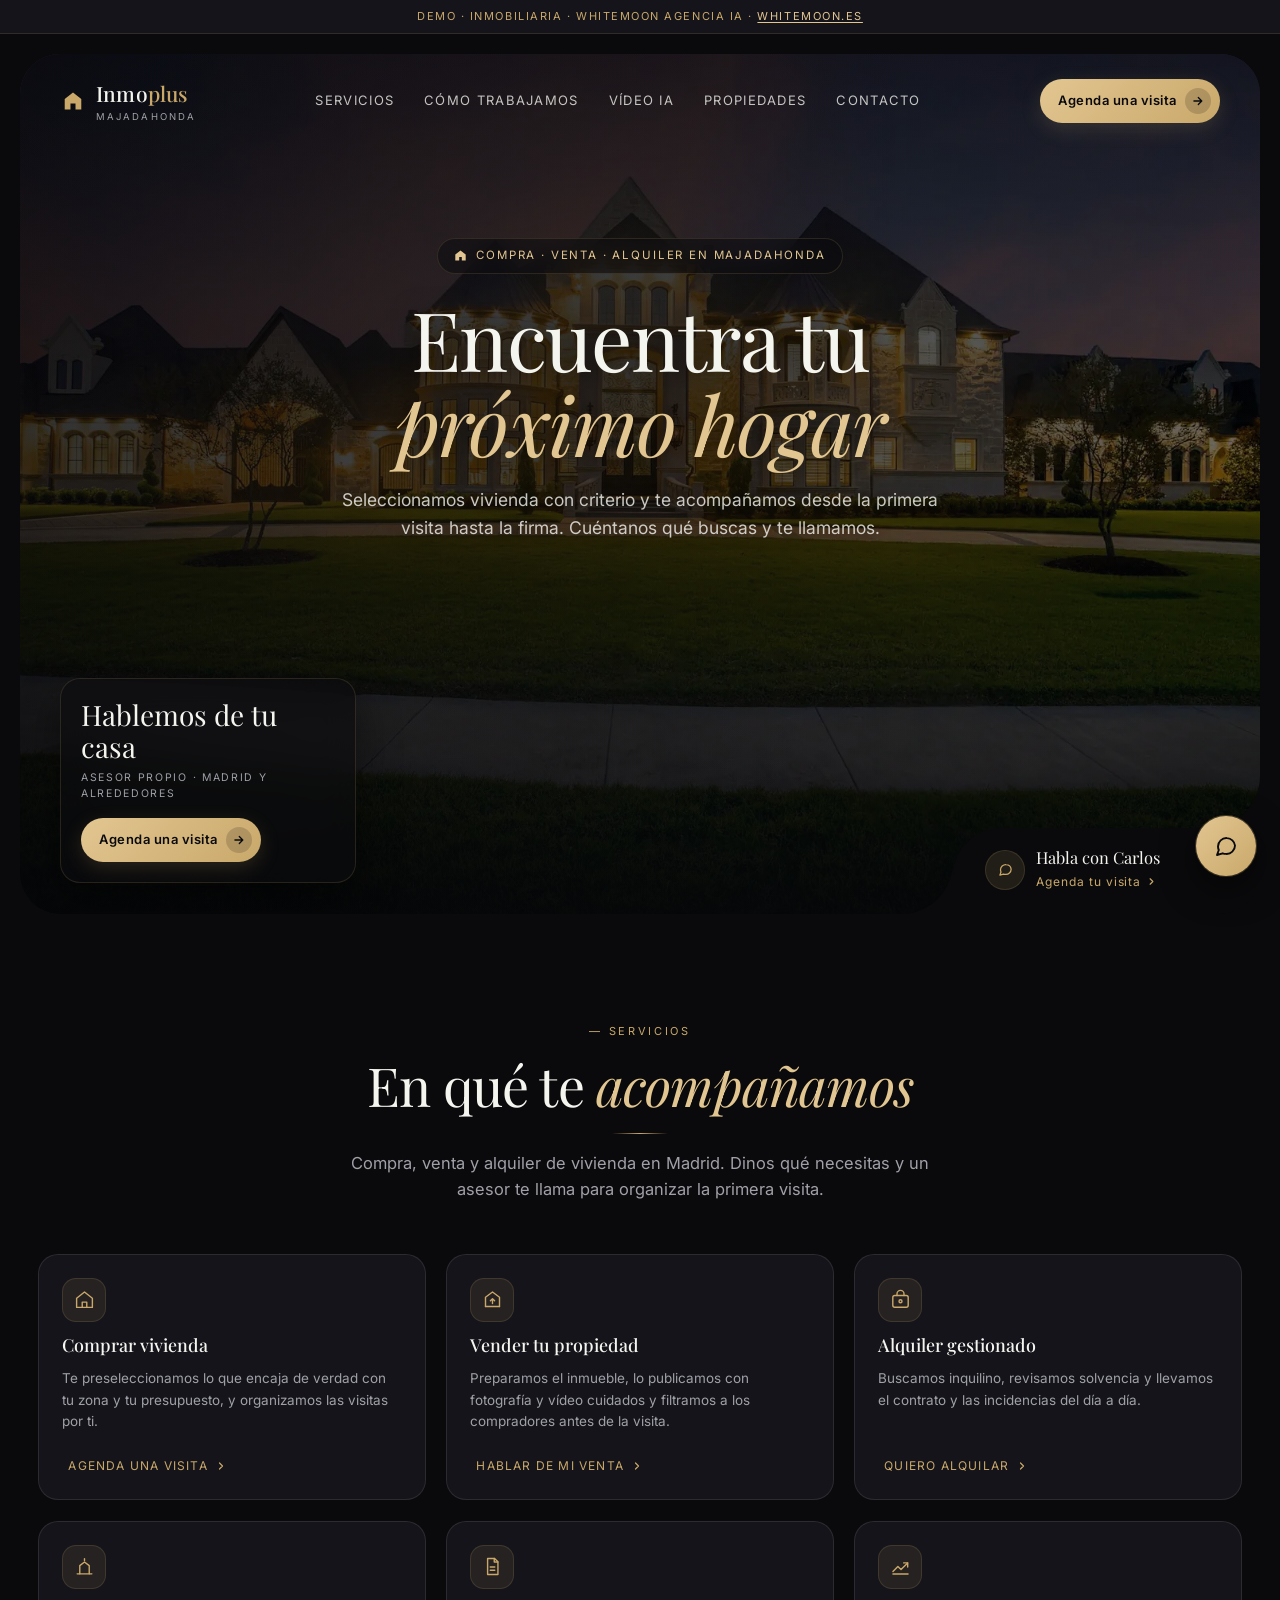
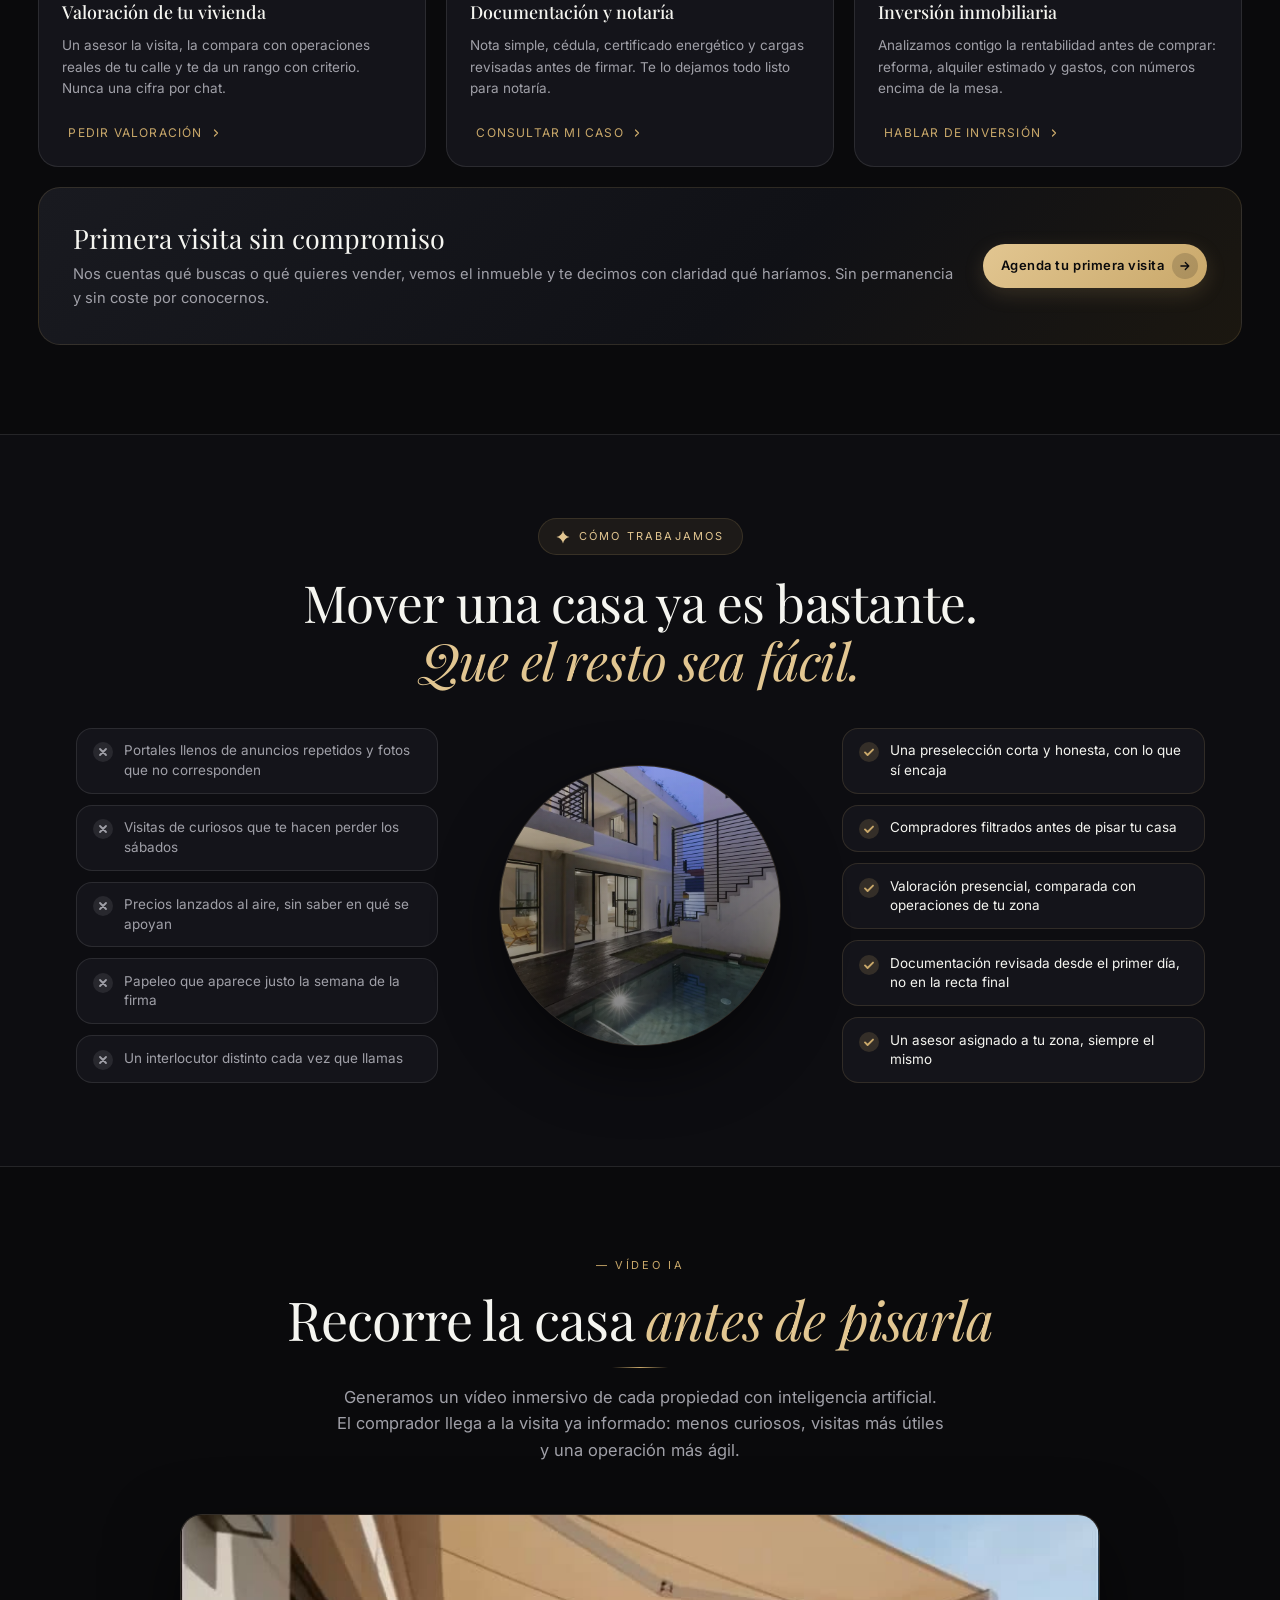
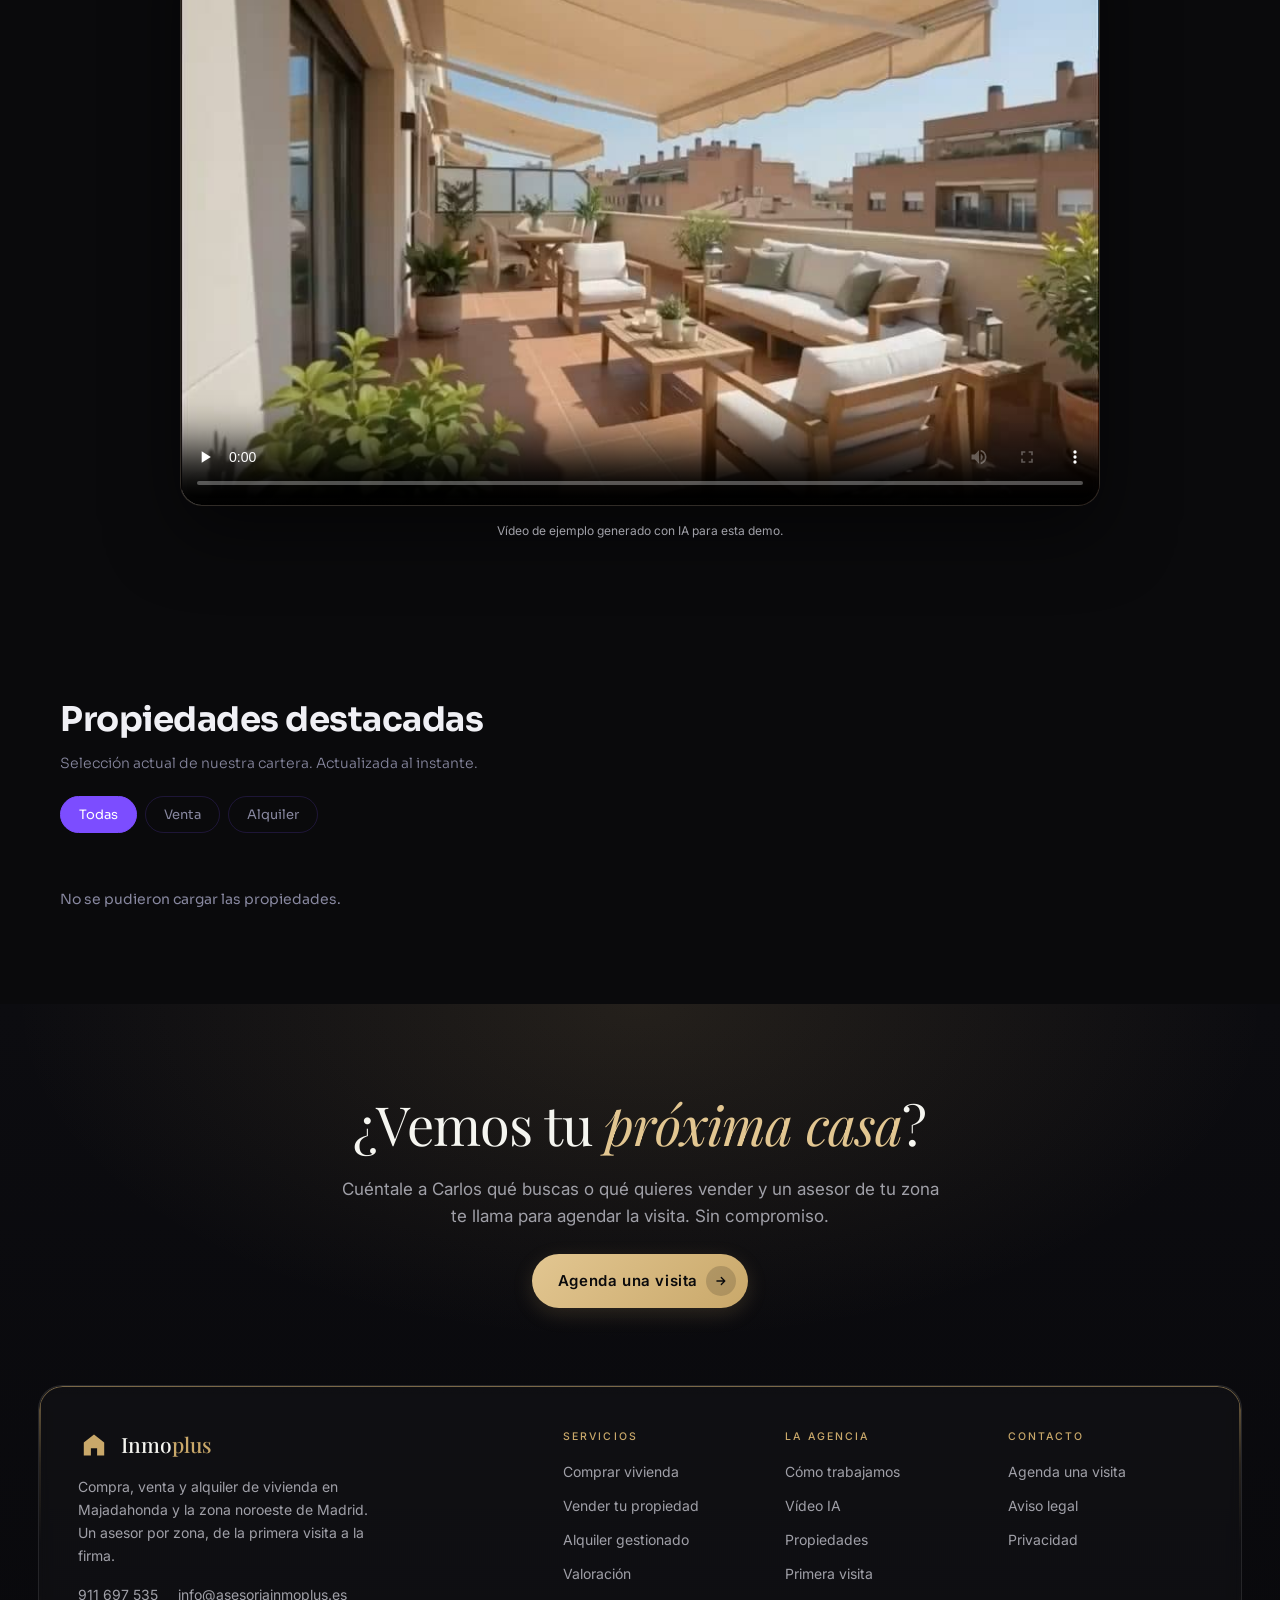
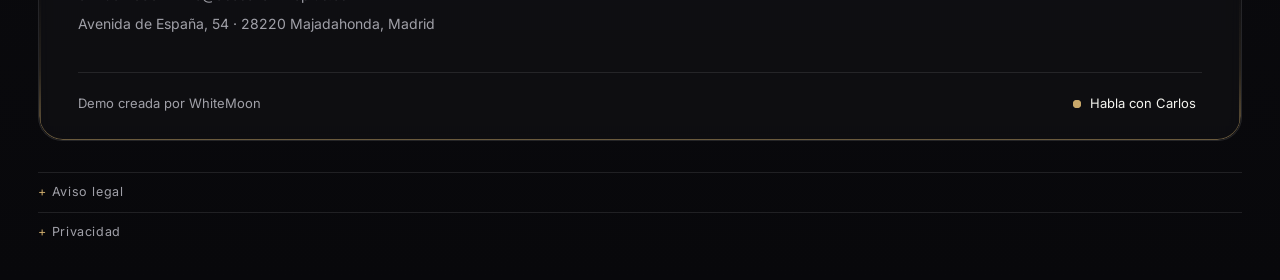
==== index.html @ 995fbe0f "feat: demo Inmoplus (clon InmoÉlite sobre backend inmoplus_*) - Edge functions repuntadas a inmoplus" ====
<!DOCTYPE html>
<html lang="es">
<head>
<meta charset="utf-8">
<meta name="viewport" content="width=device-width, initial-scale=1">
<title>Inmoplus · Compra, venta y alquiler de vivienda en Majadahonda</title>
<meta name="description" content="Inmobiliaria en Majadahonda: compra, venta y alquiler de vivienda en la zona noroeste de Madrid. Cuéntale a Carlos qué buscas y un asesor te llama para agendar la visita.">
<link rel="canonical" href="https://nexusforgeia.github.io/WHITEMOON-INMOPLUS/">
<meta name="robots" content="index, follow, max-image-preview:large">
<meta name="theme-color" content="#0a0a0c">
<meta name="color-scheme" content="dark">

<meta property="og:type" content="website">
<meta property="og:site_name" content="Inmoplus">
<meta property="og:locale" content="es_ES">
<meta property="og:url" content="https://nexusforgeia.github.io/WHITEMOON-INMOPLUS/">
<meta property="og:title" content="Inmoplus · Compra, venta y alquiler de vivienda en Majadahonda">
<meta property="og:description" content="Inmobiliaria en Majadahonda: compra, venta y alquiler de vivienda en la zona noroeste de Madrid. Cuéntale a Carlos qué buscas y un asesor te llama para agendar la visita.">
<meta property="og:image" content="https://nexusforgeia.github.io/WHITEMOON-INMOPLUS/assets/img/og.jpg">
<meta property="og:image:type" content="image/jpeg">
<meta property="og:image:width" content="1200">
<meta property="og:image:height" content="630">
<meta property="og:image:alt" content="Mansión de piedra iluminada al atardecer con el jardín delantero en primer plano">
<meta name="twitter:card" content="summary_large_image">
<meta name="twitter:url" content="https://nexusforgeia.github.io/WHITEMOON-INMOPLUS/">
<meta name="twitter:title" content="Inmoplus · Compra, venta y alquiler de vivienda en Majadahonda">
<meta name="twitter:description" content="Inmobiliaria en Majadahonda: compra, venta y alquiler de vivienda en la zona noroeste de Madrid. Cuéntale a Carlos qué buscas y un asesor te llama para agendar la visita.">
<meta name="twitter:image" content="https://nexusforgeia.github.io/WHITEMOON-INMOPLUS/assets/img/og.jpg">

<link rel="preload" as="image" href="assets/img/hero-mansion-900.webp" type="image/webp" media="(max-width:900px)" fetchpriority="high">
<link rel="preload" as="image" href="assets/img/hero-mansion.webp" type="image/webp" media="(min-width:901px)" fetchpriority="high">
<link rel="preconnect" href="https://fonts.googleapis.com">
<link rel="preconnect" href="https://fonts.gstatic.com" crossorigin>
<link rel="stylesheet" media="print" onload="this.media='all'"
      href="https://fonts.googleapis.com/css2?family=Playfair+Display:wght@400;500;600&family=Inter:wght@300;400;500;600&family=Sora:wght@300;400;500;600;700&display=swap">
<noscript><link rel="stylesheet" href="https://fonts.googleapis.com/css2?family=Playfair+Display:wght@400;500;600&family=Inter:wght@300;400;500;600&family=Sora:wght@300;400;500;600;700&display=swap"></noscript>

<link rel="icon" href="data:image/svg+xml,%3Csvg xmlns='http://www.w3.org/2000/svg' viewBox='0 0 32 32'%3E%3Crect width='32' height='32' rx='9' fill='%230a0a0c'/%3E%3Cpath d='M16 5.6 5.8 13.4v13h7.1v-7.2h6.2v7.2h7.1v-13L16 5.6Z' fill='%23c9a86a'/%3E%3C/svg%3E">

<script type="application/ld+json">
{
  "@context": "https://schema.org",
  "@type": "RealEstateAgent",
  "name": "Inmoplus",
  "url": "https://nexusforgeia.github.io/WHITEMOON-INMOPLUS/",
  "image": "https://nexusforgeia.github.io/WHITEMOON-INMOPLUS/assets/img/og.jpg",
  "telephone": "+34911697535",
  "email": "info@asesoriainmoplus.es",
  "areaServed": { "@type": "City", "name": "Majadahonda" },
  "address": { "@type": "PostalAddress", "streetAddress": "Avenida de España, 54", "postalCode": "28220", "addressLocality": "Majadahonda", "addressRegion": "Madrid", "addressCountry": "ES" },
  "availableLanguage": "es",
  "makesOffer": [
    { "@type": "Offer", "itemOffered": { "@type": "Service", "name": "Compra de vivienda" } },
    { "@type": "Offer", "itemOffered": { "@type": "Service", "name": "Venta de vivienda" } },
    { "@type": "Offer", "itemOffered": { "@type": "Service", "name": "Alquiler gestionado" } },
    { "@type": "Offer", "itemOffered": { "@type": "Service", "name": "Valoración de vivienda" } },
    { "@type": "Offer", "itemOffered": { "@type": "Service", "name": "Asesoría legal y documentación" } },
    { "@type": "Offer", "itemOffered": { "@type": "Service", "name": "Inversión inmobiliaria" } }
  ]
}
</script>

<style>
/* ===================== BASE · LUJO OSCURO ===================== */
:root{
  --bg:#0a0a0c;            /* negro base */
  --surface:#14141a;       /* superficies / tarjetas */
  --surface-2:#1c1c24;     /* superficie elevada */
  --gold:#c9a86a;          /* champagne */
  --gold-2:#e2c691;        /* champagne claro */
  --gold-rgb:201,168,106;
  --text:#f5f5f0;
  --muted:#a0a0a8;
  --line:rgba(201,168,106,.16);
  --line-soft:rgba(245,245,240,.10);
  --serif:'Playfair Display',Georgia,'Times New Roman',serif;
  --sans:'Inter','Segoe UI',system-ui,-apple-system,Helvetica,Arial,sans-serif;
}
*,*::before,*::after{box-sizing:border-box}
html{-webkit-text-size-adjust:100%;scroll-behavior:smooth}
body{
  margin:0;overflow-x:hidden;background:var(--bg);color:var(--text);
  font-family:var(--sans);font-weight:400;line-height:1.5;
  -webkit-font-smoothing:antialiased;-moz-osx-font-smoothing:grayscale;
}
img,svg,video,picture{display:block;max-width:100%}
button{font:inherit;color:inherit;border:0;background:none;cursor:pointer}
a{color:inherit;text-decoration:none}
h1,h2,h3{margin:0;font-weight:500}
p{margin:0}
:focus-visible{outline:2px solid var(--gold);outline-offset:3px;border-radius:4px}
::selection{background:var(--gold);color:#0a0a0c}

/* Franja de demo */
.demo-strip{
  background:var(--surface);color:var(--gold);border-bottom:1px solid var(--line);
  text-align:center;padding:8px 14px;font-size:11px;letter-spacing:.14em;text-transform:uppercase;
}
.demo-strip a{color:var(--gold-2);text-decoration:underline;text-underline-offset:2px}

/* ===================== SECCIÓN 1 · HERO ===================== */
.hero-host{background:var(--bg);display:flex;align-items:center;justify-content:center;padding:12px}
@media(min-width:768px){.hero-host{padding:20px}}

.hero-card{
  position:relative;width:100%;max-width:1536px;
  min-height:calc(100vh - 24px);min-height:calc(100svh - 24px);
  border-radius:1.5rem;overflow:hidden;background:#101014;
  display:flex;flex-direction:column;align-items:center;justify-content:center;
}
@media(min-width:768px){
  .hero-card{border-radius:2.5rem;min-height:calc(100vh - 40px);min-height:calc(100svh - 40px)}
}

.hero-bg,.hero-bg img{position:absolute;inset:0;width:100%;height:100%;z-index:0}
/* El oscurecido de la foto (brightness/contrast/saturate) va horneado en los
   propios archivos, no en un filter CSS: se pinta igual en todos los motores
   y no cuesta un repintado con filtro en cada scroll. El recorte movil (3:4)
   lleva un punto mas de oscurecido porque la mansion ocupa mas hero. */
.hero-bg img{object-fit:cover;object-position:center 42%}
@media(min-width:1024px){.hero-bg img{object-position:center 55%}}

/* Velos: uno vertical (arriba y abajo), uno desde la izquierda y uno radial
   justo detras del titular. Garantizan contraste AA del texto claro/oro. */
.hero-card::after{
  content:"";position:absolute;inset:0;z-index:5;pointer-events:none;
  background:
    radial-gradient(74% 60% at 50% 38%, rgba(6,6,9,.54) 0%, rgba(6,6,9,.20) 62%, rgba(6,6,9,0) 88%),
    linear-gradient(100deg, rgba(6,6,9,.62) 0%, rgba(6,6,9,.22) 38%, rgba(6,6,9,0) 66%),
    linear-gradient(180deg, rgba(6,6,9,.58) 0%, rgba(6,6,9,.18) 30%, rgba(6,6,9,.14) 50%, rgba(6,6,9,.50) 80%, rgba(6,6,9,.90) 100%);
}
@media(max-width:900px){
  .hero-card::after{
    background:
      radial-gradient(98% 48% at 50% 42%, rgba(6,6,9,.50) 0%, rgba(6,6,9,.24) 66%, rgba(6,6,9,.06) 94%),
      linear-gradient(180deg, rgba(6,6,9,.58) 0%, rgba(6,6,9,.22) 26%, rgba(6,6,9,.20) 52%, rgba(6,6,9,.56) 80%, rgba(6,6,9,.92) 100%);
  }
}

.hero-layer{position:relative;z-index:10;display:flex;flex-direction:column;width:100%;flex:1 1 auto}

/* --- Navbar --- */
.hero-nav{display:flex;align-items:center;justify-content:space-between;gap:12px;padding:20px 18px}
@media(min-width:768px){.hero-nav{padding:24px 40px}}

.nav-logo{display:inline-flex;align-items:center;gap:10px;white-space:nowrap;min-width:0}
.nav-logo svg{width:26px;height:26px;flex:none;color:var(--gold)}
.nav-logo b{font-family:var(--serif);font-size:18px;font-weight:500;letter-spacing:.01em;color:var(--text)}
.nav-logo b i{font-style:normal;color:var(--gold)}
.nav-logo small{display:block;font-size:9.5px;letter-spacing:.22em;text-transform:uppercase;color:var(--muted);margin-top:1px}
@media(min-width:768px){.nav-logo b{font-size:21px}}

.nav-links{display:none;align-items:center;gap:30px}
@media(min-width:900px){.nav-links{display:flex}}
.nav-links a{font-size:13px;letter-spacing:.1em;text-transform:uppercase;color:rgba(245,245,240,.78);transition:color .25s ease}
.nav-links a:hover{color:var(--gold)}

.btn-gold{
  display:inline-flex;align-items:center;gap:8px;
  background:linear-gradient(135deg,var(--gold-2),var(--gold));color:#0a0a0c;
  border-radius:999px;padding:9px 9px 9px 18px;
  font-size:13px;font-weight:600;letter-spacing:.04em;white-space:nowrap;
  transition:transform .25s ease,box-shadow .25s ease;
  box-shadow:0 6px 20px rgba(201,168,106,.18);
}
.btn-gold:hover{transform:translateY(-1px);box-shadow:0 10px 26px rgba(201,168,106,.28)}
.btn-gold .ic{display:grid;place-items:center;width:26px;height:26px;border-radius:999px;flex:none;background:rgba(10,10,12,.16)}
.btn-gold .ic svg{width:14px;height:14px}
.nav-cta .lbl-short{display:none}

/* Hamburguesa (<900px) */
.nav-toggle{display:grid;place-items:center;width:42px;height:42px;border-radius:999px;flex:none;
  border:1px solid var(--line);background:rgba(12,12,16,.55);color:var(--text);
  -webkit-backdrop-filter:blur(10px);backdrop-filter:blur(10px)}
@media(min-width:900px){.nav-toggle{display:none}}
.nav-toggle svg{width:20px;height:20px;fill:none;stroke:currentColor;stroke-width:1.9;stroke-linecap:round}
.nav-toggle .ico-close{display:none}
.nav-toggle[aria-expanded="true"] .ico-open{display:none}
.nav-toggle[aria-expanded="true"] .ico-close{display:block}

.nav-mobile{
  display:none;position:absolute;top:calc(100% + 10px);right:0;left:auto;z-index:30;
  width:min(262px,calc(100vw - 40px));
  flex-direction:column;gap:2px;padding:12px;border-radius:20px;
  background:rgba(14,14,18,.94);border:1px solid var(--line);
  -webkit-backdrop-filter:blur(18px);backdrop-filter:blur(18px);
  box-shadow:0 24px 60px rgba(0,0,0,.6);
}
.nav-mobile.open{display:flex}
.nav-mobile a{padding:12px 14px;border-radius:12px;font-size:14px;letter-spacing:.06em;color:rgba(245,245,240,.85)}
.nav-mobile a:hover{background:rgba(var(--gold-rgb),.10);color:var(--gold)}
.nav-wrap{position:relative;display:flex;align-items:center;gap:10px}

@media(max-width:419px){
  .nav-logo b{font-size:16px}
  .nav-logo svg{width:22px;height:22px}
  .nav-cta{padding:8px 8px 8px 13px;font-size:12px;gap:6px}
  .nav-cta .ic{width:22px;height:22px}
  .nav-cta .lbl-full{display:none}
  .nav-cta .lbl-short{display:inline}
}

/* --- Texto central --- */
.hero-text{padding:clamp(48px,10vh,120px) 22px 0;max-width:60rem;margin:0 auto;text-align:center;width:100%}
@media(max-width:767px){.hero-text{padding-top:clamp(34px,6vh,64px)}}

.hero-badge{
  display:inline-flex;align-items:center;gap:9px;max-width:100%;
  background:rgba(12,12,16,.55);border:1px solid var(--line);
  -webkit-backdrop-filter:blur(12px);backdrop-filter:blur(12px);
  border-radius:999px;padding:8px 16px;
  font-size:11.5px;letter-spacing:.16em;text-transform:uppercase;color:var(--gold-2);
  animation:fadeUp .8s .05s ease both;
}
.hero-badge svg{width:13px;height:13px;flex:none}

.hero-h1{
  margin:22px 0 0;font-family:var(--serif);font-weight:400;
  font-size:clamp(38px,min(7.6vw,11.5vh),82px);line-height:1.04;letter-spacing:-.02em;
  color:var(--text);text-wrap:balance;
  text-shadow:0 2px 26px rgba(0,0,0,.6);
  animation:fadeScale 1s .12s ease both;
}
.hero-h1 em{font-style:italic;color:var(--gold-2)}
.hero-sub{
  margin:20px auto 0;max-width:38rem;font-size:clamp(14.5px,1.5vw,17.5px);line-height:1.6;
  color:rgba(245,245,240,.80);text-shadow:0 1px 14px rgba(0,0,0,.7);
  animation:fadeUp .9s .3s ease both;
}

/* --- Zona inferior: tarjeta glass abajo a la izquierda --- */
.hero-bottom{margin-top:auto;display:flex;align-items:flex-end;padding:clamp(16px,2.4vh,24px) 18px}
@media(min-width:768px){.hero-bottom{padding:clamp(20px,3.4vh,40px) 40px}}

.stat-card{
  background:rgba(12,12,16,.62);border:1px solid var(--line);
  -webkit-backdrop-filter:blur(16px);backdrop-filter:blur(16px);
  border-radius:20px;padding:20px;max-width:296px;
  box-shadow:0 18px 44px rgba(0,0,0,.45);
  animation:fadeUp .9s .45s ease both;
}
.stat-num{font-family:var(--serif);font-size:25px;line-height:1.15;color:var(--text)}
@media(min-width:768px){.stat-num{font-size:28px}}
.stat-label{margin-top:7px;font-size:10.5px;letter-spacing:.16em;text-transform:uppercase;color:var(--muted)}
.stat-cta{margin-top:16px}

/* --- Esquina faux-cutout (abajo a la derecha) --- */
.cutout{
  position:absolute;right:0;bottom:0;z-index:20;
  background:var(--bg);border-top-left-radius:1.5rem;
  padding:14px 76px 14px 18px;text-align:left;
  animation:fadeUp .9s .55s ease both;
}
@media(min-width:768px){.cutout{border-top-left-radius:3rem;padding:20px 100px 22px 32px}}
.cutout-mask{position:absolute;width:24px;height:24px;pointer-events:none}
@media(min-width:768px){.cutout-mask{width:52px;height:52px}}
.cutout-mask--top{right:0;top:-24px}
@media(min-width:768px){.cutout-mask--top{top:-52px}}
.cutout-mask--left{left:-24px;bottom:0}
@media(min-width:768px){.cutout-mask--left{left:-52px}}

.cutout-inner{display:flex;align-items:center;gap:11px}
.cutout-circle{
  display:grid;place-items:center;width:34px;height:34px;border-radius:999px;flex:none;
  background:rgba(var(--gold-rgb),.12);border:1px solid var(--line);color:var(--gold);
}
@media(min-width:768px){.cutout-circle{width:40px;height:40px}}
.cutout-circle svg{width:15px;height:15px}
.cutout-title{display:block;font-family:var(--serif);font-size:14.5px;color:var(--text);line-height:1.2}
@media(min-width:768px){.cutout-title{font-size:16.5px}}
.cutout-link{margin-top:5px;display:inline-flex;align-items:center;gap:5px;font-size:11px;letter-spacing:.08em;color:var(--gold)}
@media(min-width:768px){.cutout-link{font-size:12px}}
.cutout-link svg{width:11px;height:11px;transition:transform .25s ease}
.cutout:hover .cutout-link svg{transform:translateX(3px)}

@media(max-width:639px){.hero-bottom{padding-bottom:112px}}

@keyframes fadeUp{from{opacity:0;transform:translateY(16px)}to{opacity:1;transform:none}}
@keyframes fadeScale{from{opacity:0;transform:scale(.965)}to{opacity:1;transform:none}}

/* ===================== TÍTULOS DE SECCIÓN (compartidos) ===================== */
.sec-head{max-width:1400px;margin:0 auto clamp(32px,4vw,54px);text-align:center}
.sec-eyebrow{display:block;font-size:11px;letter-spacing:.24em;text-transform:uppercase;color:var(--gold)}
.sec-title{
  margin:14px 0 0;font-family:var(--serif);font-weight:400;
  font-size:clamp(30px,4.2vw,54px);line-height:1.14;letter-spacing:-.015em;color:var(--text);
  text-wrap:balance;
}
.sec-title em{font-style:italic;color:var(--gold-2)}
.sec-sub{margin:16px auto 0;max-width:38rem;font-size:clamp(14px,1.35vw,16.5px);line-height:1.6;color:var(--muted)}

/* Filete dorado decorativo */
.rule{width:56px;height:1px;margin:18px auto 0;background:linear-gradient(90deg,transparent,var(--gold),transparent)}

/* ===================== SECCIÓN 2 · SERVICIOS ===================== */
.sv{background:var(--bg);padding:clamp(56px,7vw,100px) clamp(16px,3vw,40px)}
.sv-grid{max-width:1400px;margin:0 auto;display:grid;grid-template-columns:1fr;gap:clamp(14px,1.6vw,22px)}
@media(min-width:640px){.sv-grid{grid-template-columns:repeat(2,1fr)}}
@media(min-width:1024px){.sv-grid{grid-template-columns:repeat(3,1fr)}}

.sv-card{
  position:relative;display:flex;flex-direction:column;align-items:flex-start;gap:12px;
  background:var(--surface);border:1px solid var(--line-soft);border-radius:20px;
  padding:clamp(20px,1.8vw,28px);
  transition:transform .25s ease,border-color .25s ease,background .25s ease;
}
.sv-card:hover,.sv-card:focus-within{transform:translateY(-3px);border-color:var(--line);background:var(--surface-2)}
.sv-ic{
  display:grid;place-items:center;width:44px;height:44px;border-radius:14px;flex:none;
  background:rgba(var(--gold-rgb),.10);border:1px solid var(--line);color:var(--gold);
}
.sv-ic svg{width:21px;height:21px}
.sv-card h3{font-family:var(--serif);font-size:clamp(17px,1.4vw,21px);font-weight:500;line-height:1.25;color:var(--text)}
.sv-card p{font-size:clamp(13.5px,1.05vw,15px);line-height:1.6;color:var(--muted)}
.sv-more{
  margin-top:auto;padding-top:12px;display:inline-flex;align-items:center;gap:7px;
  font-size:12px;letter-spacing:.1em;text-transform:uppercase;color:var(--gold);
}
.sv-more::after{content:"";position:absolute;inset:0;border-radius:inherit}
.sv-more svg{width:12px;height:12px;transition:transform .25s ease}
.sv-card:hover .sv-more svg{transform:translateX(3px)}

/* Tarjeta destacada · valoración */
.sv-feat{
  position:relative;max-width:1400px;margin:clamp(14px,1.6vw,22px) auto 0;
  display:flex;flex-wrap:wrap;align-items:center;gap:18px 28px;
  border-radius:22px;padding:clamp(24px,2.6vw,40px) clamp(22px,2.6vw,42px);
  background:linear-gradient(135deg,#191a20 0%,#101116 60%,#1b1710 100%);
  border:1px solid var(--line);
  transition:transform .25s ease;
}
.sv-feat:hover,.sv-feat:focus-within{transform:translateY(-3px)}
.sv-feat-txt{flex:1 1 320px;min-width:0}
.sv-feat h3{font-family:var(--serif);font-size:clamp(20px,2.1vw,28px);font-weight:400;line-height:1.22;color:var(--text)}
.sv-feat p{margin-top:9px;font-size:clamp(13.5px,1.15vw,16px);line-height:1.6;color:var(--muted)}
.sv-feat .btn-gold::after{content:"";position:absolute;inset:0;border-radius:22px}

/* ===================== SECCIÓN 3 · CÓMO TRABAJAMOS ===================== */
.freedom{
  background:#0d0d11;border-top:1px solid var(--line-soft);border-bottom:1px solid var(--line-soft);
  display:flex;flex-direction:column;align-items:center;
  padding:clamp(52px,6.5vw,88px) clamp(16px,3vw,40px);gap:38px;
}
.fd-head{display:flex;flex-direction:column;align-items:center;gap:18px;text-align:center}
.fd-badge{
  display:inline-flex;align-items:center;gap:9px;background:rgba(var(--gold-rgb),.09);
  border:1px solid var(--line);border-radius:999px;padding:9px 17px;
  font-size:11px;letter-spacing:.2em;text-transform:uppercase;color:var(--gold-2);
}
.fd-badge svg{width:14px;height:14px;flex:none}
.fd-title{
  font-family:var(--serif);font-weight:400;font-size:clamp(28px,4vw,52px);line-height:1.14;
  letter-spacing:-.015em;color:var(--text);text-wrap:balance;
}
.fd-title em{font-style:italic;color:var(--gold-2)}

.fd-grid{width:100%;max-width:1400px;display:flex;flex-direction:column;align-items:center;gap:24px}
.fd-col{display:flex;flex-direction:column;gap:11px;width:100%;max-width:520px}
.fd-media{order:-1}
@media(min-width:1024px){
  .fd-grid{display:grid;grid-template-columns:1fr 26vw 1fr;column-gap:36px;row-gap:24px;align-items:start;padding:0 clamp(0px,2.9vw,40px)}
  .fd-col{max-width:none}
  .fd-media{order:0;justify-self:center;align-self:center}
}

.fd-item{
  display:flex;align-items:flex-start;gap:11px;
  background:var(--surface);border:1px solid var(--line-soft);border-radius:16px;
  padding:clamp(12px,.97vw,16px) clamp(14px,1.25vw,20px);
}
.fd-item svg{width:20px;height:20px;flex:none;margin-top:1px}
.fd-item span{font-size:clamp(13.5px,1.05vw,15.5px);line-height:1.45}
.fd-bad span{color:var(--muted)}
.fd-good span{color:var(--text)}
.fd-good{border-color:var(--line)}

.fd-circle{
  position:relative;border-radius:50%;overflow:hidden;
  width:clamp(196px,22vw,380px);height:clamp(196px,22vw,380px);
  border:1px solid var(--line);background:var(--surface);
  box-shadow:0 24px 60px rgba(0,0,0,.5);
}
.fd-circle img{position:absolute;inset:0;width:100%;height:100%;object-fit:cover}
.fd-circle::after{content:"";position:absolute;inset:0;background:linear-gradient(180deg,rgba(10,10,12,.10),rgba(10,10,12,.55))}

/* ===================== SECCIÓN 4 · VÍDEO IA ===================== */
.vd{background:var(--bg);padding:clamp(56px,7vw,100px) clamp(16px,3vw,40px)}
.vd-frame{
  max-width:920px;margin:0 auto;border-radius:22px;overflow:hidden;
  border:1px solid var(--line);background:var(--surface);
  box-shadow:0 26px 70px rgba(0,0,0,.5);
}
.vd-frame video{width:100%;height:auto;display:block;background:#000}
.vd-note{max-width:920px;margin:16px auto 0;text-align:center;font-size:12px;color:var(--muted)}

/* ===================== SECCIÓN 6 · FOOTER GLASS ===================== */
.ft{
  position:relative;overflow:hidden;background:#08080b;color:var(--text);
  padding:clamp(56px,7vw,104px) clamp(14px,3vw,40px) clamp(28px,3vw,44px);
}
.ft::before{
  content:"";position:absolute;inset:0;z-index:0;pointer-events:none;
  background:
    radial-gradient(70% 55% at 50% 0%, rgba(201,168,106,.13) 0%, rgba(201,168,106,0) 70%),
    linear-gradient(180deg,#0c0c10 0%,#08080b 100%);
}
.ft-inner{position:relative;z-index:2;max-width:1400px;margin:0 auto}

.ft-cta{display:flex;flex-direction:column;align-items:center;text-align:center;gap:20px;padding:0 4px clamp(44px,6vw,84px)}
.ft-h2{font-family:var(--serif);font-weight:400;font-size:clamp(28px,4.4vw,54px);line-height:1.14;letter-spacing:-.015em;max-width:20ch;text-wrap:balance}
.ft-h2 em{font-style:italic;color:var(--gold-2)}
.ft-p{max-width:38rem;font-size:clamp(14px,1.35vw,17px);line-height:1.6;color:var(--muted)}
.ft-btn{margin-top:4px;padding:12px 12px 12px 26px;font-size:clamp(13.5px,1.2vw,15px)}
.ft-btn .ic{width:30px;height:30px}

.ft-glass{
  position:relative;border-radius:24px;overflow:hidden;
  padding:clamp(26px,3.4vw,54px) clamp(20px,3vw,48px) clamp(18px,2vw,28px);
  background:rgba(255,255,255,.022);border:1px solid var(--line-soft);
  -webkit-backdrop-filter:blur(6px);backdrop-filter:blur(6px);
  box-shadow:inset 0 1px 1px rgba(255,255,255,.06);
}
.ft-glass::before{
  content:'';position:absolute;inset:0;border-radius:inherit;padding:1.3px;pointer-events:none;
  background:linear-gradient(180deg, rgba(var(--gold-rgb),.55) 0%, rgba(var(--gold-rgb),.14) 22%, rgba(255,255,255,0) 45%, rgba(255,255,255,0) 58%, rgba(var(--gold-rgb),.14) 80%, rgba(var(--gold-rgb),.5) 100%);
  -webkit-mask:linear-gradient(#fff 0 0) content-box, linear-gradient(#fff 0 0);
  mask:linear-gradient(#fff 0 0) content-box, linear-gradient(#fff 0 0);
  -webkit-mask-composite:xor;mask-composite:exclude;
}
.wm-js .ft-glass{opacity:0;transform:translateY(40px);transition:opacity 1s ease-out .3s,transform 1s ease-out .3s}
.wm-js .ft-glass.is-in{opacity:1;transform:none}

.ft-grid{display:grid;grid-template-columns:1fr;gap:34px}
@media(min-width:900px){
  .ft-grid{grid-template-columns:repeat(12,1fr);gap:40px}
  .ft-brand{grid-column:span 5}
  .ft-links{grid-column:span 7}
}
.ft-brandline{display:flex;align-items:center;gap:11px}
.ft-brandline svg{width:32px;height:32px;flex:none;color:var(--gold)}
.ft-brandline b{font-family:var(--serif);font-size:clamp(18px,1.7vw,21px);font-weight:500;color:var(--text)}
.ft-brandline b i{font-style:normal;color:var(--gold)}
.ft-desc{margin-top:14px;max-width:34ch;font-size:14px;line-height:1.65;color:var(--muted)}
.ft-contact{margin-top:16px;display:flex;flex-wrap:wrap;gap:8px 20px;font-size:14px;color:var(--muted)}
.ft-contact a{transition:color .25s ease}
.ft-contact a:hover{color:var(--gold)}

.ft-links{display:grid;grid-template-columns:1fr;gap:28px}
@media(min-width:520px){.ft-links{grid-template-columns:repeat(3,1fr)}}
.ft-col h3{margin-bottom:14px;font-family:var(--sans);font-size:10.5px;font-weight:500;letter-spacing:.2em;text-transform:uppercase;color:var(--gold)}
.ft-col ul{margin:0;padding:0;list-style:none;display:flex;flex-direction:column;gap:10px}
.ft-col a,.ft-col button{font-size:14px;line-height:1.35;color:var(--muted);transition:color .25s ease;text-align:left;padding:0}
.ft-col a:hover,.ft-col button:hover{color:var(--text)}

.ft-bar{
  margin-top:clamp(28px,3vw,44px);border-top:1px solid var(--line-soft);padding-top:20px;
  display:flex;flex-wrap:wrap;align-items:center;justify-content:space-between;gap:12px 24px;
  font-size:13px;color:var(--muted);
}
.ft-bar a{transition:color .25s ease}
.ft-bar a:hover{color:var(--gold)}
.ft-live{display:inline-flex;align-items:center;gap:9px;color:var(--text)}
.ft-dot{position:relative;width:8px;height:8px;border-radius:999px;flex:none;background:var(--gold)}
.ft-dot::after{content:"";position:absolute;inset:0;border-radius:inherit;background:var(--gold);animation:ftPulse 2s ease-out infinite}
@keyframes ftPulse{from{transform:scale(1);opacity:.7}to{transform:scale(2.8);opacity:0}}

.ft-legal{max-width:1400px;margin:clamp(22px,2.4vw,32px) auto 0;display:flex;flex-direction:column;gap:10px;position:relative;z-index:2}
.ft-legal details{border-top:1px solid var(--line-soft);padding-top:10px}
.ft-legal summary{cursor:pointer;font-size:12.5px;letter-spacing:.05em;color:var(--muted);list-style:none}
.ft-legal summary::-webkit-details-marker{display:none}
.ft-legal summary::before{content:"+ ";color:var(--gold)}
.ft-legal details[open] summary::before{content:"– "}
.ft-legal summary:hover{color:var(--text)}
.ft-legal p{margin-top:10px;max-width:74ch;font-size:12.5px;line-height:1.7;color:var(--muted)}
@media(max-width:639px){.ft-legal{padding-bottom:86px}}

/* ===================== AGENTE IA · CARLOS ===================== */
.wm-fab{
  position:fixed;right:16px;bottom:16px;z-index:70;
  width:56px;height:56px;border-radius:999px;display:grid;place-items:center;
  background:linear-gradient(135deg,var(--gold-2),var(--gold));color:#0a0a0c;
  box-shadow:0 12px 34px rgba(0,0,0,.55),0 0 0 1px rgba(var(--gold-rgb),.35);
  transition:transform .25s ease;
}
.wm-fab:hover{transform:scale(1.05)}
.wm-fab svg{width:24px;height:24px}
.wm-fab.hidden{display:none}
@media(min-width:768px){.wm-fab{right:24px;bottom:24px;width:60px;height:60px}}

.wm-chat{
  position:fixed;right:16px;bottom:16px;z-index:80;width:min(370px,calc(100vw - 32px));
  max-height:min(640px,calc(100vh - 32px));display:none;flex-direction:column;
  background:var(--surface);border:1px solid var(--line);border-radius:20px;overflow:hidden;
  box-shadow:0 30px 70px rgba(0,0,0,.7);
}
.wm-chat.open{display:flex}
@media(min-width:768px){.wm-chat{right:24px;bottom:24px}}

.wm-head{display:flex;align-items:center;gap:11px;padding:14px;background:linear-gradient(135deg,#1d1a14,#141419);border-bottom:1px solid var(--line)}
.wm-av{width:38px;height:38px;border-radius:999px;flex:none;display:grid;place-items:center;
  background:linear-gradient(135deg,var(--gold-2),var(--gold));color:#0a0a0c;font-family:var(--serif);font-size:17px}
.wm-head b{display:block;font-size:15px;font-weight:500;color:var(--text)}
.wm-head small{font-size:11px;color:var(--muted)}
.wm-close{margin-left:auto;width:30px;height:30px;border-radius:999px;display:grid;place-items:center;color:var(--muted)}
.wm-close:hover{background:rgba(255,255,255,.07);color:var(--text)}
.wm-close svg{width:14px;height:14px}

.wm-body{flex:1;overflow-y:auto;padding:14px;background:#101015;display:flex;flex-direction:column;gap:9px}
.cmsg{max-width:86%;padding:10px 13px;border-radius:15px;font-size:14px;line-height:1.5;white-space:pre-line}
.cmsg.bot{align-self:flex-start;background:var(--surface-2);color:var(--text);border:1px solid var(--line-soft);border-bottom-left-radius:5px}
.cmsg.user{align-self:flex-end;background:linear-gradient(135deg,var(--gold-2),var(--gold));color:#0a0a0c;border-bottom-right-radius:5px}
.cmsg.ok{align-self:flex-start;background:rgba(0,212,170,.10);border:1px solid rgba(0,212,170,.32);color:#7ff0d4;border-bottom-left-radius:5px}
.cmsg.alert{align-self:flex-start;background:rgba(201,168,106,.10);border:1px solid var(--line);color:var(--gold-2);border-bottom-left-radius:5px}

.ctyping{align-self:flex-start;display:flex;gap:4px;padding:11px 14px;background:var(--surface-2);border:1px solid var(--line-soft);border-radius:15px;border-bottom-left-radius:5px}
.ctyping span{width:6px;height:6px;border-radius:999px;background:var(--gold);animation:cbounce 1.2s infinite}
.ctyping span:nth-child(2){animation-delay:.16s}
.ctyping span:nth-child(3){animation-delay:.32s}
@keyframes cbounce{0%,60%,100%{opacity:.3;transform:translateY(0)}30%{opacity:1;transform:translateY(-4px)}}

.cchips{display:flex;flex-wrap:wrap;gap:7px;padding-top:2px}
.cchip{border:1px solid var(--line-soft);border-radius:999px;padding:8px 14px;font-size:13px;color:var(--text);background:var(--surface-2);transition:border-color .2s ease,background .2s ease}
.cchip:hover{border-color:var(--gold);background:rgba(var(--gold-rgb),.10)}
.cchip.gold{background:linear-gradient(135deg,var(--gold-2),var(--gold));color:#0a0a0c;border-color:transparent;font-weight:600}

.wm-form{display:flex;gap:8px;padding:10px;border-top:1px solid var(--line-soft);background:var(--surface)}
.wm-form textarea{
  flex:1;min-width:0;resize:none;max-height:80px;border:1px solid var(--line-soft);border-radius:16px;
  padding:10px 14px;font-size:14px;font-family:inherit;line-height:1.4;color:var(--text);background:#101015;outline:none;
}
.wm-form textarea:focus{border-color:var(--gold)}
.wm-form textarea::placeholder{color:#6a6a78}
.wm-form textarea:disabled{opacity:.55}
.wm-send{width:40px;height:40px;flex:none;border-radius:999px;display:grid;place-items:center;
  background:linear-gradient(135deg,var(--gold-2),var(--gold));color:#0a0a0c}
.wm-send:disabled{opacity:.45;cursor:default}
.wm-send svg{width:16px;height:16px}
.wm-disc{padding:8px 14px 11px;font-size:10.5px;line-height:1.45;letter-spacing:.03em;color:var(--muted);background:var(--surface);border-top:1px solid var(--line-soft)}

/* ===================== MOVIMIENTO REDUCIDO ===================== */
@media (prefers-reduced-motion: reduce){
  html{scroll-behavior:auto}
  *,*::before,*::after{animation-duration:.001ms!important;animation-iteration-count:1!important;transition-duration:.001ms!important}
  .btn-gold:hover,.wm-fab:hover,.sv-card:hover,.sv-feat:hover{transform:none}
  .wm-js .ft-glass{opacity:1;transform:none}
}
</style>
<script>document.documentElement.className+=' wm-js';</script>
</head>
<body>

<p class="demo-strip">Demo · Inmobiliaria · WhiteMoon Agencia IA · <a href="https://whitemoon.es" target="_blank" rel="noopener">whitemoon.es</a></p>

<main>

<!-- ============ SECCIÓN 1 · HERO ============ -->
<div class="hero-host" id="top">
  <section class="hero-card" aria-label="Inmoplus, inmobiliaria en Majadahonda">

    <div class="hero-bg">
      <picture>
        <source type="image/webp" media="(max-width:900px)" srcset="assets/img/hero-mansion-900.webp">
        <source type="image/jpeg" media="(max-width:900px)" srcset="assets/img/hero-mansion-900.jpg">
        <source type="image/webp" srcset="assets/img/hero-mansion.webp">
        <img src="assets/img/hero-mansion.jpg" width="1920" height="1080"
             alt="Mansión de piedra iluminada al atardecer, con el jardín delantero en primer plano"
             fetchpriority="high" decoding="async">
      </picture>
    </div>

    <div class="hero-layer">

      <nav class="hero-nav" aria-label="Navegación principal">
        <a class="nav-logo" href="#top">
          <svg viewBox="0 0 32 32" aria-hidden="true"><path d="M16 5.6 5.8 13.4v13h7.1v-7.2h6.2v7.2h7.1v-13L16 5.6Z" fill="currentColor"/></svg>
          <span>
            <b>Inmo<i>plus</i></b>
            <small>Majadahonda</small>
          </span>
        </a>

        <div class="nav-links">
          <a href="#servicios">Servicios</a>
          <a href="#como-trabajamos">Cómo trabajamos</a>
          <a href="#video">Vídeo IA</a>
          <a href="#propiedades">Propiedades</a>
          <a href="#contacto">Contacto</a>
        </div>

        <div class="nav-wrap">
          <button class="btn-gold nav-cta" data-openchat type="button">
            <span class="lbl-full">Agenda una visita</span><span class="lbl-short">Visita</span>
            <span class="ic" aria-hidden="true">
              <svg viewBox="0 0 24 24" fill="none" stroke="currentColor" stroke-width="2.2" stroke-linecap="round" stroke-linejoin="round"><path d="M5 12h13M12.5 6l6 6-6 6"/></svg>
            </span>
          </button>
          <button class="nav-toggle" id="navToggle" type="button" aria-label="Abrir menú" aria-expanded="false" aria-controls="navMobile">
            <svg class="ico-open" viewBox="0 0 24 24" aria-hidden="true"><path d="M4 7h16M4 12h16M4 17h16"/></svg>
            <svg class="ico-close" viewBox="0 0 24 24" aria-hidden="true"><path d="M6 6l12 12M18 6L6 18"/></svg>
          </button>
          <div class="nav-mobile" id="navMobile">
            <a href="#servicios">Servicios</a>
            <a href="#como-trabajamos">Cómo trabajamos</a>
            <a href="#video">Vídeo IA</a>
            <a href="#propiedades">Propiedades</a>
            <a href="#contacto">Contacto</a>
            <a href="tel:+34911697535">911 697 535</a>
          </div>
        </div>
      </nav>

      <div class="hero-text">
        <span class="hero-badge">
          <svg viewBox="0 0 24 24" fill="currentColor" aria-hidden="true"><path d="M12 2.6 2.4 10v11.4h7.2v-6.6h4.8v6.6h7.2V10L12 2.6Z"/></svg>
          Compra · Venta · Alquiler en Majadahonda
        </span>
        <h1 class="hero-h1">Encuentra tu <em>próximo hogar</em></h1>
        <p class="hero-sub">Seleccionamos vivienda con criterio y te acompañamos desde la primera visita hasta la firma. Cuéntanos qué buscas y te llamamos.</p>
      </div>

      <div class="hero-bottom">
        <div class="stat-card">
          <p class="stat-num">Hablemos de tu casa</p>
          <p class="stat-label">Asesor propio · Madrid y alrededores</p>
          <button class="btn-gold stat-cta" data-openchat type="button">
            Agenda una visita
            <span class="ic" aria-hidden="true">
              <svg viewBox="0 0 24 24" fill="none" stroke="currentColor" stroke-width="2.2" stroke-linecap="round" stroke-linejoin="round"><path d="M5 12h13M12.5 6l6 6-6 6"/></svg>
            </span>
          </button>
        </div>
      </div>

    </div>

    <button class="cutout" data-openchat type="button" aria-label="Hablar con Carlos para agendar una visita">
      <svg class="cutout-mask cutout-mask--top" viewBox="0 0 56 56" fill="none" aria-hidden="true"><path d="M56 56V0C56 30.9279 30.9279 56 0 56H56Z" fill="#0a0a0c"/></svg>
      <svg class="cutout-mask cutout-mask--left" viewBox="0 0 56 56" fill="none" aria-hidden="true"><path d="M56 56H0C30.9279 56 56 30.9279 56 0V56Z" fill="#0a0a0c"/></svg>
      <span class="cutout-inner">
        <span class="cutout-circle" aria-hidden="true">
          <svg viewBox="0 0 24 24" fill="none" stroke="currentColor" stroke-width="2" stroke-linecap="round" stroke-linejoin="round"><path d="M21 11.5a8.4 8.4 0 0 1-9 8.4 9 9 0 0 1-3.3-.6L3 21l1.8-5a8.3 8.3 0 0 1-.8-3.5 8.4 8.4 0 0 1 9-8.4 8.4 8.4 0 0 1 8 7.4Z"/></svg>
        </span>
        <span>
          <span class="cutout-title">Habla con Carlos</span>
          <span class="cutout-link">
            Agenda tu visita
            <svg viewBox="0 0 24 24" fill="none" stroke="currentColor" stroke-width="2.4" stroke-linecap="round" stroke-linejoin="round" aria-hidden="true"><path d="M9 6l6 6-6 6"/></svg>
          </span>
        </span>
      </span>
    </button>

  </section>
</div>

<!-- ============ SECCIÓN 2 · SERVICIOS ============ -->
<section class="sv" id="servicios" aria-labelledby="svTitle">

  <div class="sec-head">
    <span class="sec-eyebrow">— Servicios</span>
    <h2 class="sec-title" id="svTitle">En qué te <em>acompañamos</em></h2>
    <div class="rule"></div>
    <p class="sec-sub">Compra, venta y alquiler de vivienda en Madrid. Dinos qué necesitas y un asesor te llama para organizar la primera visita.</p>
  </div>

  <div class="sv-grid">

    <article class="sv-card" id="comprar">
      <span class="sv-ic" aria-hidden="true">
        <svg viewBox="0 0 24 24" fill="none" stroke="currentColor" stroke-width="1.6" stroke-linecap="round" stroke-linejoin="round"><path d="M3 10.6 12 3.4l9 7.2V21H3V10.6Z"/><path d="M9.4 21v-6h5.2v6"/></svg>
      </span>
      <h3>Comprar vivienda</h3>
      <p>Te preseleccionamos lo que encaja de verdad con tu zona y tu presupuesto, y organizamos las visitas por ti.</p>
      <button class="sv-more" data-openchat type="button">Agenda una visita <svg viewBox="0 0 24 24" fill="none" stroke="currentColor" stroke-width="2.4" stroke-linecap="round" stroke-linejoin="round" aria-hidden="true"><path d="M9 6l6 6-6 6"/></svg></button>
    </article>

    <article class="sv-card" id="vender">
      <span class="sv-ic" aria-hidden="true">
        <svg viewBox="0 0 24 24" fill="none" stroke="currentColor" stroke-width="1.6" stroke-linecap="round" stroke-linejoin="round"><path d="M4 20V9.4l8-6 8 6V20"/><path d="M4 20h16"/><path d="M12 16.5v-5M9.6 13.4 12 11l2.4 2.4"/></svg>
      </span>
      <h3>Vender tu propiedad</h3>
      <p>Preparamos el inmueble, lo publicamos con fotografía y vídeo cuidados y filtramos a los compradores antes de la visita.</p>
      <button class="sv-more" data-openchat type="button">Hablar de mi venta <svg viewBox="0 0 24 24" fill="none" stroke="currentColor" stroke-width="2.4" stroke-linecap="round" stroke-linejoin="round" aria-hidden="true"><path d="M9 6l6 6-6 6"/></svg></button>
    </article>

    <article class="sv-card" id="alquiler">
      <span class="sv-ic" aria-hidden="true">
        <svg viewBox="0 0 24 24" fill="none" stroke="currentColor" stroke-width="1.6" stroke-linecap="round" stroke-linejoin="round"><rect x="3.2" y="7.4" width="17.6" height="13.4" rx="2.2"/><path d="M8 7.4V5.6a4 4 0 0 1 8 0v1.8"/><circle cx="12" cy="14" r="1.7"/></svg>
      </span>
      <h3>Alquiler gestionado</h3>
      <p>Buscamos inquilino, revisamos solvencia y llevamos el contrato y las incidencias del día a día.</p>
      <button class="sv-more" data-openchat type="button">Quiero alquilar <svg viewBox="0 0 24 24" fill="none" stroke="currentColor" stroke-width="2.4" stroke-linecap="round" stroke-linejoin="round" aria-hidden="true"><path d="M9 6l6 6-6 6"/></svg></button>
    </article>

    <article class="sv-card" id="valoracion">
      <span class="sv-ic" aria-hidden="true">
        <svg viewBox="0 0 24 24" fill="none" stroke="currentColor" stroke-width="1.6" stroke-linecap="round" stroke-linejoin="round"><path d="M3.6 20.4h16.8"/><path d="M6.6 20.4V11l5.4-4.2 5.4 4.2v9.4"/><path d="M12 3.2v2"/></svg>
      </span>
      <h3>Valoración de tu vivienda</h3>
      <p>Un asesor la visita, la compara con operaciones reales de tu calle y te da un rango con criterio. Nunca una cifra por chat.</p>
      <button class="sv-more" data-openchat type="button">Pedir valoración <svg viewBox="0 0 24 24" fill="none" stroke="currentColor" stroke-width="2.4" stroke-linecap="round" stroke-linejoin="round" aria-hidden="true"><path d="M9 6l6 6-6 6"/></svg></button>
    </article>

    <article class="sv-card" id="legal">
      <span class="sv-ic" aria-hidden="true">
        <svg viewBox="0 0 24 24" fill="none" stroke="currentColor" stroke-width="1.6" stroke-linecap="round" stroke-linejoin="round"><path d="M6.4 2.8h8l3.8 3.8v14.6H6.4V2.8Z"/><path d="M14 2.8v4h4"/><path d="M9.4 12.6h5.2M9.4 16.2h5.2"/></svg>
      </span>
      <h3>Documentación y notaría</h3>
      <p>Nota simple, cédula, certificado energético y cargas revisadas antes de firmar. Te lo dejamos todo listo para notaría.</p>
      <button class="sv-more" data-openchat type="button">Consultar mi caso <svg viewBox="0 0 24 24" fill="none" stroke="currentColor" stroke-width="2.4" stroke-linecap="round" stroke-linejoin="round" aria-hidden="true"><path d="M9 6l6 6-6 6"/></svg></button>
    </article>

    <article class="sv-card" id="inversion">
      <span class="sv-ic" aria-hidden="true">
        <svg viewBox="0 0 24 24" fill="none" stroke="currentColor" stroke-width="1.6" stroke-linecap="round" stroke-linejoin="round"><path d="M3.4 17.6 9 11.9l3.6 3.6 7.6-7.6"/><path d="M15.6 7.9h4.6v4.6"/><path d="M3.4 20.6h17.2"/></svg>
      </span>
      <h3>Inversión inmobiliaria</h3>
      <p>Analizamos contigo la rentabilidad antes de comprar: reforma, alquiler estimado y gastos, con números encima de la mesa.</p>
      <button class="sv-more" data-openchat type="button">Hablar de inversión <svg viewBox="0 0 24 24" fill="none" stroke="currentColor" stroke-width="2.4" stroke-linecap="round" stroke-linejoin="round" aria-hidden="true"><path d="M9 6l6 6-6 6"/></svg></button>
    </article>

  </div>

  <div class="sv-feat" id="primera-visita">
    <div class="sv-feat-txt">
      <h3>Primera visita sin compromiso</h3>
      <p>Nos cuentas qué buscas o qué quieres vender, vemos el inmueble y te decimos con claridad qué haríamos. Sin permanencia y sin coste por conocernos.</p>
    </div>
    <button class="btn-gold" data-openchat type="button">
      Agenda tu primera visita
      <span class="ic" aria-hidden="true">
        <svg viewBox="0 0 24 24" fill="none" stroke="currentColor" stroke-width="2.2" stroke-linecap="round" stroke-linejoin="round"><path d="M5 12h13M12.5 6l6 6-6 6"/></svg>
      </span>
    </button>
  </div>

</section>

<!-- ============ SECCIÓN 3 · CÓMO TRABAJAMOS ============ -->
<section class="freedom" id="como-trabajamos" aria-labelledby="fdTitle">

  <div class="fd-head">
    <span class="fd-badge">
      <svg viewBox="0 0 17 16" fill="none" aria-hidden="true"><path d="M8.5 0c.7 4.2 3.8 7.3 8 8-4.2.7-7.3 3.8-8 8-.7-4.2-3.8-7.3-8-8 4.2-.7 7.3-3.8 8-8Z" fill="currentColor"/></svg>
      Cómo trabajamos
    </span>
    <h2 class="fd-title" id="fdTitle">Mover una casa ya es bastante.<br><em>Que el resto sea fácil.</em></h2>
  </div>

  <div class="fd-grid">

    <div class="fd-col">
      <div class="fd-item fd-bad">
        <svg viewBox="0 0 20 20" aria-hidden="true"><circle cx="10" cy="10" r="10" fill="rgba(160,160,168,.14)"/><path d="M7 7l6 6M13 7l-6 6" stroke="#a0a0a8" stroke-width="1.8" stroke-linecap="round" fill="none"/></svg>
        <span>Portales llenos de anuncios repetidos y fotos que no corresponden</span>
      </div>
      <div class="fd-item fd-bad">
        <svg viewBox="0 0 20 20" aria-hidden="true"><circle cx="10" cy="10" r="10" fill="rgba(160,160,168,.14)"/><path d="M7 7l6 6M13 7l-6 6" stroke="#a0a0a8" stroke-width="1.8" stroke-linecap="round" fill="none"/></svg>
        <span>Visitas de curiosos que te hacen perder los sábados</span>
      </div>
      <div class="fd-item fd-bad">
        <svg viewBox="0 0 20 20" aria-hidden="true"><circle cx="10" cy="10" r="10" fill="rgba(160,160,168,.14)"/><path d="M7 7l6 6M13 7l-6 6" stroke="#a0a0a8" stroke-width="1.8" stroke-linecap="round" fill="none"/></svg>
        <span>Precios lanzados al aire, sin saber en qué se apoyan</span>
      </div>
      <div class="fd-item fd-bad">
        <svg viewBox="0 0 20 20" aria-hidden="true"><circle cx="10" cy="10" r="10" fill="rgba(160,160,168,.14)"/><path d="M7 7l6 6M13 7l-6 6" stroke="#a0a0a8" stroke-width="1.8" stroke-linecap="round" fill="none"/></svg>
        <span>Papeleo que aparece justo la semana de la firma</span>
      </div>
      <div class="fd-item fd-bad">
        <svg viewBox="0 0 20 20" aria-hidden="true"><circle cx="10" cy="10" r="10" fill="rgba(160,160,168,.14)"/><path d="M7 7l6 6M13 7l-6 6" stroke="#a0a0a8" stroke-width="1.8" stroke-linecap="round" fill="none"/></svg>
        <span>Un interlocutor distinto cada vez que llamas</span>
      </div>
    </div>

    <div class="fd-media">
      <div class="fd-circle">
        <picture>
          <source type="image/webp" srcset="assets/img/villa-piscina.webp">
          <img src="assets/img/villa-piscina.jpg" width="1200" height="800" loading="lazy" decoding="async"
             alt="Villa moderna de dos plantas con piscina exterior y grandes ventanales">
        </picture>
      </div>
    </div>

    <div class="fd-col">
      <div class="fd-item fd-good">
        <svg viewBox="0 0 20 20" aria-hidden="true"><circle cx="10" cy="10" r="10" fill="rgba(201,168,106,.18)"/><path d="M6 10.4l2.6 2.6L14 7.6" stroke="#c9a86a" stroke-width="1.9" stroke-linecap="round" stroke-linejoin="round" fill="none"/></svg>
        <span>Una preselección corta y honesta, con lo que sí encaja</span>
      </div>
      <div class="fd-item fd-good">
        <svg viewBox="0 0 20 20" aria-hidden="true"><circle cx="10" cy="10" r="10" fill="rgba(201,168,106,.18)"/><path d="M6 10.4l2.6 2.6L14 7.6" stroke="#c9a86a" stroke-width="1.9" stroke-linecap="round" stroke-linejoin="round" fill="none"/></svg>
        <span>Compradores filtrados antes de pisar tu casa</span>
      </div>
      <div class="fd-item fd-good">
        <svg viewBox="0 0 20 20" aria-hidden="true"><circle cx="10" cy="10" r="10" fill="rgba(201,168,106,.18)"/><path d="M6 10.4l2.6 2.6L14 7.6" stroke="#c9a86a" stroke-width="1.9" stroke-linecap="round" stroke-linejoin="round" fill="none"/></svg>
        <span>Valoración presencial, comparada con operaciones de tu zona</span>
      </div>
      <div class="fd-item fd-good">
        <svg viewBox="0 0 20 20" aria-hidden="true"><circle cx="10" cy="10" r="10" fill="rgba(201,168,106,.18)"/><path d="M6 10.4l2.6 2.6L14 7.6" stroke="#c9a86a" stroke-width="1.9" stroke-linecap="round" stroke-linejoin="round" fill="none"/></svg>
        <span>Documentación revisada desde el primer día, no en la recta final</span>
      </div>
      <div class="fd-item fd-good">
        <svg viewBox="0 0 20 20" aria-hidden="true"><circle cx="10" cy="10" r="10" fill="rgba(201,168,106,.18)"/><path d="M6 10.4l2.6 2.6L14 7.6" stroke="#c9a86a" stroke-width="1.9" stroke-linecap="round" stroke-linejoin="round" fill="none"/></svg>
        <span>Un asesor asignado a tu zona, siempre el mismo</span>
      </div>
    </div>

  </div>
</section>

<!-- ============ SECCIÓN 4 · VÍDEO IA ============ -->
<section class="vd" id="video" aria-labelledby="vdTitle">
  <div class="sec-head">
    <span class="sec-eyebrow">— Vídeo IA</span>
    <h2 class="sec-title" id="vdTitle">Recorre la casa <em>antes de pisarla</em></h2>
    <div class="rule"></div>
    <p class="sec-sub">Generamos un vídeo inmersivo de cada propiedad con inteligencia artificial. El comprador llega a la visita ya informado: menos curiosos, visitas más útiles y una operación más ágil.</p>
  </div>

  <div class="vd-frame">
    <video controls playsinline preload="none" poster="assets/img/video-poster.jpg" width="896" height="576">
      <source src="assets/video/inmoplus.mp4" type="video/mp4">
      Tu navegador no admite la reproducción de vídeo. Puedes <a href="assets/video/inmoplus.mp4">descargar el vídeo</a>.
    </video>
  </div>
  <p class="vd-note">Vídeo de ejemplo generado con IA para esta demo.</p>
</section>

<!-- ============================================================
     WHITEMOON · PROPIEDADES DINÁMICAS (Inmoplus)
     Lee las propiedades PUBLICADAS desde Supabase y las pinta.
     Se actualiza solo: lo que se publica en el panel aparece aquí.
     Todo scoped con prefijo .wmp- para no chocar con la web.
     ============================================================ -->
<section id="propiedades" class="wmp-wrap">
  <div class="wmp-head">
    <h2 class="wmp-h2">Propiedades destacadas</h2>
    <p class="wmp-sub">Selección actual de nuestra cartera. Actualizada al instante.</p>
  </div>
  <div class="wmp-filtros">
    <button class="wmp-f on" data-f="todas">Todas</button>
    <button class="wmp-f" data-f="venta">Venta</button>
    <button class="wmp-f" data-f="alquiler">Alquiler</button>
  </div>
  <div id="wmp-grid" class="wmp-grid"><div class="wmp-load">Cargando propiedades…</div></div>
</section>

<!-- Modal detalle -->
<div id="wmp-modal" class="wmp-modal" hidden>
  <div class="wmp-modal-bg" data-close></div>
  <div class="wmp-modal-box">
    <button class="wmp-close" data-close aria-label="Cerrar">×</button>
    <div id="wmp-modal-body"></div>
  </div>
</div>

<style>
.wmp-wrap{--wmp-p:#7c4dff;--wmp-p2:#9d70ff;--wmp-g:#00d4aa;--wmp-gold:#f5c842;
  --wmp-card:#111118;--wmp-bg2:#0e0e16;--wmp-text:#f0f0f5;--wmp-muted:#8888a0;--wmp-border:rgba(124,77,255,.18);--wmp-line:rgba(240,240,245,.07);
  max-width:1200px;margin:0 auto;padding:64px 20px;font-family:'Sora',system-ui,sans-serif;color:var(--wmp-text)}
.wmp-head{margin-bottom:8px}
.wmp-h2{font-size:clamp(24px,3vw,34px);font-weight:700;letter-spacing:-.5px;margin:0}
.wmp-sub{color:var(--wmp-muted);font-size:14px;margin:8px 0 0;font-weight:300}
.wmp-filtros{display:flex;gap:8px;margin:22px 0 26px;flex-wrap:wrap}
.wmp-f{background:transparent;border:1px solid var(--wmp-border);color:var(--wmp-muted);padding:8px 18px;border-radius:100px;font:inherit;font-size:13px;cursor:pointer;transition:.2s}
.wmp-f:hover{color:var(--wmp-text)}
.wmp-f.on{background:var(--wmp-p);border-color:var(--wmp-p);color:#fff}
.wmp-grid{display:grid;grid-template-columns:repeat(3,1fr);gap:22px}
.wmp-load,.wmp-empty{grid-column:1/-1;color:var(--wmp-muted);font-size:14px;padding:30px 0}
.wmp-card{background:var(--wmp-card);border:1px solid var(--wmp-border);border-radius:16px;overflow:hidden;cursor:pointer;transition:transform .25s ease,border-color .25s ease;display:flex;flex-direction:column}
.wmp-card:hover{transform:translateY(-4px);border-color:var(--wmp-p2)}
.wmp-ph{position:relative;aspect-ratio:4/3;background:linear-gradient(135deg,#1a1428,#241a3a);background-size:cover;background-position:center}
.wmp-ph .wmp-noimg{position:absolute;inset:0;display:flex;align-items:center;justify-content:center;color:var(--wmp-p2);opacity:.5;font-size:34px}
.wmp-tipo{position:absolute;top:12px;left:12px;background:rgba(8,8,13,.72);backdrop-filter:blur(4px);color:#fff;font-size:11px;letter-spacing:1px;text-transform:uppercase;padding:5px 12px;border-radius:100px;border:1px solid var(--wmp-border)}
.wmp-dest{position:absolute;top:12px;right:12px;background:var(--wmp-gold);color:#2a2205;font-size:10px;font-weight:600;letter-spacing:1px;text-transform:uppercase;padding:5px 11px;border-radius:100px}
.wmp-body{padding:18px 18px 20px;display:flex;flex-direction:column;gap:6px;flex:1}
.wmp-price{color:var(--wmp-p2);font-size:20px;font-weight:700;letter-spacing:-.3px}
.wmp-price small{color:var(--wmp-muted);font-size:12px;font-weight:400}
.wmp-title{font-size:16px;font-weight:600;margin:2px 0 0;line-height:1.3}
.wmp-meta{color:var(--wmp-muted);font-size:12.5px}
.wmp-desc{color:var(--wmp-muted);font-size:13px;font-weight:300;line-height:1.55;margin:4px 0 0;display:-webkit-box;-webkit-line-clamp:2;-webkit-box-orient:vertical;overflow:hidden}
.wmp-cta{margin-top:14px;align-self:flex-start;background:var(--wmp-p);color:#fff;border:0;border-radius:9px;padding:11px 20px;font:inherit;font-size:13px;font-weight:500;cursor:pointer;transition:.2s}
.wmp-cta:hover{background:var(--wmp-p2)}
/* modal */
.wmp-modal{position:fixed;inset:0;z-index:9999;display:flex;align-items:center;justify-content:center;padding:20px;font-family:'Sora',system-ui,sans-serif}
.wmp-modal[hidden]{display:none}
.wmp-modal-bg{position:absolute;inset:0;background:rgba(4,4,8,.82);backdrop-filter:blur(3px)}
.wmp-modal-box{position:relative;background:var(--wmp-card,#111118);border:1px solid rgba(124,77,255,.18);border-radius:18px;max-width:760px;width:100%;max-height:88vh;overflow:auto;color:#f0f0f5}
.wmp-close{position:absolute;top:14px;right:14px;z-index:2;background:rgba(8,8,13,.7);color:#fff;border:1px solid rgba(124,77,255,.18);border-radius:50%;width:38px;height:38px;font-size:20px;cursor:pointer;line-height:1}
.wmp-gal{display:grid;grid-template-columns:1fr;gap:2px}
.wmp-gal img{width:100%;max-height:420px;object-fit:cover;display:block}
.wmp-gal .wmp-noimg-lg{aspect-ratio:16/9;background:linear-gradient(135deg,#1a1428,#241a3a);display:flex;align-items:center;justify-content:center;color:#9d70ff;font-size:44px}
.wmp-mthumbs{display:flex;gap:6px;padding:8px;flex-wrap:wrap}
.wmp-mthumbs img{width:70px;height:56px;object-fit:cover;border-radius:7px;cursor:pointer;border:1px solid rgba(124,77,255,.18)}
.wmp-mbody{padding:8px 26px 28px}
.wmp-mbody .wmp-price{font-size:26px}
.wmp-mbody h3{font-size:22px;font-weight:600;margin:6px 0 2px}
.wmp-mfeat{display:flex;gap:18px;flex-wrap:wrap;color:#8888a0;font-size:13px;margin:12px 0 16px;padding:14px 0;border-top:1px solid rgba(240,240,245,.07);border-bottom:1px solid rgba(240,240,245,.07)}
.wmp-mfeat b{color:#f0f0f5;font-weight:600;display:block;font-size:17px}
.wmp-mdesc{color:#c6c6d4;font-size:14px;font-weight:300;line-height:1.7;white-space:pre-wrap}
.wmp-mcta{margin-top:20px;background:var(--wmp-p,#7c4dff);color:#fff;border:0;border-radius:10px;padding:14px 26px;font:inherit;font-size:14px;font-weight:500;cursor:pointer}
.wmp-mcta:hover{background:#9d70ff}
@media(max-width:900px){.wmp-grid{grid-template-columns:repeat(2,1fr)}}
@media(max-width:600px){.wmp-grid{grid-template-columns:1fr}}
</style>

<script>
(function(){
  var SB="https://mlaqtniujnvfxcvcourm.supabase.co";
  var APIKEY="sb_publishable_6no6BuOgiA_2nonTJntAuQ_DTqEgrcV"; // pública por diseño
  var grid=document.getElementById("wmp-grid");
  var DATA=[], FILTRO="todas";
  function eur(v){return v?Number(v).toLocaleString("es-ES")+" €":"";}
  function esc(s){return String(s==null?"":s).replace(/[&<>"]/g,function(c){return {"&":"&amp;","<":"&lt;",">":"&gt;","\"":"&quot;"}[c];});}
  function feats(p){var a=[];if(p.zona)a.push(esc(p.zona));if(p.m2)a.push(p.m2+" m²");if(p.habitaciones)a.push(p.habitaciones+" hab");if(p.banos)a.push(p.banos+" baños");return a.join(" · ");}

  function card(p){
    var foto=(p.fotos&&p.fotos[0])?p.fotos[0]:null;
    var ph=foto?'<div class="wmp-ph" style="background-image:url('+esc(foto)+')">':'<div class="wmp-ph"><span class="wmp-noimg">⌂</span>';
    return '<article class="wmp-card" data-id="'+esc(p.id)+'">'+
      ph+
        '<span class="wmp-tipo">'+(p.tipo==="alquiler"?"Alquiler":"Venta")+'</span>'+
        (p.destacada?'<span class="wmp-dest">Destacada</span>':'')+
      '</div>'+
      '<div class="wmp-body">'+
        '<div class="wmp-price">'+eur(p.precio)+(p.tipo==="alquiler"?' <small>/mes</small>':'')+'</div>'+
        '<h3 class="wmp-title">'+esc(p.titulo)+'</h3>'+
        '<div class="wmp-meta">'+feats(p)+'</div>'+
        (p.descripcion?'<p class="wmp-desc">'+esc(p.descripcion)+'</p>':'')+
        '<button class="wmp-cta" data-cta="'+esc(p.id)+'">Me interesa</button>'+
      '</div>'+
    '</article>';
  }
  function pintar(){
    var arr=DATA.filter(function(p){return FILTRO==="todas"||p.tipo===FILTRO;});
    if(!arr.length){grid.innerHTML='<div class="wmp-empty">No hay propiedades en esta categoría ahora mismo.</div>';return;}
    grid.innerHTML=arr.map(card).join("");
    grid.querySelectorAll(".wmp-card").forEach(function(el){
      el.addEventListener("click",function(e){ if(e.target.closest("[data-cta]"))return; abrir(el.getAttribute("data-id")); });
    });
    grid.querySelectorAll("[data-cta]").forEach(function(b){
      b.addEventListener("click",function(e){e.stopPropagation();interes(b.getAttribute("data-cta"));});
    });
  }
  function abrir(id){
    var p=DATA.find(function(x){return String(x.id)===String(id);});if(!p)return;
    var fotos=(p.fotos&&p.fotos.length)?p.fotos:[];
    var gal=fotos.length?'<img id="wmp-main" src="'+esc(fotos[0])+'" alt="">':'<div class="wmp-noimg-lg">⌂</div>';
    var thumbs=fotos.length>1?'<div class="wmp-mthumbs">'+fotos.map(function(u){return '<img src="'+esc(u)+'" alt="">';}).join("")+'</div>':'';
    document.getElementById("wmp-modal-body").innerHTML=
      '<div class="wmp-gal">'+gal+'</div>'+thumbs+
      '<div class="wmp-mbody">'+
        '<div class="wmp-price">'+eur(p.precio)+(p.tipo==="alquiler"?' <small>/mes</small>':'')+'</div>'+
        '<h3>'+esc(p.titulo)+'</h3>'+
        '<div class="wmp-mfeat">'+
          (p.zona?'<span><b>'+esc(p.zona)+'</b>Zona</span>':'')+
          (p.m2?'<span><b>'+p.m2+'</b>m² construidos</span>':'')+
          (p.habitaciones?'<span><b>'+p.habitaciones+'</b>Dormitorios</span>':'')+
          (p.banos?'<span><b>'+p.banos+'</b>Baños</span>':'')+
        '</div>'+
        (p.descripcion?'<div class="wmp-mdesc">'+esc(p.descripcion)+'</div>':'')+
        '<button class="wmp-mcta" data-cta="'+esc(p.id)+'">Me interesa · contactar</button>'+
      '</div>';
    document.getElementById("wmp-modal-body").querySelectorAll(".wmp-mthumbs img").forEach(function(t){
      t.addEventListener("click",function(){document.getElementById("wmp-main").src=t.src;});
    });
    document.getElementById("wmp-modal-body").querySelector("[data-cta]").addEventListener("click",function(){interes(id);});
    var m=document.getElementById("wmp-modal");m.hidden=false;document.body.style.overflow="hidden";
  }
  function cerrar(){document.getElementById("wmp-modal").hidden=true;document.body.style.overflow="";}
  document.querySelectorAll("#wmp-modal [data-close]").forEach(function(b){b.addEventListener("click",cerrar);});
  document.addEventListener("keydown",function(e){if(e.key==="Escape")cerrar();});

  // "Me interesa": abre el chatbot de la web si existe; si no, va a la sección de contacto.
  function interes(id){
    var p=DATA.find(function(x){return String(x.id)===String(id);});
    var titulo=p?p.titulo:"";
    if(typeof window.wmAbrirChat==="function"){window.wmAbrirChat("Me interesa la propiedad: "+titulo);return;}
    var fab=document.querySelector(".chat-fab,#chat-fab,[data-chat-toggle],.wm-chat-launcher");
    if(fab){fab.click();return;}
    var contacto=document.querySelector("#contacto,#contact,[data-contacto]");
    if(contacto){contacto.scrollIntoView({behavior:"smooth"});return;}
    cerrar();
  }

  document.querySelectorAll(".wmp-f").forEach(function(b){
    b.addEventListener("click",function(){
      document.querySelectorAll(".wmp-f").forEach(function(x){x.classList.remove("on");});
      b.classList.add("on");FILTRO=b.getAttribute("data-f");pintar();
    });
  });

  fetch(SB+"/rest/v1/inmoplus_propiedades?select=*&publicada=eq.true&order=destacada.desc,orden.desc,created_at.desc",
    {headers:{apikey:APIKEY,Authorization:"Bearer "+APIKEY}})
    .then(function(r){return r.json();})
    .then(function(d){DATA=Array.isArray(d)?d:[];pintar();})
    .catch(function(){grid.innerHTML='<div class="wmp-empty">No se pudieron cargar las propiedades.</div>';});
})();
</script>
<!-- ============ FIN PROPIEDADES DINÁMICAS ============ -->

</main>

<!-- ============ SECCIÓN 6 · FOOTER ============ -->
<footer class="ft" id="contacto" aria-labelledby="ftTitle">

  <div class="ft-inner">

    <div class="ft-cta">
      <h2 class="ft-h2" id="ftTitle">¿Vemos tu <em>próxima casa</em>?</h2>
      <p class="ft-p">Cuéntale a Carlos qué buscas o qué quieres vender y un asesor de tu zona te llama para agendar la visita. Sin compromiso.</p>
      <button class="btn-gold ft-btn" data-openchat type="button">
        Agenda una visita
        <span class="ic" aria-hidden="true">
          <svg viewBox="0 0 24 24" fill="none" stroke="currentColor" stroke-width="2.2" stroke-linecap="round" stroke-linejoin="round"><path d="M5 12h13M12.5 6l6 6-6 6"/></svg>
        </span>
      </button>
    </div>

    <div class="ft-glass" id="ftGlass">

      <div class="ft-grid">

        <div class="ft-brand">
          <span class="ft-brandline">
            <svg viewBox="0 0 32 32" aria-hidden="true"><path d="M16 5.6 5.8 13.4v13h7.1v-7.2h6.2v7.2h7.1v-13L16 5.6Z" fill="currentColor"/></svg>
            <b>Inmo<i>plus</i></b>
          </span>
          <p class="ft-desc">Compra, venta y alquiler de vivienda en Majadahonda y la zona noroeste de Madrid. Un asesor por zona, de la primera visita a la firma.</p>
          <p class="ft-contact">
            <a href="tel:+34911697535">911 697 535</a>
            <a href="mailto:info@asesoriainmoplus.es">info@asesoriainmoplus.es</a>
            <span>Avenida de España, 54 · 28220 Majadahonda, Madrid</span>
          </p>
        </div>

        <div class="ft-links">

          <div class="ft-col">
            <h3>Servicios</h3>
            <ul>
              <li><a href="#comprar">Comprar vivienda</a></li>
              <li><a href="#vender">Vender tu propiedad</a></li>
              <li><a href="#alquiler">Alquiler gestionado</a></li>
              <li><a href="#valoracion">Valoración</a></li>
            </ul>
          </div>

          <div class="ft-col">
            <h3>La agencia</h3>
            <ul>
              <li><a href="#como-trabajamos">Cómo trabajamos</a></li>
              <li><a href="#video">Vídeo IA</a></li>
              <li><a href="#propiedades">Propiedades</a></li>
              <li><a href="#primera-visita">Primera visita</a></li>
            </ul>
          </div>

          <div class="ft-col">
            <h3>Contacto</h3>
            <ul>
              <li><button data-openchat type="button">Agenda una visita</button></li>
              <li><a href="#aviso-legal">Aviso legal</a></li>
              <li><a href="#privacidad">Privacidad</a></li>
            </ul>
          </div>

        </div>

      </div>

      <div class="ft-bar">
        <a href="https://whitemoon.es" target="_blank" rel="noopener">Demo creada por WhiteMoon</a>
        <button class="ft-live" data-openchat type="button">
          <span class="ft-dot" aria-hidden="true"></span>Habla con Carlos
        </button>
      </div>

    </div>

    <div class="ft-legal">
      <details id="aviso-legal">
        <summary>Aviso legal</summary>
        <p>Esta web es una demostración creada por WhiteMoon Agencia IA (whitemoon.es) para Inmoplus, para enseñar cómo funciona un agente IA de captación de leads inmobiliarios. No es la web oficial de Inmoplus: las propiedades y las imágenes son de referencia y los importes que aparecen son orientativos, no una oferta. Datos de contacto de Inmoplus: 911 697 535 · info@asesoriainmoplus.es · Avenida de España, 54 · 28220 Majadahonda, Madrid.</p>
      </details>
      <details id="privacidad">
        <summary>Privacidad</summary>
        <p>Si escribes en el chat, el nombre y el teléfono que facilites se guardan en la base de datos de WhiteMoon (Supabase) y se envían como aviso interno por Telegram, con la única finalidad de devolverte el contacto sobre esta demo. No se usan para publicidad ni se ceden a terceros. Puedes pedir que borremos tus datos escribiendo a comercial@whitemoon.es.</p>
      </details>
    </div>

  </div>
</footer>

<!-- ============ AGENTE IA · CARLOS ============ -->
<button class="wm-fab" id="carlosFab" data-openchat type="button" aria-haspopup="dialog" aria-controls="carlosPanel" aria-label="Abrir el chat con Carlos">
  <svg viewBox="0 0 24 24" fill="none" stroke="currentColor" stroke-width="1.9" stroke-linecap="round" stroke-linejoin="round" aria-hidden="true"><path d="M21 11.5a8.4 8.4 0 0 1-9 8.4 9 9 0 0 1-3.3-.6L3 21l1.8-5a8.3 8.3 0 0 1-.8-3.5 8.4 8.4 0 0 1 9-8.4 8.4 8.4 0 0 1 8 7.4Z"/></svg>
</button>

<div class="wm-chat" id="carlosPanel" role="dialog" aria-modal="false" aria-label="Chat con Carlos, asistente IA de Inmoplus">
  <div class="wm-head">
    <span class="wm-av" aria-hidden="true">C</span>
    <span>
      <b>Carlos</b>
      <small>Asistente IA · Inmoplus</small>
    </span>
    <button class="wm-close" id="carlosClose" type="button" aria-label="Cerrar chat">
      <svg viewBox="0 0 24 24" fill="none" stroke="currentColor" stroke-width="2.2" stroke-linecap="round"><path d="M6 6l12 12M18 6L6 18"/></svg>
    </button>
  </div>
  <div class="wm-body" id="carlosBody" aria-live="polite"></div>
  <form class="wm-form" id="carlosForm" autocomplete="off">
    <label class="sr-only" for="carlosInput" style="position:absolute;width:1px;height:1px;overflow:hidden;clip:rect(0 0 0 0);white-space:nowrap">Tu respuesta para Carlos</label>
    <textarea id="carlosInput" rows="1" placeholder="Escribe aquí…"></textarea>
    <button class="wm-send" id="carlosSend" type="submit" aria-label="Enviar">
      <svg viewBox="0 0 24 24" fill="none" stroke="currentColor" stroke-width="2.2" stroke-linecap="round" stroke-linejoin="round" aria-hidden="true"><path d="M4 12h14M12.5 6l6 6-6 6"/></svg>
    </button>
  </form>
  <p class="wm-disc">Carlos no da valoraciones · un asesor te llama sin compromiso</p>
</div>

<script>
(function(){
  'use strict';

  /* ====================================================
     NAVEGACIÓN MÓVIL (<900px)
  ==================================================== */
  var toggle = document.getElementById('navToggle');
  var panelNav = document.getElementById('navMobile');
  if (toggle && panelNav){
    var closeNav = function(returnFocus){
      panelNav.classList.remove('open');
      toggle.setAttribute('aria-expanded','false');
      toggle.setAttribute('aria-label','Abrir menú');
      if (returnFocus) toggle.focus();
    };
    toggle.addEventListener('click', function(){
      var open = panelNav.classList.toggle('open');
      toggle.setAttribute('aria-expanded', open ? 'true' : 'false');
      toggle.setAttribute('aria-label', open ? 'Cerrar menú' : 'Abrir menú');
      if (open){ var a = panelNav.querySelector('a'); if (a) a.focus(); }
    });
    panelNav.querySelectorAll('a').forEach(function(a){
      a.addEventListener('click', function(){ closeNav(false); });
    });
    document.addEventListener('click', function(e){
      if (panelNav.classList.contains('open') && !panelNav.contains(e.target) && e.target !== toggle && !toggle.contains(e.target)) closeNav(false);
    });
    document.addEventListener('keydown', function(e){
      if (e.key === 'Escape' && panelNav.classList.contains('open')) closeNav(true);
    });
  }

  /* ====================================================
     CHATBOT CARLOS — triaje 3 ramas → Edge Function inmoplus-captacion
     La función (verify_jwt:false) cualifica el lead con Claude, lo inserta en
     inmoplus_leads y avisa por TELEGRAM. Ninguna apikey vive en el cliente.
  ==================================================== */
  var CAPTACION_URL = 'https://mlaqtniujnvfxcvcourm.supabase.co/functions/v1/inmoplus-captacion';

  var ZONAS = ['Majadahonda','Las Rozas','Pozuelo','Boadilla','Madrid Centro','Otro Madrid'];
  var TIPOS = ['Piso','Chalé','Ático','Local','Otro'];
  var PRESU_COMPRA = ['<300k','300-600k','600k-1M','+1M'];
  var PRESU_ALQ = ['<1.200 €/mes','1.200-2.000 €/mes','2.000-3.500 €/mes','+3.500 €/mes'];

  var fab     = document.getElementById('carlosFab');
  var panel   = document.getElementById('carlosPanel');
  var body    = document.getElementById('carlosBody');
  var form    = document.getElementById('carlosForm');
  var input   = document.getElementById('carlosInput');
  var sendBtn = document.getElementById('carlosSend');

  var step = null;   // paso actual
  var data = {};     // operacion, zona, tipo, presupuesto, descripcion, nombre, telefono
  var started = false;
  var busy = false;

  function scroll(){ body.scrollTop = body.scrollHeight; }

  function addMsg(text, cls){
    var d = document.createElement('div');
    d.className = 'cmsg ' + cls;
    d.textContent = text;
    body.appendChild(d); scroll();
    return d;
  }

  function typing(){
    var t = document.createElement('div');
    t.className = 'ctyping';
    t.innerHTML = '<span></span><span></span><span></span>';
    body.appendChild(t); scroll();
    return t;
  }

  function botSay(text, chips, opts){
    busy = true; setInputEnabled(false);
    var t = typing();
    var delay = Math.min(900, 350 + text.length * 8);
    setTimeout(function(){
      t.remove();
      addMsg(text, (opts && opts.cls) || 'bot');
      if (chips && chips.length) renderChips(chips);
      busy = false;
      // El input queda siempre activo: así el guard de valoración
      // (REGLA ABSOLUTA) puede dispararse en cualquier paso.
      setInputEnabled(true);
      if (opts && opts.freeInput) input.focus();
    }, delay);
  }

  function renderChips(chips){
    var wrap = document.createElement('div');
    wrap.className = 'cchips';
    chips.forEach(function(c){
      var b = document.createElement('button');
      b.type = 'button';
      b.className = 'cchip' + (c.gold ? ' gold' : '');
      b.textContent = c.label;
      b.addEventListener('click', function(){
        if (busy) return;
        wrap.remove();
        addMsg(c.label, 'user');
        c.onClick(c.value !== undefined ? c.value : c.label);
      });
      wrap.appendChild(b);
    });
    body.appendChild(wrap); scroll();
  }

  function setInputEnabled(on){
    input.disabled = !on;
    sendBtn.disabled = !on;
  }

  // ---- Guard de valoración (REGLA ABSOLUTA: Carlos nunca da precios) ----
  var VAL_RE = /(cu[aá]nto|cuanto).*(vale|cuesta|pagar[ií]|dar[ií]|sacar[ií])|valoraci[oó]n|valorar|tasaci[oó]n|tasar|precio de mercado|qu[eé] precio|por cu[aá]nto|cu[aá]nto me dan|estimaci[oó]n|estimar precio|vale mi/i;
  function isValuation(txt){ return VAL_RE.test(txt || ''); }

  // ---- Flujo ----
  function start(){
    if (started) return;
    started = true;
    botSay('Hola 👋 Soy Carlos, el asistente de Inmoplus. ¿Qué te apetece hacer?', [
      {label:'🔑 Comprar', gold:true, onClick:function(){ pickOperacion('comprar'); }},
      {label:'🏷️ Vender mi propiedad', onClick:function(){ pickOperacion('vender'); }},
      {label:'📄 Alquilar', onClick:function(){ pickOperacion('alquilar'); }}
    ]);
  }

  function pickOperacion(op){
    data = { operacion: op };
    step = 'zona';
    botSay('Perfecto. ¿En qué zona quieres ' + op + '?', zonaChips());
  }

  function zonaChips(){
    return ZONAS.map(function(z){ return {label:z, onClick:function(){ data.zona = z; askTipo(); }}; });
  }

  function tipoChips(){
    return TIPOS.map(function(t){ return {label:t, onClick:function(){ data.tipo = t; afterTipo(); }}; });
  }

  function askTipo(){
    step = 'tipo';
    botSay('¿Qué tipo de inmueble es?', tipoChips());
  }

  function afterTipo(){
    if (data.operacion === 'vender'){
      step = 'descripcion';
      botSay('Cuéntame un poco más si quieres: zona exacta, m², estado… (o pulsa Saltar)', [
        {label:'Saltar ↷', onClick:function(){ data.descripcion = ''; askNombre(); }}
      ], {freeInput:true});
    } else if (data.operacion === 'comprar'){
      step = 'presupuesto';
      botSay('¿En qué presupuesto de compra te mueves?', PRESU_COMPRA.map(function(p){
        return {label:p, onClick:function(){ data.presupuesto = p; askNombre(); }};
      }));
    } else {
      step = 'presupuesto';
      botSay('¿Qué alquiler mensual tienes en mente?', PRESU_ALQ.map(function(p){
        return {label:p, onClick:function(){ data.presupuesto = p; askNombre(); }};
      }));
    }
  }

  function askNombre(){
    step = 'nombre';
    botSay('¿Cómo te llamas?', null, {freeInput:true});
  }

  function askTelefono(){
    step = 'telefono';
    botSay('Encantado, ' + data.nombre.split(' ')[0] + ' 🙂 ¿A qué teléfono te llamamos?', null, {freeInput:true});
  }

  function buildDetalle(){
    if (data.operacion === 'vender'){
      return [data.tipo, data.descripcion].filter(Boolean).join(' · ');
    }
    return data.tipo + ' · Presupuesto ' + data.presupuesto;
  }

  /* Último recurso: si el fetch no sale (pestaña cerrándose, red caída), el
     lead se reintenta por beacon. Blob text/plain → petición simple, sin
     preflight: con application/json Chrome lanza el OPTIONS y descarta el POST.
     La Edge Function parsea el JSON igual. */
  function beaconLead(payload){
    try {
      if (navigator.sendBeacon){
        return navigator.sendBeacon(CAPTACION_URL, new Blob([payload], {type:'text/plain;charset=UTF-8'}));
      }
    } catch(e){}
    return false;
  }

  function confirmar(){
    step = 'enviando';
    var payload = JSON.stringify({
      nombre: data.nombre,
      telefono: data.telefono,
      mensaje: buildDetalle().slice(0, 400),
      operacion: data.operacion,
      zona: data.zona,
      tipo: data.tipo || '',
      origen: 'web-chat'
    });
    var t = typing(); busy = true; setInputEnabled(false);

    fetch(CAPTACION_URL, {
      method: 'POST', keepalive: true,
      headers: {'Content-Type':'application/json'},
      body: payload
    })
      .then(function(r){ return r.json().then(function(j){ return {ok:r.ok, j:j}; }); })
      .then(function(res){
        t.remove();
        if (!res.ok || !res.j.ok) throw new Error((res.j && res.j.error) || 'error');
        var asesor = res.j.comercial_asignado || 'Un asesor';
        addMsg('¡Gracias, ' + data.nombre.split(' ')[0] + '! ' + asesor + ' te llamará muy pronto para agendar la visita ✓', 'ok');
        step = 'done'; busy = false;
        input.placeholder = 'Conversación finalizada';
        setInputEnabled(false);
      })
      .catch(function(){
        t.remove(); busy = false;
        // El lead no se pierde: se reintenta por beacon antes de avisar.
        var salvado = beaconLead(payload);
        if (salvado){
          addMsg('¡Gracias, ' + data.nombre.split(' ')[0] + '! Hemos registrado tus datos y un asesor te llamará muy pronto ✓', 'ok');
          step = 'done';
          input.placeholder = 'Conversación finalizada';
          setInputEnabled(false);
          return;
        }
        addMsg('Ups, no he podido registrar tus datos ahora mismo ⚠️. ¿Probamos otra vez?', 'alert');
        renderChips([{label:'Reintentar', gold:true, onClick:function(){ confirmar(); }}]);
      });
  }

  // ---- Entrada de texto libre ----
  function handleText(raw){
    var txt = (raw || '').trim();
    if (!txt) return;
    addMsg(txt, 'user');
    input.value = ''; autoGrow();

    // REGLA ABSOLUTA: nunca dar valoraciones ni precios por chat
    if (isValuation(txt)){
      var free = (step === 'nombre' || step === 'telefono' || step === 'descripcion') ? {freeInput:true} : {};
      botSay('Eso te lo dirá nuestro asesor con datos reales de tu zona ⚠️. Déjame tus datos y te llama sin compromiso.', null, free);
      if (step === 'zona') setTimeout(function(){ renderChips(zonaChips()); }, 950);
      else if (step === 'tipo') setTimeout(function(){ renderChips(tipoChips()); }, 950);
      return;
    }

    if (step === 'descripcion'){
      data.descripcion = txt.slice(0, 300);
      askNombre();
    } else if (step === 'nombre'){
      if (txt.length < 2){ botSay('¿Me dices tu nombre, por favor?', null, {freeInput:true}); return; }
      data.nombre = txt.slice(0, 80);
      askTelefono();
    } else if (step === 'telefono'){
      var digits = txt.replace(/\D/g, '');
      if (digits.length < 9){ botSay('Necesito un teléfono válido (9 dígitos) para que te llamemos 📞', null, {freeInput:true}); return; }
      data.telefono = txt.slice(0, 20);
      var resumen = 'Resumen:\n• ' + data.operacion.toUpperCase() + ' en ' + data.zona + '\n• ' + buildDetalle() + '\n• ' + data.nombre + ' · ' + data.telefono;
      botSay(resumen, [
        {label:'✓ Confirmar', gold:true, onClick:function(){ confirmar(); }},
        {label:'Empezar de nuevo', onClick:function(){ started = false; body.innerHTML = ''; start(); }}
      ]);
    } else {
      botSay('Para ayudarte mejor, elige una de las opciones de arriba 👆', null, {});
    }
  }

  // ---- UI ----
  function openChat(){
    panel.classList.add('open');
    fab.classList.add('hidden');
    start();
  }
  function closeChat(){
    panel.classList.remove('open');
    fab.classList.remove('hidden');
    fab.focus();
  }

  // Puente para el bloque de propiedades: abre el chat con un mensaje ya escrito.
  window.wmAbrirChat = function(mensaje){ openChat(); if (mensaje) handleText(mensaje); };

  document.querySelectorAll('[data-openchat]').forEach(function(el){
    el.addEventListener('click', function(e){ e.preventDefault(); openChat(); });
  });
  document.getElementById('carlosClose').addEventListener('click', closeChat);
  document.addEventListener('keydown', function(e){
    if (e.key === 'Escape' && panel.classList.contains('open')) closeChat();
  });

  function autoGrow(){
    input.style.height = 'auto';
    input.style.height = Math.min(80, input.scrollHeight) + 'px';
  }
  input.addEventListener('input', autoGrow);
  input.addEventListener('keydown', function(e){
    if (e.key === 'Enter' && !e.shiftKey){ e.preventDefault(); if (!input.disabled) handleText(input.value); }
  });
  form.addEventListener('submit', function(e){
    e.preventDefault();
    if (!input.disabled) handleText(input.value);
  });

  setInputEnabled(false);

  /* ====================================================
     LEGALES · abrir <details> al enlazar por hash
  ==================================================== */
  function abrirDetalleDelHash(){
    var id = window.location.hash.slice(1);
    if (!id) return;
    var el = document.getElementById(id);
    if (el && el.tagName === 'DETAILS') el.open = true;
  }
  window.addEventListener('hashchange', abrirDetalleDelHash);
  abrirDetalleDelHash();

  /* ====================================================
     REVEAL AL SCROLL · cristal del footer
  ==================================================== */
  var noMotion = window.matchMedia && window.matchMedia('(prefers-reduced-motion: reduce)').matches;
  var glass = document.getElementById('ftGlass');

  if (!('IntersectionObserver' in window) || noMotion){
    if (glass) glass.classList.add('is-in');
  } else {
    var io = new IntersectionObserver(function(entries){
      entries.forEach(function(e){
        if (!e.isIntersecting) return;
        e.target.classList.add('is-in');
        io.unobserve(e.target);
      });
    }, { rootMargin: '0px 0px -10% 0px', threshold: 0 });
    if (glass) io.observe(glass);
  }
})();
</script>

</body>
</html>
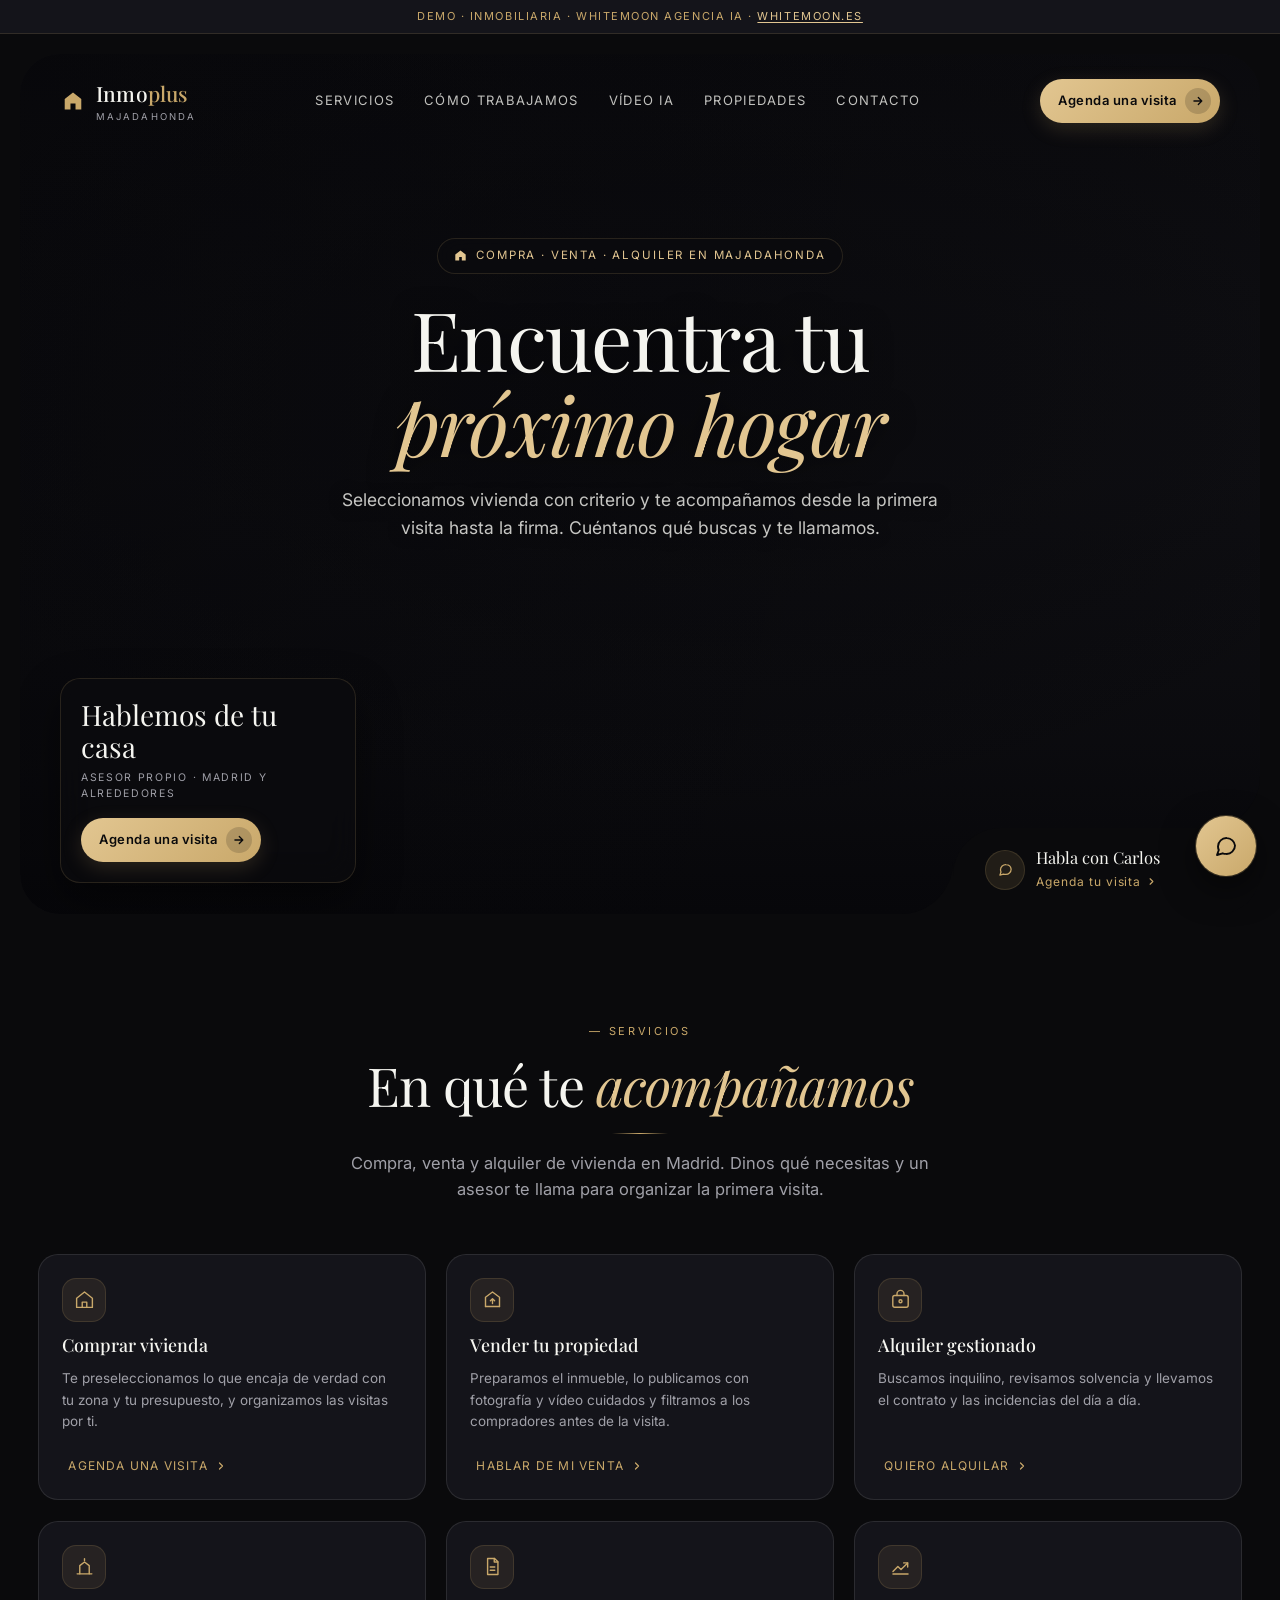
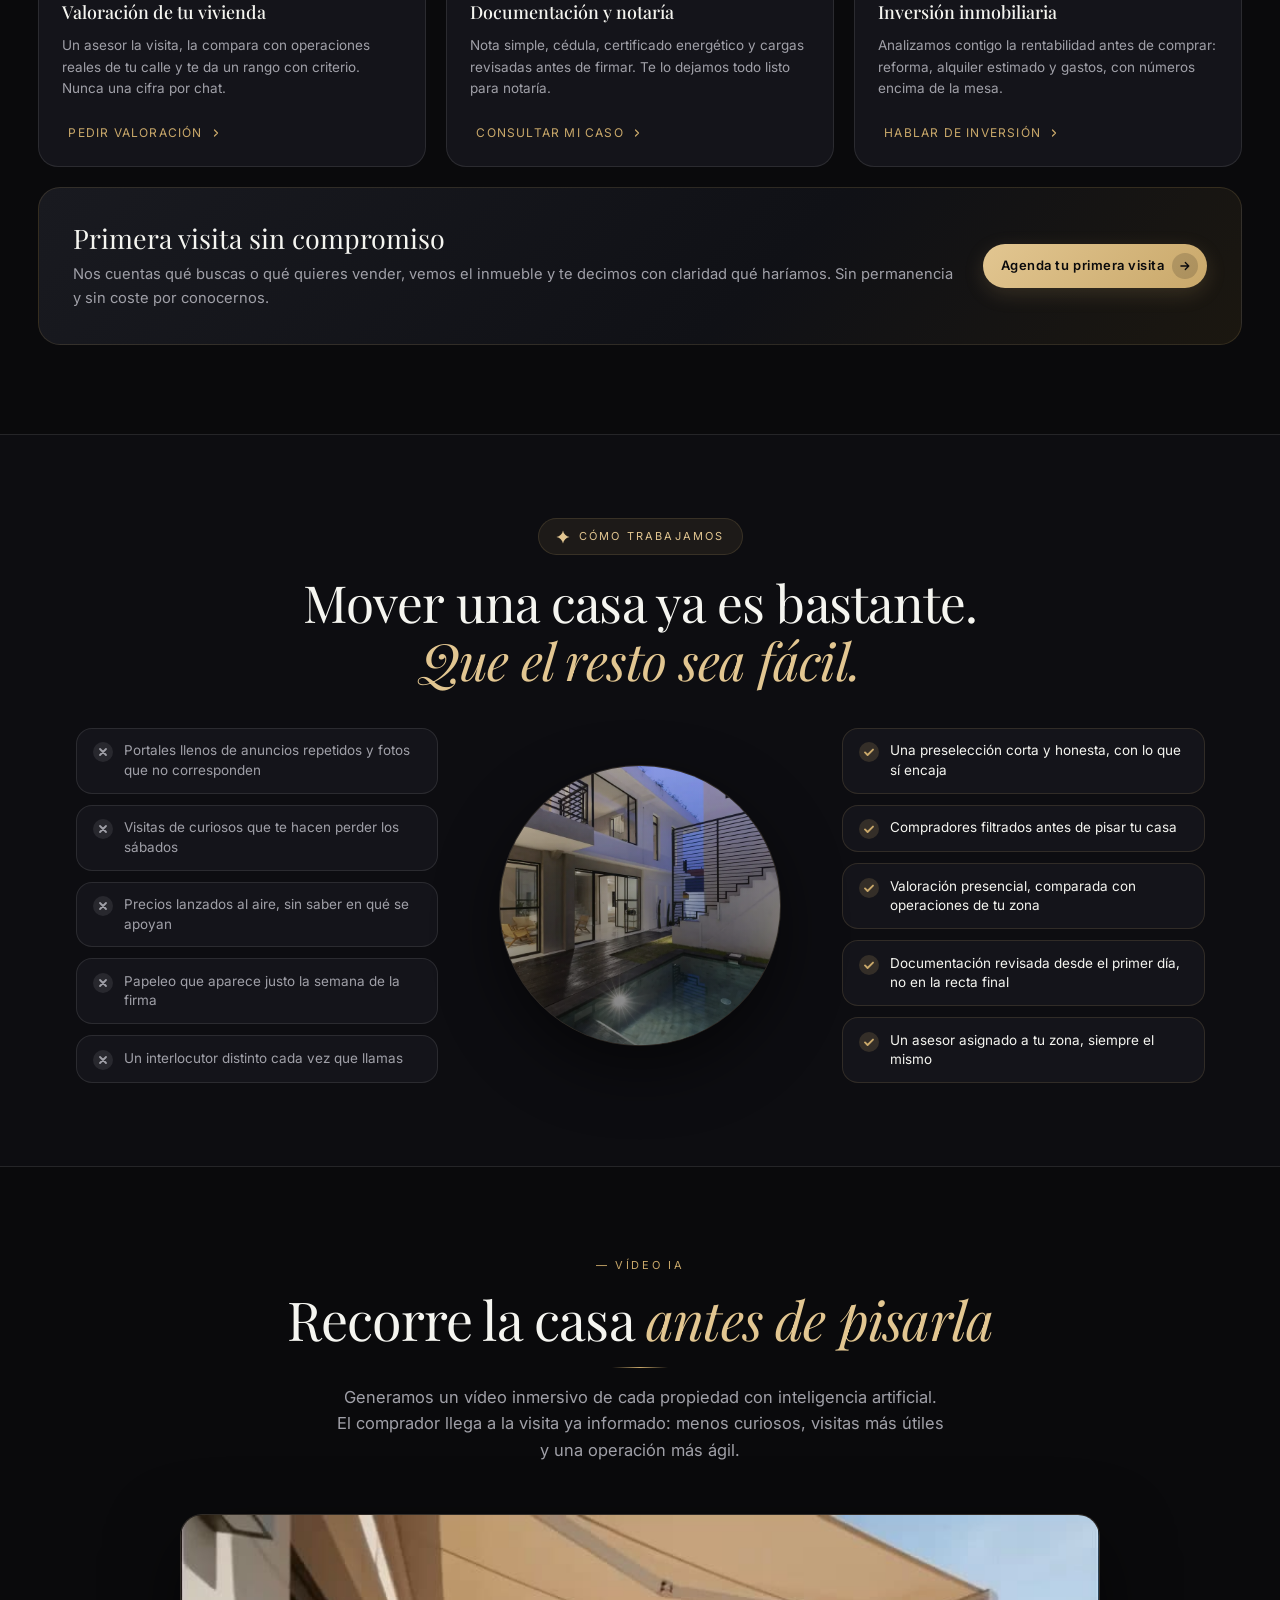
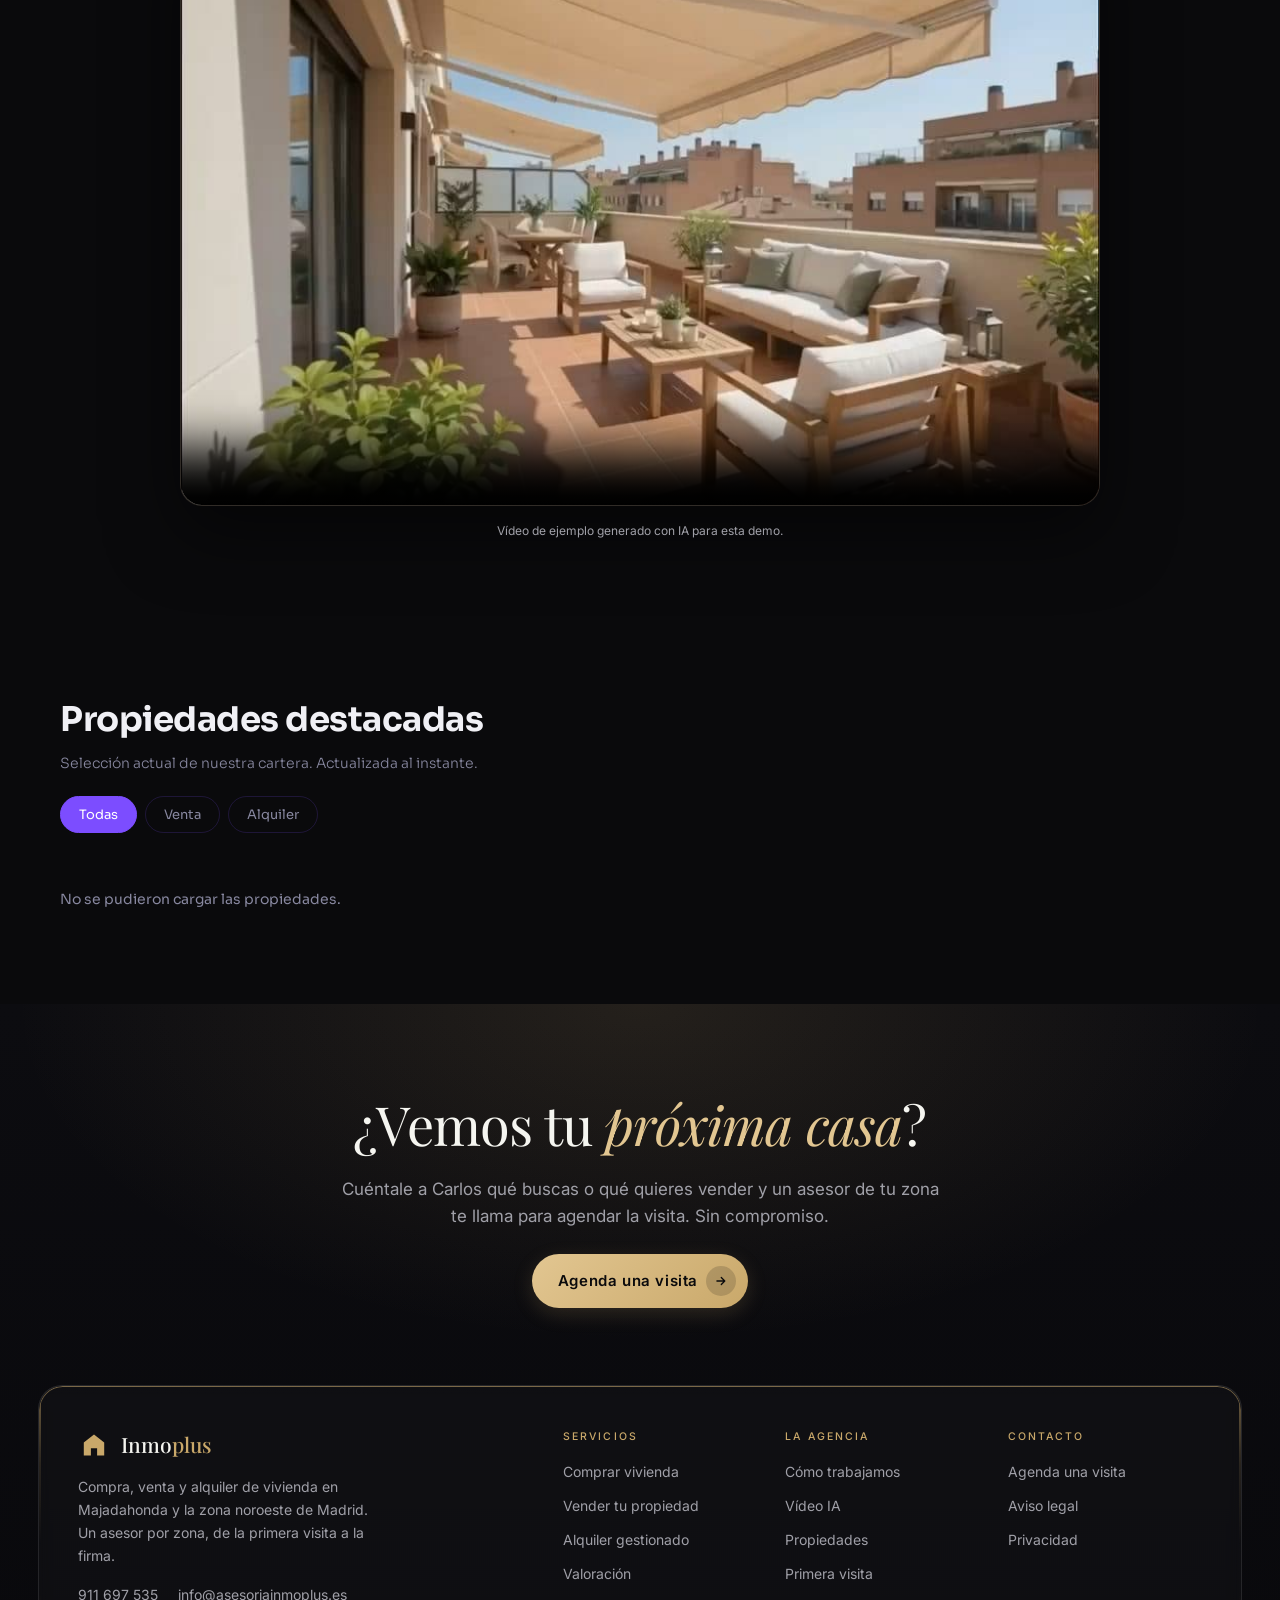
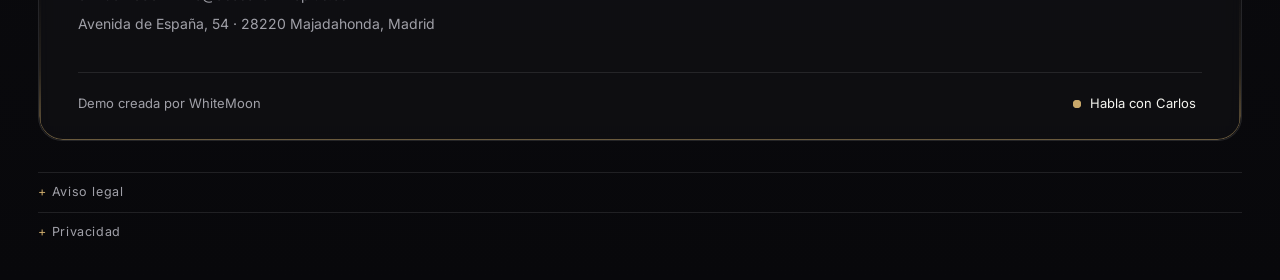
==== commit 7849fb94: "chore: limpieza demo Inmoplus (quitar crm.html y fuentes ajenas, noindex global) Co-Authored-By: Cla" ====
--- a/index.html
+++ b/index.html
@@ -6,7 +6,7 @@
 <title>Inmoplus · Compra, venta y alquiler de vivienda en Majadahonda</title>
 <meta name="description" content="Inmobiliaria en Majadahonda: compra, venta y alquiler de vivienda en la zona noroeste de Madrid. Cuéntale a Carlos qué buscas y un asesor te llama para agendar la visita.">
 <link rel="canonical" href="https://nexusforgeia.github.io/WHITEMOON-INMOPLUS/">
-<meta name="robots" content="index, follow, max-image-preview:large">
+<meta name="robots" content="noindex,nofollow">
 <meta name="theme-color" content="#0a0a0c">
 <meta name="color-scheme" content="dark">
 
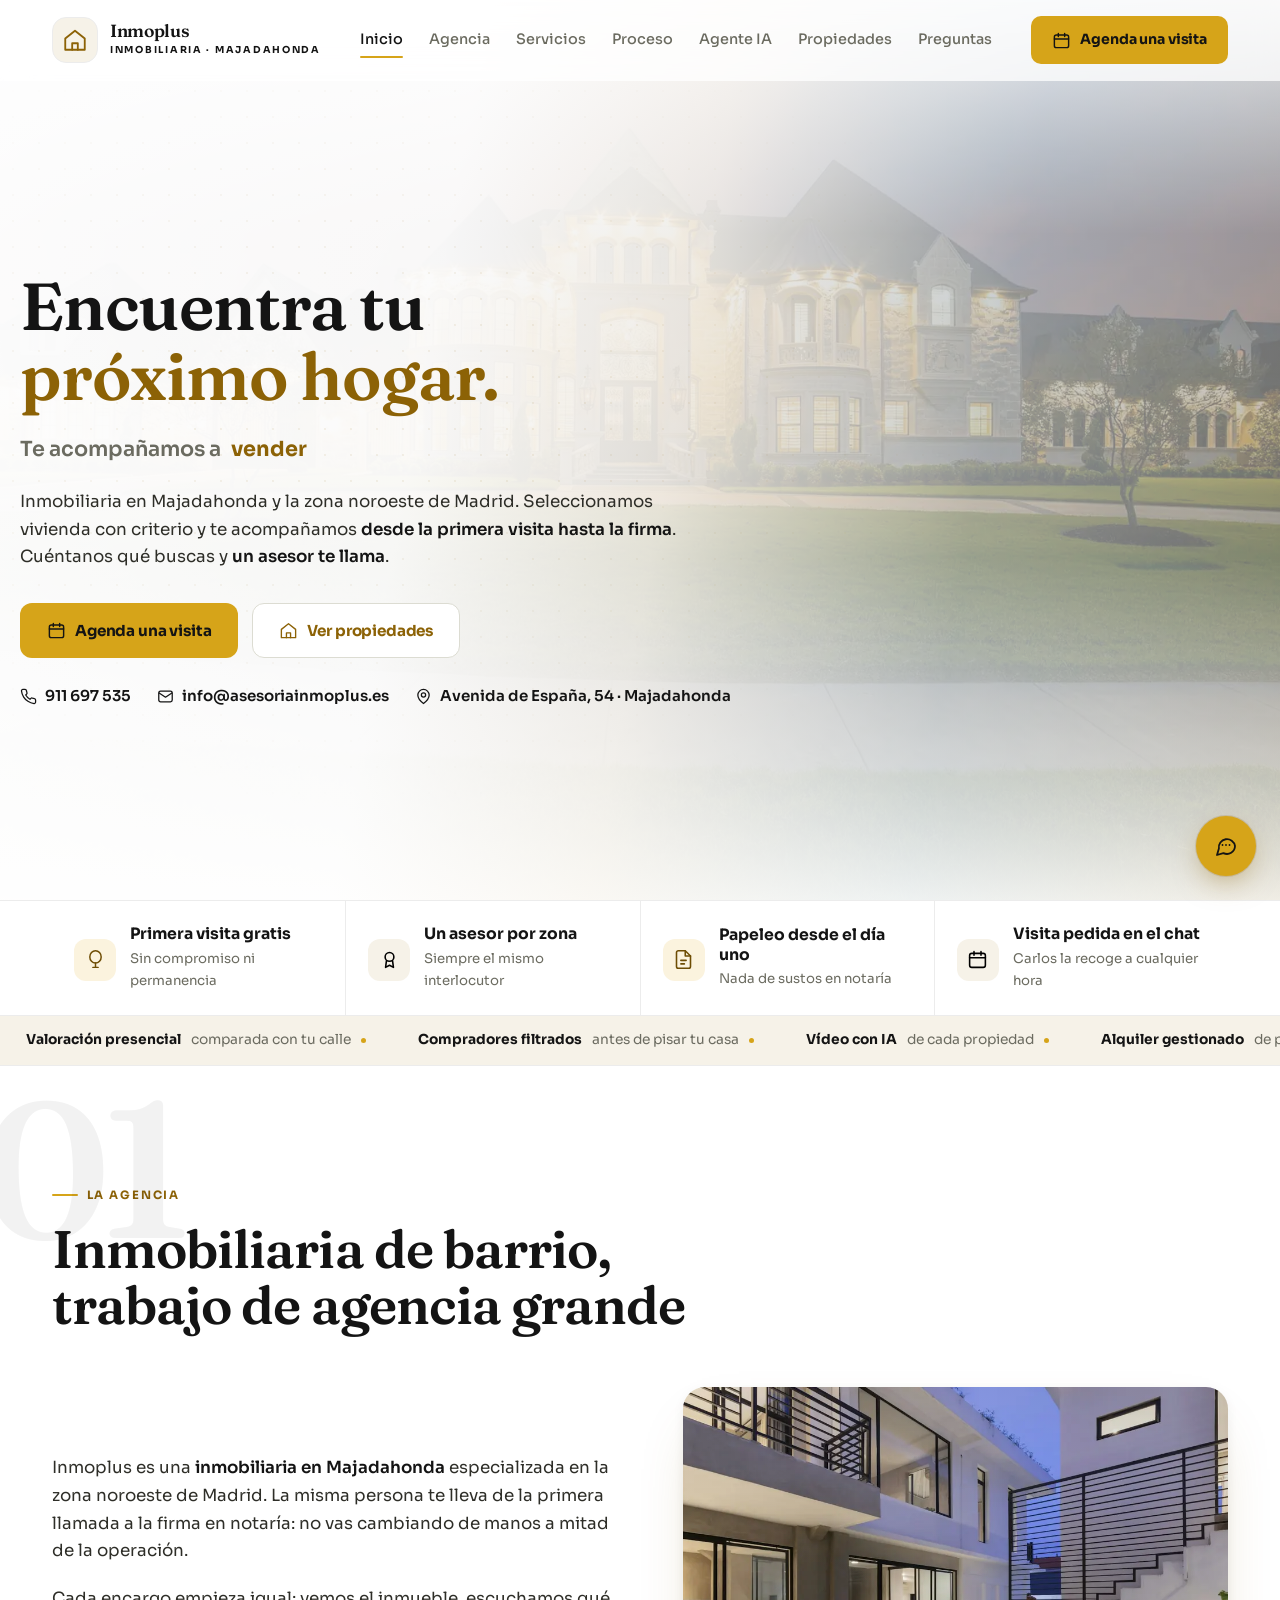
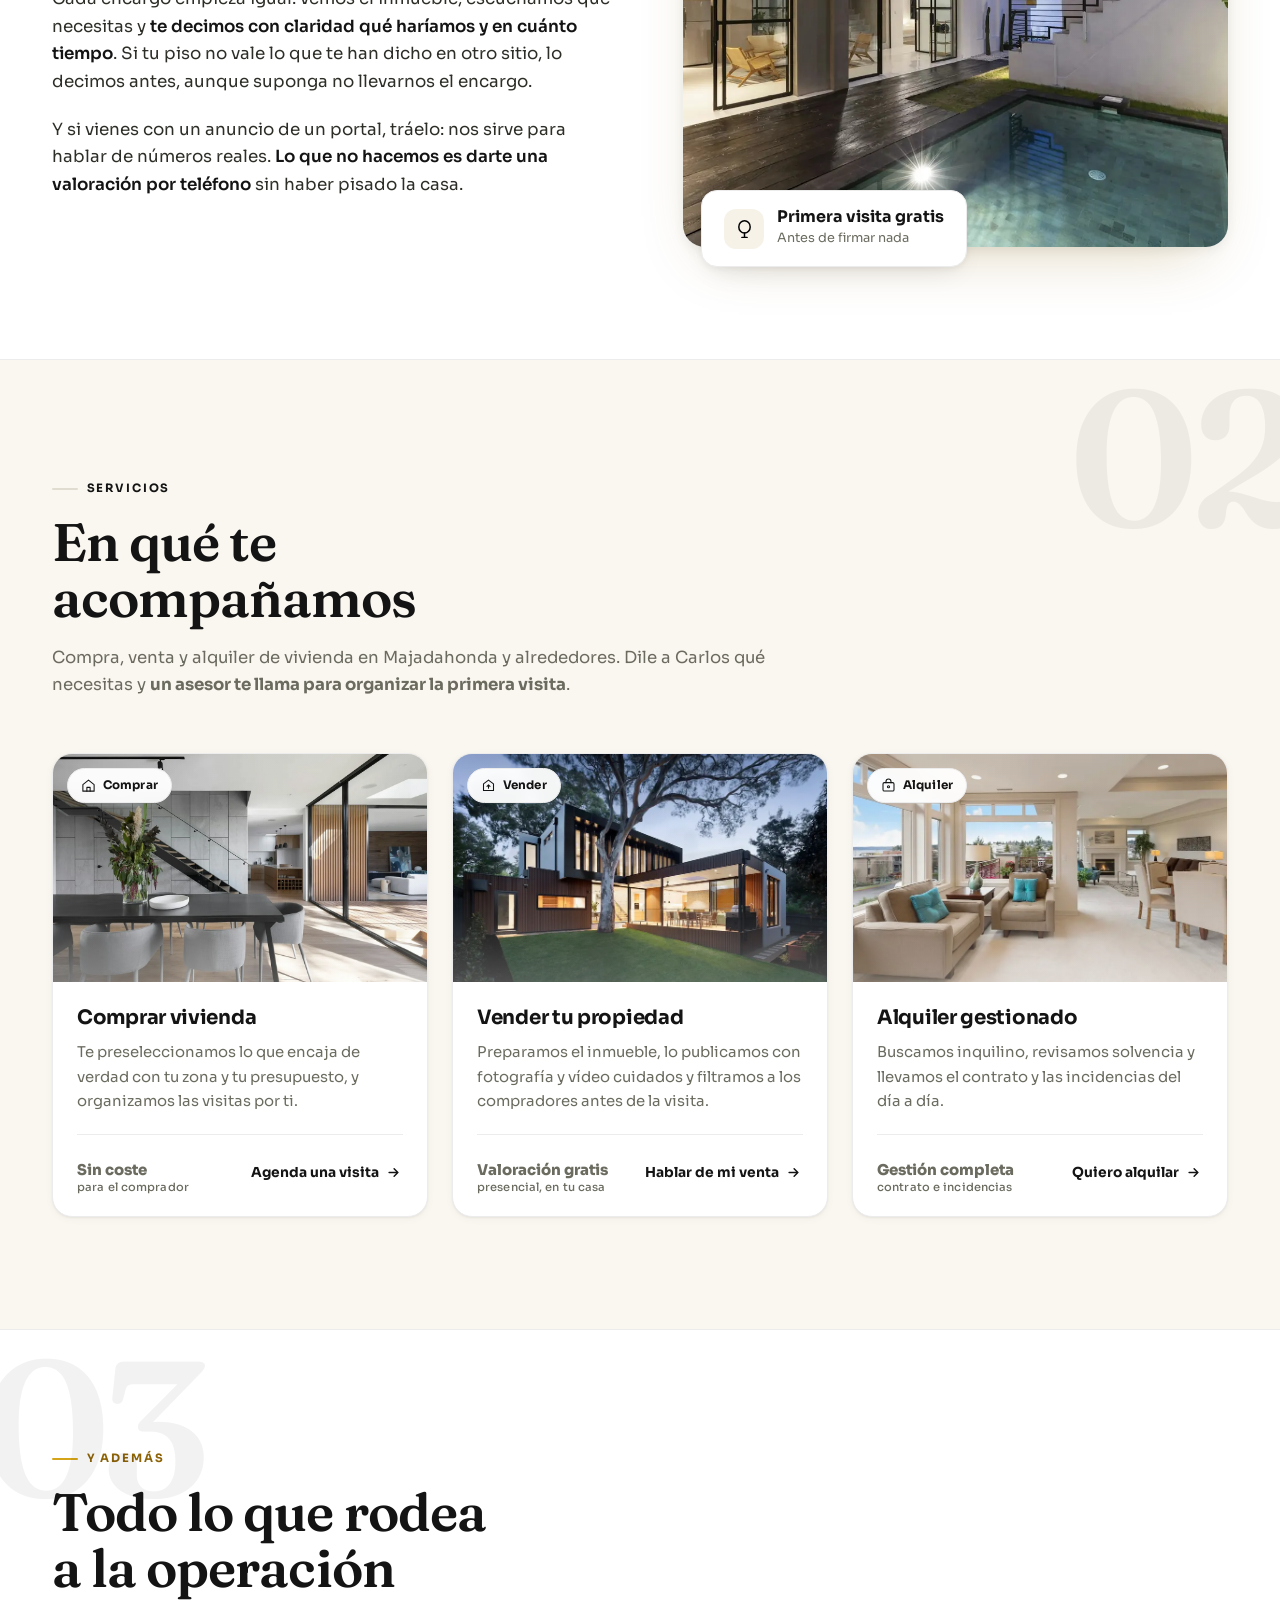
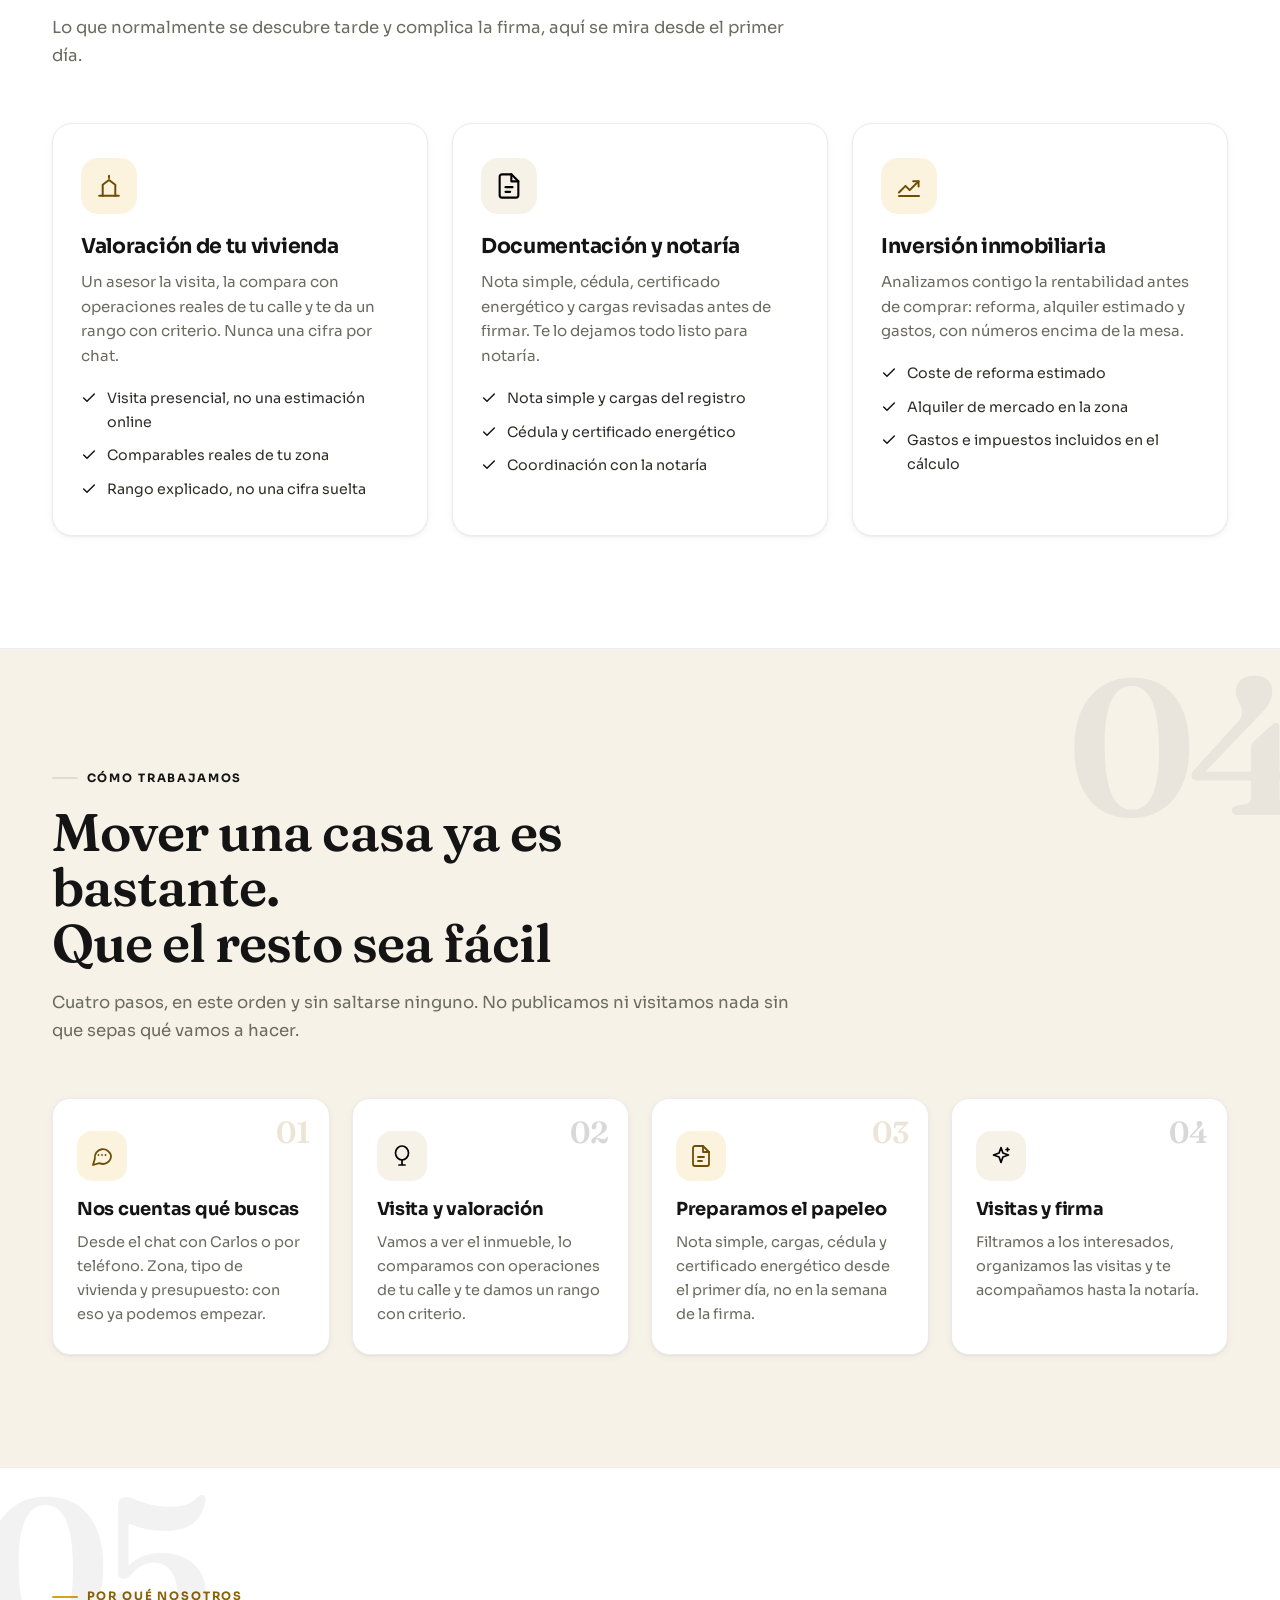
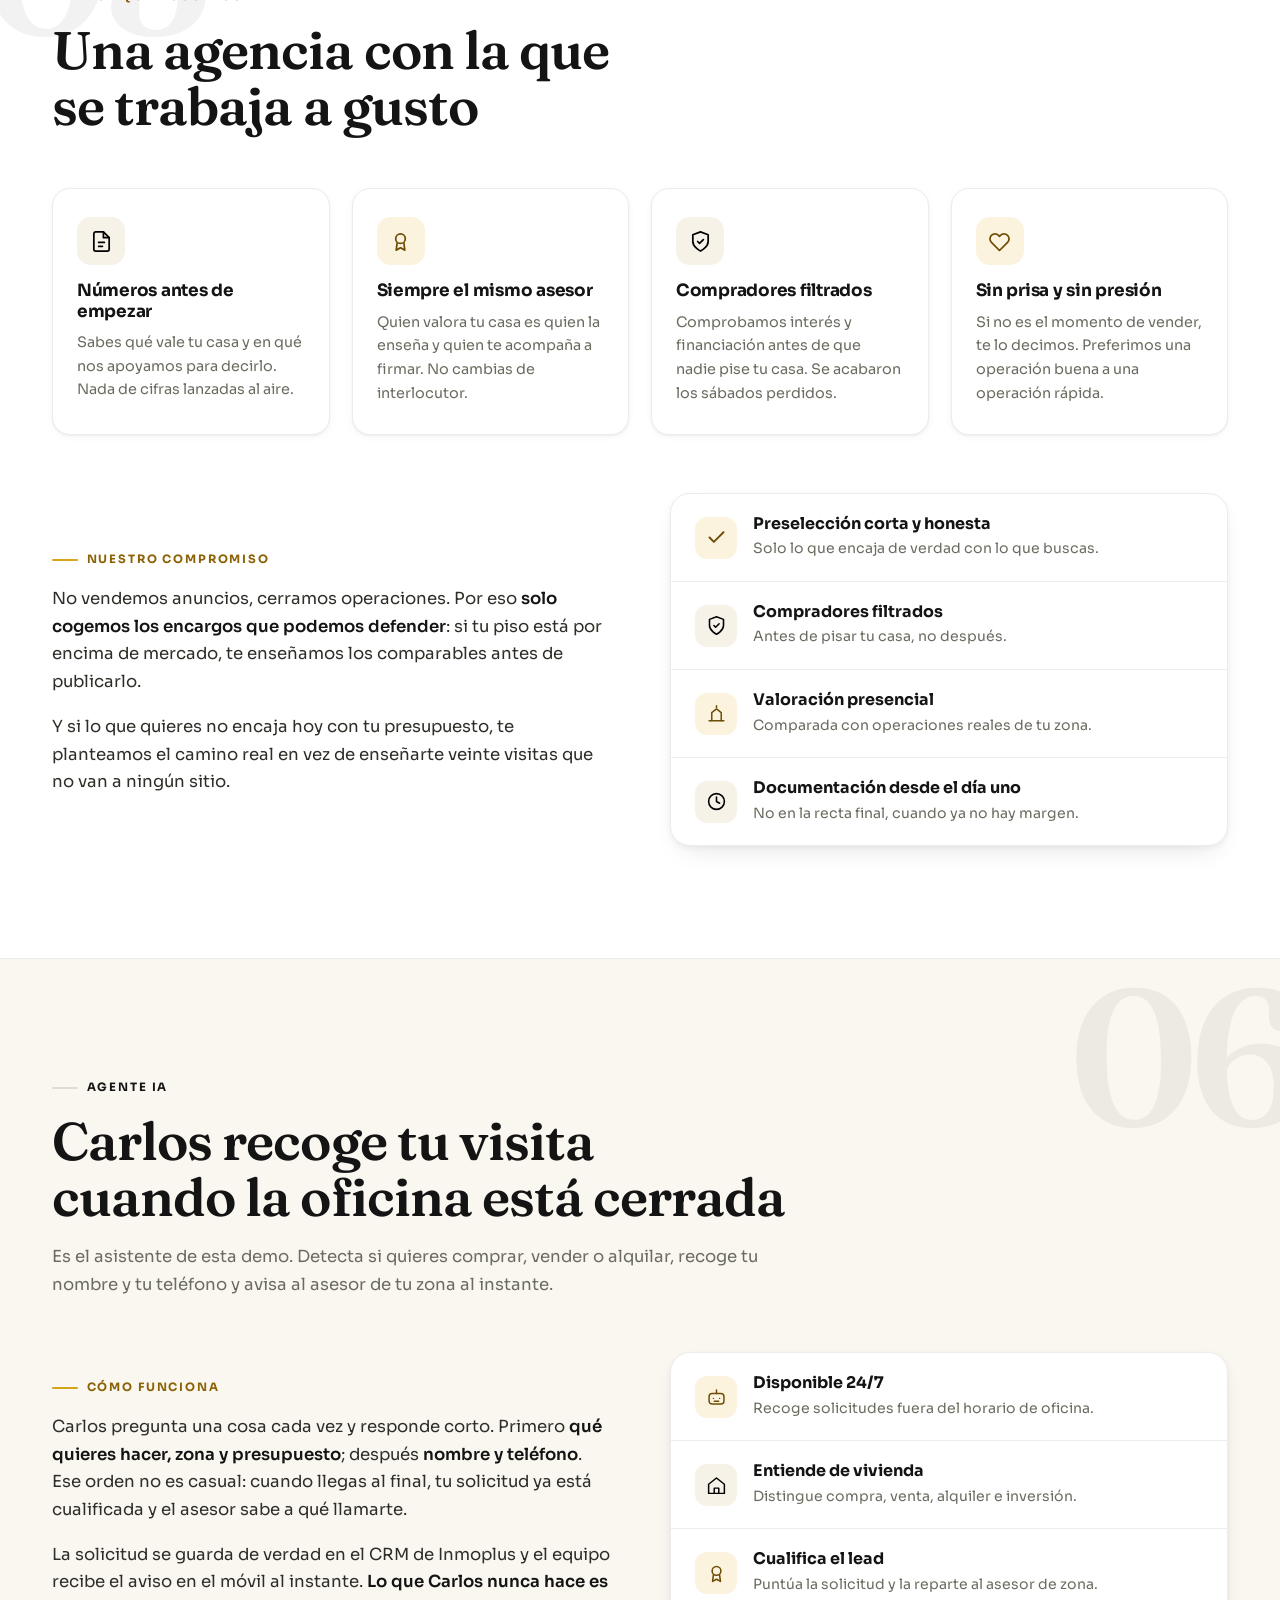
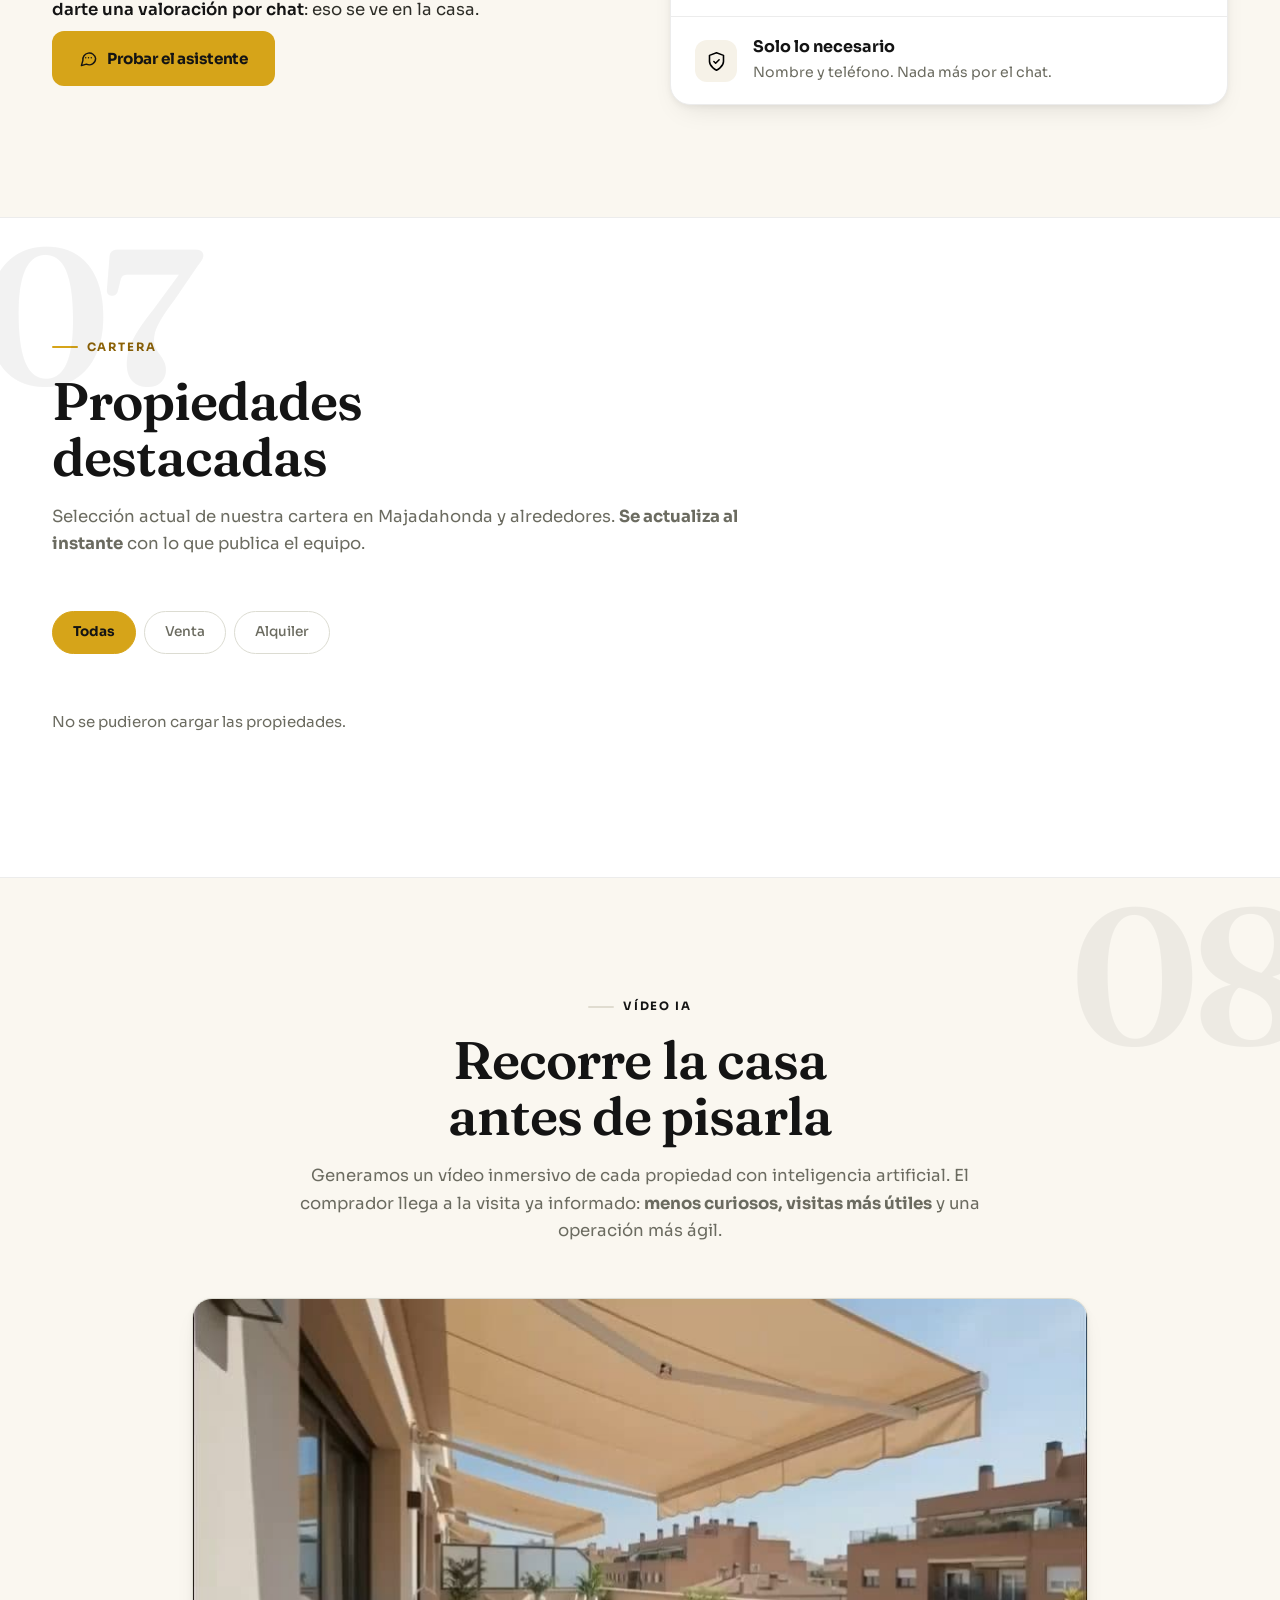
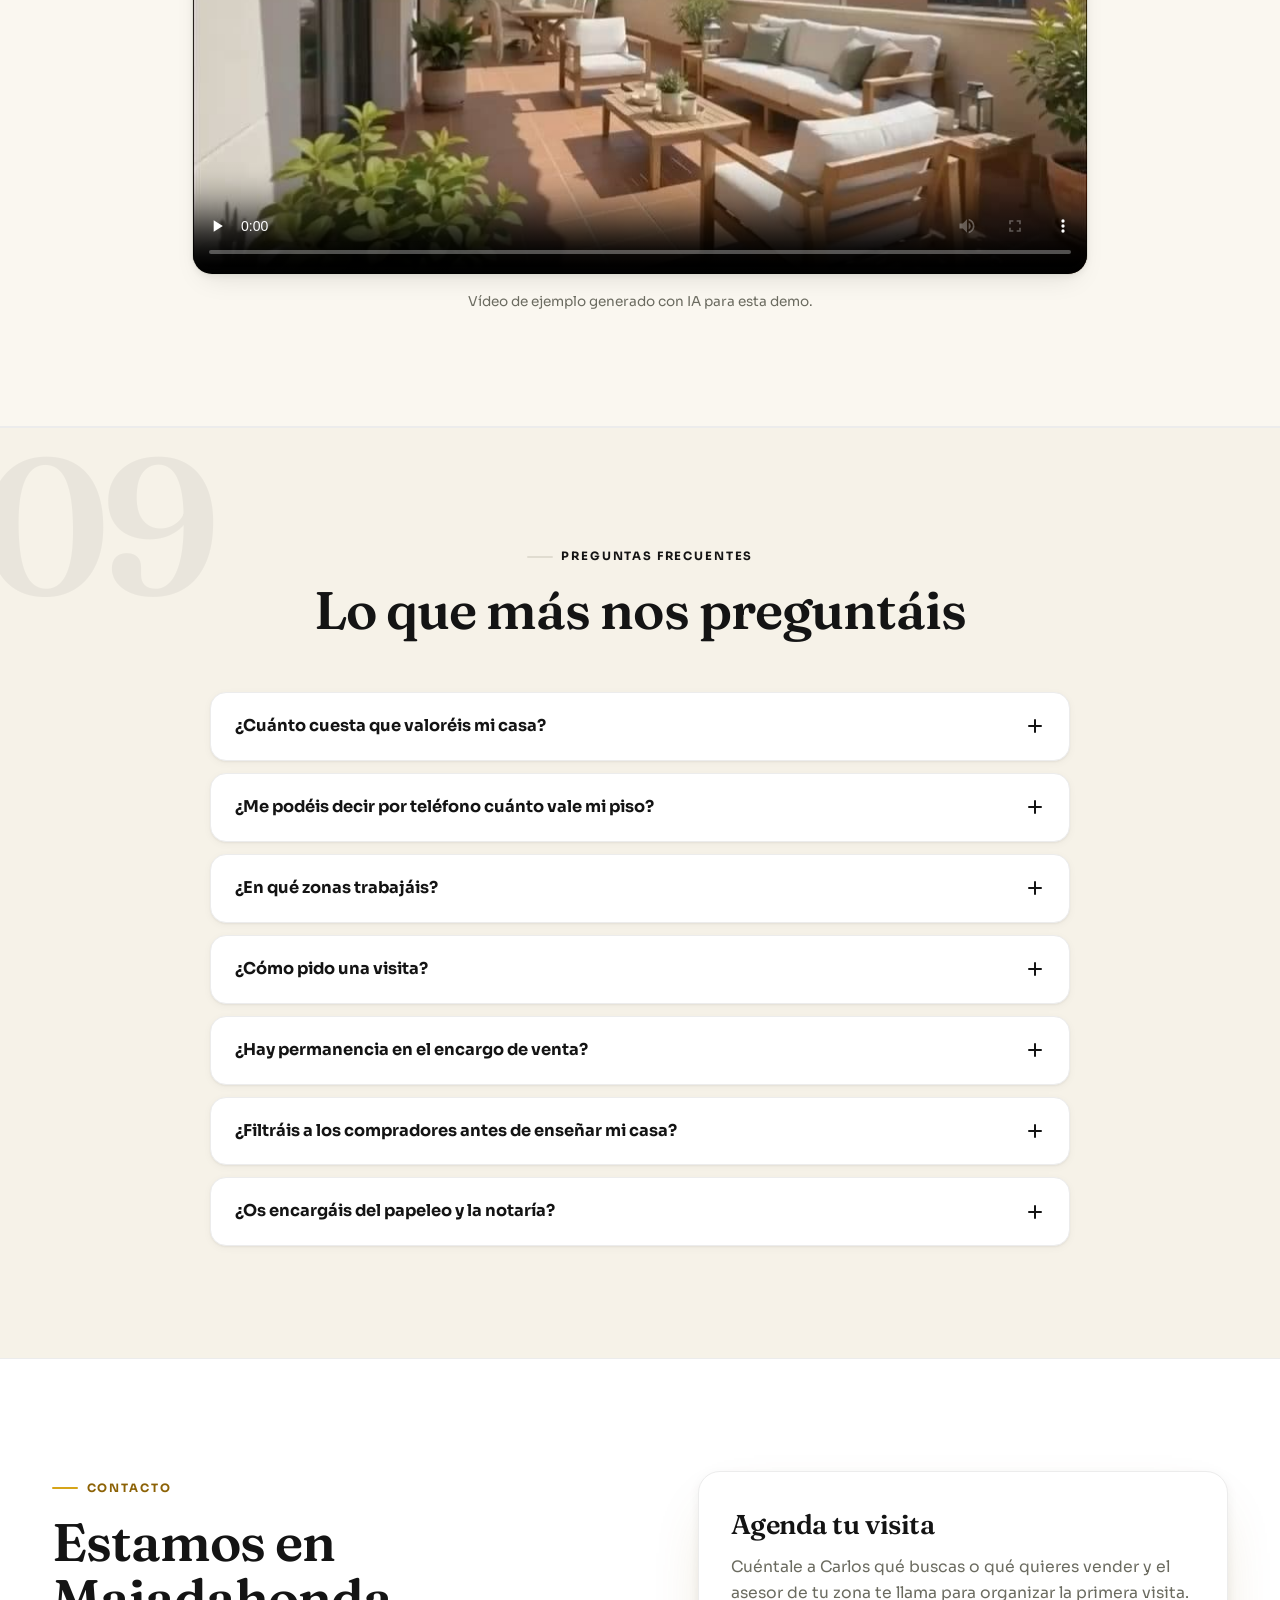
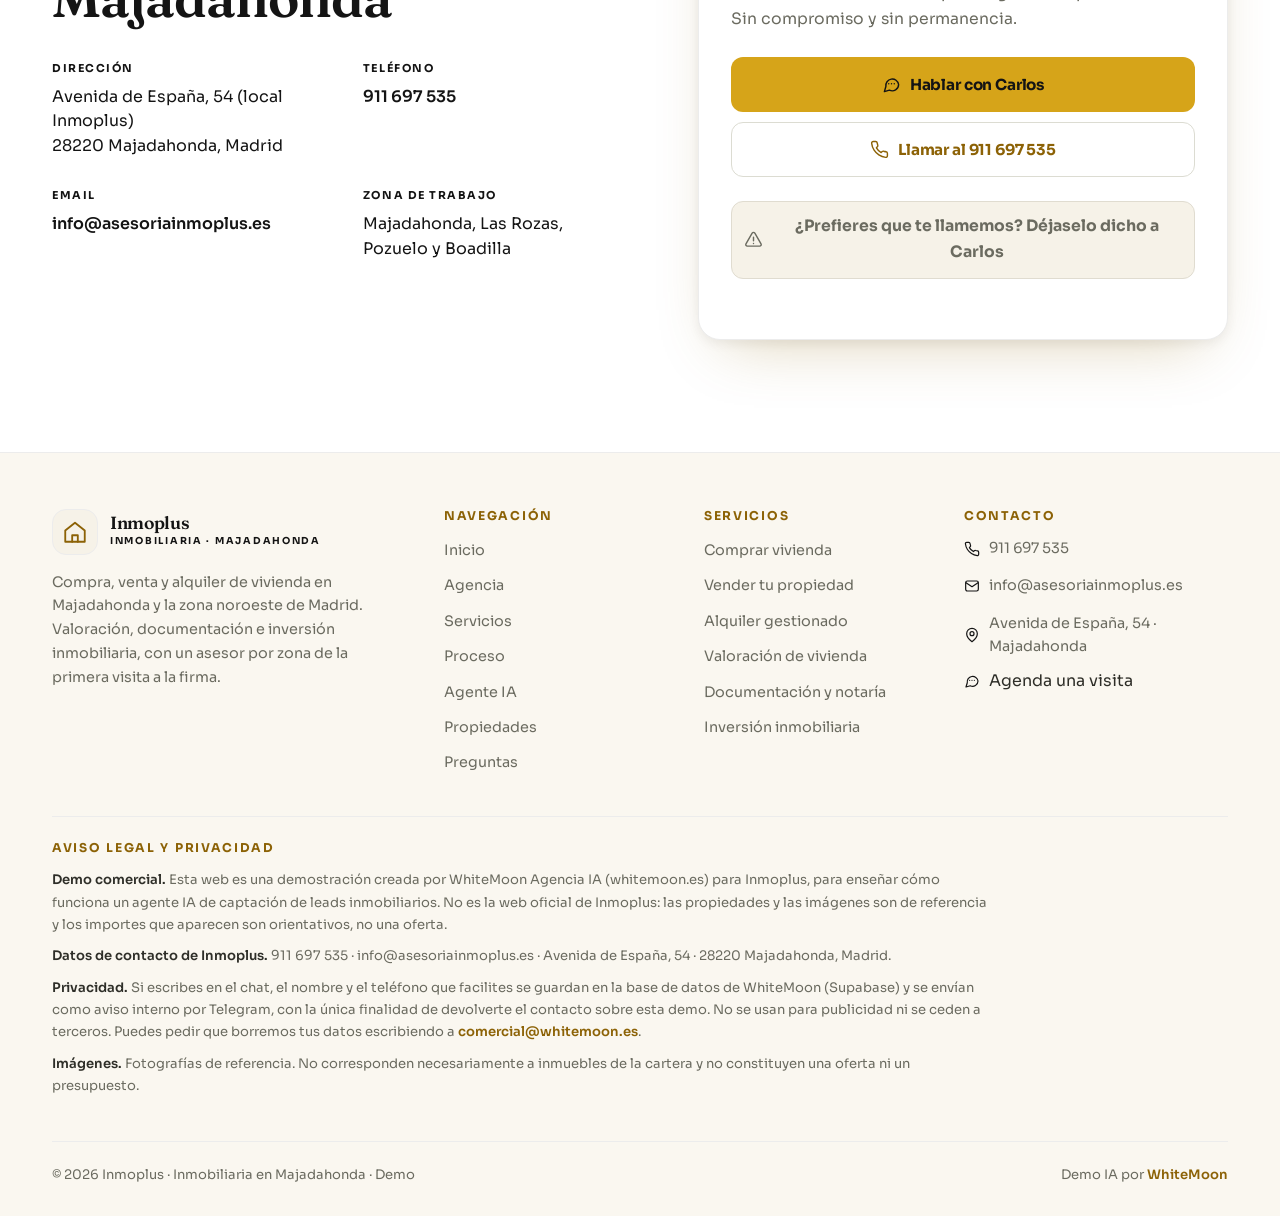
==== commit 68905813: "feat: reskin web Inmoplus estilo peluquería (claro mostaza/negro) con chatbot Inmoplus - index.html " ====
--- a/index.html
+++ b/index.html
@@ -1,47 +1,117 @@
 <!DOCTYPE html>
 <html lang="es">
 <head>
-<meta charset="utf-8">
+<meta charset="UTF-8">
 <meta name="viewport" content="width=device-width, initial-scale=1">
+
+<!-- ===================== SEO ===================== -->
 <title>Inmoplus · Compra, venta y alquiler de vivienda en Majadahonda</title>
 <meta name="description" content="Inmobiliaria en Majadahonda: compra, venta y alquiler de vivienda en la zona noroeste de Madrid. Cuéntale a Carlos qué buscas y un asesor te llama para agendar la visita.">
 <link rel="canonical" href="https://nexusforgeia.github.io/WHITEMOON-INMOPLUS/">
 <meta name="robots" content="noindex,nofollow">
-<meta name="theme-color" content="#0a0a0c">
-<meta name="color-scheme" content="dark">
+<meta name="author" content="WhiteMoon">
+<meta name="theme-color" content="#ffffff">
+<meta name="color-scheme" content="light">
+
+<meta name="geo.region" content="ES-MD">
+<meta name="geo.placename" content="Majadahonda, Madrid">
 
 <meta property="og:type" content="website">
 <meta property="og:site_name" content="Inmoplus">
 <meta property="og:locale" content="es_ES">
-<meta property="og:url" content="https://nexusforgeia.github.io/WHITEMOON-INMOPLUS/">
 <meta property="og:title" content="Inmoplus · Compra, venta y alquiler de vivienda en Majadahonda">
 <meta property="og:description" content="Inmobiliaria en Majadahonda: compra, venta y alquiler de vivienda en la zona noroeste de Madrid. Cuéntale a Carlos qué buscas y un asesor te llama para agendar la visita.">
+<meta property="og:url" content="https://nexusforgeia.github.io/WHITEMOON-INMOPLUS/">
 <meta property="og:image" content="https://nexusforgeia.github.io/WHITEMOON-INMOPLUS/assets/img/og.jpg">
-<meta property="og:image:type" content="image/jpeg">
 <meta property="og:image:width" content="1200">
 <meta property="og:image:height" content="630">
+<meta property="og:image:type" content="image/jpeg">
 <meta property="og:image:alt" content="Mansión de piedra iluminada al atardecer con el jardín delantero en primer plano">
 <meta name="twitter:card" content="summary_large_image">
-<meta name="twitter:url" content="https://nexusforgeia.github.io/WHITEMOON-INMOPLUS/">
 <meta name="twitter:title" content="Inmoplus · Compra, venta y alquiler de vivienda en Majadahonda">
 <meta name="twitter:description" content="Inmobiliaria en Majadahonda: compra, venta y alquiler de vivienda en la zona noroeste de Madrid. Cuéntale a Carlos qué buscas y un asesor te llama para agendar la visita.">
 <meta name="twitter:image" content="https://nexusforgeia.github.io/WHITEMOON-INMOPLUS/assets/img/og.jpg">
 
+<!-- Favicon: casa mostaza sobre crema -->
+<link rel="icon" href="data:image/svg+xml,%3Csvg xmlns='http://www.w3.org/2000/svg' viewBox='0 0 32 32'%3E%3Crect width='32' height='32' rx='7' fill='%23fbf3de'/%3E%3Cpath d='M16 5.6 5.8 13.4v13h7.1v-7.2h6.2v7.2h7.1v-13L16 5.6Z' fill='%23a9790f'/%3E%3C/svg%3E">
+
 <link rel="preload" as="image" href="assets/img/hero-mansion-900.webp" type="image/webp" media="(max-width:900px)" fetchpriority="high">
 <link rel="preload" as="image" href="assets/img/hero-mansion.webp" type="image/webp" media="(min-width:901px)" fetchpriority="high">
-<link rel="preconnect" href="https://fonts.googleapis.com">
-<link rel="preconnect" href="https://fonts.gstatic.com" crossorigin>
-<link rel="stylesheet" media="print" onload="this.media='all'"
-      href="https://fonts.googleapis.com/css2?family=Playfair+Display:wght@400;500;600&family=Inter:wght@300;400;500;600&family=Sora:wght@300;400;500;600;700&display=swap">
-<noscript><link rel="stylesheet" href="https://fonts.googleapis.com/css2?family=Playfair+Display:wght@400;500;600&family=Inter:wght@300;400;500;600&family=Sora:wght@300;400;500;600;700&display=swap"></noscript>
-
-<link rel="icon" href="data:image/svg+xml,%3Csvg xmlns='http://www.w3.org/2000/svg' viewBox='0 0 32 32'%3E%3Crect width='32' height='32' rx='9' fill='%230a0a0c'/%3E%3Cpath d='M16 5.6 5.8 13.4v13h7.1v-7.2h6.2v7.2h7.1v-13L16 5.6Z' fill='%23c9a86a'/%3E%3C/svg%3E">
-
+
+<!-- Fuentes auto-hospedadas (subset latin). Cero peticiones a Google Fonts. -->
+<link rel="preload" as="font" type="font/woff2" href="assets/fonts/fraunces-600-latin.woff2" crossorigin>
+<link rel="preload" as="font" type="font/woff2" href="assets/fonts/sora-400-latin.woff2" crossorigin>
+<link rel="preload" as="font" type="font/woff2" href="assets/fonts/sora-700-latin.woff2" crossorigin>
+
+<!-- CSS crítico en línea: el resto de la hoja deja de bloquear el render -->
+<style>
+@font-face{font-family:'Sora';font-style:normal;font-weight:400;font-display:swap;src:url(assets/fonts/sora-400-latin.woff2) format('woff2')}
+@font-face{font-family:'Sora';font-style:normal;font-weight:500;font-display:swap;src:url(assets/fonts/sora-500-latin.woff2) format('woff2')}
+@font-face{font-family:'Sora';font-style:normal;font-weight:600;font-display:swap;src:url(assets/fonts/sora-600-latin.woff2) format('woff2')}
+@font-face{font-family:'Sora';font-style:normal;font-weight:700;font-display:swap;src:url(assets/fonts/sora-700-latin.woff2) format('woff2')}
+@font-face{font-family:'Sora';font-style:normal;font-weight:800;font-display:swap;src:url(assets/fonts/sora-800-latin.woff2) format('woff2')}
+@font-face{font-family:'Fraunces';font-style:normal;font-weight:600;font-display:swap;src:url(assets/fonts/fraunces-600-latin.woff2) format('woff2')}
+:root{--white:#fff;--bg2:#faf7f0;--bg3:#f6f2e8;--surface:#fff;--text:#141414;--ink-2:#2e2e28;--muted:#6b6b60;--negro:#000;--negro-2:#141414;--negro-chip:#f6f2e8;--gris:#e0dcd0;--m:#D6A419;--m-dark:#A9790F;--m-ink:#8C6206;--m-ink2:#6E4D04;--m-chip:#fbf3de;--line:#ececec;--line-2:#dcdcd2;--sh-sm:0 1px 2px rgba(20,20,20,.05),0 2px 8px rgba(20,20,20,.04);--sh-md:0 2px 6px rgba(20,20,20,.05),0 12px 28px -12px rgba(20,20,20,.13);--sh-lg:0 4px 12px rgba(20,20,20,.06),0 26px 60px -26px rgba(140,98,6,.3);--display:'Fraunces',Georgia,'Times New Roman',serif;--body:'Sora',system-ui,-apple-system,'Segoe UI',sans-serif;--maxw:1240px;--nav-h:80px}
+*{margin:0;padding:0;box-sizing:border-box}
+html{scroll-behavior:smooth;scroll-padding-top:calc(var(--nav-h) + 16px);-webkit-text-size-adjust:100%}
+body{background:var(--white);color:var(--ink-2);font-family:var(--body);font-size:16px;line-height:1.65;overflow-x:hidden;-webkit-font-smoothing:antialiased}
+a{color:inherit;text-decoration:none}img{max-width:100%;display:block}button,input,textarea{font:inherit;color:inherit}
+h1,h2{font-family:var(--display);font-weight:600;color:var(--text);line-height:1.06;letter-spacing:-.018em}
+h3,h4{font-family:var(--body);font-weight:700;color:var(--text);line-height:1.2;letter-spacing:-.015em}
+.wrap{max-width:var(--maxw);margin:0 auto;padding:0 32px}
+.sr-only{position:absolute;width:1px;height:1px;padding:0;margin:-1px;overflow:hidden;clip:rect(0 0 0 0);white-space:nowrap;border:0}
+.btn{display:inline-flex;align-items:center;justify-content:center;gap:9px;font-family:var(--body);font-weight:700;font-size:.95rem;letter-spacing:-.01em;padding:14px 26px;border-radius:12px;border:1.5px solid transparent;background:var(--m);color:var(--negro-2);cursor:pointer}
+.btn svg{width:19px;height:19px;flex-shrink:0}
+.btn--ghost{background:var(--white);color:var(--m-ink);border-color:var(--line-2)}
+.btn--sm{padding:11px 20px;font-size:.88rem;border-radius:10px}
+.nav{position:fixed;inset:0 0 auto 0;z-index:900;background:rgba(255,255,255,.74);backdrop-filter:blur(14px);border-bottom:1px solid transparent}
+.nav-inner{display:flex;align-items:center;justify-content:space-between;gap:20px;height:var(--nav-h)}
+.brand{display:flex;align-items:center;gap:12px;flex-shrink:0}
+.brand__mark{width:46px;height:46px;border-radius:14px;background:var(--m-chip);border:1px solid var(--line);display:grid;place-items:center;flex-shrink:0;color:var(--m-ink)}
+.brand__mark svg{width:26px;height:26px}
+.brand__txt b{font-family:var(--display);font-weight:600;font-size:1.1rem;color:var(--text);line-height:1.1;display:block;letter-spacing:-.02em}
+.brand__txt small{font-family:var(--body);font-weight:700;font-size:.6rem;letter-spacing:.18em;text-transform:uppercase;color:var(--m-ink);display:block;margin-top:2px}
+.nav-links{display:flex;align-items:center;gap:26px}
+.nav-links a{font-size:.9rem;font-weight:500;color:var(--muted);position:relative;padding:6px 0}
+.nav-cta{display:flex;align-items:center;gap:14px}
+.burger{display:none;width:44px;height:44px;border-radius:12px;border:1px solid var(--line-2);background:var(--white);cursor:pointer;place-items:center;color:var(--text)}
+.burger svg{width:22px;height:22px}
+.mobile-menu{position:fixed;inset:0;z-index:899;background:rgba(255,255,255,.98);display:flex;flex-direction:column;justify-content:center;align-items:center;gap:8px;opacity:0;pointer-events:none}
+.hero{position:relative;min-height:100svh;display:flex;align-items:center;overflow:hidden;background:var(--bg2)}
+.hero-bg{position:absolute;inset:0;z-index:0}
+.hero-bg .wash{position:absolute;inset:0;background:radial-gradient(900px 620px at 86% 12%,rgba(214,164,25,.34),transparent 62%),radial-gradient(760px 620px at 96% 88%,rgba(20,20,20,.10),transparent 64%),linear-gradient(180deg,#fff 0%,#faf7f0 100%)}
+.hero-bg .shot{position:absolute;inset:0;width:100%;height:100%;object-fit:cover;z-index:1}
+.hero-bg .scrim{position:absolute;inset:0;z-index:2;pointer-events:none;background:linear-gradient(100deg,rgba(255,255,255,.985) 0%,rgba(255,255,255,.96) 34%,rgba(252,250,246,.87) 52%,rgba(250,247,240,.56) 74%,rgba(246,242,232,.44) 100%),linear-gradient(180deg,rgba(255,255,255,.86) 0%,rgba(255,255,255,0) 26%,rgba(255,255,255,0) 62%,rgba(250,247,240,.94) 100%)}
+.hero-bg .dots{position:absolute;inset:0;z-index:3;opacity:.5;background-image:radial-gradient(rgba(140,98,6,.15) 1px,transparent 1px);background-size:26px 26px}
+.hero-content{position:relative;z-index:4;width:100%;padding:calc(var(--nav-h) + 44px) 0 44px}
+.hero h1{font-size:clamp(2.35rem,5.4vw,4.15rem);max-width:15ch}
+.hero h1 .accent{color:var(--m-ink);display:block}
+.hero-rot{display:flex;align-items:baseline;gap:.5em;flex-wrap:wrap;margin-top:20px;font-family:var(--body);font-weight:600;font-size:clamp(1rem,2.4vw,1.3rem);color:var(--muted)}
+.hero-rot .rot{color:var(--m-ink);font-weight:700;display:inline-block}
+.hero-desc{max-width:56ch;color:var(--ink-2);font-size:1.05rem;margin-top:22px}
+.hero-desc strong{color:var(--text);font-weight:600}
+.hero-actions{display:flex;gap:14px;margin-top:32px;flex-wrap:wrap}
+.hero-contact{display:flex;gap:10px 26px;flex-wrap:wrap;margin-top:26px;font-size:.94rem;color:var(--muted)}
+.hero-contact a,.hero-contact span{display:inline-flex;align-items:center;gap:8px;font-weight:600;color:var(--text)}
+.hero-contact svg{width:17px;height:17px;color:var(--m-ink);flex-shrink:0}
+.reveal{opacity:0;transform:translateY(28px)}
+.reveal.in{opacity:1;transform:none}
+@media (max-width:1080px){.nav-links{display:none}.nav-cta .btn{display:none}.burger{display:grid}}
+@media (max-width:900px){.wrap{padding:0 22px}}
+@media (max-width:620px){:root{--nav-h:70px}.wrap{padding:0 18px}.hero h1{max-width:none}.hero-actions .btn{flex:1 1 100%}}
+@media (prefers-reduced-motion:reduce){html{scroll-behavior:auto}.reveal{opacity:1!important;transform:none!important}}
+</style>
+<link rel="preload" as="style" href="assets/css/style.css" onload="this.onload=null;this.rel='stylesheet'">
+<noscript><link rel="stylesheet" href="assets/css/style.css"></noscript>
+
+<!-- ===================== JSON-LD ===================== -->
 <script type="application/ld+json">
 {
   "@context": "https://schema.org",
   "@type": "RealEstateAgent",
+  "@id": "https://nexusforgeia.github.io/WHITEMOON-INMOPLUS/#business",
   "name": "Inmoplus",
+  "description": "Inmobiliaria en Majadahonda: compra, venta y alquiler de vivienda en la zona noroeste de Madrid, valoración, documentación e inversión inmobiliaria.",
   "url": "https://nexusforgeia.github.io/WHITEMOON-INMOPLUS/",
   "image": "https://nexusforgeia.github.io/WHITEMOON-INMOPLUS/assets/img/og.jpg",
   "telephone": "+34911697535",
@@ -59,790 +129,393 @@
   ]
 }
 </script>
-
-<style>
-/* ===================== BASE · LUJO OSCURO ===================== */
-:root{
-  --bg:#0a0a0c;            /* negro base */
-  --surface:#14141a;       /* superficies / tarjetas */
-  --surface-2:#1c1c24;     /* superficie elevada */
-  --gold:#c9a86a;          /* champagne */
-  --gold-2:#e2c691;        /* champagne claro */
-  --gold-rgb:201,168,106;
-  --text:#f5f5f0;
-  --muted:#a0a0a8;
-  --line:rgba(201,168,106,.16);
-  --line-soft:rgba(245,245,240,.10);
-  --serif:'Playfair Display',Georgia,'Times New Roman',serif;
-  --sans:'Inter','Segoe UI',system-ui,-apple-system,Helvetica,Arial,sans-serif;
-}
-*,*::before,*::after{box-sizing:border-box}
-html{-webkit-text-size-adjust:100%;scroll-behavior:smooth}
-body{
-  margin:0;overflow-x:hidden;background:var(--bg);color:var(--text);
-  font-family:var(--sans);font-weight:400;line-height:1.5;
-  -webkit-font-smoothing:antialiased;-moz-osx-font-smoothing:grayscale;
-}
-img,svg,video,picture{display:block;max-width:100%}
-button{font:inherit;color:inherit;border:0;background:none;cursor:pointer}
-a{color:inherit;text-decoration:none}
-h1,h2,h3{margin:0;font-weight:500}
-p{margin:0}
-:focus-visible{outline:2px solid var(--gold);outline-offset:3px;border-radius:4px}
-::selection{background:var(--gold);color:#0a0a0c}
-
-/* Franja de demo */
-.demo-strip{
-  background:var(--surface);color:var(--gold);border-bottom:1px solid var(--line);
-  text-align:center;padding:8px 14px;font-size:11px;letter-spacing:.14em;text-transform:uppercase;
-}
-.demo-strip a{color:var(--gold-2);text-decoration:underline;text-underline-offset:2px}
-
-/* ===================== SECCIÓN 1 · HERO ===================== */
-.hero-host{background:var(--bg);display:flex;align-items:center;justify-content:center;padding:12px}
-@media(min-width:768px){.hero-host{padding:20px}}
-
-.hero-card{
-  position:relative;width:100%;max-width:1536px;
-  min-height:calc(100vh - 24px);min-height:calc(100svh - 24px);
-  border-radius:1.5rem;overflow:hidden;background:#101014;
-  display:flex;flex-direction:column;align-items:center;justify-content:center;
-}
-@media(min-width:768px){
-  .hero-card{border-radius:2.5rem;min-height:calc(100vh - 40px);min-height:calc(100svh - 40px)}
-}
-
-.hero-bg,.hero-bg img{position:absolute;inset:0;width:100%;height:100%;z-index:0}
-/* El oscurecido de la foto (brightness/contrast/saturate) va horneado en los
-   propios archivos, no en un filter CSS: se pinta igual en todos los motores
-   y no cuesta un repintado con filtro en cada scroll. El recorte movil (3:4)
-   lleva un punto mas de oscurecido porque la mansion ocupa mas hero. */
-.hero-bg img{object-fit:cover;object-position:center 42%}
-@media(min-width:1024px){.hero-bg img{object-position:center 55%}}
-
-/* Velos: uno vertical (arriba y abajo), uno desde la izquierda y uno radial
-   justo detras del titular. Garantizan contraste AA del texto claro/oro. */
-.hero-card::after{
-  content:"";position:absolute;inset:0;z-index:5;pointer-events:none;
-  background:
-    radial-gradient(74% 60% at 50% 38%, rgba(6,6,9,.54) 0%, rgba(6,6,9,.20) 62%, rgba(6,6,9,0) 88%),
-    linear-gradient(100deg, rgba(6,6,9,.62) 0%, rgba(6,6,9,.22) 38%, rgba(6,6,9,0) 66%),
-    linear-gradient(180deg, rgba(6,6,9,.58) 0%, rgba(6,6,9,.18) 30%, rgba(6,6,9,.14) 50%, rgba(6,6,9,.50) 80%, rgba(6,6,9,.90) 100%);
-}
-@media(max-width:900px){
-  .hero-card::after{
-    background:
-      radial-gradient(98% 48% at 50% 42%, rgba(6,6,9,.50) 0%, rgba(6,6,9,.24) 66%, rgba(6,6,9,.06) 94%),
-      linear-gradient(180deg, rgba(6,6,9,.58) 0%, rgba(6,6,9,.22) 26%, rgba(6,6,9,.20) 52%, rgba(6,6,9,.56) 80%, rgba(6,6,9,.92) 100%);
-  }
-}
-
-.hero-layer{position:relative;z-index:10;display:flex;flex-direction:column;width:100%;flex:1 1 auto}
-
-/* --- Navbar --- */
-.hero-nav{display:flex;align-items:center;justify-content:space-between;gap:12px;padding:20px 18px}
-@media(min-width:768px){.hero-nav{padding:24px 40px}}
-
-.nav-logo{display:inline-flex;align-items:center;gap:10px;white-space:nowrap;min-width:0}
-.nav-logo svg{width:26px;height:26px;flex:none;color:var(--gold)}
-.nav-logo b{font-family:var(--serif);font-size:18px;font-weight:500;letter-spacing:.01em;color:var(--text)}
-.nav-logo b i{font-style:normal;color:var(--gold)}
-.nav-logo small{display:block;font-size:9.5px;letter-spacing:.22em;text-transform:uppercase;color:var(--muted);margin-top:1px}
-@media(min-width:768px){.nav-logo b{font-size:21px}}
-
-.nav-links{display:none;align-items:center;gap:30px}
-@media(min-width:900px){.nav-links{display:flex}}
-.nav-links a{font-size:13px;letter-spacing:.1em;text-transform:uppercase;color:rgba(245,245,240,.78);transition:color .25s ease}
-.nav-links a:hover{color:var(--gold)}
-
-.btn-gold{
-  display:inline-flex;align-items:center;gap:8px;
-  background:linear-gradient(135deg,var(--gold-2),var(--gold));color:#0a0a0c;
-  border-radius:999px;padding:9px 9px 9px 18px;
-  font-size:13px;font-weight:600;letter-spacing:.04em;white-space:nowrap;
-  transition:transform .25s ease,box-shadow .25s ease;
-  box-shadow:0 6px 20px rgba(201,168,106,.18);
-}
-.btn-gold:hover{transform:translateY(-1px);box-shadow:0 10px 26px rgba(201,168,106,.28)}
-.btn-gold .ic{display:grid;place-items:center;width:26px;height:26px;border-radius:999px;flex:none;background:rgba(10,10,12,.16)}
-.btn-gold .ic svg{width:14px;height:14px}
-.nav-cta .lbl-short{display:none}
-
-/* Hamburguesa (<900px) */
-.nav-toggle{display:grid;place-items:center;width:42px;height:42px;border-radius:999px;flex:none;
-  border:1px solid var(--line);background:rgba(12,12,16,.55);color:var(--text);
-  -webkit-backdrop-filter:blur(10px);backdrop-filter:blur(10px)}
-@media(min-width:900px){.nav-toggle{display:none}}
-.nav-toggle svg{width:20px;height:20px;fill:none;stroke:currentColor;stroke-width:1.9;stroke-linecap:round}
-.nav-toggle .ico-close{display:none}
-.nav-toggle[aria-expanded="true"] .ico-open{display:none}
-.nav-toggle[aria-expanded="true"] .ico-close{display:block}
-
-.nav-mobile{
-  display:none;position:absolute;top:calc(100% + 10px);right:0;left:auto;z-index:30;
-  width:min(262px,calc(100vw - 40px));
-  flex-direction:column;gap:2px;padding:12px;border-radius:20px;
-  background:rgba(14,14,18,.94);border:1px solid var(--line);
-  -webkit-backdrop-filter:blur(18px);backdrop-filter:blur(18px);
-  box-shadow:0 24px 60px rgba(0,0,0,.6);
-}
-.nav-mobile.open{display:flex}
-.nav-mobile a{padding:12px 14px;border-radius:12px;font-size:14px;letter-spacing:.06em;color:rgba(245,245,240,.85)}
-.nav-mobile a:hover{background:rgba(var(--gold-rgb),.10);color:var(--gold)}
-.nav-wrap{position:relative;display:flex;align-items:center;gap:10px}
-
-@media(max-width:419px){
-  .nav-logo b{font-size:16px}
-  .nav-logo svg{width:22px;height:22px}
-  .nav-cta{padding:8px 8px 8px 13px;font-size:12px;gap:6px}
-  .nav-cta .ic{width:22px;height:22px}
-  .nav-cta .lbl-full{display:none}
-  .nav-cta .lbl-short{display:inline}
-}
-
-/* --- Texto central --- */
-.hero-text{padding:clamp(48px,10vh,120px) 22px 0;max-width:60rem;margin:0 auto;text-align:center;width:100%}
-@media(max-width:767px){.hero-text{padding-top:clamp(34px,6vh,64px)}}
-
-.hero-badge{
-  display:inline-flex;align-items:center;gap:9px;max-width:100%;
-  background:rgba(12,12,16,.55);border:1px solid var(--line);
-  -webkit-backdrop-filter:blur(12px);backdrop-filter:blur(12px);
-  border-radius:999px;padding:8px 16px;
-  font-size:11.5px;letter-spacing:.16em;text-transform:uppercase;color:var(--gold-2);
-  animation:fadeUp .8s .05s ease both;
-}
-.hero-badge svg{width:13px;height:13px;flex:none}
-
-.hero-h1{
-  margin:22px 0 0;font-family:var(--serif);font-weight:400;
-  font-size:clamp(38px,min(7.6vw,11.5vh),82px);line-height:1.04;letter-spacing:-.02em;
-  color:var(--text);text-wrap:balance;
-  text-shadow:0 2px 26px rgba(0,0,0,.6);
-  animation:fadeScale 1s .12s ease both;
-}
-.hero-h1 em{font-style:italic;color:var(--gold-2)}
-.hero-sub{
-  margin:20px auto 0;max-width:38rem;font-size:clamp(14.5px,1.5vw,17.5px);line-height:1.6;
-  color:rgba(245,245,240,.80);text-shadow:0 1px 14px rgba(0,0,0,.7);
-  animation:fadeUp .9s .3s ease both;
-}
-
-/* --- Zona inferior: tarjeta glass abajo a la izquierda --- */
-.hero-bottom{margin-top:auto;display:flex;align-items:flex-end;padding:clamp(16px,2.4vh,24px) 18px}
-@media(min-width:768px){.hero-bottom{padding:clamp(20px,3.4vh,40px) 40px}}
-
-.stat-card{
-  background:rgba(12,12,16,.62);border:1px solid var(--line);
-  -webkit-backdrop-filter:blur(16px);backdrop-filter:blur(16px);
-  border-radius:20px;padding:20px;max-width:296px;
-  box-shadow:0 18px 44px rgba(0,0,0,.45);
-  animation:fadeUp .9s .45s ease both;
-}
-.stat-num{font-family:var(--serif);font-size:25px;line-height:1.15;color:var(--text)}
-@media(min-width:768px){.stat-num{font-size:28px}}
-.stat-label{margin-top:7px;font-size:10.5px;letter-spacing:.16em;text-transform:uppercase;color:var(--muted)}
-.stat-cta{margin-top:16px}
-
-/* --- Esquina faux-cutout (abajo a la derecha) --- */
-.cutout{
-  position:absolute;right:0;bottom:0;z-index:20;
-  background:var(--bg);border-top-left-radius:1.5rem;
-  padding:14px 76px 14px 18px;text-align:left;
-  animation:fadeUp .9s .55s ease both;
-}
-@media(min-width:768px){.cutout{border-top-left-radius:3rem;padding:20px 100px 22px 32px}}
-.cutout-mask{position:absolute;width:24px;height:24px;pointer-events:none}
-@media(min-width:768px){.cutout-mask{width:52px;height:52px}}
-.cutout-mask--top{right:0;top:-24px}
-@media(min-width:768px){.cutout-mask--top{top:-52px}}
-.cutout-mask--left{left:-24px;bottom:0}
-@media(min-width:768px){.cutout-mask--left{left:-52px}}
-
-.cutout-inner{display:flex;align-items:center;gap:11px}
-.cutout-circle{
-  display:grid;place-items:center;width:34px;height:34px;border-radius:999px;flex:none;
-  background:rgba(var(--gold-rgb),.12);border:1px solid var(--line);color:var(--gold);
-}
-@media(min-width:768px){.cutout-circle{width:40px;height:40px}}
-.cutout-circle svg{width:15px;height:15px}
-.cutout-title{display:block;font-family:var(--serif);font-size:14.5px;color:var(--text);line-height:1.2}
-@media(min-width:768px){.cutout-title{font-size:16.5px}}
-.cutout-link{margin-top:5px;display:inline-flex;align-items:center;gap:5px;font-size:11px;letter-spacing:.08em;color:var(--gold)}
-@media(min-width:768px){.cutout-link{font-size:12px}}
-.cutout-link svg{width:11px;height:11px;transition:transform .25s ease}
-.cutout:hover .cutout-link svg{transform:translateX(3px)}
-
-@media(max-width:639px){.hero-bottom{padding-bottom:112px}}
-
-@keyframes fadeUp{from{opacity:0;transform:translateY(16px)}to{opacity:1;transform:none}}
-@keyframes fadeScale{from{opacity:0;transform:scale(.965)}to{opacity:1;transform:none}}
-
-/* ===================== TÍTULOS DE SECCIÓN (compartidos) ===================== */
-.sec-head{max-width:1400px;margin:0 auto clamp(32px,4vw,54px);text-align:center}
-.sec-eyebrow{display:block;font-size:11px;letter-spacing:.24em;text-transform:uppercase;color:var(--gold)}
-.sec-title{
-  margin:14px 0 0;font-family:var(--serif);font-weight:400;
-  font-size:clamp(30px,4.2vw,54px);line-height:1.14;letter-spacing:-.015em;color:var(--text);
-  text-wrap:balance;
-}
-.sec-title em{font-style:italic;color:var(--gold-2)}
-.sec-sub{margin:16px auto 0;max-width:38rem;font-size:clamp(14px,1.35vw,16.5px);line-height:1.6;color:var(--muted)}
-
-/* Filete dorado decorativo */
-.rule{width:56px;height:1px;margin:18px auto 0;background:linear-gradient(90deg,transparent,var(--gold),transparent)}
-
-/* ===================== SECCIÓN 2 · SERVICIOS ===================== */
-.sv{background:var(--bg);padding:clamp(56px,7vw,100px) clamp(16px,3vw,40px)}
-.sv-grid{max-width:1400px;margin:0 auto;display:grid;grid-template-columns:1fr;gap:clamp(14px,1.6vw,22px)}
-@media(min-width:640px){.sv-grid{grid-template-columns:repeat(2,1fr)}}
-@media(min-width:1024px){.sv-grid{grid-template-columns:repeat(3,1fr)}}
-
-.sv-card{
-  position:relative;display:flex;flex-direction:column;align-items:flex-start;gap:12px;
-  background:var(--surface);border:1px solid var(--line-soft);border-radius:20px;
-  padding:clamp(20px,1.8vw,28px);
-  transition:transform .25s ease,border-color .25s ease,background .25s ease;
-}
-.sv-card:hover,.sv-card:focus-within{transform:translateY(-3px);border-color:var(--line);background:var(--surface-2)}
-.sv-ic{
-  display:grid;place-items:center;width:44px;height:44px;border-radius:14px;flex:none;
-  background:rgba(var(--gold-rgb),.10);border:1px solid var(--line);color:var(--gold);
-}
-.sv-ic svg{width:21px;height:21px}
-.sv-card h3{font-family:var(--serif);font-size:clamp(17px,1.4vw,21px);font-weight:500;line-height:1.25;color:var(--text)}
-.sv-card p{font-size:clamp(13.5px,1.05vw,15px);line-height:1.6;color:var(--muted)}
-.sv-more{
-  margin-top:auto;padding-top:12px;display:inline-flex;align-items:center;gap:7px;
-  font-size:12px;letter-spacing:.1em;text-transform:uppercase;color:var(--gold);
-}
-.sv-more::after{content:"";position:absolute;inset:0;border-radius:inherit}
-.sv-more svg{width:12px;height:12px;transition:transform .25s ease}
-.sv-card:hover .sv-more svg{transform:translateX(3px)}
-
-/* Tarjeta destacada · valoración */
-.sv-feat{
-  position:relative;max-width:1400px;margin:clamp(14px,1.6vw,22px) auto 0;
-  display:flex;flex-wrap:wrap;align-items:center;gap:18px 28px;
-  border-radius:22px;padding:clamp(24px,2.6vw,40px) clamp(22px,2.6vw,42px);
-  background:linear-gradient(135deg,#191a20 0%,#101116 60%,#1b1710 100%);
-  border:1px solid var(--line);
-  transition:transform .25s ease;
-}
-.sv-feat:hover,.sv-feat:focus-within{transform:translateY(-3px)}
-.sv-feat-txt{flex:1 1 320px;min-width:0}
-.sv-feat h3{font-family:var(--serif);font-size:clamp(20px,2.1vw,28px);font-weight:400;line-height:1.22;color:var(--text)}
-.sv-feat p{margin-top:9px;font-size:clamp(13.5px,1.15vw,16px);line-height:1.6;color:var(--muted)}
-.sv-feat .btn-gold::after{content:"";position:absolute;inset:0;border-radius:22px}
-
-/* ===================== SECCIÓN 3 · CÓMO TRABAJAMOS ===================== */
-.freedom{
-  background:#0d0d11;border-top:1px solid var(--line-soft);border-bottom:1px solid var(--line-soft);
-  display:flex;flex-direction:column;align-items:center;
-  padding:clamp(52px,6.5vw,88px) clamp(16px,3vw,40px);gap:38px;
-}
-.fd-head{display:flex;flex-direction:column;align-items:center;gap:18px;text-align:center}
-.fd-badge{
-  display:inline-flex;align-items:center;gap:9px;background:rgba(var(--gold-rgb),.09);
-  border:1px solid var(--line);border-radius:999px;padding:9px 17px;
-  font-size:11px;letter-spacing:.2em;text-transform:uppercase;color:var(--gold-2);
-}
-.fd-badge svg{width:14px;height:14px;flex:none}
-.fd-title{
-  font-family:var(--serif);font-weight:400;font-size:clamp(28px,4vw,52px);line-height:1.14;
-  letter-spacing:-.015em;color:var(--text);text-wrap:balance;
-}
-.fd-title em{font-style:italic;color:var(--gold-2)}
-
-.fd-grid{width:100%;max-width:1400px;display:flex;flex-direction:column;align-items:center;gap:24px}
-.fd-col{display:flex;flex-direction:column;gap:11px;width:100%;max-width:520px}
-.fd-media{order:-1}
-@media(min-width:1024px){
-  .fd-grid{display:grid;grid-template-columns:1fr 26vw 1fr;column-gap:36px;row-gap:24px;align-items:start;padding:0 clamp(0px,2.9vw,40px)}
-  .fd-col{max-width:none}
-  .fd-media{order:0;justify-self:center;align-self:center}
-}
-
-.fd-item{
-  display:flex;align-items:flex-start;gap:11px;
-  background:var(--surface);border:1px solid var(--line-soft);border-radius:16px;
-  padding:clamp(12px,.97vw,16px) clamp(14px,1.25vw,20px);
-}
-.fd-item svg{width:20px;height:20px;flex:none;margin-top:1px}
-.fd-item span{font-size:clamp(13.5px,1.05vw,15.5px);line-height:1.45}
-.fd-bad span{color:var(--muted)}
-.fd-good span{color:var(--text)}
-.fd-good{border-color:var(--line)}
-
-.fd-circle{
-  position:relative;border-radius:50%;overflow:hidden;
-  width:clamp(196px,22vw,380px);height:clamp(196px,22vw,380px);
-  border:1px solid var(--line);background:var(--surface);
-  box-shadow:0 24px 60px rgba(0,0,0,.5);
-}
-.fd-circle img{position:absolute;inset:0;width:100%;height:100%;object-fit:cover}
-.fd-circle::after{content:"";position:absolute;inset:0;background:linear-gradient(180deg,rgba(10,10,12,.10),rgba(10,10,12,.55))}
-
-/* ===================== SECCIÓN 4 · VÍDEO IA ===================== */
-.vd{background:var(--bg);padding:clamp(56px,7vw,100px) clamp(16px,3vw,40px)}
-.vd-frame{
-  max-width:920px;margin:0 auto;border-radius:22px;overflow:hidden;
-  border:1px solid var(--line);background:var(--surface);
-  box-shadow:0 26px 70px rgba(0,0,0,.5);
-}
-.vd-frame video{width:100%;height:auto;display:block;background:#000}
-.vd-note{max-width:920px;margin:16px auto 0;text-align:center;font-size:12px;color:var(--muted)}
-
-/* ===================== SECCIÓN 6 · FOOTER GLASS ===================== */
-.ft{
-  position:relative;overflow:hidden;background:#08080b;color:var(--text);
-  padding:clamp(56px,7vw,104px) clamp(14px,3vw,40px) clamp(28px,3vw,44px);
-}
-.ft::before{
-  content:"";position:absolute;inset:0;z-index:0;pointer-events:none;
-  background:
-    radial-gradient(70% 55% at 50% 0%, rgba(201,168,106,.13) 0%, rgba(201,168,106,0) 70%),
-    linear-gradient(180deg,#0c0c10 0%,#08080b 100%);
-}
-.ft-inner{position:relative;z-index:2;max-width:1400px;margin:0 auto}
-
-.ft-cta{display:flex;flex-direction:column;align-items:center;text-align:center;gap:20px;padding:0 4px clamp(44px,6vw,84px)}
-.ft-h2{font-family:var(--serif);font-weight:400;font-size:clamp(28px,4.4vw,54px);line-height:1.14;letter-spacing:-.015em;max-width:20ch;text-wrap:balance}
-.ft-h2 em{font-style:italic;color:var(--gold-2)}
-.ft-p{max-width:38rem;font-size:clamp(14px,1.35vw,17px);line-height:1.6;color:var(--muted)}
-.ft-btn{margin-top:4px;padding:12px 12px 12px 26px;font-size:clamp(13.5px,1.2vw,15px)}
-.ft-btn .ic{width:30px;height:30px}
-
-.ft-glass{
-  position:relative;border-radius:24px;overflow:hidden;
-  padding:clamp(26px,3.4vw,54px) clamp(20px,3vw,48px) clamp(18px,2vw,28px);
-  background:rgba(255,255,255,.022);border:1px solid var(--line-soft);
-  -webkit-backdrop-filter:blur(6px);backdrop-filter:blur(6px);
-  box-shadow:inset 0 1px 1px rgba(255,255,255,.06);
-}
-.ft-glass::before{
-  content:'';position:absolute;inset:0;border-radius:inherit;padding:1.3px;pointer-events:none;
-  background:linear-gradient(180deg, rgba(var(--gold-rgb),.55) 0%, rgba(var(--gold-rgb),.14) 22%, rgba(255,255,255,0) 45%, rgba(255,255,255,0) 58%, rgba(var(--gold-rgb),.14) 80%, rgba(var(--gold-rgb),.5) 100%);
-  -webkit-mask:linear-gradient(#fff 0 0) content-box, linear-gradient(#fff 0 0);
-  mask:linear-gradient(#fff 0 0) content-box, linear-gradient(#fff 0 0);
-  -webkit-mask-composite:xor;mask-composite:exclude;
-}
-.wm-js .ft-glass{opacity:0;transform:translateY(40px);transition:opacity 1s ease-out .3s,transform 1s ease-out .3s}
-.wm-js .ft-glass.is-in{opacity:1;transform:none}
-
-.ft-grid{display:grid;grid-template-columns:1fr;gap:34px}
-@media(min-width:900px){
-  .ft-grid{grid-template-columns:repeat(12,1fr);gap:40px}
-  .ft-brand{grid-column:span 5}
-  .ft-links{grid-column:span 7}
-}
-.ft-brandline{display:flex;align-items:center;gap:11px}
-.ft-brandline svg{width:32px;height:32px;flex:none;color:var(--gold)}
-.ft-brandline b{font-family:var(--serif);font-size:clamp(18px,1.7vw,21px);font-weight:500;color:var(--text)}
-.ft-brandline b i{font-style:normal;color:var(--gold)}
-.ft-desc{margin-top:14px;max-width:34ch;font-size:14px;line-height:1.65;color:var(--muted)}
-.ft-contact{margin-top:16px;display:flex;flex-wrap:wrap;gap:8px 20px;font-size:14px;color:var(--muted)}
-.ft-contact a{transition:color .25s ease}
-.ft-contact a:hover{color:var(--gold)}
-
-.ft-links{display:grid;grid-template-columns:1fr;gap:28px}
-@media(min-width:520px){.ft-links{grid-template-columns:repeat(3,1fr)}}
-.ft-col h3{margin-bottom:14px;font-family:var(--sans);font-size:10.5px;font-weight:500;letter-spacing:.2em;text-transform:uppercase;color:var(--gold)}
-.ft-col ul{margin:0;padding:0;list-style:none;display:flex;flex-direction:column;gap:10px}
-.ft-col a,.ft-col button{font-size:14px;line-height:1.35;color:var(--muted);transition:color .25s ease;text-align:left;padding:0}
-.ft-col a:hover,.ft-col button:hover{color:var(--text)}
-
-.ft-bar{
-  margin-top:clamp(28px,3vw,44px);border-top:1px solid var(--line-soft);padding-top:20px;
-  display:flex;flex-wrap:wrap;align-items:center;justify-content:space-between;gap:12px 24px;
-  font-size:13px;color:var(--muted);
-}
-.ft-bar a{transition:color .25s ease}
-.ft-bar a:hover{color:var(--gold)}
-.ft-live{display:inline-flex;align-items:center;gap:9px;color:var(--text)}
-.ft-dot{position:relative;width:8px;height:8px;border-radius:999px;flex:none;background:var(--gold)}
-.ft-dot::after{content:"";position:absolute;inset:0;border-radius:inherit;background:var(--gold);animation:ftPulse 2s ease-out infinite}
-@keyframes ftPulse{from{transform:scale(1);opacity:.7}to{transform:scale(2.8);opacity:0}}
-
-.ft-legal{max-width:1400px;margin:clamp(22px,2.4vw,32px) auto 0;display:flex;flex-direction:column;gap:10px;position:relative;z-index:2}
-.ft-legal details{border-top:1px solid var(--line-soft);padding-top:10px}
-.ft-legal summary{cursor:pointer;font-size:12.5px;letter-spacing:.05em;color:var(--muted);list-style:none}
-.ft-legal summary::-webkit-details-marker{display:none}
-.ft-legal summary::before{content:"+ ";color:var(--gold)}
-.ft-legal details[open] summary::before{content:"– "}
-.ft-legal summary:hover{color:var(--text)}
-.ft-legal p{margin-top:10px;max-width:74ch;font-size:12.5px;line-height:1.7;color:var(--muted)}
-@media(max-width:639px){.ft-legal{padding-bottom:86px}}
-
-/* ===================== AGENTE IA · CARLOS ===================== */
-.wm-fab{
-  position:fixed;right:16px;bottom:16px;z-index:70;
-  width:56px;height:56px;border-radius:999px;display:grid;place-items:center;
-  background:linear-gradient(135deg,var(--gold-2),var(--gold));color:#0a0a0c;
-  box-shadow:0 12px 34px rgba(0,0,0,.55),0 0 0 1px rgba(var(--gold-rgb),.35);
-  transition:transform .25s ease;
-}
-.wm-fab:hover{transform:scale(1.05)}
-.wm-fab svg{width:24px;height:24px}
-.wm-fab.hidden{display:none}
-@media(min-width:768px){.wm-fab{right:24px;bottom:24px;width:60px;height:60px}}
-
-.wm-chat{
-  position:fixed;right:16px;bottom:16px;z-index:80;width:min(370px,calc(100vw - 32px));
-  max-height:min(640px,calc(100vh - 32px));display:none;flex-direction:column;
-  background:var(--surface);border:1px solid var(--line);border-radius:20px;overflow:hidden;
-  box-shadow:0 30px 70px rgba(0,0,0,.7);
-}
-.wm-chat.open{display:flex}
-@media(min-width:768px){.wm-chat{right:24px;bottom:24px}}
-
-.wm-head{display:flex;align-items:center;gap:11px;padding:14px;background:linear-gradient(135deg,#1d1a14,#141419);border-bottom:1px solid var(--line)}
-.wm-av{width:38px;height:38px;border-radius:999px;flex:none;display:grid;place-items:center;
-  background:linear-gradient(135deg,var(--gold-2),var(--gold));color:#0a0a0c;font-family:var(--serif);font-size:17px}
-.wm-head b{display:block;font-size:15px;font-weight:500;color:var(--text)}
-.wm-head small{font-size:11px;color:var(--muted)}
-.wm-close{margin-left:auto;width:30px;height:30px;border-radius:999px;display:grid;place-items:center;color:var(--muted)}
-.wm-close:hover{background:rgba(255,255,255,.07);color:var(--text)}
-.wm-close svg{width:14px;height:14px}
-
-.wm-body{flex:1;overflow-y:auto;padding:14px;background:#101015;display:flex;flex-direction:column;gap:9px}
-.cmsg{max-width:86%;padding:10px 13px;border-radius:15px;font-size:14px;line-height:1.5;white-space:pre-line}
-.cmsg.bot{align-self:flex-start;background:var(--surface-2);color:var(--text);border:1px solid var(--line-soft);border-bottom-left-radius:5px}
-.cmsg.user{align-self:flex-end;background:linear-gradient(135deg,var(--gold-2),var(--gold));color:#0a0a0c;border-bottom-right-radius:5px}
-.cmsg.ok{align-self:flex-start;background:rgba(0,212,170,.10);border:1px solid rgba(0,212,170,.32);color:#7ff0d4;border-bottom-left-radius:5px}
-.cmsg.alert{align-self:flex-start;background:rgba(201,168,106,.10);border:1px solid var(--line);color:var(--gold-2);border-bottom-left-radius:5px}
-
-.ctyping{align-self:flex-start;display:flex;gap:4px;padding:11px 14px;background:var(--surface-2);border:1px solid var(--line-soft);border-radius:15px;border-bottom-left-radius:5px}
-.ctyping span{width:6px;height:6px;border-radius:999px;background:var(--gold);animation:cbounce 1.2s infinite}
-.ctyping span:nth-child(2){animation-delay:.16s}
-.ctyping span:nth-child(3){animation-delay:.32s}
-@keyframes cbounce{0%,60%,100%{opacity:.3;transform:translateY(0)}30%{opacity:1;transform:translateY(-4px)}}
-
-.cchips{display:flex;flex-wrap:wrap;gap:7px;padding-top:2px}
-.cchip{border:1px solid var(--line-soft);border-radius:999px;padding:8px 14px;font-size:13px;color:var(--text);background:var(--surface-2);transition:border-color .2s ease,background .2s ease}
-.cchip:hover{border-color:var(--gold);background:rgba(var(--gold-rgb),.10)}
-.cchip.gold{background:linear-gradient(135deg,var(--gold-2),var(--gold));color:#0a0a0c;border-color:transparent;font-weight:600}
-
-.wm-form{display:flex;gap:8px;padding:10px;border-top:1px solid var(--line-soft);background:var(--surface)}
-.wm-form textarea{
-  flex:1;min-width:0;resize:none;max-height:80px;border:1px solid var(--line-soft);border-radius:16px;
-  padding:10px 14px;font-size:14px;font-family:inherit;line-height:1.4;color:var(--text);background:#101015;outline:none;
-}
-.wm-form textarea:focus{border-color:var(--gold)}
-.wm-form textarea::placeholder{color:#6a6a78}
-.wm-form textarea:disabled{opacity:.55}
-.wm-send{width:40px;height:40px;flex:none;border-radius:999px;display:grid;place-items:center;
-  background:linear-gradient(135deg,var(--gold-2),var(--gold));color:#0a0a0c}
-.wm-send:disabled{opacity:.45;cursor:default}
-.wm-send svg{width:16px;height:16px}
-.wm-disc{padding:8px 14px 11px;font-size:10.5px;line-height:1.45;letter-spacing:.03em;color:var(--muted);background:var(--surface);border-top:1px solid var(--line-soft)}
-
-/* ===================== MOVIMIENTO REDUCIDO ===================== */
-@media (prefers-reduced-motion: reduce){
-  html{scroll-behavior:auto}
-  *,*::before,*::after{animation-duration:.001ms!important;animation-iteration-count:1!important;transition-duration:.001ms!important}
-  .btn-gold:hover,.wm-fab:hover,.sv-card:hover,.sv-feat:hover{transform:none}
-  .wm-js .ft-glass{opacity:1;transform:none}
-}
-</style>
-<script>document.documentElement.className+=' wm-js';</script>
 </head>
 <body>
 
-<p class="demo-strip">Demo · Inmobiliaria · WhiteMoon Agencia IA · <a href="https://whitemoon.es" target="_blank" rel="noopener">whitemoon.es</a></p>
+<a class="sr-only" href="#servicios">Saltar al contenido</a>
+
+<!-- ===================== SPRITE DE ICONOS ===================== -->
+<svg width="0" height="0" style="position:absolute" aria-hidden="true" focusable="false">
+  <symbol id="ic-mirror" viewBox="0 0 24 24" fill="none" stroke="currentColor" stroke-width="1.7" stroke-linecap="round" stroke-linejoin="round"><ellipse cx="12" cy="9" rx="6.5" ry="7"/><path d="M12 16v5M9 21h6"/></symbol>
+  <symbol id="ic-check" viewBox="0 0 24 24" fill="none" stroke="currentColor" stroke-width="2.2" stroke-linecap="round" stroke-linejoin="round"><path d="M20 6 9 17l-5-5"/></symbol>
+  <symbol id="ic-shield" viewBox="0 0 24 24" fill="none" stroke="currentColor" stroke-width="1.8" stroke-linecap="round" stroke-linejoin="round"><path d="M12 22s8-4 8-10V5l-8-3-8 3v7c0 6 8 10 8 10z"/><path d="m9 12 2 2 4-4"/></symbol>
+  <symbol id="ic-cert" viewBox="0 0 24 24" fill="none" stroke="currentColor" stroke-width="1.8" stroke-linecap="round" stroke-linejoin="round"><circle cx="12" cy="9" r="5"/><path d="m8.5 13.5-1 7.5 4.5-2.5 4.5 2.5-1-7.5"/></symbol>
+  <symbol id="ic-calendar" viewBox="0 0 24 24" fill="none" stroke="currentColor" stroke-width="1.8" stroke-linecap="round" stroke-linejoin="round"><rect x="3" y="5" width="18" height="16" rx="2.5"/><path d="M3 10h18M8 3v4M16 3v4"/></symbol>
+  <symbol id="ic-phone" viewBox="0 0 24 24" fill="none" stroke="currentColor" stroke-width="1.8" stroke-linecap="round" stroke-linejoin="round"><path d="M22 16.9v3a2 2 0 0 1-2.2 2 19.8 19.8 0 0 1-8.6-3.1 19.5 19.5 0 0 1-6-6A19.8 19.8 0 0 1 2.1 4.2 2 2 0 0 1 4.1 2h3a2 2 0 0 1 2 1.7c.1 1 .4 1.9.7 2.8a2 2 0 0 1-.5 2.1L8.1 9.9a16 16 0 0 0 6 6l1.3-1.3a2 2 0 0 1 2.1-.4c.9.3 1.8.6 2.8.7a2 2 0 0 1 1.7 2z"/></symbol>
+  <symbol id="ic-mail" viewBox="0 0 24 24" fill="none" stroke="currentColor" stroke-width="1.8" stroke-linecap="round" stroke-linejoin="round"><rect x="2.5" y="4.5" width="19" height="15" rx="2.5"/><path d="m3 7 9 6 9-6"/></symbol>
+  <symbol id="ic-pin" viewBox="0 0 24 24" fill="none" stroke="currentColor" stroke-width="1.8" stroke-linecap="round" stroke-linejoin="round"><path d="M20 10c0 6-8 12-8 12s-8-6-8-12a8 8 0 0 1 16 0z"/><circle cx="12" cy="10" r="3"/></symbol>
+  <symbol id="ic-clock" viewBox="0 0 24 24" fill="none" stroke="currentColor" stroke-width="1.8" stroke-linecap="round" stroke-linejoin="round"><circle cx="12" cy="12" r="9"/><path d="M12 7v5l3.5 2"/></symbol>
+  <symbol id="ic-chat" viewBox="0 0 24 24" fill="none" stroke="currentColor" stroke-width="1.8" stroke-linecap="round" stroke-linejoin="round"><path d="M21 12a8 8 0 0 1-11.6 7.1L3 21l1.9-6.4A8 8 0 1 1 21 12z"/><path d="M8.5 11h.01M12 11h.01M15.5 11h.01"/></symbol>
+  <symbol id="ic-send" viewBox="0 0 24 24" fill="none" stroke="currentColor" stroke-width="2" stroke-linecap="round" stroke-linejoin="round"><path d="M22 2 11 13M22 2l-7 20-4-9-9-4 20-7z"/></symbol>
+  <symbol id="ic-close" viewBox="0 0 24 24" fill="none" stroke="currentColor" stroke-width="2" stroke-linecap="round" stroke-linejoin="round"><path d="M18 6 6 18M6 6l12 12"/></symbol>
+  <symbol id="ic-menu" viewBox="0 0 24 24" fill="none" stroke="currentColor" stroke-width="2" stroke-linecap="round" stroke-linejoin="round"><path d="M4 7h16M4 12h16M4 17h16"/></symbol>
+  <symbol id="ic-arrow" viewBox="0 0 24 24" fill="none" stroke="currentColor" stroke-width="2.4" stroke-linecap="round" stroke-linejoin="round"><path d="M5 12h14M13 6l6 6-6 6"/></symbol>
+  <symbol id="ic-file" viewBox="0 0 24 24" fill="none" stroke="currentColor" stroke-width="1.8" stroke-linecap="round" stroke-linejoin="round"><path d="M14 2H6a2 2 0 0 0-2 2v16a2 2 0 0 0 2 2h12a2 2 0 0 0 2-2V8z"/><path d="M14 2v6h6M9 13h6M9 17h4"/></symbol>
+  <symbol id="ic-alert" viewBox="0 0 24 24" fill="none" stroke="currentColor" stroke-width="1.8" stroke-linecap="round" stroke-linejoin="round"><path d="M10.3 3.9 2.5 17.4A2 2 0 0 0 4.2 20.4h15.6a2 2 0 0 0 1.7-3L13.7 3.9a2 2 0 0 0-3.4 0z"/><path d="M12 9v4.5M12 17h.01"/></symbol>
+  <symbol id="ic-sparkle" viewBox="0 0 24 24" fill="none" stroke="currentColor" stroke-width="1.7" stroke-linecap="round" stroke-linejoin="round"><path d="M12 3.5 13.9 9 19.5 11l-5.6 2L12 18.5 10.1 13 4.5 11 10.1 9z"/><path d="M18.5 4v3M20 5.5h-3"/></symbol>
+  <symbol id="ic-heart" viewBox="0 0 24 24" fill="none" stroke="currentColor" stroke-width="1.8" stroke-linecap="round" stroke-linejoin="round"><path d="M20.4 5.6a5.2 5.2 0 0 0-7.4 0L12 6.6l-1-1a5.2 5.2 0 1 0-7.4 7.4l1 1 7.4 7.4 7.4-7.4 1-1a5.2 5.2 0 0 0 0-7.4z"/></symbol>
+  <symbol id="ic-bot" viewBox="0 0 24 24" fill="none" stroke="currentColor" stroke-width="1.7" stroke-linecap="round" stroke-linejoin="round"><rect x="3.5" y="7.5" width="17" height="12" rx="3.5"/><path d="M12 3.5v4M8.5 13h.01M15.5 13h.01M9.5 16.4h5"/></symbol>  <symbol id="ic-home" viewBox="0 0 24 24" fill="none" stroke="currentColor" stroke-width="1.7" stroke-linecap="round" stroke-linejoin="round"><path d="M3 10.6 12 3.4l9 7.2V21H3V10.6Z"/><path d="M9.4 21v-6h5.2v6"/></symbol>
+  <symbol id="ic-sell" viewBox="0 0 24 24" fill="none" stroke="currentColor" stroke-width="1.7" stroke-linecap="round" stroke-linejoin="round"><path d="M4 20V9.4l8-6 8 6V20"/><path d="M4 20h16"/><path d="M12 16.5v-5M9.6 13.4 12 11l2.4 2.4"/></symbol>
+  <symbol id="ic-keys" viewBox="0 0 24 24" fill="none" stroke="currentColor" stroke-width="1.7" stroke-linecap="round" stroke-linejoin="round"><rect x="3.2" y="7.4" width="17.6" height="13.4" rx="2.2"/><path d="M8 7.4V5.6a4 4 0 0 1 8 0v1.8"/><circle cx="12" cy="14" r="1.7"/></symbol>
+  <symbol id="ic-scale" viewBox="0 0 24 24" fill="none" stroke="currentColor" stroke-width="1.7" stroke-linecap="round" stroke-linejoin="round"><path d="M3.6 20.4h16.8"/><path d="M6.6 20.4V11l5.4-4.2 5.4 4.2v9.4"/><path d="M12 3.2v2"/></symbol>
+  <symbol id="ic-chart" viewBox="0 0 24 24" fill="none" stroke="currentColor" stroke-width="1.7" stroke-linecap="round" stroke-linejoin="round"><path d="M3.4 17.6 9 11.9l3.6 3.6 7.6-7.6"/><path d="M15.6 7.9h4.6v4.6"/><path d="M3.4 20.6h17.2"/></symbol>
+</svg>
+
+
+<!-- ===================== NAV ===================== -->
+<header class="nav" id="nav">
+  <div class="wrap nav-inner">
+    <a href="./" class="brand">
+      <span class="brand__mark"><svg aria-hidden="true"><use href="#ic-home"/></svg></span>
+      <span class="brand__txt"><b>Inmoplus</b><small>Inmobiliaria · Majadahonda</small></span>
+    </a>
+    <nav class="nav-links" id="navLinks" aria-label="Navegación principal">
+      <a href="#top" class="active">Inicio</a>
+      <a href="#agencia">Agencia</a>
+      <a href="#servicios">Servicios</a>
+      <a href="#proceso">Proceso</a>
+      <a href="#agente-ia">Agente IA</a>
+      <a href="#propiedades">Propiedades</a>
+      <a href="#faq">Preguntas</a>
+    </nav>
+    <div class="nav-cta">
+      <button class="btn btn--sm" data-openchat type="button"><svg aria-hidden="true"><use href="#ic-calendar"/></svg>Agenda una visita</button>
+      <button class="burger" id="burger" type="button" aria-label="Abrir menú" aria-expanded="false" aria-controls="mobileMenu"><svg aria-hidden="true"><use href="#ic-menu"/></svg></button>
+    </div>
+  </div>
+</header>
+<div class="mobile-menu" id="mobileMenu">
+  <a href="#top">Inicio</a>
+  <a href="#agencia">Agencia</a>
+  <a href="#servicios">Servicios</a>
+  <a href="#proceso">Proceso</a>
+  <a href="#agente-ia">Agente IA</a>
+  <a href="#propiedades">Propiedades</a>
+  <a href="#faq">Preguntas</a>
+  <a href="#contacto">Contacto</a>
+  <button class="btn" data-openchat type="button"><svg aria-hidden="true"><use href="#ic-calendar"/></svg>Agenda una visita</button>
+</div>
 
 <main>
 
-<!-- ============ SECCIÓN 1 · HERO ============ -->
-<div class="hero-host" id="top">
-  <section class="hero-card" aria-label="Inmoplus, inmobiliaria en Majadahonda">
-
-    <div class="hero-bg">
-      <picture>
-        <source type="image/webp" media="(max-width:900px)" srcset="assets/img/hero-mansion-900.webp">
-        <source type="image/jpeg" media="(max-width:900px)" srcset="assets/img/hero-mansion-900.jpg">
-        <source type="image/webp" srcset="assets/img/hero-mansion.webp">
-        <img src="assets/img/hero-mansion.jpg" width="1920" height="1080"
-             alt="Mansión de piedra iluminada al atardecer, con el jardín delantero en primer plano"
-             fetchpriority="high" decoding="async">
-      </picture>
-    </div>
-
-    <div class="hero-layer">
-
-      <nav class="hero-nav" aria-label="Navegación principal">
-        <a class="nav-logo" href="#top">
-          <svg viewBox="0 0 32 32" aria-hidden="true"><path d="M16 5.6 5.8 13.4v13h7.1v-7.2h6.2v7.2h7.1v-13L16 5.6Z" fill="currentColor"/></svg>
-          <span>
-            <b>Inmo<i>plus</i></b>
-            <small>Majadahonda</small>
-          </span>
-        </a>
-
-        <div class="nav-links">
-          <a href="#servicios">Servicios</a>
-          <a href="#como-trabajamos">Cómo trabajamos</a>
-          <a href="#video">Vídeo IA</a>
-          <a href="#propiedades">Propiedades</a>
-          <a href="#contacto">Contacto</a>
+<!-- ===================== HERO ===================== -->
+<section class="hero" id="top">
+  <div class="hero-bg" aria-hidden="true">
+    <div class="wash"></div>
+    <picture>
+      <source type="image/webp" srcset="assets/img/hero-mansion-900.webp 900w, assets/img/hero-mansion.webp 1600w" sizes="100vw">
+      <img class="shot" src="assets/img/hero-mansion.jpg" srcset="assets/img/hero-mansion-900.jpg 900w, assets/img/hero-mansion.jpg 1600w" sizes="100vw" alt="" width="1600" height="900" fetchpriority="high" decoding="async">
+    </picture>
+    <div class="scrim"></div>
+    <div class="dots"></div>
+  </div>
+  <div class="wrap hero-content">
+    <h1>Encuentra tu<span class="accent">próximo hogar.</span></h1>
+    <p class="hero-rot">
+      <span>Te acompañamos a</span>
+      <span class="rot"><b id="rotWord">comprar</b></span>
+    </p>
+    <p class="hero-desc reveal">Inmobiliaria en Majadahonda y la zona noroeste de Madrid. Seleccionamos vivienda con criterio y te acompañamos <strong>desde la primera visita hasta la firma</strong>. Cuéntanos qué buscas y <strong>un asesor te llama</strong>.</p>
+    <div class="hero-actions reveal">
+      <button class="btn" data-openchat type="button"><svg aria-hidden="true"><use href="#ic-calendar"/></svg>Agenda una visita</button>
+      <a class="btn btn--ghost" href="#propiedades"><svg aria-hidden="true"><use href="#ic-home"/></svg>Ver propiedades</a>
+    </div>
+    <p class="hero-contact reveal">
+      <a href="tel:+34911697535"><svg aria-hidden="true"><use href="#ic-phone"/></svg>911 697 535</a>
+      <a href="mailto:info@asesoriainmoplus.es"><svg aria-hidden="true"><use href="#ic-mail"/></svg>info@asesoriainmoplus.es</a>
+      <span><svg aria-hidden="true"><use href="#ic-pin"/></svg>Avenida de España, 54 · Majadahonda</span>
+    </p>
+  </div>
+</section>
+
+<!-- ===================== BARRA DE CONFIANZA ===================== -->
+<div class="trust">
+  <div class="wrap">
+    <div class="trust-grid">
+      <div class="trust-i"><span class="ic"><svg aria-hidden="true"><use href="#ic-mirror"/></svg></span><div><b>Primera visita gratis</b><span>Sin compromiso ni permanencia</span></div></div>
+      <div class="trust-i"><span class="ic"><svg aria-hidden="true"><use href="#ic-cert"/></svg></span><div><b>Un asesor por zona</b><span>Siempre el mismo interlocutor</span></div></div>
+      <div class="trust-i"><span class="ic"><svg aria-hidden="true"><use href="#ic-file"/></svg></span><div><b>Papeleo desde el día uno</b><span>Nada de sustos en notaría</span></div></div>
+      <div class="trust-i"><span class="ic"><svg aria-hidden="true"><use href="#ic-calendar"/></svg></span><div><b>Visita pedida en el chat</b><span>Carlos la recoge a cualquier hora</span></div></div>
+    </div>
+  </div>
+</div>
+
+<div class="marquee-wrap" aria-hidden="true">
+  <div class="marquee-track" id="marquee">
+    <span class="marquee-item"><b>Valoración presencial</b> comparada con tu calle<span class="dot"></span></span>
+    <span class="marquee-item"><b>Compradores filtrados</b> antes de pisar tu casa<span class="dot"></span></span>
+    <span class="marquee-item"><b>Vídeo con IA</b> de cada propiedad<span class="dot"></span></span>
+    <span class="marquee-item"><b>Alquiler gestionado</b> de principio a fin<span class="dot"></span></span>
+    <span class="marquee-item"><b>Nota simple y cargas</b> revisadas antes de firmar<span class="dot"></span></span>
+    <span class="marquee-item"><b>Majadahonda</b>, Las Rozas, Pozuelo y Boadilla<span class="dot"></span></span>
+  </div>
+</div>
+
+<!-- ===================== 01 · LA AGENCIA ===================== -->
+<section class="sec" id="agencia">
+  <span class="bignum" aria-hidden="true" data-n="01" style="left:-1.5vw;top:26px"></span>
+  <div class="wrap">
+    <div class="sec-head reveal">
+      <span class="eyebrow">La agencia</span>
+      <h2>Inmobiliaria de barrio,<br>trabajo de agencia grande</h2>
+    </div>
+    <div class="about-grid">
+      <div class="about-copy reveal">
+        <p>Inmoplus es una <strong>inmobiliaria en Majadahonda</strong> especializada en la zona noroeste de Madrid. La misma persona te lleva de la primera llamada a la firma en notaría: no vas cambiando de manos a mitad de la operación.</p>
+        <p>Cada encargo empieza igual: vemos el inmueble, escuchamos qué necesitas y <strong>te decimos con claridad qué haríamos y en cuánto tiempo</strong>. Si tu piso no vale lo que te han dicho en otro sitio, lo decimos antes, aunque suponga no llevarnos el encargo.</p>
+        <p>Y si vienes con un anuncio de un portal, tráelo: nos sirve para hablar de números reales. <strong>Lo que no hacemos es darte una valoración por teléfono</strong> sin haber pisado la casa.</p>
+      </div>
+      <div class="about-media reveal">
+        <div class="framed">
+          <picture>
+            <source type="image/webp" sizes="(max-width:900px) calc(100vw - 36px), 560px" srcset="assets/img/villa-piscina.webp">
+            <img src="assets/img/villa-piscina.jpg" sizes="(max-width:900px) calc(100vw - 36px), 560px" alt="Villa moderna de dos plantas con piscina exterior y grandes ventanales" width="1200" height="800" loading="lazy" decoding="async">
+          </picture>
         </div>
-
-        <div class="nav-wrap">
-          <button class="btn-gold nav-cta" data-openchat type="button">
-            <span class="lbl-full">Agenda una visita</span><span class="lbl-short">Visita</span>
-            <span class="ic" aria-hidden="true">
-              <svg viewBox="0 0 24 24" fill="none" stroke="currentColor" stroke-width="2.2" stroke-linecap="round" stroke-linejoin="round"><path d="M5 12h13M12.5 6l6 6-6 6"/></svg>
-            </span>
-          </button>
-          <button class="nav-toggle" id="navToggle" type="button" aria-label="Abrir menú" aria-expanded="false" aria-controls="navMobile">
-            <svg class="ico-open" viewBox="0 0 24 24" aria-hidden="true"><path d="M4 7h16M4 12h16M4 17h16"/></svg>
-            <svg class="ico-close" viewBox="0 0 24 24" aria-hidden="true"><path d="M6 6l12 12M18 6L6 18"/></svg>
-          </button>
-          <div class="nav-mobile" id="navMobile">
-            <a href="#servicios">Servicios</a>
-            <a href="#como-trabajamos">Cómo trabajamos</a>
-            <a href="#video">Vídeo IA</a>
-            <a href="#propiedades">Propiedades</a>
-            <a href="#contacto">Contacto</a>
-            <a href="tel:+34911697535">911 697 535</a>
+        <div class="about-badge">
+          <span class="ic"><svg aria-hidden="true"><use href="#ic-mirror"/></svg></span>
+          <div><b>Primera visita gratis</b><span>Antes de firmar nada</span></div>
+        </div>
+      </div>
+    </div>
+  </div>
+</section>
+
+<!-- ===================== 02 · SERVICIOS ===================== -->
+<section class="sec sec--alt" id="servicios">
+  <span class="bignum" aria-hidden="true" data-n="02" style="right:-1.5vw;top:20px"></span>
+  <div class="wrap">
+    <div class="sec-head reveal">
+      <span class="eyebrow alt">Servicios</span>
+      <h2>En qué te<br>acompañamos</h2>
+      <p>Compra, venta y alquiler de vivienda en Majadahonda y alrededores. Dile a Carlos qué necesitas y <strong>un asesor te llama para organizar la primera visita</strong>.</p>
+    </div>
+    <div class="svc-grid">
+
+      <article class="svc-card reveal" id="comprar">
+        <div class="svc-media">
+          <picture>
+            <source type="image/webp" sizes="(max-width:620px) calc(100vw - 36px), (max-width:900px) calc(50vw - 34px), 380px" srcset="assets/img/salon-premium.webp">
+            <img src="assets/img/salon-premium.jpg" sizes="(max-width:620px) calc(100vw - 36px), (max-width:900px) calc(50vw - 34px), 380px" alt="Salón amplio y luminoso de una vivienda con grandes ventanales" width="1200" height="800" loading="lazy" decoding="async">
+          </picture>
+          <span class="svc-tag"><svg aria-hidden="true"><use href="#ic-home"/></svg>Comprar</span>
+        </div>
+        <div class="svc-body">
+          <h3>Comprar vivienda</h3>
+          <p>Te preseleccionamos lo que encaja de verdad con tu zona y tu presupuesto, y organizamos las visitas por ti.</p>
+          <div class="svc-foot">
+            <p class="svc-price">Sin coste<small>para el comprador</small></p>
+            <button class="svc-cta" type="button" data-openchat>Agenda una visita<svg aria-hidden="true"><use href="#ic-arrow"/></svg></button>
           </div>
         </div>
-      </nav>
-
-      <div class="hero-text">
-        <span class="hero-badge">
-          <svg viewBox="0 0 24 24" fill="currentColor" aria-hidden="true"><path d="M12 2.6 2.4 10v11.4h7.2v-6.6h4.8v6.6h7.2V10L12 2.6Z"/></svg>
-          Compra · Venta · Alquiler en Majadahonda
-        </span>
-        <h1 class="hero-h1">Encuentra tu <em>próximo hogar</em></h1>
-        <p class="hero-sub">Seleccionamos vivienda con criterio y te acompañamos desde la primera visita hasta la firma. Cuéntanos qué buscas y te llamamos.</p>
-      </div>
-
-      <div class="hero-bottom">
-        <div class="stat-card">
-          <p class="stat-num">Hablemos de tu casa</p>
-          <p class="stat-label">Asesor propio · Madrid y alrededores</p>
-          <button class="btn-gold stat-cta" data-openchat type="button">
-            Agenda una visita
-            <span class="ic" aria-hidden="true">
-              <svg viewBox="0 0 24 24" fill="none" stroke="currentColor" stroke-width="2.2" stroke-linecap="round" stroke-linejoin="round"><path d="M5 12h13M12.5 6l6 6-6 6"/></svg>
-            </span>
-          </button>
+      </article>
+
+      <article class="svc-card reveal" id="vender">
+        <div class="svc-media">
+          <picture>
+            <source type="image/webp" sizes="(max-width:620px) calc(100vw - 36px), (max-width:900px) calc(50vw - 34px), 380px" srcset="assets/img/venta-rapida.webp">
+            <img src="assets/img/venta-rapida.jpg" sizes="(max-width:620px) calc(100vw - 36px), (max-width:900px) calc(50vw - 34px), 380px" alt="Fachada de una vivienda unifamiliar con jardín delantero cuidado" width="1200" height="800" loading="lazy" decoding="async">
+          </picture>
+          <span class="svc-tag"><svg aria-hidden="true"><use href="#ic-sell"/></svg>Vender</span>
         </div>
-      </div>
-
-    </div>
-
-    <button class="cutout" data-openchat type="button" aria-label="Hablar con Carlos para agendar una visita">
-      <svg class="cutout-mask cutout-mask--top" viewBox="0 0 56 56" fill="none" aria-hidden="true"><path d="M56 56V0C56 30.9279 30.9279 56 0 56H56Z" fill="#0a0a0c"/></svg>
-      <svg class="cutout-mask cutout-mask--left" viewBox="0 0 56 56" fill="none" aria-hidden="true"><path d="M56 56H0C30.9279 56 56 30.9279 56 0V56Z" fill="#0a0a0c"/></svg>
-      <span class="cutout-inner">
-        <span class="cutout-circle" aria-hidden="true">
-          <svg viewBox="0 0 24 24" fill="none" stroke="currentColor" stroke-width="2" stroke-linecap="round" stroke-linejoin="round"><path d="M21 11.5a8.4 8.4 0 0 1-9 8.4 9 9 0 0 1-3.3-.6L3 21l1.8-5a8.3 8.3 0 0 1-.8-3.5 8.4 8.4 0 0 1 9-8.4 8.4 8.4 0 0 1 8 7.4Z"/></svg>
-        </span>
-        <span>
-          <span class="cutout-title">Habla con Carlos</span>
-          <span class="cutout-link">
-            Agenda tu visita
-            <svg viewBox="0 0 24 24" fill="none" stroke="currentColor" stroke-width="2.4" stroke-linecap="round" stroke-linejoin="round" aria-hidden="true"><path d="M9 6l6 6-6 6"/></svg>
-          </span>
-        </span>
-      </span>
-    </button>
-
-  </section>
-</div>
-
-<!-- ============ SECCIÓN 2 · SERVICIOS ============ -->
-<section class="sv" id="servicios" aria-labelledby="svTitle">
-
-  <div class="sec-head">
-    <span class="sec-eyebrow">— Servicios</span>
-    <h2 class="sec-title" id="svTitle">En qué te <em>acompañamos</em></h2>
-    <div class="rule"></div>
-    <p class="sec-sub">Compra, venta y alquiler de vivienda en Madrid. Dinos qué necesitas y un asesor te llama para organizar la primera visita.</p>
-  </div>
-
-  <div class="sv-grid">
-
-    <article class="sv-card" id="comprar">
-      <span class="sv-ic" aria-hidden="true">
-        <svg viewBox="0 0 24 24" fill="none" stroke="currentColor" stroke-width="1.6" stroke-linecap="round" stroke-linejoin="round"><path d="M3 10.6 12 3.4l9 7.2V21H3V10.6Z"/><path d="M9.4 21v-6h5.2v6"/></svg>
-      </span>
-      <h3>Comprar vivienda</h3>
-      <p>Te preseleccionamos lo que encaja de verdad con tu zona y tu presupuesto, y organizamos las visitas por ti.</p>
-      <button class="sv-more" data-openchat type="button">Agenda una visita <svg viewBox="0 0 24 24" fill="none" stroke="currentColor" stroke-width="2.4" stroke-linecap="round" stroke-linejoin="round" aria-hidden="true"><path d="M9 6l6 6-6 6"/></svg></button>
-    </article>
-
-    <article class="sv-card" id="vender">
-      <span class="sv-ic" aria-hidden="true">
-        <svg viewBox="0 0 24 24" fill="none" stroke="currentColor" stroke-width="1.6" stroke-linecap="round" stroke-linejoin="round"><path d="M4 20V9.4l8-6 8 6V20"/><path d="M4 20h16"/><path d="M12 16.5v-5M9.6 13.4 12 11l2.4 2.4"/></svg>
-      </span>
-      <h3>Vender tu propiedad</h3>
-      <p>Preparamos el inmueble, lo publicamos con fotografía y vídeo cuidados y filtramos a los compradores antes de la visita.</p>
-      <button class="sv-more" data-openchat type="button">Hablar de mi venta <svg viewBox="0 0 24 24" fill="none" stroke="currentColor" stroke-width="2.4" stroke-linecap="round" stroke-linejoin="round" aria-hidden="true"><path d="M9 6l6 6-6 6"/></svg></button>
-    </article>
-
-    <article class="sv-card" id="alquiler">
-      <span class="sv-ic" aria-hidden="true">
-        <svg viewBox="0 0 24 24" fill="none" stroke="currentColor" stroke-width="1.6" stroke-linecap="round" stroke-linejoin="round"><rect x="3.2" y="7.4" width="17.6" height="13.4" rx="2.2"/><path d="M8 7.4V5.6a4 4 0 0 1 8 0v1.8"/><circle cx="12" cy="14" r="1.7"/></svg>
-      </span>
-      <h3>Alquiler gestionado</h3>
-      <p>Buscamos inquilino, revisamos solvencia y llevamos el contrato y las incidencias del día a día.</p>
-      <button class="sv-more" data-openchat type="button">Quiero alquilar <svg viewBox="0 0 24 24" fill="none" stroke="currentColor" stroke-width="2.4" stroke-linecap="round" stroke-linejoin="round" aria-hidden="true"><path d="M9 6l6 6-6 6"/></svg></button>
-    </article>
-
-    <article class="sv-card" id="valoracion">
-      <span class="sv-ic" aria-hidden="true">
-        <svg viewBox="0 0 24 24" fill="none" stroke="currentColor" stroke-width="1.6" stroke-linecap="round" stroke-linejoin="round"><path d="M3.6 20.4h16.8"/><path d="M6.6 20.4V11l5.4-4.2 5.4 4.2v9.4"/><path d="M12 3.2v2"/></svg>
-      </span>
-      <h3>Valoración de tu vivienda</h3>
-      <p>Un asesor la visita, la compara con operaciones reales de tu calle y te da un rango con criterio. Nunca una cifra por chat.</p>
-      <button class="sv-more" data-openchat type="button">Pedir valoración <svg viewBox="0 0 24 24" fill="none" stroke="currentColor" stroke-width="2.4" stroke-linecap="round" stroke-linejoin="round" aria-hidden="true"><path d="M9 6l6 6-6 6"/></svg></button>
-    </article>
-
-    <article class="sv-card" id="legal">
-      <span class="sv-ic" aria-hidden="true">
-        <svg viewBox="0 0 24 24" fill="none" stroke="currentColor" stroke-width="1.6" stroke-linecap="round" stroke-linejoin="round"><path d="M6.4 2.8h8l3.8 3.8v14.6H6.4V2.8Z"/><path d="M14 2.8v4h4"/><path d="M9.4 12.6h5.2M9.4 16.2h5.2"/></svg>
-      </span>
-      <h3>Documentación y notaría</h3>
-      <p>Nota simple, cédula, certificado energético y cargas revisadas antes de firmar. Te lo dejamos todo listo para notaría.</p>
-      <button class="sv-more" data-openchat type="button">Consultar mi caso <svg viewBox="0 0 24 24" fill="none" stroke="currentColor" stroke-width="2.4" stroke-linecap="round" stroke-linejoin="round" aria-hidden="true"><path d="M9 6l6 6-6 6"/></svg></button>
-    </article>
-
-    <article class="sv-card" id="inversion">
-      <span class="sv-ic" aria-hidden="true">
-        <svg viewBox="0 0 24 24" fill="none" stroke="currentColor" stroke-width="1.6" stroke-linecap="round" stroke-linejoin="round"><path d="M3.4 17.6 9 11.9l3.6 3.6 7.6-7.6"/><path d="M15.6 7.9h4.6v4.6"/><path d="M3.4 20.6h17.2"/></svg>
-      </span>
-      <h3>Inversión inmobiliaria</h3>
-      <p>Analizamos contigo la rentabilidad antes de comprar: reforma, alquiler estimado y gastos, con números encima de la mesa.</p>
-      <button class="sv-more" data-openchat type="button">Hablar de inversión <svg viewBox="0 0 24 24" fill="none" stroke="currentColor" stroke-width="2.4" stroke-linecap="round" stroke-linejoin="round" aria-hidden="true"><path d="M9 6l6 6-6 6"/></svg></button>
-    </article>
-
-  </div>
-
-  <div class="sv-feat" id="primera-visita">
-    <div class="sv-feat-txt">
-      <h3>Primera visita sin compromiso</h3>
-      <p>Nos cuentas qué buscas o qué quieres vender, vemos el inmueble y te decimos con claridad qué haríamos. Sin permanencia y sin coste por conocernos.</p>
-    </div>
-    <button class="btn-gold" data-openchat type="button">
-      Agenda tu primera visita
-      <span class="ic" aria-hidden="true">
-        <svg viewBox="0 0 24 24" fill="none" stroke="currentColor" stroke-width="2.2" stroke-linecap="round" stroke-linejoin="round"><path d="M5 12h13M12.5 6l6 6-6 6"/></svg>
-      </span>
-    </button>
-  </div>
-
+        <div class="svc-body">
+          <h3>Vender tu propiedad</h3>
+          <p>Preparamos el inmueble, lo publicamos con fotografía y vídeo cuidados y filtramos a los compradores antes de la visita.</p>
+          <div class="svc-foot">
+            <p class="svc-price">Valoración gratis<small>presencial, en tu casa</small></p>
+            <button class="svc-cta" type="button" data-openchat>Hablar de mi venta<svg aria-hidden="true"><use href="#ic-arrow"/></svg></button>
+          </div>
+        </div>
+      </article>
+
+      <article class="svc-card reveal" id="alquiler">
+        <div class="svc-media">
+          <picture>
+            <source type="image/webp" sizes="(max-width:620px) calc(100vw - 36px), (max-width:900px) calc(50vw - 34px), 380px" srcset="assets/img/alquiler-gestionado.webp">
+            <img src="assets/img/alquiler-gestionado.jpg" sizes="(max-width:620px) calc(100vw - 36px), (max-width:900px) calc(50vw - 34px), 380px" alt="Llaves de una vivienda sobre la mesa de un salón recién alquilado" width="1200" height="800" loading="lazy" decoding="async">
+          </picture>
+          <span class="svc-tag"><svg aria-hidden="true"><use href="#ic-keys"/></svg>Alquiler</span>
+        </div>
+        <div class="svc-body">
+          <h3>Alquiler gestionado</h3>
+          <p>Buscamos inquilino, revisamos solvencia y llevamos el contrato y las incidencias del día a día.</p>
+          <div class="svc-foot">
+            <p class="svc-price">Gestión completa<small>contrato e incidencias</small></p>
+            <button class="svc-cta" type="button" data-openchat>Quiero alquilar<svg aria-hidden="true"><use href="#ic-arrow"/></svg></button>
+          </div>
+        </div>
+      </article>
+
+    </div>
+  </div>
 </section>
 
-<!-- ============ SECCIÓN 3 · CÓMO TRABAJAMOS ============ -->
-<section class="freedom" id="como-trabajamos" aria-labelledby="fdTitle">
-
-  <div class="fd-head">
-    <span class="fd-badge">
-      <svg viewBox="0 0 17 16" fill="none" aria-hidden="true"><path d="M8.5 0c.7 4.2 3.8 7.3 8 8-4.2.7-7.3 3.8-8 8-.7-4.2-3.8-7.3-8-8 4.2-.7 7.3-3.8 8-8Z" fill="currentColor"/></svg>
-      Cómo trabajamos
-    </span>
-    <h2 class="fd-title" id="fdTitle">Mover una casa ya es bastante.<br><em>Que el resto sea fácil.</em></h2>
-  </div>
-
-  <div class="fd-grid">
-
-    <div class="fd-col">
-      <div class="fd-item fd-bad">
-        <svg viewBox="0 0 20 20" aria-hidden="true"><circle cx="10" cy="10" r="10" fill="rgba(160,160,168,.14)"/><path d="M7 7l6 6M13 7l-6 6" stroke="#a0a0a8" stroke-width="1.8" stroke-linecap="round" fill="none"/></svg>
-        <span>Portales llenos de anuncios repetidos y fotos que no corresponden</span>
-      </div>
-      <div class="fd-item fd-bad">
-        <svg viewBox="0 0 20 20" aria-hidden="true"><circle cx="10" cy="10" r="10" fill="rgba(160,160,168,.14)"/><path d="M7 7l6 6M13 7l-6 6" stroke="#a0a0a8" stroke-width="1.8" stroke-linecap="round" fill="none"/></svg>
-        <span>Visitas de curiosos que te hacen perder los sábados</span>
-      </div>
-      <div class="fd-item fd-bad">
-        <svg viewBox="0 0 20 20" aria-hidden="true"><circle cx="10" cy="10" r="10" fill="rgba(160,160,168,.14)"/><path d="M7 7l6 6M13 7l-6 6" stroke="#a0a0a8" stroke-width="1.8" stroke-linecap="round" fill="none"/></svg>
-        <span>Precios lanzados al aire, sin saber en qué se apoyan</span>
-      </div>
-      <div class="fd-item fd-bad">
-        <svg viewBox="0 0 20 20" aria-hidden="true"><circle cx="10" cy="10" r="10" fill="rgba(160,160,168,.14)"/><path d="M7 7l6 6M13 7l-6 6" stroke="#a0a0a8" stroke-width="1.8" stroke-linecap="round" fill="none"/></svg>
-        <span>Papeleo que aparece justo la semana de la firma</span>
-      </div>
-      <div class="fd-item fd-bad">
-        <svg viewBox="0 0 20 20" aria-hidden="true"><circle cx="10" cy="10" r="10" fill="rgba(160,160,168,.14)"/><path d="M7 7l6 6M13 7l-6 6" stroke="#a0a0a8" stroke-width="1.8" stroke-linecap="round" fill="none"/></svg>
-        <span>Un interlocutor distinto cada vez que llamas</span>
-      </div>
-    </div>
-
-    <div class="fd-media">
-      <div class="fd-circle">
-        <picture>
-          <source type="image/webp" srcset="assets/img/villa-piscina.webp">
-          <img src="assets/img/villa-piscina.jpg" width="1200" height="800" loading="lazy" decoding="async"
-             alt="Villa moderna de dos plantas con piscina exterior y grandes ventanales">
-        </picture>
-      </div>
-    </div>
-
-    <div class="fd-col">
-      <div class="fd-item fd-good">
-        <svg viewBox="0 0 20 20" aria-hidden="true"><circle cx="10" cy="10" r="10" fill="rgba(201,168,106,.18)"/><path d="M6 10.4l2.6 2.6L14 7.6" stroke="#c9a86a" stroke-width="1.9" stroke-linecap="round" stroke-linejoin="round" fill="none"/></svg>
-        <span>Una preselección corta y honesta, con lo que sí encaja</span>
-      </div>
-      <div class="fd-item fd-good">
-        <svg viewBox="0 0 20 20" aria-hidden="true"><circle cx="10" cy="10" r="10" fill="rgba(201,168,106,.18)"/><path d="M6 10.4l2.6 2.6L14 7.6" stroke="#c9a86a" stroke-width="1.9" stroke-linecap="round" stroke-linejoin="round" fill="none"/></svg>
-        <span>Compradores filtrados antes de pisar tu casa</span>
-      </div>
-      <div class="fd-item fd-good">
-        <svg viewBox="0 0 20 20" aria-hidden="true"><circle cx="10" cy="10" r="10" fill="rgba(201,168,106,.18)"/><path d="M6 10.4l2.6 2.6L14 7.6" stroke="#c9a86a" stroke-width="1.9" stroke-linecap="round" stroke-linejoin="round" fill="none"/></svg>
-        <span>Valoración presencial, comparada con operaciones de tu zona</span>
-      </div>
-      <div class="fd-item fd-good">
-        <svg viewBox="0 0 20 20" aria-hidden="true"><circle cx="10" cy="10" r="10" fill="rgba(201,168,106,.18)"/><path d="M6 10.4l2.6 2.6L14 7.6" stroke="#c9a86a" stroke-width="1.9" stroke-linecap="round" stroke-linejoin="round" fill="none"/></svg>
-        <span>Documentación revisada desde el primer día, no en la recta final</span>
-      </div>
-      <div class="fd-item fd-good">
-        <svg viewBox="0 0 20 20" aria-hidden="true"><circle cx="10" cy="10" r="10" fill="rgba(201,168,106,.18)"/><path d="M6 10.4l2.6 2.6L14 7.6" stroke="#c9a86a" stroke-width="1.9" stroke-linecap="round" stroke-linejoin="round" fill="none"/></svg>
-        <span>Un asesor asignado a tu zona, siempre el mismo</span>
-      </div>
-    </div>
-
+<!-- ===================== 03 · TAMBIÉN TE ACOMPAÑAMOS EN ===================== -->
+<section class="sec" id="mas-servicios">
+  <span class="bignum" aria-hidden="true" data-n="03" style="left:-1.5vw;top:20px"></span>
+  <div class="wrap">
+    <div class="sec-head reveal">
+      <span class="eyebrow">Y además</span>
+      <h2>Todo lo que rodea<br>a la operación</h2>
+      <p>Lo que normalmente se descubre tarde y complica la firma, aquí se mira desde el primer día.</p>
+    </div>
+    <div class="areas-grid">
+
+      <div class="area-c reveal" id="valoracion">
+        <span class="ic"><svg aria-hidden="true"><use href="#ic-scale"/></svg></span>
+        <h3>Valoración de tu vivienda</h3>
+        <p>Un asesor la visita, la compara con operaciones reales de tu calle y te da un rango con criterio. Nunca una cifra por chat.</p>
+        <ul>
+          <li><svg aria-hidden="true"><use href="#ic-check"/></svg>Visita presencial, no una estimación online</li>
+          <li><svg aria-hidden="true"><use href="#ic-check"/></svg>Comparables reales de tu zona</li>
+          <li><svg aria-hidden="true"><use href="#ic-check"/></svg>Rango explicado, no una cifra suelta</li>
+        </ul>
+      </div>
+
+      <div class="area-c reveal" id="legal">
+        <span class="ic"><svg aria-hidden="true"><use href="#ic-file"/></svg></span>
+        <h3>Documentación y notaría</h3>
+        <p>Nota simple, cédula, certificado energético y cargas revisadas antes de firmar. Te lo dejamos todo listo para notaría.</p>
+        <ul>
+          <li><svg aria-hidden="true"><use href="#ic-check"/></svg>Nota simple y cargas del registro</li>
+          <li><svg aria-hidden="true"><use href="#ic-check"/></svg>Cédula y certificado energético</li>
+          <li><svg aria-hidden="true"><use href="#ic-check"/></svg>Coordinación con la notaría</li>
+        </ul>
+      </div>
+
+      <div class="area-c reveal" id="inversion">
+        <span class="ic"><svg aria-hidden="true"><use href="#ic-chart"/></svg></span>
+        <h3>Inversión inmobiliaria</h3>
+        <p>Analizamos contigo la rentabilidad antes de comprar: reforma, alquiler estimado y gastos, con números encima de la mesa.</p>
+        <ul>
+          <li><svg aria-hidden="true"><use href="#ic-check"/></svg>Coste de reforma estimado</li>
+          <li><svg aria-hidden="true"><use href="#ic-check"/></svg>Alquiler de mercado en la zona</li>
+          <li><svg aria-hidden="true"><use href="#ic-check"/></svg>Gastos e impuestos incluidos en el cálculo</li>
+        </ul>
+      </div>
+
+    </div>
   </div>
 </section>
 
-<!-- ============ SECCIÓN 4 · VÍDEO IA ============ -->
-<section class="vd" id="video" aria-labelledby="vdTitle">
-  <div class="sec-head">
-    <span class="sec-eyebrow">— Vídeo IA</span>
-    <h2 class="sec-title" id="vdTitle">Recorre la casa <em>antes de pisarla</em></h2>
-    <div class="rule"></div>
-    <p class="sec-sub">Generamos un vídeo inmersivo de cada propiedad con inteligencia artificial. El comprador llega a la visita ya informado: menos curiosos, visitas más útiles y una operación más ágil.</p>
-  </div>
-
-  <div class="vd-frame">
-    <video controls playsinline preload="none" poster="assets/img/video-poster.jpg" width="896" height="576">
-      <source src="assets/video/inmoplus.mp4" type="video/mp4">
-      Tu navegador no admite la reproducción de vídeo. Puedes <a href="assets/video/inmoplus.mp4">descargar el vídeo</a>.
-    </video>
-  </div>
-  <p class="vd-note">Vídeo de ejemplo generado con IA para esta demo.</p>
+<!-- ===================== 04 · CÓMO TRABAJAMOS ===================== -->
+<section class="sec sec--alt2" id="proceso">
+  <span class="bignum" aria-hidden="true" data-n="04" style="right:-1.5vw;top:20px"></span>
+  <div class="wrap">
+    <div class="sec-head reveal">
+      <span class="eyebrow alt">Cómo trabajamos</span>
+      <h2>Mover una casa ya es bastante.<br>Que el resto sea fácil</h2>
+      <p>Cuatro pasos, en este orden y sin saltarse ninguno. No publicamos ni visitamos nada sin que sepas qué vamos a hacer.</p>
+    </div>
+    <div class="proc-grid">
+      <div class="proc-c reveal">
+        <span class="n">01</span>
+        <span class="ic"><svg aria-hidden="true"><use href="#ic-chat"/></svg></span>
+        <h3>Nos cuentas qué buscas</h3>
+        <p>Desde el chat con Carlos o por teléfono. Zona, tipo de vivienda y presupuesto: con eso ya podemos empezar.</p>
+      </div>
+      <div class="proc-c reveal">
+        <span class="n">02</span>
+        <span class="ic"><svg aria-hidden="true"><use href="#ic-mirror"/></svg></span>
+        <h3>Visita y valoración</h3>
+        <p>Vamos a ver el inmueble, lo comparamos con operaciones de tu calle y te damos un rango con criterio.</p>
+      </div>
+      <div class="proc-c reveal">
+        <span class="n">03</span>
+        <span class="ic"><svg aria-hidden="true"><use href="#ic-file"/></svg></span>
+        <h3>Preparamos el papeleo</h3>
+        <p>Nota simple, cargas, cédula y certificado energético desde el primer día, no en la semana de la firma.</p>
+      </div>
+      <div class="proc-c reveal">
+        <span class="n">04</span>
+        <span class="ic"><svg aria-hidden="true"><use href="#ic-sparkle"/></svg></span>
+        <h3>Visitas y firma</h3>
+        <p>Filtramos a los interesados, organizamos las visitas y te acompañamos hasta la notaría.</p>
+      </div>
+    </div>
+  </div>
 </section>
 
+<!-- ===================== 05 · POR QUÉ NOSOTROS ===================== -->
+<section class="sec" id="nosotros">
+  <span class="bignum" aria-hidden="true" data-n="05" style="left:-1.5vw;top:20px"></span>
+  <div class="wrap">
+    <div class="sec-head reveal">
+      <span class="eyebrow">Por qué nosotros</span>
+      <h2>Una agencia con la que<br>se trabaja a gusto</h2>
+    </div>
+    <div class="why-grid">
+      <div class="why-c reveal"><span class="ic"><svg aria-hidden="true"><use href="#ic-file"/></svg></span><h3>Números antes de empezar</h3><p>Sabes qué vale tu casa y en qué nos apoyamos para decirlo. Nada de cifras lanzadas al aire.</p></div>
+      <div class="why-c reveal"><span class="ic"><svg aria-hidden="true"><use href="#ic-cert"/></svg></span><h3>Siempre el mismo asesor</h3><p>Quien valora tu casa es quien la enseña y quien te acompaña a firmar. No cambias de interlocutor.</p></div>
+      <div class="why-c reveal"><span class="ic"><svg aria-hidden="true"><use href="#ic-shield"/></svg></span><h3>Compradores filtrados</h3><p>Comprobamos interés y financiación antes de que nadie pise tu casa. Se acabaron los sábados perdidos.</p></div>
+      <div class="why-c reveal"><span class="ic"><svg aria-hidden="true"><use href="#ic-heart"/></svg></span><h3>Sin prisa y sin presión</h3><p>Si no es el momento de vender, te lo decimos. Preferimos una operación buena a una operación rápida.</p></div>
+    </div>
+    <div class="nos-grid">
+      <div class="nos-copy reveal">
+        <span class="eyebrow">Nuestro compromiso</span>
+        <p style="margin-top:16px">No vendemos anuncios, cerramos operaciones. Por eso <strong>solo cogemos los encargos que podemos defender</strong>: si tu piso está por encima de mercado, te enseñamos los comparables antes de publicarlo.</p>
+        <p>Y si lo que quieres no encaja hoy con tu presupuesto, te planteamos el camino real en vez de enseñarte veinte visitas que no van a ningún sitio.</p>
+      </div>
+      <div class="check-list reveal">
+        <div class="check-row"><span class="ic"><svg aria-hidden="true"><use href="#ic-check"/></svg></span><div><b>Preselección corta y honesta</b><span>Solo lo que encaja de verdad con lo que buscas.</span></div></div>
+        <div class="check-row"><span class="ic"><svg aria-hidden="true"><use href="#ic-shield"/></svg></span><div><b>Compradores filtrados</b><span>Antes de pisar tu casa, no después.</span></div></div>
+        <div class="check-row"><span class="ic"><svg aria-hidden="true"><use href="#ic-scale"/></svg></span><div><b>Valoración presencial</b><span>Comparada con operaciones reales de tu zona.</span></div></div>
+        <div class="check-row"><span class="ic"><svg aria-hidden="true"><use href="#ic-clock"/></svg></span><div><b>Documentación desde el día uno</b><span>No en la recta final, cuando ya no hay margen.</span></div></div>
+      </div>
+    </div>
+  </div>
+</section>
+
+<!-- ===================== 06 · AGENTE IA ===================== -->
+<section class="sec sec--alt" id="agente-ia">
+  <span class="bignum" aria-hidden="true" data-n="06" style="right:-1.5vw;top:20px"></span>
+  <div class="wrap">
+    <div class="sec-head reveal">
+      <span class="eyebrow alt">Agente IA</span>
+      <h2>Carlos recoge tu visita<br>cuando la oficina está cerrada</h2>
+      <p>Es el asistente de esta demo. Detecta si quieres comprar, vender o alquilar, recoge tu nombre y tu teléfono y avisa al asesor de tu zona al instante.</p>
+    </div>
+    <div class="nos-grid">
+      <div class="nos-copy reveal">
+        <span class="eyebrow">Cómo funciona</span>
+        <p style="margin-top:16px">Carlos pregunta una cosa cada vez y responde corto. Primero <strong>qué quieres hacer, zona y presupuesto</strong>; después <strong>nombre y teléfono</strong>. Ese orden no es casual: cuando llegas al final, tu solicitud ya está cualificada y el asesor sabe a qué llamarte.</p>
+        <p>La solicitud se guarda de verdad en el CRM de Inmoplus y el equipo recibe el aviso en el móvil al instante. <strong>Lo que Carlos nunca hace es darte una valoración por chat</strong>: eso se ve en la casa.</p>
+        <button class="btn" data-openchat type="button" style="margin-top:8px"><svg aria-hidden="true"><use href="#ic-chat"/></svg>Probar el asistente</button>
+      </div>
+      <div class="check-list reveal">
+        <div class="check-row"><span class="ic"><svg aria-hidden="true"><use href="#ic-bot"/></svg></span><div><b>Disponible 24/7</b><span>Recoge solicitudes fuera del horario de oficina.</span></div></div>
+        <div class="check-row"><span class="ic"><svg aria-hidden="true"><use href="#ic-home"/></svg></span><div><b>Entiende de vivienda</b><span>Distingue compra, venta, alquiler e inversión.</span></div></div>
+        <div class="check-row"><span class="ic"><svg aria-hidden="true"><use href="#ic-cert"/></svg></span><div><b>Cualifica el lead</b><span>Puntúa la solicitud y la reparte al asesor de zona.</span></div></div>
+        <div class="check-row"><span class="ic"><svg aria-hidden="true"><use href="#ic-shield"/></svg></span><div><b>Solo lo necesario</b><span>Nombre y teléfono. Nada más por el chat.</span></div></div>
+      </div>
+    </div>
+  </div>
+</section>
+
 <!-- ============================================================
-     WHITEMOON · PROPIEDADES DINÁMICAS (Inmoplus)
-     Lee las propiedades PUBLICADAS desde Supabase y las pinta.
-     Se actualiza solo: lo que se publica en el panel aparece aquí.
-     Todo scoped con prefijo .wmp- para no chocar con la web.
+     07 · PROPIEDADES DINÁMICAS (Inmoplus)
+     Lee las propiedades PUBLICADAS de inmoplus_propiedades (Supabase) y
+     las pinta. Se actualiza solo: lo que se publica en el panel aparece
+     aquí. Todo scoped con prefijo .wmp- para no chocar con el resto.
      ============================================================ -->
-<section id="propiedades" class="wmp-wrap">
-  <div class="wmp-head">
-    <h2 class="wmp-h2">Propiedades destacadas</h2>
-    <p class="wmp-sub">Selección actual de nuestra cartera. Actualizada al instante.</p>
-  </div>
-  <div class="wmp-filtros">
-    <button class="wmp-f on" data-f="todas">Todas</button>
-    <button class="wmp-f" data-f="venta">Venta</button>
-    <button class="wmp-f" data-f="alquiler">Alquiler</button>
-  </div>
-  <div id="wmp-grid" class="wmp-grid"><div class="wmp-load">Cargando propiedades…</div></div>
+<section class="sec" id="propiedades">
+  <span class="bignum" aria-hidden="true" data-n="07" style="left:-1.5vw;top:20px"></span>
+  <div class="wrap">
+    <div class="sec-head reveal">
+      <span class="eyebrow">Cartera</span>
+      <h2>Propiedades<br>destacadas</h2>
+      <p>Selección actual de nuestra cartera en Majadahonda y alrededores. <strong>Se actualiza al instante</strong> con lo que publica el equipo.</p>
+    </div>
+
+    <div class="wmp-wrap">
+      <div class="wmp-filtros">
+        <button class="wmp-f on" data-f="todas">Todas</button>
+        <button class="wmp-f" data-f="venta">Venta</button>
+        <button class="wmp-f" data-f="alquiler">Alquiler</button>
+      </div>
+      <div id="wmp-grid" class="wmp-grid"><div class="wmp-load">Cargando propiedades…</div></div>
+    </div>
+  </div>
 </section>
 
 <!-- Modal detalle -->
@@ -855,51 +528,53 @@
 </div>
 
 <style>
-.wmp-wrap{--wmp-p:#7c4dff;--wmp-p2:#9d70ff;--wmp-g:#00d4aa;--wmp-gold:#f5c842;
-  --wmp-card:#111118;--wmp-bg2:#0e0e16;--wmp-text:#f0f0f5;--wmp-muted:#8888a0;--wmp-border:rgba(124,77,255,.18);--wmp-line:rgba(240,240,245,.07);
-  max-width:1200px;margin:0 auto;padding:64px 20px;font-family:'Sora',system-ui,sans-serif;color:var(--wmp-text)}
-.wmp-head{margin-bottom:8px}
-.wmp-h2{font-size:clamp(24px,3vw,34px);font-weight:700;letter-spacing:-.5px;margin:0}
-.wmp-sub{color:var(--wmp-muted);font-size:14px;margin:8px 0 0;font-weight:300}
-.wmp-filtros{display:flex;gap:8px;margin:22px 0 26px;flex-wrap:wrap}
-.wmp-f{background:transparent;border:1px solid var(--wmp-border);color:var(--wmp-muted);padding:8px 18px;border-radius:100px;font:inherit;font-size:13px;cursor:pointer;transition:.2s}
-.wmp-f:hover{color:var(--wmp-text)}
-.wmp-f.on{background:var(--wmp-p);border-color:var(--wmp-p);color:#fff}
-.wmp-grid{display:grid;grid-template-columns:repeat(3,1fr);gap:22px}
-.wmp-load,.wmp-empty{grid-column:1/-1;color:var(--wmp-muted);font-size:14px;padding:30px 0}
-.wmp-card{background:var(--wmp-card);border:1px solid var(--wmp-border);border-radius:16px;overflow:hidden;cursor:pointer;transition:transform .25s ease,border-color .25s ease;display:flex;flex-direction:column}
-.wmp-card:hover{transform:translateY(-4px);border-color:var(--wmp-p2)}
-.wmp-ph{position:relative;aspect-ratio:4/3;background:linear-gradient(135deg,#1a1428,#241a3a);background-size:cover;background-position:center}
-.wmp-ph .wmp-noimg{position:absolute;inset:0;display:flex;align-items:center;justify-content:center;color:var(--wmp-p2);opacity:.5;font-size:34px}
-.wmp-tipo{position:absolute;top:12px;left:12px;background:rgba(8,8,13,.72);backdrop-filter:blur(4px);color:#fff;font-size:11px;letter-spacing:1px;text-transform:uppercase;padding:5px 12px;border-radius:100px;border:1px solid var(--wmp-border)}
-.wmp-dest{position:absolute;top:12px;right:12px;background:var(--wmp-gold);color:#2a2205;font-size:10px;font-weight:600;letter-spacing:1px;text-transform:uppercase;padding:5px 11px;border-radius:100px}
-.wmp-body{padding:18px 18px 20px;display:flex;flex-direction:column;gap:6px;flex:1}
-.wmp-price{color:var(--wmp-p2);font-size:20px;font-weight:700;letter-spacing:-.3px}
-.wmp-price small{color:var(--wmp-muted);font-size:12px;font-weight:400}
-.wmp-title{font-size:16px;font-weight:600;margin:2px 0 0;line-height:1.3}
-.wmp-meta{color:var(--wmp-muted);font-size:12.5px}
-.wmp-desc{color:var(--wmp-muted);font-size:13px;font-weight:300;line-height:1.55;margin:4px 0 0;display:-webkit-box;-webkit-line-clamp:2;-webkit-box-orient:vertical;overflow:hidden}
-.wmp-cta{margin-top:14px;align-self:flex-start;background:var(--wmp-p);color:#fff;border:0;border-radius:9px;padding:11px 20px;font:inherit;font-size:13px;font-weight:500;cursor:pointer;transition:.2s}
-.wmp-cta:hover{background:var(--wmp-p2)}
+/* Parrilla de propiedades — tema claro mostaza/negro.
+   Todo el color vive en estas variables, scoped al bloque. */
+.wmp-wrap{
+  --wmp-m:#D6A419;--wmp-m-dark:#A9790F;--wmp-m-ink:#8C6206;--wmp-m-chip:#fbf3de;
+  --wmp-card:#ffffff;--wmp-bg2:#faf7f0;--wmp-text:#141414;--wmp-muted:#6b6b60;
+  --wmp-border:#dcdcd2;--wmp-line:#ececec;
+  font-family:var(--body,'Sora',system-ui,sans-serif);color:var(--wmp-text)
+}
+.wmp-filtros{display:flex;gap:8px;margin:0 0 26px;flex-wrap:wrap}
+.wmp-f{background:var(--wmp-card);border:1px solid var(--wmp-border);color:var(--wmp-muted);padding:9px 20px;border-radius:100px;font:inherit;font-size:.85rem;font-weight:500;cursor:pointer;transition:background .2s,border-color .2s,color .2s}
+.wmp-f:hover{color:var(--wmp-m-ink);border-color:var(--wmp-m);background:var(--wmp-m-chip)}
+.wmp-f.on{background:var(--wmp-m);border-color:var(--wmp-m);color:#141414;font-weight:700}
+.wmp-grid{display:grid;grid-template-columns:repeat(3,1fr);gap:24px}
+.wmp-load,.wmp-empty{grid-column:1/-1;color:var(--wmp-muted);font-size:.94rem;padding:30px 0}
+.wmp-card{background:var(--wmp-card);border:1px solid var(--wmp-line);border-radius:18px;overflow:hidden;cursor:pointer;display:flex;flex-direction:column;box-shadow:var(--sh-sm,0 1px 2px rgba(20,20,20,.05));transition:transform .25s ease,border-color .25s ease,box-shadow .3s ease}
+.wmp-card:hover{transform:translateY(-4px);border-color:var(--wmp-m);box-shadow:var(--sh-md,0 12px 28px -12px rgba(20,20,20,.13))}
+.wmp-ph{position:relative;aspect-ratio:4/3;background:var(--wmp-bg2);background-size:cover;background-position:center}
+.wmp-ph .wmp-noimg{position:absolute;inset:0;display:flex;align-items:center;justify-content:center;color:var(--wmp-m);font-size:34px}
+.wmp-tipo{position:absolute;top:12px;left:12px;background:rgba(255,255,255,.94);backdrop-filter:blur(4px);color:#141414;font-size:.66rem;font-weight:700;letter-spacing:.12em;text-transform:uppercase;padding:6px 13px;border-radius:100px;border:1px solid var(--wmp-border)}
+.wmp-dest{position:absolute;top:12px;right:12px;background:var(--wmp-m);color:#141414;font-size:.62rem;font-weight:700;letter-spacing:.12em;text-transform:uppercase;padding:6px 12px;border-radius:100px}
+.wmp-body{padding:20px 20px 22px;display:flex;flex-direction:column;gap:6px;flex:1}
+.wmp-price{color:var(--wmp-m-ink);font-size:1.35rem;font-weight:800;letter-spacing:-.02em}
+.wmp-price small{color:var(--wmp-muted);font-size:.78rem;font-weight:400}
+.wmp-title{font-size:1.02rem;font-weight:700;margin:2px 0 0;line-height:1.3;color:var(--wmp-text)}
+.wmp-meta{color:var(--wmp-muted);font-size:.82rem}
+.wmp-desc{color:var(--wmp-muted);font-size:.88rem;line-height:1.6;margin:4px 0 0;display:-webkit-box;-webkit-line-clamp:2;-webkit-box-orient:vertical;overflow:hidden}
+.wmp-cta{margin-top:16px;align-self:flex-start;background:var(--wmp-m);color:#141414;border:0;border-radius:10px;padding:11px 20px;font:inherit;font-size:.85rem;font-weight:700;cursor:pointer;transition:background .22s}
+.wmp-cta:hover{background:var(--wmp-m-dark)}
 /* modal */
-.wmp-modal{position:fixed;inset:0;z-index:9999;display:flex;align-items:center;justify-content:center;padding:20px;font-family:'Sora',system-ui,sans-serif}
+.wmp-modal{position:fixed;inset:0;z-index:9999;display:flex;align-items:center;justify-content:center;padding:20px;font-family:var(--body,'Sora',system-ui,sans-serif)}
 .wmp-modal[hidden]{display:none}
-.wmp-modal-bg{position:absolute;inset:0;background:rgba(4,4,8,.82);backdrop-filter:blur(3px)}
-.wmp-modal-box{position:relative;background:var(--wmp-card,#111118);border:1px solid rgba(124,77,255,.18);border-radius:18px;max-width:760px;width:100%;max-height:88vh;overflow:auto;color:#f0f0f5}
-.wmp-close{position:absolute;top:14px;right:14px;z-index:2;background:rgba(8,8,13,.7);color:#fff;border:1px solid rgba(124,77,255,.18);border-radius:50%;width:38px;height:38px;font-size:20px;cursor:pointer;line-height:1}
+.wmp-modal-bg{position:absolute;inset:0;background:rgba(20,20,20,.55);backdrop-filter:blur(3px)}
+.wmp-modal-box{position:relative;background:#fff;border:1px solid #dcdcd2;border-radius:20px;max-width:760px;width:100%;max-height:88vh;overflow:auto;color:#141414;box-shadow:0 30px 80px -30px rgba(20,20,20,.5)}
+.wmp-close{position:absolute;top:14px;right:14px;z-index:2;background:rgba(255,255,255,.94);color:#141414;border:1px solid #dcdcd2;border-radius:50%;width:38px;height:38px;font-size:20px;cursor:pointer;line-height:1}
 .wmp-gal{display:grid;grid-template-columns:1fr;gap:2px}
 .wmp-gal img{width:100%;max-height:420px;object-fit:cover;display:block}
-.wmp-gal .wmp-noimg-lg{aspect-ratio:16/9;background:linear-gradient(135deg,#1a1428,#241a3a);display:flex;align-items:center;justify-content:center;color:#9d70ff;font-size:44px}
+.wmp-gal .wmp-noimg-lg{aspect-ratio:16/9;background:#faf7f0;display:flex;align-items:center;justify-content:center;color:#D6A419;font-size:44px}
 .wmp-mthumbs{display:flex;gap:6px;padding:8px;flex-wrap:wrap}
-.wmp-mthumbs img{width:70px;height:56px;object-fit:cover;border-radius:7px;cursor:pointer;border:1px solid rgba(124,77,255,.18)}
+.wmp-mthumbs img{width:70px;height:56px;object-fit:cover;border-radius:8px;cursor:pointer;border:1px solid #dcdcd2}
 .wmp-mbody{padding:8px 26px 28px}
-.wmp-mbody .wmp-price{font-size:26px}
-.wmp-mbody h3{font-size:22px;font-weight:600;margin:6px 0 2px}
-.wmp-mfeat{display:flex;gap:18px;flex-wrap:wrap;color:#8888a0;font-size:13px;margin:12px 0 16px;padding:14px 0;border-top:1px solid rgba(240,240,245,.07);border-bottom:1px solid rgba(240,240,245,.07)}
-.wmp-mfeat b{color:#f0f0f5;font-weight:600;display:block;font-size:17px}
-.wmp-mdesc{color:#c6c6d4;font-size:14px;font-weight:300;line-height:1.7;white-space:pre-wrap}
-.wmp-mcta{margin-top:20px;background:var(--wmp-p,#7c4dff);color:#fff;border:0;border-radius:10px;padding:14px 26px;font:inherit;font-size:14px;font-weight:500;cursor:pointer}
-.wmp-mcta:hover{background:#9d70ff}
+.wmp-mbody .wmp-price{font-size:1.7rem;color:#8C6206}
+.wmp-mbody h3{font-size:1.35rem;font-weight:700;margin:6px 0 2px;color:#141414}
+.wmp-mfeat{display:flex;gap:18px;flex-wrap:wrap;color:#6b6b60;font-size:.82rem;margin:12px 0 16px;padding:14px 0;border-top:1px solid #ececec;border-bottom:1px solid #ececec}
+.wmp-mfeat b{color:#141414;font-weight:700;display:block;font-size:1.05rem}
+.wmp-mdesc{color:#2e2e28;font-size:.94rem;line-height:1.7;white-space:pre-wrap}
+.wmp-mcta{margin-top:20px;background:#D6A419;color:#141414;border:0;border-radius:12px;padding:14px 26px;font:inherit;font-size:.92rem;font-weight:700;cursor:pointer}
+.wmp-mcta:hover{background:#A9790F}
 @media(max-width:900px){.wmp-grid{grid-template-columns:repeat(2,1fr)}}
 @media(max-width:600px){.wmp-grid{grid-template-columns:1fr}}
 </style>
@@ -997,160 +672,180 @@
     .catch(function(){grid.innerHTML='<div class="wmp-empty">No se pudieron cargar las propiedades.</div>';});
 })();
 </script>
-<!-- ============ FIN PROPIEDADES DINÁMICAS ============ -->
+
+<!-- ===================== 08 · VÍDEO IA ===================== -->
+<section class="sec sec--alt" id="video">
+  <span class="bignum" aria-hidden="true" data-n="08" style="right:-1.5vw;top:20px"></span>
+  <div class="wrap">
+    <div class="sec-head sec-head--center reveal">
+      <span class="eyebrow alt">Vídeo IA</span>
+      <h2>Recorre la casa<br>antes de pisarla</h2>
+      <p>Generamos un vídeo inmersivo de cada propiedad con inteligencia artificial. El comprador llega a la visita ya informado: <strong>menos curiosos, visitas más útiles</strong> y una operación más ágil.</p>
+    </div>
+    <div class="vd-frame reveal">
+      <video controls playsinline preload="none" poster="assets/img/video-poster.jpg" width="896" height="576">
+        <source src="assets/video/inmoplus.mp4" type="video/mp4">
+        Tu navegador no admite la reproducción de vídeo. Puedes <a href="assets/video/inmoplus.mp4">descargar el vídeo</a>.
+      </video>
+    </div>
+    <p class="vd-note reveal">Vídeo de ejemplo generado con IA para esta demo.</p>
+  </div>
+</section>
+
+<!-- ===================== 09 · FAQ ===================== -->
+<section class="sec sec--alt2" id="faq">
+  <span class="bignum" aria-hidden="true" data-n="09" style="left:-1.5vw;top:20px"></span>
+  <div class="wrap">
+    <div class="sec-head sec-head--center reveal">
+      <span class="eyebrow alt">Preguntas frecuentes</span>
+      <h2>Lo que más nos preguntáis</h2>
+    </div>
+    <div class="faq">
+
+      <details class="faq-item reveal"><summary class="faq-q">¿Cuánto cuesta que valoréis mi casa?<span class="pl" aria-hidden="true"></span></summary><div class="faq-a"><p>Nada. Un asesor va a verla, la compara con operaciones reales de tu calle y te da un rango razonado. No cobramos por la valoración ni te obliga a darnos el encargo.</p></div></details>
+
+      <details class="faq-item reveal"><summary class="faq-q">¿Me podéis decir por teléfono cuánto vale mi piso?<span class="pl" aria-hidden="true"></span></summary><div class="faq-a"><p>No, y es a propósito. Sin ver el estado, la orientación, la altura o la reforma que tenga, cualquier cifra es un número inventado. Vamos a verlo y entonces te damos un rango con los comparables encima de la mesa.</p></div></details>
+
+      <details class="faq-item reveal"><summary class="faq-q">¿En qué zonas trabajáis?<span class="pl" aria-hidden="true"></span></summary><div class="faq-a"><p>Majadahonda y la zona noroeste de Madrid: Las Rozas, Pozuelo, Boadilla y alrededores. También llevamos operaciones en Madrid capital cuando el cliente ya trabaja con nosotros.</p></div></details>
+
+      <details class="faq-item reveal"><summary class="faq-q">¿Cómo pido una visita?<span class="pl" aria-hidden="true"></span></summary><div class="faq-a"><p>Con Carlos, el asistente del chat: le dices si quieres comprar, vender o alquilar, la zona y tu presupuesto, y dejas nombre y teléfono. El asesor de tu zona te llama para cerrar día y hora. También puedes llamarnos al 911 697 535 o escribir a info@asesoriainmoplus.es.</p></div></details>
+
+      <details class="faq-item reveal"><summary class="faq-q">¿Hay permanencia en el encargo de venta?<span class="pl" aria-hidden="true"></span></summary><div class="faq-a"><p>Los plazos se hablan antes de firmar nada y quedan por escrito. Lo que no hacemos es atarte a un encargo largo para poder dedicarle poco: si en el plazo acordado no funciona, revisamos el precio o lo dejamos.</p></div></details>
+
+      <details class="faq-item reveal"><summary class="faq-q">¿Filtráis a los compradores antes de enseñar mi casa?<span class="pl" aria-hidden="true"></span></summary><div class="faq-a"><p>Sí. Antes de agendar una visita comprobamos que el interés es real y que la financiación encaja. Es la única forma de que no pierdas los sábados enseñando la casa a gente que no puede comprarla.</p></div></details>
+
+      <details class="faq-item reveal"><summary class="faq-q">¿Os encargáis del papeleo y la notaría?<span class="pl" aria-hidden="true"></span></summary><div class="faq-a"><p>Sí. Nota simple, cargas del registro, cédula de habitabilidad y certificado energético los miramos desde el primer día, y coordinamos la firma con la notaría. Así no aparecen sorpresas la semana de la escritura.</p></div></details>
+    </div>
+  </div>
+</section>
+
+<!-- ===================== CONTACTO ===================== -->
+<section class="sec" id="contacto">
+  <div class="wrap">
+    <div class="contact-grid">
+      <div>
+        <div class="sec-head reveal" style="margin-bottom:8px">
+          <span class="eyebrow">Contacto</span>
+          <h2>Estamos en<br>Majadahonda</h2>
+        </div>
+        <div class="contact-info reveal">
+          <div class="cinfo"><p class="k">Dirección</p><p class="val">Avenida de España, 54 (local Inmoplus)<br>28220 Majadahonda, Madrid</p></div>
+          <div class="cinfo"><p class="k">Teléfono</p><p class="val"><a href="tel:+34911697535">911 697 535</a></p></div>
+          <div class="cinfo"><p class="k">Email</p><p class="val"><a href="mailto:info@asesoriainmoplus.es">info@asesoriainmoplus.es</a></p></div>
+          <div class="cinfo"><p class="k">Zona de trabajo</p><p class="val">Majadahonda, Las Rozas,<br>Pozuelo y Boadilla</p></div>
+        </div>
+      </div>
+      <div class="contact-card reveal">
+        <h3>Agenda tu visita</h3>
+        <p>Cuéntale a Carlos qué buscas o qué quieres vender y el asesor de tu zona te llama para organizar la primera visita. Sin compromiso y sin permanencia.</p>
+        <button class="btn btn--block" data-openchat type="button"><svg aria-hidden="true"><use href="#ic-chat"/></svg>Hablar con Carlos</button>
+        <a class="btn btn--ghost btn--block" href="tel:+34911697535"><svg aria-hidden="true"><use href="#ic-phone"/></svg>Llamar al 911 697 535</a>
+        <p class="contact-urg"><svg aria-hidden="true"><use href="#ic-alert"/></svg>¿Prefieres que te llamemos? Déjaselo dicho a Carlos</p>
+      </div>
+    </div>
+  </div>
+</section>
 
 </main>
 
-<!-- ============ SECCIÓN 6 · FOOTER ============ -->
-<footer class="ft" id="contacto" aria-labelledby="ftTitle">
-
-  <div class="ft-inner">
-
-    <div class="ft-cta">
-      <h2 class="ft-h2" id="ftTitle">¿Vemos tu <em>próxima casa</em>?</h2>
-      <p class="ft-p">Cuéntale a Carlos qué buscas o qué quieres vender y un asesor de tu zona te llama para agendar la visita. Sin compromiso.</p>
-      <button class="btn-gold ft-btn" data-openchat type="button">
-        Agenda una visita
-        <span class="ic" aria-hidden="true">
-          <svg viewBox="0 0 24 24" fill="none" stroke="currentColor" stroke-width="2.2" stroke-linecap="round" stroke-linejoin="round"><path d="M5 12h13M12.5 6l6 6-6 6"/></svg>
-        </span>
-      </button>
-    </div>
-
-    <div class="ft-glass" id="ftGlass">
-
-      <div class="ft-grid">
-
-        <div class="ft-brand">
-          <span class="ft-brandline">
-            <svg viewBox="0 0 32 32" aria-hidden="true"><path d="M16 5.6 5.8 13.4v13h7.1v-7.2h6.2v7.2h7.1v-13L16 5.6Z" fill="currentColor"/></svg>
-            <b>Inmo<i>plus</i></b>
-          </span>
-          <p class="ft-desc">Compra, venta y alquiler de vivienda en Majadahonda y la zona noroeste de Madrid. Un asesor por zona, de la primera visita a la firma.</p>
-          <p class="ft-contact">
-            <a href="tel:+34911697535">911 697 535</a>
-            <a href="mailto:info@asesoriainmoplus.es">info@asesoriainmoplus.es</a>
-            <span>Avenida de España, 54 · 28220 Majadahonda, Madrid</span>
-          </p>
-        </div>
-
-        <div class="ft-links">
-
-          <div class="ft-col">
-            <h3>Servicios</h3>
-            <ul>
-              <li><a href="#comprar">Comprar vivienda</a></li>
-              <li><a href="#vender">Vender tu propiedad</a></li>
-              <li><a href="#alquiler">Alquiler gestionado</a></li>
-              <li><a href="#valoracion">Valoración</a></li>
-            </ul>
-          </div>
-
-          <div class="ft-col">
-            <h3>La agencia</h3>
-            <ul>
-              <li><a href="#como-trabajamos">Cómo trabajamos</a></li>
-              <li><a href="#video">Vídeo IA</a></li>
-              <li><a href="#propiedades">Propiedades</a></li>
-              <li><a href="#primera-visita">Primera visita</a></li>
-            </ul>
-          </div>
-
-          <div class="ft-col">
-            <h3>Contacto</h3>
-            <ul>
-              <li><button data-openchat type="button">Agenda una visita</button></li>
-              <li><a href="#aviso-legal">Aviso legal</a></li>
-              <li><a href="#privacidad">Privacidad</a></li>
-            </ul>
-          </div>
-
-        </div>
-
-      </div>
-
-      <div class="ft-bar">
-        <a href="https://whitemoon.es" target="_blank" rel="noopener">Demo creada por WhiteMoon</a>
-        <button class="ft-live" data-openchat type="button">
-          <span class="ft-dot" aria-hidden="true"></span>Habla con Carlos
-        </button>
-      </div>
-
-    </div>
-
-    <div class="ft-legal">
-      <details id="aviso-legal">
-        <summary>Aviso legal</summary>
-        <p>Esta web es una demostración creada por WhiteMoon Agencia IA (whitemoon.es) para Inmoplus, para enseñar cómo funciona un agente IA de captación de leads inmobiliarios. No es la web oficial de Inmoplus: las propiedades y las imágenes son de referencia y los importes que aparecen son orientativos, no una oferta. Datos de contacto de Inmoplus: 911 697 535 · info@asesoriainmoplus.es · Avenida de España, 54 · 28220 Majadahonda, Madrid.</p>
-      </details>
-      <details id="privacidad">
-        <summary>Privacidad</summary>
-        <p>Si escribes en el chat, el nombre y el teléfono que facilites se guardan en la base de datos de WhiteMoon (Supabase) y se envían como aviso interno por Telegram, con la única finalidad de devolverte el contacto sobre esta demo. No se usan para publicidad ni se ceden a terceros. Puedes pedir que borremos tus datos escribiendo a comercial@whitemoon.es.</p>
-      </details>
-    </div>
-
+<!-- ===================== FOOTER ===================== -->
+<footer class="foot">
+  <div class="wrap">
+    <div class="foot-grid">
+      <div class="foot-brand">
+        <a href="./" class="brand">
+          <span class="brand__mark"><svg aria-hidden="true"><use href="#ic-home"/></svg></span>
+          <span class="brand__txt"><b>Inmoplus</b><small>Inmobiliaria · Majadahonda</small></span>
+        </a>
+        <p>Compra, venta y alquiler de vivienda en Majadahonda y la zona noroeste de Madrid. Valoración, documentación e inversión inmobiliaria, con un asesor por zona de la primera visita a la firma.</p>
+      </div>
+      <div>
+        <h4>Navegación</h4>
+        <ul>
+          <li><a href="#top">Inicio</a></li>
+          <li><a href="#agencia">Agencia</a></li>
+          <li><a href="#servicios">Servicios</a></li>
+          <li><a href="#proceso">Proceso</a></li>
+          <li><a href="#agente-ia">Agente IA</a></li>
+          <li><a href="#propiedades">Propiedades</a></li>
+          <li><a href="#faq">Preguntas</a></li>
+        </ul>
+      </div>
+      <div>
+        <h4>Servicios</h4>
+        <ul>
+          <li><a href="#comprar">Comprar vivienda</a></li>
+          <li><a href="#vender">Vender tu propiedad</a></li>
+          <li><a href="#alquiler">Alquiler gestionado</a></li>
+          <li><a href="#valoracion">Valoración de vivienda</a></li>
+          <li><a href="#legal">Documentación y notaría</a></li>
+          <li><a href="#inversion">Inversión inmobiliaria</a></li>
+        </ul>
+      </div>
+      <div>
+        <h4>Contacto</h4>
+        <ul>
+          <li><a href="tel:+34911697535"><svg aria-hidden="true"><use href="#ic-phone"/></svg>911 697 535</a></li>
+          <li><a href="mailto:info@asesoriainmoplus.es"><svg aria-hidden="true"><use href="#ic-mail"/></svg>info@asesoriainmoplus.es</a></li>
+          <li><span><svg aria-hidden="true"><use href="#ic-pin"/></svg>Avenida de España, 54 · Majadahonda</span></li>
+          <li><button data-openchat type="button"><svg aria-hidden="true"><use href="#ic-chat"/></svg>Agenda una visita</button></li>
+        </ul>
+      </div>
+    </div>
+    <div class="foot-legal">
+      <h4>Aviso legal y privacidad</h4>
+      <p><strong>Demo comercial.</strong> Esta web es una demostración creada por WhiteMoon Agencia IA (whitemoon.es) para Inmoplus, para enseñar cómo funciona un agente IA de captación de leads inmobiliarios. No es la web oficial de Inmoplus: las propiedades y las imágenes son de referencia y los importes que aparecen son orientativos, no una oferta.</p>
+      <p><strong>Datos de contacto de Inmoplus.</strong> 911 697 535 · info@asesoriainmoplus.es · Avenida de España, 54 · 28220 Majadahonda, Madrid.</p>
+      <p><strong>Privacidad.</strong> Si escribes en el chat, el nombre y el teléfono que facilites se guardan en la base de datos de WhiteMoon (Supabase) y se envían como aviso interno por Telegram, con la única finalidad de devolverte el contacto sobre esta demo. No se usan para publicidad ni se ceden a terceros. Puedes pedir que borremos tus datos escribiendo a <a href="mailto:comercial@whitemoon.es">comercial@whitemoon.es</a>.</p>
+      <p><strong>Imágenes.</strong> Fotografías de referencia. No corresponden necesariamente a inmuebles de la cartera y no constituyen una oferta ni un presupuesto.</p>
+    </div>
+    <div class="foot-bottom">
+      <span>© <span id="year">2026</span> Inmoplus · Inmobiliaria en Majadahonda · Demo</span>
+      <span>Demo IA por <a href="https://whitemoon.es" target="_blank" rel="noopener">WhiteMoon</a></span>
+    </div>
   </div>
 </footer>
 
-<!-- ============ AGENTE IA · CARLOS ============ -->
+<style>
+/* Vídeo IA — encaja con el ritmo de .sec */
+.vd-frame{max-width:896px;margin:0 auto;border:1px solid var(--line-2);border-radius:20px;overflow:hidden;background:var(--bg3);box-shadow:var(--sh-md)}
+.vd-frame video{width:100%;height:auto;display:block}
+.vd-note{text-align:center;margin-top:16px;font-size:.85rem;color:var(--muted)}
+/* Enlaces-botón dentro del pie: mismo aspecto que el resto de la lista */
+.foot ul button{background:none;border:0;padding:0;cursor:pointer;font:inherit;color:inherit;display:inline-flex;align-items:center;gap:9px;text-align:left}
+</style>
+
+<!-- ===================== AGENTE IA · CARLOS ===================== -->
 <button class="wm-fab" id="carlosFab" data-openchat type="button" aria-haspopup="dialog" aria-controls="carlosPanel" aria-label="Abrir el chat con Carlos">
-  <svg viewBox="0 0 24 24" fill="none" stroke="currentColor" stroke-width="1.9" stroke-linecap="round" stroke-linejoin="round" aria-hidden="true"><path d="M21 11.5a8.4 8.4 0 0 1-9 8.4 9 9 0 0 1-3.3-.6L3 21l1.8-5a8.3 8.3 0 0 1-.8-3.5 8.4 8.4 0 0 1 9-8.4 8.4 8.4 0 0 1 8 7.4Z"/></svg>
+  <svg aria-hidden="true"><use href="#ic-chat"/></svg>
 </button>
 
 <div class="wm-chat" id="carlosPanel" role="dialog" aria-modal="false" aria-label="Chat con Carlos, asistente IA de Inmoplus">
   <div class="wm-head">
     <span class="wm-av" aria-hidden="true">C</span>
-    <span>
+    <div>
       <b>Carlos</b>
       <small>Asistente IA · Inmoplus</small>
-    </span>
+    </div>
     <button class="wm-close" id="carlosClose" type="button" aria-label="Cerrar chat">
-      <svg viewBox="0 0 24 24" fill="none" stroke="currentColor" stroke-width="2.2" stroke-linecap="round"><path d="M6 6l12 12M18 6L6 18"/></svg>
+      <svg aria-hidden="true"><use href="#ic-close"/></svg>
     </button>
   </div>
   <div class="wm-body" id="carlosBody" aria-live="polite"></div>
   <form class="wm-form" id="carlosForm" autocomplete="off">
-    <label class="sr-only" for="carlosInput" style="position:absolute;width:1px;height:1px;overflow:hidden;clip:rect(0 0 0 0);white-space:nowrap">Tu respuesta para Carlos</label>
+    <label class="sr-only" for="carlosInput">Escribe tu mensaje para Carlos</label>
     <textarea id="carlosInput" rows="1" placeholder="Escribe aquí…"></textarea>
     <button class="wm-send" id="carlosSend" type="submit" aria-label="Enviar">
-      <svg viewBox="0 0 24 24" fill="none" stroke="currentColor" stroke-width="2.2" stroke-linecap="round" stroke-linejoin="round" aria-hidden="true"><path d="M4 12h14M12.5 6l6 6-6 6"/></svg>
+      <svg aria-hidden="true"><use href="#ic-send"/></svg>
     </button>
   </form>
-  <p class="wm-disc">Carlos no da valoraciones · un asesor te llama sin compromiso</p>
+  <p class="wm-disc">Carlos no da valoraciones ni precios por chat: recoge tu solicitud y un asesor te llama.</p>
 </div>
 
+<script src="assets/js/main.js" defer></script>
 <script>
 (function(){
   'use strict';
-
-  /* ====================================================
-     NAVEGACIÓN MÓVIL (<900px)
-  ==================================================== */
-  var toggle = document.getElementById('navToggle');
-  var panelNav = document.getElementById('navMobile');
-  if (toggle && panelNav){
-    var closeNav = function(returnFocus){
-      panelNav.classList.remove('open');
-      toggle.setAttribute('aria-expanded','false');
-      toggle.setAttribute('aria-label','Abrir menú');
-      if (returnFocus) toggle.focus();
-    };
-    toggle.addEventListener('click', function(){
-      var open = panelNav.classList.toggle('open');
-      toggle.setAttribute('aria-expanded', open ? 'true' : 'false');
-      toggle.setAttribute('aria-label', open ? 'Cerrar menú' : 'Abrir menú');
-      if (open){ var a = panelNav.querySelector('a'); if (a) a.focus(); }
-    });
-    panelNav.querySelectorAll('a').forEach(function(a){
-      a.addEventListener('click', function(){ closeNav(false); });
-    });
-    document.addEventListener('click', function(e){
-      if (panelNav.classList.contains('open') && !panelNav.contains(e.target) && e.target !== toggle && !toggle.contains(e.target)) closeNav(false);
-    });
-    document.addEventListener('keydown', function(e){
-      if (e.key === 'Escape' && panelNav.classList.contains('open')) closeNav(true);
-    });
-  }
 
   /* ====================================================
      CHATBOT CARLOS — triaje 3 ramas → Edge Function inmoplus-captacion
@@ -1448,25 +1143,7 @@
   window.addEventListener('hashchange', abrirDetalleDelHash);
   abrirDetalleDelHash();
 
-  /* ====================================================
-     REVEAL AL SCROLL · cristal del footer
-  ==================================================== */
-  var noMotion = window.matchMedia && window.matchMedia('(prefers-reduced-motion: reduce)').matches;
-  var glass = document.getElementById('ftGlass');
-
-  if (!('IntersectionObserver' in window) || noMotion){
-    if (glass) glass.classList.add('is-in');
-  } else {
-    var io = new IntersectionObserver(function(entries){
-      entries.forEach(function(e){
-        if (!e.isIntersecting) return;
-        e.target.classList.add('is-in');
-        io.unobserve(e.target);
-      });
-    }, { rootMargin: '0px 0px -10% 0px', threshold: 0 });
-    if (glass) io.observe(glass);
-  }
-})();
+  })();
 </script>
 
 </body>
--- a/assets/css/style.css
+++ b/assets/css/style.css
@@ -0,0 +1,479 @@
+
+
+@font-face{font-family:'Sora';font-style:normal;font-weight:400;font-display:swap;src:url(../fonts/sora-400-latin.woff2) format('woff2');unicode-range:U+0000-00FF,U+0131,U+0152-0153,U+02BB-02BC,U+02C6,U+02DA,U+02DC,U+0304,U+0308,U+0329,U+2000-206F,U+20AC,U+2122,U+2191,U+2193,U+2212,U+2215,U+FEFF,U+FFFD}
+@font-face{font-family:'Sora';font-style:normal;font-weight:400;font-display:swap;src:url(../fonts/sora-400-latin-ext.woff2) format('woff2');unicode-range:U+0100-02BA,U+02BD-02C5,U+02C7-02CC,U+02CE-02D7,U+02DD-02FF,U+0304,U+0308,U+0329,U+1D00-1DBF,U+1E00-1E9F,U+1EF2-1EFF,U+2020,U+20A0-20AB,U+20AD-20C0,U+2113,U+2C60-2C7F,U+A720-A7FF}
+@font-face{font-family:'Sora';font-style:normal;font-weight:500;font-display:swap;src:url(../fonts/sora-500-latin.woff2) format('woff2');unicode-range:U+0000-00FF,U+0131,U+0152-0153,U+02BB-02BC,U+02C6,U+02DA,U+02DC,U+0304,U+0308,U+0329,U+2000-206F,U+20AC,U+2122,U+2191,U+2193,U+2212,U+2215,U+FEFF,U+FFFD}
+@font-face{font-family:'Sora';font-style:normal;font-weight:500;font-display:swap;src:url(../fonts/sora-500-latin-ext.woff2) format('woff2');unicode-range:U+0100-02BA,U+02BD-02C5,U+02C7-02CC,U+02CE-02D7,U+02DD-02FF,U+0304,U+0308,U+0329,U+1D00-1DBF,U+1E00-1E9F,U+1EF2-1EFF,U+2020,U+20A0-20AB,U+20AD-20C0,U+2113,U+2C60-2C7F,U+A720-A7FF}
+@font-face{font-family:'Sora';font-style:normal;font-weight:600;font-display:swap;src:url(../fonts/sora-600-latin.woff2) format('woff2');unicode-range:U+0000-00FF,U+0131,U+0152-0153,U+02BB-02BC,U+02C6,U+02DA,U+02DC,U+0304,U+0308,U+0329,U+2000-206F,U+20AC,U+2122,U+2191,U+2193,U+2212,U+2215,U+FEFF,U+FFFD}
+@font-face{font-family:'Sora';font-style:normal;font-weight:600;font-display:swap;src:url(../fonts/sora-600-latin-ext.woff2) format('woff2');unicode-range:U+0100-02BA,U+02BD-02C5,U+02C7-02CC,U+02CE-02D7,U+02DD-02FF,U+0304,U+0308,U+0329,U+1D00-1DBF,U+1E00-1E9F,U+1EF2-1EFF,U+2020,U+20A0-20AB,U+20AD-20C0,U+2113,U+2C60-2C7F,U+A720-A7FF}
+@font-face{font-family:'Sora';font-style:normal;font-weight:700;font-display:swap;src:url(../fonts/sora-700-latin.woff2) format('woff2');unicode-range:U+0000-00FF,U+0131,U+0152-0153,U+02BB-02BC,U+02C6,U+02DA,U+02DC,U+0304,U+0308,U+0329,U+2000-206F,U+20AC,U+2122,U+2191,U+2193,U+2212,U+2215,U+FEFF,U+FFFD}
+@font-face{font-family:'Sora';font-style:normal;font-weight:700;font-display:swap;src:url(../fonts/sora-700-latin-ext.woff2) format('woff2');unicode-range:U+0100-02BA,U+02BD-02C5,U+02C7-02CC,U+02CE-02D7,U+02DD-02FF,U+0304,U+0308,U+0329,U+1D00-1DBF,U+1E00-1E9F,U+1EF2-1EFF,U+2020,U+20A0-20AB,U+20AD-20C0,U+2113,U+2C60-2C7F,U+A720-A7FF}
+@font-face{font-family:'Sora';font-style:normal;font-weight:800;font-display:swap;src:url(../fonts/sora-800-latin.woff2) format('woff2');unicode-range:U+0000-00FF,U+0131,U+0152-0153,U+02BB-02BC,U+02C6,U+02DA,U+02DC,U+0304,U+0308,U+0329,U+2000-206F,U+20AC,U+2122,U+2191,U+2193,U+2212,U+2215,U+FEFF,U+FFFD}
+@font-face{font-family:'Sora';font-style:normal;font-weight:800;font-display:swap;src:url(../fonts/sora-800-latin-ext.woff2) format('woff2');unicode-range:U+0100-02BA,U+02BD-02C5,U+02C7-02CC,U+02CE-02D7,U+02DD-02FF,U+0304,U+0308,U+0329,U+1D00-1DBF,U+1E00-1E9F,U+1EF2-1EFF,U+2020,U+20A0-20AB,U+20AD-20C0,U+2113,U+2C60-2C7F,U+A720-A7FF}
+@font-face{font-family:'Fraunces';font-style:normal;font-weight:600;font-display:swap;src:url(../fonts/fraunces-600-latin.woff2) format('woff2');unicode-range:U+0000-00FF,U+0131,U+0152-0153,U+02BB-02BC,U+02C6,U+02DA,U+02DC,U+0304,U+0308,U+0329,U+2000-206F,U+20AC,U+2122,U+2191,U+2193,U+2212,U+2215,U+FEFF,U+FFFD}
+
+:root{
+  /* ---- Superficies ---- */
+  --white:#ffffff;
+  --surface:#ffffff;
+  --bg2:#faf7f0;              /* crema: secciones alternas */
+  --bg3:#f6f2e8;              /* crema 2: segundo ritmo */
+
+  /* ---- Tinta ---- */
+  --text:#141414;             /* 16.1:1 sobre blanco */
+  --ink-2:#2e2e28;            /* cuerpo — 12.6:1 */
+  --muted:#6b6b60;            /* secundario — 5.4:1 */
+  --negro:#000000;
+  --negro-2:#141414;          /* acento secundario (texto) */
+  --negro-chip:#f6f2e8;
+  --gris:#e0dcd0;             /* SOLO fondo / borde / detalle */
+
+  /* ---- Mostaza ----
+     --m NUNCA pinta texto pequeño (2.6:1): solo relleno, borde y detalle.
+     Para texto mostaza sobre blanco se usa --m-ink (5.2:1) o --m-ink2 (6.8:1). */
+  --m:#D6A419;                /* mostaza de marca */
+  --m-dark:#A9790F;           /* mostaza oscura: hover de relleno */
+  --m-ink:#8C6206;            /* texto mostaza — 5.22:1 AA */
+  --m-ink2:#6E4D04;           /* texto mostaza fuerte — 6.8:1 AAA-ish */
+  --m-chip:#fbf3de;           /* chip mostaza muy suave */
+
+  /* ---- Líneas y sombras ---- */
+  --line:#ececec;
+  --line-2:#dcdcd2;
+  --sh-sm:0 1px 2px rgba(20,20,20,.05),0 2px 8px rgba(20,20,20,.04);
+  --sh-md:0 2px 6px rgba(20,20,20,.05),0 12px 28px -12px rgba(20,20,20,.13);
+  --sh-lg:0 4px 12px rgba(20,20,20,.06),0 26px 60px -26px rgba(140,98,6,.3);
+
+  /* ---- Tipografía y métrica ---- */
+  --display:'Fraunces',Georgia,'Times New Roman',serif;
+  --body:'Sora',system-ui,-apple-system,'Segoe UI',sans-serif;
+  --maxw:1240px;
+  --nav-h:80px;
+}
+*{margin:0;padding:0;box-sizing:border-box}
+html{scroll-behavior:smooth;scroll-padding-top:calc(var(--nav-h) + 16px);-webkit-text-size-adjust:100%}
+body{
+  background:var(--white);color:var(--ink-2);
+  font-family:var(--body);font-size:16px;line-height:1.65;
+  overflow-x:hidden;-webkit-font-smoothing:antialiased;text-rendering:optimizeLegibility;
+}
+::selection{background:var(--m);color:var(--negro-2)}
+a{color:inherit;text-decoration:none}
+img,video{max-width:100%;display:block}
+button,input{font:inherit;color:inherit}
+/* Fraunces solo tiene el peso 600 cargado: pedir 700/800 haría que el
+   navegador lo engordara sintéticamente y se ve sucio. */
+h1,h2{font-family:var(--display);font-weight:600;color:var(--text);line-height:1.06;letter-spacing:-.018em}
+h3,h4{font-family:var(--body);font-weight:700;color:var(--text);line-height:1.2;letter-spacing:-.015em}
+:where(a,button,input,summary,[tabindex]):focus-visible{outline:3px solid var(--m-ink);outline-offset:3px;border-radius:6px}
+
+.wrap{max-width:var(--maxw);margin:0 auto;padding:0 32px}
+.sr-only{position:absolute;width:1px;height:1px;padding:0;margin:-1px;overflow:hidden;clip:rect(0 0 0 0);white-space:nowrap;border:0}
+
+.eyebrow{
+  font-family:var(--body);font-weight:700;text-transform:uppercase;
+  letter-spacing:.16em;font-size:.72rem;color:var(--m-ink);
+  display:inline-flex;align-items:center;gap:.75em;
+}
+.eyebrow::before{content:"";width:26px;height:2px;border-radius:2px;background:var(--m);flex-shrink:0}
+.eyebrow.alt{color:var(--negro-2)}
+.eyebrow.alt::before{background:var(--gris)}
+
+/* ---------- Botones ---------- */
+.btn{
+  display:inline-flex;align-items:center;justify-content:center;gap:9px;
+  font-family:var(--body);font-weight:700;font-size:.95rem;letter-spacing:-.01em;
+  padding:14px 26px;border-radius:12px;border:1.5px solid transparent;
+  background:var(--m);color:var(--negro-2);cursor:pointer;
+  transition:background .25s,transform .2s,box-shadow .3s,border-color .25s;
+}
+.btn svg{width:19px;height:19px;flex-shrink:0}
+.btn:hover{background:var(--m-dark);transform:translateY(-2px);box-shadow:0 14px 30px -12px rgba(140,98,6,.55)}
+.btn--negro{background:var(--negro-2);color:#fff}
+.btn--negro:hover{background:var(--negro);box-shadow:0 14px 30px -12px rgba(20,20,20,.45)}
+.btn--ghost{background:var(--white);color:var(--m-ink);border-color:var(--line-2)}
+.btn--ghost:hover{background:var(--m-chip);color:var(--m-ink2);border-color:var(--m);box-shadow:none}
+.btn--sm{padding:11px 20px;font-size:.88rem;border-radius:10px}
+.btn--block{width:100%}
+
+/* ---------- NAV ---------- */
+.nav{position:fixed;inset:0 0 auto 0;z-index:900;background:rgba(255,255,255,.74);backdrop-filter:blur(14px);border-bottom:1px solid transparent;transition:background .35s,border-color .35s,box-shadow .35s}
+.nav.scrolled{background:rgba(255,255,255,.95);border-bottom-color:var(--line);box-shadow:0 1px 20px rgba(20,20,20,.06)}
+.nav-inner{display:flex;align-items:center;justify-content:space-between;gap:20px;height:var(--nav-h)}
+.brand{display:flex;align-items:center;gap:12px;flex-shrink:0}
+/* Tinte suave detrás del logo: la luna tiene zonas blancas que se perderían
+   sobre fondo blanco puro. */
+.brand__mark{
+  width:46px;height:46px;border-radius:14px;background:var(--negro-chip);
+  border:1px solid var(--line);display:grid;place-items:center;flex-shrink:0;
+}
+.brand__mark img{width:32px;height:auto}
+.brand__txt b{font-family:var(--display);font-weight:600;font-size:1.1rem;color:var(--text);line-height:1.1;display:block;letter-spacing:-.02em}
+.brand__txt small{font-family:var(--body);font-weight:700;font-size:.6rem;letter-spacing:.18em;text-transform:uppercase;color:var(--negro-2);display:block;margin-top:2px}
+.nav-links{display:flex;align-items:center;gap:26px}
+.nav-links a{font-size:.9rem;font-weight:500;color:var(--muted);position:relative;padding:6px 0;white-space:nowrap;transition:color .22s}
+.nav-links a::after{content:"";position:absolute;left:0;right:100%;bottom:0;height:2px;border-radius:2px;background:var(--m);transition:right .28s}
+.nav-links a:hover,.nav-links a.active{color:var(--text)}
+.nav-links a:hover::after,.nav-links a.active::after{right:0}
+.nav-cta{display:flex;align-items:center;gap:14px}
+.burger{display:none;width:44px;height:44px;border-radius:12px;border:1px solid var(--line-2);background:var(--white);cursor:pointer;place-items:center;color:var(--text)}
+.burger svg{width:22px;height:22px}
+.mobile-menu{position:fixed;inset:0;z-index:899;background:rgba(255,255,255,.98);backdrop-filter:blur(10px);display:flex;flex-direction:column;justify-content:center;align-items:center;gap:8px;opacity:0;pointer-events:none;transition:opacity .3s}
+.mobile-menu.open{opacity:1;pointer-events:auto}
+.mobile-menu a{font-family:var(--display);font-weight:600;font-size:1.5rem;color:var(--text);padding:10px 18px;border-radius:12px}
+/* Sobre el chip rosa el texto va en --negro: --negro-2 se queda en
+   4.47:1 y no llega a AA. */
+.mobile-menu a:hover{color:var(--negro);background:var(--negro-chip)}
+.mobile-menu .btn{margin-top:18px}
+
+/* ---------- HERO ---------- */
+.hero{position:relative;min-height:100svh;display:flex;align-items:center;overflow:hidden;background:var(--bg2)}
+.hero-bg{position:absolute;inset:0;z-index:0}
+.hero-bg .wash{position:absolute;inset:0;background:
+  radial-gradient(900px 620px at 86% 12%,rgba(214,164,25,.40),transparent 62%),
+  radial-gradient(760px 620px at 96% 88%,rgba(20,20,20,.38),transparent 64%),
+  linear-gradient(180deg,#ffffff 0%,#faf7f0 100%)}
+.hero-bg .shot{position:absolute;inset:0;width:100%;height:100%;object-fit:cover;z-index:1}
+
+.hero-bg .scrim{position:absolute;inset:0;z-index:2;pointer-events:none;background:
+  linear-gradient(100deg,rgba(255,255,255,.985) 0%,rgba(255,255,255,.96) 34%,rgba(252,250,246,.87) 52%,rgba(240,248,253,.56) 74%,rgba(246,242,232,.44) 100%),
+  linear-gradient(180deg,rgba(255,255,255,.86) 0%,rgba(255,255,255,0) 26%,rgba(255,255,255,0) 62%,rgba(250,247,240,.94) 100%)}
+.hero-bg .dots{position:absolute;inset:0;z-index:3;opacity:.5;background-image:radial-gradient(rgba(140,98,6,.15) 1px,transparent 1px);background-size:26px 26px;mask-image:radial-gradient(ellipse 70% 60% at 30% 45%,#000 20%,transparent 76%);-webkit-mask-image:radial-gradient(ellipse 70% 60% at 30% 45%,#000 20%,transparent 76%)}
+.hero-content{position:relative;z-index:4;width:100%;padding:calc(var(--nav-h) + 44px) 0 44px}
+.hero h1{font-size:clamp(2.35rem,5.4vw,4.15rem);max-width:15ch}
+.hero h1 .accent{color:var(--m-ink);display:block}
+.hero-rot{display:flex;align-items:baseline;gap:.5em;flex-wrap:wrap;margin-top:20px;font-family:var(--body);font-weight:600;font-size:clamp(1rem,2.4vw,1.3rem);color:var(--muted)}
+.hero-rot .rot{color:var(--m-ink);font-weight:700;display:inline-block}
+.hero-rot .rot b{display:inline-block;font-weight:700;transition:opacity .4s,transform .4s}
+.hero-rot .rot b.out{opacity:0;transform:translateY(10px)}
+.hero-desc{max-width:56ch;color:var(--ink-2);font-size:1.05rem;margin-top:22px}
+.hero-desc strong{color:var(--text);font-weight:600}
+.hero-actions{display:flex;gap:14px;margin-top:32px;flex-wrap:wrap}
+.hero-contact{display:flex;gap:10px 26px;flex-wrap:wrap;margin-top:26px;font-size:.94rem;color:var(--muted)}
+.hero-contact a{display:inline-flex;align-items:center;gap:8px;font-weight:600;color:var(--text)}
+.hero-contact a:hover{color:var(--m-ink)}
+.hero-contact svg{width:17px;height:17px;color:var(--negro-2);flex-shrink:0}
+
+/* Barra de confianza — sin cifras ni reseñas inventadas */
+.trust{position:relative;z-index:5;background:var(--white);border-top:1px solid var(--line);border-bottom:1px solid var(--line)}
+.trust-grid{display:grid;grid-template-columns:repeat(4,1fr);gap:1px;background:var(--line)}
+.trust-i{background:var(--white);display:flex;align-items:center;gap:14px;padding:24px 22px}
+.trust-i .ic{width:42px;height:42px;border-radius:12px;background:var(--m-chip);color:var(--m-ink2);display:grid;place-items:center;flex-shrink:0}
+.trust-i:nth-child(2n) .ic{background:var(--negro-chip);color:var(--negro)}
+.trust-i .ic svg{width:21px;height:21px}
+.trust-i b{display:block;font-family:var(--body);font-weight:700;font-size:.98rem;color:var(--text);line-height:1.25}
+.trust-i span{display:block;font-size:.83rem;color:var(--muted);margin-top:3px}
+
+/* Marquee */
+.marquee-wrap{background:var(--bg3);border-bottom:1px solid var(--line);padding:13px 0;overflow:hidden}
+.marquee-track{display:flex;width:max-content;animation:marquee 34s linear infinite}
+.marquee-item{display:inline-flex;align-items:center;gap:10px;padding:0 26px;font-size:.86rem;color:var(--muted);white-space:nowrap}
+.marquee-item b{color:var(--negro-2);font-weight:700}
+.marquee-item .dot{width:5px;height:5px;border-radius:50%;background:var(--m)}
+@keyframes marquee{from{transform:translateX(0)}to{transform:translateX(-50%)}}
+
+/* ---------- SECCIONES ---------- */
+main{display:block}
+section{position:relative}
+section[id]{scroll-margin-top:calc(var(--nav-h) + 12px)}
+.sec{padding:112px 0;position:relative;overflow:hidden}
+
+
+.sec--alt{background:var(--bg2);border-top:1px solid var(--line);border-bottom:1px solid var(--line)}
+.sec--alt2{background:var(--bg3);border-top:1px solid var(--line);border-bottom:1px solid var(--line)}
+.sec-head{margin-bottom:54px;max-width:740px}
+.sec-head h2{font-size:clamp(2rem,4.6vw,3.3rem);margin-top:16px}
+.sec-head p{color:var(--muted);margin-top:18px;font-size:1.04rem;max-width:62ch}
+.sec-head--center{margin-inline:auto;text-align:center}
+.sec-head--center .eyebrow{justify-content:center}
+/* Número fantasma de sección: puramente decorativo. Va como pseudo-elemento
+   (content:attr(data-n)) y no como nodo de texto, porque a 1.05:1 axe lo
+   contaría como texto real y tumbaría el contraste. */
+.bignum{position:absolute;font-family:var(--display);font-weight:600;font-size:clamp(7rem,15vw,15rem);color:var(--negro-2);opacity:.05;line-height:.8;pointer-events:none;z-index:0;letter-spacing:-.05em;user-select:none}
+.bignum::before{content:attr(data-n)}
+
+.about-grid{display:grid;grid-template-columns:1.02fr .98fr;gap:64px;align-items:center;position:relative;z-index:2}
+.about-copy p{color:var(--ink-2);font-size:1.05rem;margin-top:20px}
+.about-copy p strong{color:var(--text);font-weight:600}
+.about-media{position:relative}
+.framed{position:relative;border-radius:22px;overflow:hidden;box-shadow:var(--sh-lg);background:var(--white)}
+.framed img{width:100%;height:clamp(320px,42vw,460px);object-fit:cover}
+.framed::after{content:"";position:absolute;inset:0;background:linear-gradient(200deg,rgba(20,20,20,.18),transparent 52%);pointer-events:none}
+.about-badge{
+  position:absolute;left:18px;bottom:-20px;z-index:3;
+  background:var(--white);border:1px solid var(--line);border-radius:16px;
+  padding:16px 22px;box-shadow:var(--sh-md);display:flex;align-items:center;gap:13px;max-width:calc(100% - 36px);
+}
+.about-badge .ic{width:40px;height:40px;border-radius:12px;background:var(--negro-chip);color:var(--negro);display:grid;place-items:center;flex-shrink:0}
+.about-badge .ic svg{width:21px;height:21px}
+.about-badge b{display:block;font-family:var(--body);font-weight:700;font-size:1rem;color:var(--text);line-height:1.2}
+.about-badge span{display:block;font-size:.8rem;color:var(--muted);margin-top:2px}
+
+/* ---------- SERVICIOS ---------- */
+.svc-grid{display:grid;grid-template-columns:repeat(3,1fr);gap:24px}
+.svc-card{display:flex;flex-direction:column;background:var(--surface);border:1px solid var(--line);border-radius:20px;overflow:hidden;box-shadow:var(--sh-sm);transition:transform .35s,box-shadow .35s,border-color .35s}
+.svc-card:hover{transform:translateY(-6px);box-shadow:var(--sh-lg);border-color:var(--gris)}
+.svc-media{position:relative;aspect-ratio:18/11;overflow:hidden;background:var(--m-chip)}
+.svc-media img{width:100%;height:100%;object-fit:cover;transition:transform .7s cubic-bezier(.16,1,.3,1)}
+.svc-card:hover .svc-media img{transform:scale(1.05)}
+.svc-media::after{content:"";position:absolute;inset:0;background:linear-gradient(180deg,rgba(20,20,20,.04) 0%,rgba(20,20,20,.02) 60%,rgba(255,255,255,.30) 100%)}
+.svc-tag{position:absolute;left:14px;top:14px;z-index:2;display:inline-flex;align-items:center;gap:7px;background:rgba(255,255,255,.95);backdrop-filter:blur(6px);border:1px solid var(--line);border-radius:100px;padding:7px 13px;font-family:var(--body);font-weight:700;font-size:.74rem;color:var(--text);letter-spacing:.01em}
+.svc-tag svg{width:15px;height:15px;color:var(--negro-2)}
+.svc-body{padding:24px 24px 22px;display:flex;flex-direction:column;flex:1}
+.svc-body h3{font-size:1.24rem}
+.svc-body p{color:var(--muted);font-size:.93rem;margin-top:10px;flex:1}
+.svc-foot{margin-top:20px;padding-top:17px;border-top:1px solid var(--line);display:flex;align-items:center;justify-content:space-between;gap:12px}
+.svc-price{font-family:var(--body);font-weight:800;font-size:1.2rem;color:var(--text);line-height:1.15}
+.svc-price small{display:block;font-weight:500;font-size:.71rem;color:var(--muted);letter-spacing:.01em;margin-top:2px}
+.svc-price.free{color:var(--m-ink);font-size:1.06rem}
+.svc-cta{display:inline-flex;align-items:center;gap:7px;font-family:var(--body);font-weight:700;font-size:.86rem;color:var(--negro-2);background:none;border:0;cursor:pointer;padding:6px 2px;transition:gap .28s,color .2s}
+.svc-cta svg{width:15px;height:15px}
+.svc-card:hover .svc-cta{gap:12px;color:var(--negro)}
+
+/* ---------- PROCESO ---------- */
+.proc-grid{display:grid;grid-template-columns:repeat(4,1fr);gap:22px}
+.proc-c{position:relative;padding:32px 24px 28px;border:1px solid var(--line);border-radius:18px;background:var(--surface);box-shadow:var(--sh-sm);transition:transform .35s,box-shadow .35s,border-color .35s}
+.proc-c:hover{transform:translateY(-5px);box-shadow:var(--sh-md);border-color:var(--m)}
+.proc-c .n{position:absolute;top:18px;right:20px;font-family:var(--display);font-weight:600;font-size:1.9rem;color:var(--m-ink);opacity:.16;line-height:1;letter-spacing:-.04em}
+.proc-c .ic{width:50px;height:50px;border-radius:15px;background:var(--m-chip);color:var(--m-ink2);display:grid;place-items:center;margin-bottom:18px}
+.proc-c:nth-child(2n) .ic{background:var(--negro-chip);color:var(--negro)}
+.proc-c:nth-child(2n) .n{color:var(--negro-2)}
+.proc-c .ic svg{width:24px;height:24px}
+.proc-c h3{font-size:1.12rem}
+.proc-c p{color:var(--muted);font-size:.91rem;margin-top:9px}
+
+/* ---------- POR QUÉ ---------- */
+.why-grid{display:grid;grid-template-columns:repeat(4,1fr);gap:22px;margin-bottom:58px}
+.why-c{padding:28px 24px;border:1px solid var(--line);border-radius:18px;background:var(--surface);box-shadow:var(--sh-sm);transition:transform .35s,box-shadow .35s,border-color .35s}
+.why-c:hover{transform:translateY(-5px);box-shadow:var(--sh-md);border-color:var(--gris)}
+.why-c .ic{width:48px;height:48px;border-radius:14px;background:var(--negro-chip);color:var(--negro);display:grid;place-items:center;margin-bottom:16px}
+.why-c:nth-child(2n) .ic{background:var(--m-chip);color:var(--m-ink2)}
+.why-c .ic svg{width:23px;height:23px}
+.why-c h3{font-size:1.06rem}
+.why-c p{color:var(--muted);font-size:.9rem;margin-top:9px}
+.nos-grid{display:grid;grid-template-columns:1fr 1fr;gap:60px;align-items:center}
+.nos-copy p{color:var(--ink-2);font-size:1.04rem;margin-top:18px}
+.nos-copy p strong{color:var(--text);font-weight:600}
+.check-list{border:1px solid var(--line);border-radius:20px;background:var(--surface);box-shadow:var(--sh-md);overflow:hidden}
+.check-row{display:flex;align-items:flex-start;gap:16px;padding:20px 24px;border-bottom:1px solid var(--line)}
+.check-row:last-child{border-bottom:0}
+.check-row .ic{width:42px;height:42px;border-radius:12px;background:var(--m-chip);color:var(--m-ink2);display:grid;place-items:center;flex-shrink:0}
+.check-row:nth-child(2n) .ic{background:var(--negro-chip);color:var(--negro)}
+.check-row .ic svg{width:21px;height:21px}
+.check-row b{display:block;font-family:var(--body);font-weight:700;font-size:1rem;color:var(--text);line-height:1.3}
+.check-row span{display:block;color:var(--muted);font-size:.88rem;margin-top:3px}
+
+/* ---------- ESPECIALIDADES ---------- */
+.areas-grid{display:grid;grid-template-columns:repeat(3,1fr);gap:24px}
+.area-c{padding:34px 28px;border:1px solid var(--line);border-radius:20px;background:var(--surface);box-shadow:var(--sh-sm);transition:transform .35s,box-shadow .35s,border-color .35s}
+.area-c:hover{transform:translateY(-6px);box-shadow:var(--sh-lg);border-color:var(--m)}
+.area-c .ic{width:56px;height:56px;border-radius:17px;background:var(--m-chip);color:var(--m-ink2);display:grid;place-items:center;margin-bottom:20px}
+.area-c:nth-child(2) .ic{background:var(--negro-chip);color:var(--negro)}
+.area-c .ic svg{width:28px;height:28px}
+.area-c h3{font-size:1.28rem}
+.area-c > p{color:var(--muted);font-size:.94rem;margin-top:11px}
+.area-c ul{list-style:none;margin-top:18px;display:grid;gap:10px}
+.area-c li{display:flex;align-items:flex-start;gap:10px;font-size:.89rem;color:var(--ink-2)}
+.area-c li svg{width:16px;height:16px;color:var(--negro-2);flex-shrink:0;margin-top:3px}
+
+/* ---------- PRECIOS ---------- */
+.precios-grid{display:grid;grid-template-columns:repeat(2,1fr);gap:22px}
+.precio-card{background:var(--surface);border:1px solid var(--line);border-radius:20px;padding:26px 26px 20px;box-shadow:var(--sh-sm);transition:border-color .3s,box-shadow .3s}
+.precio-card:hover{border-color:var(--m);box-shadow:var(--sh-md)}
+.precio-card .ph{display:flex;align-items:center;gap:12px;margin-bottom:14px;padding-bottom:14px;border-bottom:1px solid var(--line)}
+.precio-card .ph .ic{width:38px;height:38px;border-radius:12px;background:var(--m-chip);color:var(--m-ink2);display:grid;place-items:center;flex-shrink:0}
+.precio-card:nth-child(2n) .ph .ic{background:var(--negro-chip);color:var(--negro)}
+.precio-card .ph .ic svg{width:19px;height:19px}
+.precio-card .ph h3{font-size:1.1rem}
+.precio-row{display:flex;justify-content:space-between;align-items:baseline;gap:16px;padding:10px 0;border-bottom:1px solid var(--line)}
+.precio-row:last-child{border-bottom:0}
+.precio-row .k{color:var(--muted);font-size:.92rem}
+.precio-row .v{font-family:var(--body);font-weight:700;font-size:1rem;color:var(--m-ink);white-space:nowrap}
+.precios-note{margin-top:26px;display:flex;align-items:flex-start;gap:11px;justify-content:center;color:var(--muted);font-size:.88rem;text-align:left;max-width:76ch;margin-inline:auto}
+.precios-note svg{width:17px;height:17px;color:var(--negro-2);flex-shrink:0;margin-top:3px}
+
+/* ---------- FAQ ---------- */
+.faq{max-width:860px;margin:0 auto;display:grid;gap:12px}
+.faq-item{border:1px solid var(--line);border-radius:16px;background:var(--surface);box-shadow:var(--sh-sm);overflow:hidden}
+.faq-item[open]{border-color:var(--gris)}
+.faq-q{display:flex;justify-content:space-between;align-items:center;gap:16px;padding:20px 24px;cursor:pointer;font-family:var(--body);font-weight:700;font-size:1.02rem;color:var(--text);list-style:none}
+.faq-q::-webkit-details-marker{display:none}
+.faq-q .pl{position:relative;width:20px;height:20px;flex-shrink:0}
+.faq-q .pl::before,.faq-q .pl::after{content:"";position:absolute;left:50%;top:50%;background:var(--negro-2);border-radius:2px;transform:translate(-50%,-50%);transition:transform .28s}
+.faq-q .pl::before{width:14px;height:2px}
+.faq-q .pl::after{width:2px;height:14px}
+.faq-item[open] .faq-q .pl::after{transform:translate(-50%,-50%) rotate(90deg)}
+.faq-a{padding:0 24px 22px}
+.faq-a p{color:var(--muted);font-size:.97rem}
+
+/* ---------- CONTACTO ---------- */
+.contact-grid{display:grid;grid-template-columns:1.05fr .95fr;gap:60px;align-items:start}
+.contact-info{display:grid;grid-template-columns:1fr 1fr;gap:28px 36px;margin-top:34px}
+.cinfo .k{font-family:var(--body);font-weight:700;text-transform:uppercase;letter-spacing:.14em;font-size:.68rem;color:var(--negro-2);margin-bottom:7px}
+.cinfo .val{color:var(--text);font-size:1rem;line-height:1.55}
+.cinfo .val a{font-weight:600}
+.cinfo .val a:hover{color:var(--m-ink)}
+.contact-card{background:var(--surface);border:1px solid var(--line);border-radius:22px;padding:36px 32px;box-shadow:var(--sh-lg)}
+.contact-card h3{font-family:var(--display);font-weight:600;font-size:1.7rem;letter-spacing:-.018em}
+.contact-card > p{color:var(--muted);margin:14px 0 24px;font-size:.98rem}
+.contact-card .btn{margin-bottom:10px}
+.contact-urg{display:flex;align-items:center;gap:10px;justify-content:center;background:var(--negro-chip);border:1px solid var(--gris);border-radius:12px;padding:12px;color:var(--negro);font-family:var(--body);font-weight:700;font-size:.86rem;margin-top:6px;text-align:center}
+.contact-urg svg{width:19px;height:19px;flex-shrink:0}
+
+/* ---------- FOOTER ---------- */
+.foot{background:var(--bg2);border-top:1px solid var(--line);padding:56px 0 30px}
+.foot-grid{display:grid;grid-template-columns:1.6fr 1fr 1fr 1.2fr;gap:40px}
+.foot-brand p{color:var(--muted);font-size:.9rem;margin-top:16px;max-width:38ch}
+.foot h4{font-family:var(--body);font-weight:700;font-size:.76rem;text-transform:uppercase;letter-spacing:.14em;color:var(--m-ink);margin-bottom:14px}
+.foot ul{list-style:none;display:grid;gap:9px}
+.foot ul a,.foot ul span{display:inline-flex;align-items:center;gap:9px;color:var(--muted);font-size:.9rem}
+.foot ul a:hover{color:var(--m-ink)}
+.foot ul svg{width:16px;height:16px;color:var(--negro-2);flex-shrink:0}
+.foot-bottom{margin-top:44px;padding-top:22px;border-top:1px solid var(--line);display:flex;justify-content:space-between;align-items:center;flex-wrap:wrap;gap:14px;color:var(--muted);font-size:.82rem}
+.foot-bottom a{color:var(--m-ink);font-weight:600}
+/* Aviso legal y privacidad. Cuerpo más pequeño porque es texto de consulta,
+   no de lectura continua. */
+.foot-legal{margin-top:40px;padding-top:24px;border-top:1px solid var(--line)}
+.foot-legal p{color:var(--muted);font-size:.82rem;line-height:1.7;max-width:94ch;margin-top:9px}
+.foot-legal p strong{color:var(--ink-2);font-weight:600}
+.foot-legal a{color:var(--m-ink);font-weight:600}
+
+/* ---------- REVEAL ---------- */
+.reveal{opacity:0;transform:translateY(28px);transition:opacity .8s cubic-bezier(.16,1,.3,1),transform .8s cubic-bezier(.16,1,.3,1)}
+.reveal.in{opacity:1;transform:none}
+@keyframes pulse{0%{transform:scale(.7);opacity:.6}70%{opacity:0}100%{transform:scale(2.4);opacity:0}}
+@keyframes msgin{from{opacity:0;transform:translateY(7px)}to{opacity:1;transform:none}}
+@keyframes typing{0%,60%,100%{opacity:.3;transform:translateY(0)}30%{opacity:1;transform:translateY(-4px)}}
+
+/* ---------- Aviso simple del chat ----------
+   Rosa profundo #000000 sobre rosa muy claro #fbf3de = 6.75:1. El rosa
+   pastel solo pinta el borde y el disco del check, nunca texto. */
+
+   desborda, y con `overflow:hidden` la altura mínima automática de un item
+   flex pasa a ser 0. Sin esto la tarjeta se aplasta a la altura del borde. */
+/* flex-wrap y no grid: si el valor no cabe al lado de la etiqueta (nombres
+   largos, "viernes, 4 de septiembre de 2026" a 360 px), baja a su propia
+   línea en vez de apretarse. */
+
+/* ---------- RESPONSIVE ---------- */
+@media (max-width:1080px){
+  .nav-links{display:none}
+  .nav-cta .btn{display:none}
+  .burger{display:grid}
+  .trust-grid{grid-template-columns:repeat(2,1fr)}
+  .foot-grid{grid-template-columns:1fr 1fr}
+}
+@media (max-width:900px){
+  .wrap{padding:0 22px}
+  .sec{padding:76px 0}
+  .sec-head{margin-bottom:40px}
+  .about-grid,.nos-grid,.contact-grid{grid-template-columns:1fr;gap:44px}
+  .about-media{order:-1}
+  .svc-grid,.proc-grid,.why-grid{grid-template-columns:1fr 1fr}
+  .areas-grid,.precios-grid{grid-template-columns:1fr}
+  .contact-info{grid-template-columns:1fr 1fr}
+}
+@media (max-width:620px){
+  :root{--nav-h:70px}
+  .wrap{padding:0 18px}
+  .sec{padding:62px 0}
+  .svc-grid,.proc-grid,.why-grid,.trust-grid,.contact-info,.foot-grid{grid-template-columns:1fr}
+  .hero h1{max-width:none}
+  .hero-actions .btn{flex:1 1 100%}
+  .contact-card{padding:28px 22px}
+  .foot-bottom{flex-direction:column;text-align:center}
+  /* Móvil: el chat pasa a pantalla completa fluida */
+}
+
+@media (max-width:380px){
+}
+
+/* ---------- MOVIMIENTO REDUCIDO ---------- */
+@media (prefers-reduced-motion:reduce){
+  html{scroll-behavior:auto}
+  *,*::before,*::after{animation-duration:.001ms!important;animation-iteration-count:1!important;transition-duration:.001ms!important}
+  .reveal{opacity:1!important;transform:none!important}
+  .marquee-track{animation:none!important}
+}
+
+/* =========================================================================
+   AGENTE IA · CARLOS
+   Chat propio de Inmoplus (llama a inmoplus-captacion). Tema claro:
+   burbuja del usuario en mostaza con texto negro (8.06:1), burbuja del bot
+   en crema con texto --ink-2 (12.6:1).
+   ========================================================================= */
+.wm-fab{
+  position:fixed;right:16px;bottom:16px;z-index:70;
+  width:56px;height:56px;border-radius:50%;display:grid;place-items:center;
+  border:0;background:var(--m);color:var(--negro-2);cursor:pointer;
+  box-shadow:0 10px 30px -8px rgba(140,98,6,.55),0 0 0 1px rgba(140,98,6,.18);
+  transition:transform .25s,background .25s;
+}
+.wm-fab:hover{transform:translateY(-3px);background:var(--m-dark)}
+.wm-fab svg{width:24px;height:24px}
+.wm-fab.hidden{display:none}
+@media(min-width:768px){.wm-fab{right:24px;bottom:24px;width:60px;height:60px}}
+
+.wm-chat{
+  position:fixed;right:16px;bottom:16px;z-index:80;
+  width:min(370px,calc(100vw - 32px));max-height:min(640px,calc(100vh - 32px));
+  display:none;flex-direction:column;overflow:hidden;
+  background:var(--white);border:1px solid var(--line-2);border-radius:20px;
+  box-shadow:var(--sh-lg);
+}
+.wm-chat.open{display:flex}
+@media(min-width:768px){.wm-chat{right:24px;bottom:24px}}
+
+.wm-head{display:flex;align-items:center;gap:12px;padding:15px 16px;background:var(--bg3);border-bottom:1px solid var(--line)}
+.wm-av{width:42px;height:42px;border-radius:13px;flex:none;display:grid;place-items:center;
+  background:var(--m);color:var(--negro-2);font-family:var(--display);font-weight:600;font-size:18px}
+.wm-head b{display:block;font-family:var(--body);font-weight:700;font-size:1.02rem;color:var(--text);line-height:1.2}
+.wm-head small{display:block;font-size:.78rem;color:var(--muted);margin-top:2px}
+.wm-close{margin-left:auto;width:34px;height:34px;border-radius:10px;border:1px solid var(--line);background:var(--white);
+  color:var(--muted);cursor:pointer;display:grid;place-items:center;transition:color .2s,border-color .2s}
+.wm-close:hover{color:var(--text);border-color:var(--line-2)}
+.wm-close svg{width:15px;height:15px}
+
+.wm-body{flex:1;overflow-y:auto;padding:16px;display:flex;flex-direction:column;gap:10px;
+  background:var(--white);scrollbar-width:thin;scrollbar-color:var(--line-2) transparent}
+.wm-body::-webkit-scrollbar{width:6px}
+.wm-body::-webkit-scrollbar-thumb{background:var(--line-2);border-radius:3px}
+.cmsg{max-width:86%;padding:11px 14px;border-radius:16px;font-size:.92rem;line-height:1.5;white-space:pre-line;animation:msgin .3s ease}
+@keyframes msgin{from{opacity:0;transform:translateY(6px)}to{opacity:1;transform:none}}
+.cmsg.bot{align-self:flex-start;background:var(--bg2);border:1px solid var(--line);color:var(--ink-2);border-bottom-left-radius:5px}
+.cmsg.user{align-self:flex-end;background:var(--m);color:var(--negro-2);font-weight:500;border-bottom-right-radius:5px}
+.cmsg.ok{align-self:flex-start;background:#ecfdf5;border:1px solid #b9e6cd;color:#14261c;font-weight:600;border-bottom-left-radius:5px}
+.cmsg.alert{align-self:flex-start;background:var(--m-chip);border:1px solid var(--m);color:var(--m-ink2);border-bottom-left-radius:5px}
+
+.ctyping{align-self:flex-start;display:flex;gap:5px;padding:13px 15px;background:var(--bg2);border:1px solid var(--line);border-radius:16px;border-bottom-left-radius:5px}
+.ctyping span{width:7px;height:7px;border-radius:50%;background:var(--muted);animation:cbounce 1.2s infinite}
+.ctyping span:nth-child(2){animation-delay:.2s}
+.ctyping span:nth-child(3){animation-delay:.4s}
+@keyframes cbounce{0%,60%,100%{opacity:.35;transform:translateY(0)}30%{opacity:1;transform:translateY(-4px)}}
+
+.cchips{display:flex;flex-wrap:wrap;gap:8px;padding-top:2px}
+.cchip{font-family:var(--body);font-size:.82rem;font-weight:500;border:1px solid var(--line-2);background:var(--white);
+  color:var(--ink-2);border-radius:100px;padding:9px 15px;cursor:pointer;transition:background .22s,border-color .22s,color .22s,transform .18s}
+.cchip:hover{background:var(--m-chip);border-color:var(--m);color:var(--m-ink2);transform:translateY(-2px)}
+.cchip.gold{background:var(--m);border-color:var(--m);color:var(--negro-2);font-weight:700}
+.cchip.gold:hover{background:var(--m-dark);color:var(--negro-2)}
+
+.wm-form{display:flex;gap:9px;padding:12px 14px;border-top:1px solid var(--line);background:var(--bg3)}
+.wm-form textarea{
+  flex:1;min-width:0;resize:none;max-height:80px;background:var(--white);
+  border:1px solid var(--line-2);border-radius:12px;padding:11px 14px;
+  font-family:var(--body);font-size:.92rem;line-height:1.4;color:var(--text);outline:none;transition:border-color .22s;
+}
+.wm-form textarea:focus{border-color:var(--m-ink)}
+.wm-form textarea::placeholder{color:var(--muted)}
+.wm-form textarea:disabled{background:var(--bg2);color:var(--muted)}
+.wm-send{width:46px;flex:none;border:0;border-radius:12px;background:var(--m);color:var(--negro-2);
+  cursor:pointer;display:grid;place-items:center;transition:background .22s,opacity .2s}
+.wm-send:hover:not(:disabled){background:var(--m-dark)}
+.wm-send:disabled{opacity:.45;cursor:default}
+.wm-send svg{width:17px;height:17px}
+.wm-disc{padding:9px 15px 12px;font-size:.68rem;line-height:1.45;color:var(--muted);background:var(--bg3);border-top:1px solid var(--line)}
+
+@media(max-width:620px){
+  .wm-chat{right:0;bottom:0;width:100vw;max-width:100vw;height:100svh;max-height:100svh;border-radius:0;border:0}
+}
--- a/assets/css/style.css
+++ b/assets/css/style.css
@@ -0,0 +1,479 @@
+
+
+@font-face{font-family:'Sora';font-style:normal;font-weight:400;font-display:swap;src:url(../fonts/sora-400-latin.woff2) format('woff2');unicode-range:U+0000-00FF,U+0131,U+0152-0153,U+02BB-02BC,U+02C6,U+02DA,U+02DC,U+0304,U+0308,U+0329,U+2000-206F,U+20AC,U+2122,U+2191,U+2193,U+2212,U+2215,U+FEFF,U+FFFD}
+@font-face{font-family:'Sora';font-style:normal;font-weight:400;font-display:swap;src:url(../fonts/sora-400-latin-ext.woff2) format('woff2');unicode-range:U+0100-02BA,U+02BD-02C5,U+02C7-02CC,U+02CE-02D7,U+02DD-02FF,U+0304,U+0308,U+0329,U+1D00-1DBF,U+1E00-1E9F,U+1EF2-1EFF,U+2020,U+20A0-20AB,U+20AD-20C0,U+2113,U+2C60-2C7F,U+A720-A7FF}
+@font-face{font-family:'Sora';font-style:normal;font-weight:500;font-display:swap;src:url(../fonts/sora-500-latin.woff2) format('woff2');unicode-range:U+0000-00FF,U+0131,U+0152-0153,U+02BB-02BC,U+02C6,U+02DA,U+02DC,U+0304,U+0308,U+0329,U+2000-206F,U+20AC,U+2122,U+2191,U+2193,U+2212,U+2215,U+FEFF,U+FFFD}
+@font-face{font-family:'Sora';font-style:normal;font-weight:500;font-display:swap;src:url(../fonts/sora-500-latin-ext.woff2) format('woff2');unicode-range:U+0100-02BA,U+02BD-02C5,U+02C7-02CC,U+02CE-02D7,U+02DD-02FF,U+0304,U+0308,U+0329,U+1D00-1DBF,U+1E00-1E9F,U+1EF2-1EFF,U+2020,U+20A0-20AB,U+20AD-20C0,U+2113,U+2C60-2C7F,U+A720-A7FF}
+@font-face{font-family:'Sora';font-style:normal;font-weight:600;font-display:swap;src:url(../fonts/sora-600-latin.woff2) format('woff2');unicode-range:U+0000-00FF,U+0131,U+0152-0153,U+02BB-02BC,U+02C6,U+02DA,U+02DC,U+0304,U+0308,U+0329,U+2000-206F,U+20AC,U+2122,U+2191,U+2193,U+2212,U+2215,U+FEFF,U+FFFD}
+@font-face{font-family:'Sora';font-style:normal;font-weight:600;font-display:swap;src:url(../fonts/sora-600-latin-ext.woff2) format('woff2');unicode-range:U+0100-02BA,U+02BD-02C5,U+02C7-02CC,U+02CE-02D7,U+02DD-02FF,U+0304,U+0308,U+0329,U+1D00-1DBF,U+1E00-1E9F,U+1EF2-1EFF,U+2020,U+20A0-20AB,U+20AD-20C0,U+2113,U+2C60-2C7F,U+A720-A7FF}
+@font-face{font-family:'Sora';font-style:normal;font-weight:700;font-display:swap;src:url(../fonts/sora-700-latin.woff2) format('woff2');unicode-range:U+0000-00FF,U+0131,U+0152-0153,U+02BB-02BC,U+02C6,U+02DA,U+02DC,U+0304,U+0308,U+0329,U+2000-206F,U+20AC,U+2122,U+2191,U+2193,U+2212,U+2215,U+FEFF,U+FFFD}
+@font-face{font-family:'Sora';font-style:normal;font-weight:700;font-display:swap;src:url(../fonts/sora-700-latin-ext.woff2) format('woff2');unicode-range:U+0100-02BA,U+02BD-02C5,U+02C7-02CC,U+02CE-02D7,U+02DD-02FF,U+0304,U+0308,U+0329,U+1D00-1DBF,U+1E00-1E9F,U+1EF2-1EFF,U+2020,U+20A0-20AB,U+20AD-20C0,U+2113,U+2C60-2C7F,U+A720-A7FF}
+@font-face{font-family:'Sora';font-style:normal;font-weight:800;font-display:swap;src:url(../fonts/sora-800-latin.woff2) format('woff2');unicode-range:U+0000-00FF,U+0131,U+0152-0153,U+02BB-02BC,U+02C6,U+02DA,U+02DC,U+0304,U+0308,U+0329,U+2000-206F,U+20AC,U+2122,U+2191,U+2193,U+2212,U+2215,U+FEFF,U+FFFD}
+@font-face{font-family:'Sora';font-style:normal;font-weight:800;font-display:swap;src:url(../fonts/sora-800-latin-ext.woff2) format('woff2');unicode-range:U+0100-02BA,U+02BD-02C5,U+02C7-02CC,U+02CE-02D7,U+02DD-02FF,U+0304,U+0308,U+0329,U+1D00-1DBF,U+1E00-1E9F,U+1EF2-1EFF,U+2020,U+20A0-20AB,U+20AD-20C0,U+2113,U+2C60-2C7F,U+A720-A7FF}
+@font-face{font-family:'Fraunces';font-style:normal;font-weight:600;font-display:swap;src:url(../fonts/fraunces-600-latin.woff2) format('woff2');unicode-range:U+0000-00FF,U+0131,U+0152-0153,U+02BB-02BC,U+02C6,U+02DA,U+02DC,U+0304,U+0308,U+0329,U+2000-206F,U+20AC,U+2122,U+2191,U+2193,U+2212,U+2215,U+FEFF,U+FFFD}
+
+:root{
+  /* ---- Superficies ---- */
+  --white:#ffffff;
+  --surface:#ffffff;
+  --bg2:#faf7f0;              /* crema: secciones alternas */
+  --bg3:#f6f2e8;              /* crema 2: segundo ritmo */
+
+  /* ---- Tinta ---- */
+  --text:#141414;             /* 16.1:1 sobre blanco */
+  --ink-2:#2e2e28;            /* cuerpo — 12.6:1 */
+  --muted:#6b6b60;            /* secundario — 5.4:1 */
+  --negro:#000000;
+  --negro-2:#141414;          /* acento secundario (texto) */
+  --negro-chip:#f6f2e8;
+  --gris:#e0dcd0;             /* SOLO fondo / borde / detalle */
+
+  /* ---- Mostaza ----
+     --m NUNCA pinta texto pequeño (2.6:1): solo relleno, borde y detalle.
+     Para texto mostaza sobre blanco se usa --m-ink (5.2:1) o --m-ink2 (6.8:1). */
+  --m:#D6A419;                /* mostaza de marca */
+  --m-dark:#A9790F;           /* mostaza oscura: hover de relleno */
+  --m-ink:#8C6206;            /* texto mostaza — 5.22:1 AA */
+  --m-ink2:#6E4D04;           /* texto mostaza fuerte — 6.8:1 AAA-ish */
+  --m-chip:#fbf3de;           /* chip mostaza muy suave */
+
+  /* ---- Líneas y sombras ---- */
+  --line:#ececec;
+  --line-2:#dcdcd2;
+  --sh-sm:0 1px 2px rgba(20,20,20,.05),0 2px 8px rgba(20,20,20,.04);
+  --sh-md:0 2px 6px rgba(20,20,20,.05),0 12px 28px -12px rgba(20,20,20,.13);
+  --sh-lg:0 4px 12px rgba(20,20,20,.06),0 26px 60px -26px rgba(140,98,6,.3);
+
+  /* ---- Tipografía y métrica ---- */
+  --display:'Fraunces',Georgia,'Times New Roman',serif;
+  --body:'Sora',system-ui,-apple-system,'Segoe UI',sans-serif;
+  --maxw:1240px;
+  --nav-h:80px;
+}
+*{margin:0;padding:0;box-sizing:border-box}
+html{scroll-behavior:smooth;scroll-padding-top:calc(var(--nav-h) + 16px);-webkit-text-size-adjust:100%}
+body{
+  background:var(--white);color:var(--ink-2);
+  font-family:var(--body);font-size:16px;line-height:1.65;
+  overflow-x:hidden;-webkit-font-smoothing:antialiased;text-rendering:optimizeLegibility;
+}
+::selection{background:var(--m);color:var(--negro-2)}
+a{color:inherit;text-decoration:none}
+img,video{max-width:100%;display:block}
+button,input{font:inherit;color:inherit}
+/* Fraunces solo tiene el peso 600 cargado: pedir 700/800 haría que el
+   navegador lo engordara sintéticamente y se ve sucio. */
+h1,h2{font-family:var(--display);font-weight:600;color:var(--text);line-height:1.06;letter-spacing:-.018em}
+h3,h4{font-family:var(--body);font-weight:700;color:var(--text);line-height:1.2;letter-spacing:-.015em}
+:where(a,button,input,summary,[tabindex]):focus-visible{outline:3px solid var(--m-ink);outline-offset:3px;border-radius:6px}
+
+.wrap{max-width:var(--maxw);margin:0 auto;padding:0 32px}
+.sr-only{position:absolute;width:1px;height:1px;padding:0;margin:-1px;overflow:hidden;clip:rect(0 0 0 0);white-space:nowrap;border:0}
+
+.eyebrow{
+  font-family:var(--body);font-weight:700;text-transform:uppercase;
+  letter-spacing:.16em;font-size:.72rem;color:var(--m-ink);
+  display:inline-flex;align-items:center;gap:.75em;
+}
+.eyebrow::before{content:"";width:26px;height:2px;border-radius:2px;background:var(--m);flex-shrink:0}
+.eyebrow.alt{color:var(--negro-2)}
+.eyebrow.alt::before{background:var(--gris)}
+
+/* ---------- Botones ---------- */
+.btn{
+  display:inline-flex;align-items:center;justify-content:center;gap:9px;
+  font-family:var(--body);font-weight:700;font-size:.95rem;letter-spacing:-.01em;
+  padding:14px 26px;border-radius:12px;border:1.5px solid transparent;
+  background:var(--m);color:var(--negro-2);cursor:pointer;
+  transition:background .25s,transform .2s,box-shadow .3s,border-color .25s;
+}
+.btn svg{width:19px;height:19px;flex-shrink:0}
+.btn:hover{background:var(--m-dark);transform:translateY(-2px);box-shadow:0 14px 30px -12px rgba(140,98,6,.55)}
+.btn--negro{background:var(--negro-2);color:#fff}
+.btn--negro:hover{background:var(--negro);box-shadow:0 14px 30px -12px rgba(20,20,20,.45)}
+.btn--ghost{background:var(--white);color:var(--m-ink);border-color:var(--line-2)}
+.btn--ghost:hover{background:var(--m-chip);color:var(--m-ink2);border-color:var(--m);box-shadow:none}
+.btn--sm{padding:11px 20px;font-size:.88rem;border-radius:10px}
+.btn--block{width:100%}
+
+/* ---------- NAV ---------- */
+.nav{position:fixed;inset:0 0 auto 0;z-index:900;background:rgba(255,255,255,.74);backdrop-filter:blur(14px);border-bottom:1px solid transparent;transition:background .35s,border-color .35s,box-shadow .35s}
+.nav.scrolled{background:rgba(255,255,255,.95);border-bottom-color:var(--line);box-shadow:0 1px 20px rgba(20,20,20,.06)}
+.nav-inner{display:flex;align-items:center;justify-content:space-between;gap:20px;height:var(--nav-h)}
+.brand{display:flex;align-items:center;gap:12px;flex-shrink:0}
+/* Tinte suave detrás del logo: la luna tiene zonas blancas que se perderían
+   sobre fondo blanco puro. */
+.brand__mark{
+  width:46px;height:46px;border-radius:14px;background:var(--negro-chip);
+  border:1px solid var(--line);display:grid;place-items:center;flex-shrink:0;
+}
+.brand__mark img{width:32px;height:auto}
+.brand__txt b{font-family:var(--display);font-weight:600;font-size:1.1rem;color:var(--text);line-height:1.1;display:block;letter-spacing:-.02em}
+.brand__txt small{font-family:var(--body);font-weight:700;font-size:.6rem;letter-spacing:.18em;text-transform:uppercase;color:var(--negro-2);display:block;margin-top:2px}
+.nav-links{display:flex;align-items:center;gap:26px}
+.nav-links a{font-size:.9rem;font-weight:500;color:var(--muted);position:relative;padding:6px 0;white-space:nowrap;transition:color .22s}
+.nav-links a::after{content:"";position:absolute;left:0;right:100%;bottom:0;height:2px;border-radius:2px;background:var(--m);transition:right .28s}
+.nav-links a:hover,.nav-links a.active{color:var(--text)}
+.nav-links a:hover::after,.nav-links a.active::after{right:0}
+.nav-cta{display:flex;align-items:center;gap:14px}
+.burger{display:none;width:44px;height:44px;border-radius:12px;border:1px solid var(--line-2);background:var(--white);cursor:pointer;place-items:center;color:var(--text)}
+.burger svg{width:22px;height:22px}
+.mobile-menu{position:fixed;inset:0;z-index:899;background:rgba(255,255,255,.98);backdrop-filter:blur(10px);display:flex;flex-direction:column;justify-content:center;align-items:center;gap:8px;opacity:0;pointer-events:none;transition:opacity .3s}
+.mobile-menu.open{opacity:1;pointer-events:auto}
+.mobile-menu a{font-family:var(--display);font-weight:600;font-size:1.5rem;color:var(--text);padding:10px 18px;border-radius:12px}
+/* Sobre el chip rosa el texto va en --negro: --negro-2 se queda en
+   4.47:1 y no llega a AA. */
+.mobile-menu a:hover{color:var(--negro);background:var(--negro-chip)}
+.mobile-menu .btn{margin-top:18px}
+
+/* ---------- HERO ---------- */
+.hero{position:relative;min-height:100svh;display:flex;align-items:center;overflow:hidden;background:var(--bg2)}
+.hero-bg{position:absolute;inset:0;z-index:0}
+.hero-bg .wash{position:absolute;inset:0;background:
+  radial-gradient(900px 620px at 86% 12%,rgba(214,164,25,.40),transparent 62%),
+  radial-gradient(760px 620px at 96% 88%,rgba(20,20,20,.38),transparent 64%),
+  linear-gradient(180deg,#ffffff 0%,#faf7f0 100%)}
+.hero-bg .shot{position:absolute;inset:0;width:100%;height:100%;object-fit:cover;z-index:1}
+
+.hero-bg .scrim{position:absolute;inset:0;z-index:2;pointer-events:none;background:
+  linear-gradient(100deg,rgba(255,255,255,.985) 0%,rgba(255,255,255,.96) 34%,rgba(252,250,246,.87) 52%,rgba(240,248,253,.56) 74%,rgba(246,242,232,.44) 100%),
+  linear-gradient(180deg,rgba(255,255,255,.86) 0%,rgba(255,255,255,0) 26%,rgba(255,255,255,0) 62%,rgba(250,247,240,.94) 100%)}
+.hero-bg .dots{position:absolute;inset:0;z-index:3;opacity:.5;background-image:radial-gradient(rgba(140,98,6,.15) 1px,transparent 1px);background-size:26px 26px;mask-image:radial-gradient(ellipse 70% 60% at 30% 45%,#000 20%,transparent 76%);-webkit-mask-image:radial-gradient(ellipse 70% 60% at 30% 45%,#000 20%,transparent 76%)}
+.hero-content{position:relative;z-index:4;width:100%;padding:calc(var(--nav-h) + 44px) 0 44px}
+.hero h1{font-size:clamp(2.35rem,5.4vw,4.15rem);max-width:15ch}
+.hero h1 .accent{color:var(--m-ink);display:block}
+.hero-rot{display:flex;align-items:baseline;gap:.5em;flex-wrap:wrap;margin-top:20px;font-family:var(--body);font-weight:600;font-size:clamp(1rem,2.4vw,1.3rem);color:var(--muted)}
+.hero-rot .rot{color:var(--m-ink);font-weight:700;display:inline-block}
+.hero-rot .rot b{display:inline-block;font-weight:700;transition:opacity .4s,transform .4s}
+.hero-rot .rot b.out{opacity:0;transform:translateY(10px)}
+.hero-desc{max-width:56ch;color:var(--ink-2);font-size:1.05rem;margin-top:22px}
+.hero-desc strong{color:var(--text);font-weight:600}
+.hero-actions{display:flex;gap:14px;margin-top:32px;flex-wrap:wrap}
+.hero-contact{display:flex;gap:10px 26px;flex-wrap:wrap;margin-top:26px;font-size:.94rem;color:var(--muted)}
+.hero-contact a{display:inline-flex;align-items:center;gap:8px;font-weight:600;color:var(--text)}
+.hero-contact a:hover{color:var(--m-ink)}
+.hero-contact svg{width:17px;height:17px;color:var(--negro-2);flex-shrink:0}
+
+/* Barra de confianza — sin cifras ni reseñas inventadas */
+.trust{position:relative;z-index:5;background:var(--white);border-top:1px solid var(--line);border-bottom:1px solid var(--line)}
+.trust-grid{display:grid;grid-template-columns:repeat(4,1fr);gap:1px;background:var(--line)}
+.trust-i{background:var(--white);display:flex;align-items:center;gap:14px;padding:24px 22px}
+.trust-i .ic{width:42px;height:42px;border-radius:12px;background:var(--m-chip);color:var(--m-ink2);display:grid;place-items:center;flex-shrink:0}
+.trust-i:nth-child(2n) .ic{background:var(--negro-chip);color:var(--negro)}
+.trust-i .ic svg{width:21px;height:21px}
+.trust-i b{display:block;font-family:var(--body);font-weight:700;font-size:.98rem;color:var(--text);line-height:1.25}
+.trust-i span{display:block;font-size:.83rem;color:var(--muted);margin-top:3px}
+
+/* Marquee */
+.marquee-wrap{background:var(--bg3);border-bottom:1px solid var(--line);padding:13px 0;overflow:hidden}
+.marquee-track{display:flex;width:max-content;animation:marquee 34s linear infinite}
+.marquee-item{display:inline-flex;align-items:center;gap:10px;padding:0 26px;font-size:.86rem;color:var(--muted);white-space:nowrap}
+.marquee-item b{color:var(--negro-2);font-weight:700}
+.marquee-item .dot{width:5px;height:5px;border-radius:50%;background:var(--m)}
+@keyframes marquee{from{transform:translateX(0)}to{transform:translateX(-50%)}}
+
+/* ---------- SECCIONES ---------- */
+main{display:block}
+section{position:relative}
+section[id]{scroll-margin-top:calc(var(--nav-h) + 12px)}
+.sec{padding:112px 0;position:relative;overflow:hidden}
+
+
+.sec--alt{background:var(--bg2);border-top:1px solid var(--line);border-bottom:1px solid var(--line)}
+.sec--alt2{background:var(--bg3);border-top:1px solid var(--line);border-bottom:1px solid var(--line)}
+.sec-head{margin-bottom:54px;max-width:740px}
+.sec-head h2{font-size:clamp(2rem,4.6vw,3.3rem);margin-top:16px}
+.sec-head p{color:var(--muted);margin-top:18px;font-size:1.04rem;max-width:62ch}
+.sec-head--center{margin-inline:auto;text-align:center}
+.sec-head--center .eyebrow{justify-content:center}
+/* Número fantasma de sección: puramente decorativo. Va como pseudo-elemento
+   (content:attr(data-n)) y no como nodo de texto, porque a 1.05:1 axe lo
+   contaría como texto real y tumbaría el contraste. */
+.bignum{position:absolute;font-family:var(--display);font-weight:600;font-size:clamp(7rem,15vw,15rem);color:var(--negro-2);opacity:.05;line-height:.8;pointer-events:none;z-index:0;letter-spacing:-.05em;user-select:none}
+.bignum::before{content:attr(data-n)}
+
+.about-grid{display:grid;grid-template-columns:1.02fr .98fr;gap:64px;align-items:center;position:relative;z-index:2}
+.about-copy p{color:var(--ink-2);font-size:1.05rem;margin-top:20px}
+.about-copy p strong{color:var(--text);font-weight:600}
+.about-media{position:relative}
+.framed{position:relative;border-radius:22px;overflow:hidden;box-shadow:var(--sh-lg);background:var(--white)}
+.framed img{width:100%;height:clamp(320px,42vw,460px);object-fit:cover}
+.framed::after{content:"";position:absolute;inset:0;background:linear-gradient(200deg,rgba(20,20,20,.18),transparent 52%);pointer-events:none}
+.about-badge{
+  position:absolute;left:18px;bottom:-20px;z-index:3;
+  background:var(--white);border:1px solid var(--line);border-radius:16px;
+  padding:16px 22px;box-shadow:var(--sh-md);display:flex;align-items:center;gap:13px;max-width:calc(100% - 36px);
+}
+.about-badge .ic{width:40px;height:40px;border-radius:12px;background:var(--negro-chip);color:var(--negro);display:grid;place-items:center;flex-shrink:0}
+.about-badge .ic svg{width:21px;height:21px}
+.about-badge b{display:block;font-family:var(--body);font-weight:700;font-size:1rem;color:var(--text);line-height:1.2}
+.about-badge span{display:block;font-size:.8rem;color:var(--muted);margin-top:2px}
+
+/* ---------- SERVICIOS ---------- */
+.svc-grid{display:grid;grid-template-columns:repeat(3,1fr);gap:24px}
+.svc-card{display:flex;flex-direction:column;background:var(--surface);border:1px solid var(--line);border-radius:20px;overflow:hidden;box-shadow:var(--sh-sm);transition:transform .35s,box-shadow .35s,border-color .35s}
+.svc-card:hover{transform:translateY(-6px);box-shadow:var(--sh-lg);border-color:var(--gris)}
+.svc-media{position:relative;aspect-ratio:18/11;overflow:hidden;background:var(--m-chip)}
+.svc-media img{width:100%;height:100%;object-fit:cover;transition:transform .7s cubic-bezier(.16,1,.3,1)}
+.svc-card:hover .svc-media img{transform:scale(1.05)}
+.svc-media::after{content:"";position:absolute;inset:0;background:linear-gradient(180deg,rgba(20,20,20,.04) 0%,rgba(20,20,20,.02) 60%,rgba(255,255,255,.30) 100%)}
+.svc-tag{position:absolute;left:14px;top:14px;z-index:2;display:inline-flex;align-items:center;gap:7px;background:rgba(255,255,255,.95);backdrop-filter:blur(6px);border:1px solid var(--line);border-radius:100px;padding:7px 13px;font-family:var(--body);font-weight:700;font-size:.74rem;color:var(--text);letter-spacing:.01em}
+.svc-tag svg{width:15px;height:15px;color:var(--negro-2)}
+.svc-body{padding:24px 24px 22px;display:flex;flex-direction:column;flex:1}
+.svc-body h3{font-size:1.24rem}
+.svc-body p{color:var(--muted);font-size:.93rem;margin-top:10px;flex:1}
+.svc-foot{margin-top:20px;padding-top:17px;border-top:1px solid var(--line);display:flex;align-items:center;justify-content:space-between;gap:12px}
+.svc-price{font-family:var(--body);font-weight:800;font-size:1.2rem;color:var(--text);line-height:1.15}
+.svc-price small{display:block;font-weight:500;font-size:.71rem;color:var(--muted);letter-spacing:.01em;margin-top:2px}
+.svc-price.free{color:var(--m-ink);font-size:1.06rem}
+.svc-cta{display:inline-flex;align-items:center;gap:7px;font-family:var(--body);font-weight:700;font-size:.86rem;color:var(--negro-2);background:none;border:0;cursor:pointer;padding:6px 2px;transition:gap .28s,color .2s}
+.svc-cta svg{width:15px;height:15px}
+.svc-card:hover .svc-cta{gap:12px;color:var(--negro)}
+
+/* ---------- PROCESO ---------- */
+.proc-grid{display:grid;grid-template-columns:repeat(4,1fr);gap:22px}
+.proc-c{position:relative;padding:32px 24px 28px;border:1px solid var(--line);border-radius:18px;background:var(--surface);box-shadow:var(--sh-sm);transition:transform .35s,box-shadow .35s,border-color .35s}
+.proc-c:hover{transform:translateY(-5px);box-shadow:var(--sh-md);border-color:var(--m)}
+.proc-c .n{position:absolute;top:18px;right:20px;font-family:var(--display);font-weight:600;font-size:1.9rem;color:var(--m-ink);opacity:.16;line-height:1;letter-spacing:-.04em}
+.proc-c .ic{width:50px;height:50px;border-radius:15px;background:var(--m-chip);color:var(--m-ink2);display:grid;place-items:center;margin-bottom:18px}
+.proc-c:nth-child(2n) .ic{background:var(--negro-chip);color:var(--negro)}
+.proc-c:nth-child(2n) .n{color:var(--negro-2)}
+.proc-c .ic svg{width:24px;height:24px}
+.proc-c h3{font-size:1.12rem}
+.proc-c p{color:var(--muted);font-size:.91rem;margin-top:9px}
+
+/* ---------- POR QUÉ ---------- */
+.why-grid{display:grid;grid-template-columns:repeat(4,1fr);gap:22px;margin-bottom:58px}
+.why-c{padding:28px 24px;border:1px solid var(--line);border-radius:18px;background:var(--surface);box-shadow:var(--sh-sm);transition:transform .35s,box-shadow .35s,border-color .35s}
+.why-c:hover{transform:translateY(-5px);box-shadow:var(--sh-md);border-color:var(--gris)}
+.why-c .ic{width:48px;height:48px;border-radius:14px;background:var(--negro-chip);color:var(--negro);display:grid;place-items:center;margin-bottom:16px}
+.why-c:nth-child(2n) .ic{background:var(--m-chip);color:var(--m-ink2)}
+.why-c .ic svg{width:23px;height:23px}
+.why-c h3{font-size:1.06rem}
+.why-c p{color:var(--muted);font-size:.9rem;margin-top:9px}
+.nos-grid{display:grid;grid-template-columns:1fr 1fr;gap:60px;align-items:center}
+.nos-copy p{color:var(--ink-2);font-size:1.04rem;margin-top:18px}
+.nos-copy p strong{color:var(--text);font-weight:600}
+.check-list{border:1px solid var(--line);border-radius:20px;background:var(--surface);box-shadow:var(--sh-md);overflow:hidden}
+.check-row{display:flex;align-items:flex-start;gap:16px;padding:20px 24px;border-bottom:1px solid var(--line)}
+.check-row:last-child{border-bottom:0}
+.check-row .ic{width:42px;height:42px;border-radius:12px;background:var(--m-chip);color:var(--m-ink2);display:grid;place-items:center;flex-shrink:0}
+.check-row:nth-child(2n) .ic{background:var(--negro-chip);color:var(--negro)}
+.check-row .ic svg{width:21px;height:21px}
+.check-row b{display:block;font-family:var(--body);font-weight:700;font-size:1rem;color:var(--text);line-height:1.3}
+.check-row span{display:block;color:var(--muted);font-size:.88rem;margin-top:3px}
+
+/* ---------- ESPECIALIDADES ---------- */
+.areas-grid{display:grid;grid-template-columns:repeat(3,1fr);gap:24px}
+.area-c{padding:34px 28px;border:1px solid var(--line);border-radius:20px;background:var(--surface);box-shadow:var(--sh-sm);transition:transform .35s,box-shadow .35s,border-color .35s}
+.area-c:hover{transform:translateY(-6px);box-shadow:var(--sh-lg);border-color:var(--m)}
+.area-c .ic{width:56px;height:56px;border-radius:17px;background:var(--m-chip);color:var(--m-ink2);display:grid;place-items:center;margin-bottom:20px}
+.area-c:nth-child(2) .ic{background:var(--negro-chip);color:var(--negro)}
+.area-c .ic svg{width:28px;height:28px}
+.area-c h3{font-size:1.28rem}
+.area-c > p{color:var(--muted);font-size:.94rem;margin-top:11px}
+.area-c ul{list-style:none;margin-top:18px;display:grid;gap:10px}
+.area-c li{display:flex;align-items:flex-start;gap:10px;font-size:.89rem;color:var(--ink-2)}
+.area-c li svg{width:16px;height:16px;color:var(--negro-2);flex-shrink:0;margin-top:3px}
+
+/* ---------- PRECIOS ---------- */
+.precios-grid{display:grid;grid-template-columns:repeat(2,1fr);gap:22px}
+.precio-card{background:var(--surface);border:1px solid var(--line);border-radius:20px;padding:26px 26px 20px;box-shadow:var(--sh-sm);transition:border-color .3s,box-shadow .3s}
+.precio-card:hover{border-color:var(--m);box-shadow:var(--sh-md)}
+.precio-card .ph{display:flex;align-items:center;gap:12px;margin-bottom:14px;padding-bottom:14px;border-bottom:1px solid var(--line)}
+.precio-card .ph .ic{width:38px;height:38px;border-radius:12px;background:var(--m-chip);color:var(--m-ink2);display:grid;place-items:center;flex-shrink:0}
+.precio-card:nth-child(2n) .ph .ic{background:var(--negro-chip);color:var(--negro)}
+.precio-card .ph .ic svg{width:19px;height:19px}
+.precio-card .ph h3{font-size:1.1rem}
+.precio-row{display:flex;justify-content:space-between;align-items:baseline;gap:16px;padding:10px 0;border-bottom:1px solid var(--line)}
+.precio-row:last-child{border-bottom:0}
+.precio-row .k{color:var(--muted);font-size:.92rem}
+.precio-row .v{font-family:var(--body);font-weight:700;font-size:1rem;color:var(--m-ink);white-space:nowrap}
+.precios-note{margin-top:26px;display:flex;align-items:flex-start;gap:11px;justify-content:center;color:var(--muted);font-size:.88rem;text-align:left;max-width:76ch;margin-inline:auto}
+.precios-note svg{width:17px;height:17px;color:var(--negro-2);flex-shrink:0;margin-top:3px}
+
+/* ---------- FAQ ---------- */
+.faq{max-width:860px;margin:0 auto;display:grid;gap:12px}
+.faq-item{border:1px solid var(--line);border-radius:16px;background:var(--surface);box-shadow:var(--sh-sm);overflow:hidden}
+.faq-item[open]{border-color:var(--gris)}
+.faq-q{display:flex;justify-content:space-between;align-items:center;gap:16px;padding:20px 24px;cursor:pointer;font-family:var(--body);font-weight:700;font-size:1.02rem;color:var(--text);list-style:none}
+.faq-q::-webkit-details-marker{display:none}
+.faq-q .pl{position:relative;width:20px;height:20px;flex-shrink:0}
+.faq-q .pl::before,.faq-q .pl::after{content:"";position:absolute;left:50%;top:50%;background:var(--negro-2);border-radius:2px;transform:translate(-50%,-50%);transition:transform .28s}
+.faq-q .pl::before{width:14px;height:2px}
+.faq-q .pl::after{width:2px;height:14px}
+.faq-item[open] .faq-q .pl::after{transform:translate(-50%,-50%) rotate(90deg)}
+.faq-a{padding:0 24px 22px}
+.faq-a p{color:var(--muted);font-size:.97rem}
+
+/* ---------- CONTACTO ---------- */
+.contact-grid{display:grid;grid-template-columns:1.05fr .95fr;gap:60px;align-items:start}
+.contact-info{display:grid;grid-template-columns:1fr 1fr;gap:28px 36px;margin-top:34px}
+.cinfo .k{font-family:var(--body);font-weight:700;text-transform:uppercase;letter-spacing:.14em;font-size:.68rem;color:var(--negro-2);margin-bottom:7px}
+.cinfo .val{color:var(--text);font-size:1rem;line-height:1.55}
+.cinfo .val a{font-weight:600}
+.cinfo .val a:hover{color:var(--m-ink)}
+.contact-card{background:var(--surface);border:1px solid var(--line);border-radius:22px;padding:36px 32px;box-shadow:var(--sh-lg)}
+.contact-card h3{font-family:var(--display);font-weight:600;font-size:1.7rem;letter-spacing:-.018em}
+.contact-card > p{color:var(--muted);margin:14px 0 24px;font-size:.98rem}
+.contact-card .btn{margin-bottom:10px}
+.contact-urg{display:flex;align-items:center;gap:10px;justify-content:center;background:var(--negro-chip);border:1px solid var(--gris);border-radius:12px;padding:12px;color:var(--negro);font-family:var(--body);font-weight:700;font-size:.86rem;margin-top:6px;text-align:center}
+.contact-urg svg{width:19px;height:19px;flex-shrink:0}
+
+/* ---------- FOOTER ---------- */
+.foot{background:var(--bg2);border-top:1px solid var(--line);padding:56px 0 30px}
+.foot-grid{display:grid;grid-template-columns:1.6fr 1fr 1fr 1.2fr;gap:40px}
+.foot-brand p{color:var(--muted);font-size:.9rem;margin-top:16px;max-width:38ch}
+.foot h4{font-family:var(--body);font-weight:700;font-size:.76rem;text-transform:uppercase;letter-spacing:.14em;color:var(--m-ink);margin-bottom:14px}
+.foot ul{list-style:none;display:grid;gap:9px}
+.foot ul a,.foot ul span{display:inline-flex;align-items:center;gap:9px;color:var(--muted);font-size:.9rem}
+.foot ul a:hover{color:var(--m-ink)}
+.foot ul svg{width:16px;height:16px;color:var(--negro-2);flex-shrink:0}
+.foot-bottom{margin-top:44px;padding-top:22px;border-top:1px solid var(--line);display:flex;justify-content:space-between;align-items:center;flex-wrap:wrap;gap:14px;color:var(--muted);font-size:.82rem}
+.foot-bottom a{color:var(--m-ink);font-weight:600}
+/* Aviso legal y privacidad. Cuerpo más pequeño porque es texto de consulta,
+   no de lectura continua. */
+.foot-legal{margin-top:40px;padding-top:24px;border-top:1px solid var(--line)}
+.foot-legal p{color:var(--muted);font-size:.82rem;line-height:1.7;max-width:94ch;margin-top:9px}
+.foot-legal p strong{color:var(--ink-2);font-weight:600}
+.foot-legal a{color:var(--m-ink);font-weight:600}
+
+/* ---------- REVEAL ---------- */
+.reveal{opacity:0;transform:translateY(28px);transition:opacity .8s cubic-bezier(.16,1,.3,1),transform .8s cubic-bezier(.16,1,.3,1)}
+.reveal.in{opacity:1;transform:none}
+@keyframes pulse{0%{transform:scale(.7);opacity:.6}70%{opacity:0}100%{transform:scale(2.4);opacity:0}}
+@keyframes msgin{from{opacity:0;transform:translateY(7px)}to{opacity:1;transform:none}}
+@keyframes typing{0%,60%,100%{opacity:.3;transform:translateY(0)}30%{opacity:1;transform:translateY(-4px)}}
+
+/* ---------- Aviso simple del chat ----------
+   Rosa profundo #000000 sobre rosa muy claro #fbf3de = 6.75:1. El rosa
+   pastel solo pinta el borde y el disco del check, nunca texto. */
+
+   desborda, y con `overflow:hidden` la altura mínima automática de un item
+   flex pasa a ser 0. Sin esto la tarjeta se aplasta a la altura del borde. */
+/* flex-wrap y no grid: si el valor no cabe al lado de la etiqueta (nombres
+   largos, "viernes, 4 de septiembre de 2026" a 360 px), baja a su propia
+   línea en vez de apretarse. */
+
+/* ---------- RESPONSIVE ---------- */
+@media (max-width:1080px){
+  .nav-links{display:none}
+  .nav-cta .btn{display:none}
+  .burger{display:grid}
+  .trust-grid{grid-template-columns:repeat(2,1fr)}
+  .foot-grid{grid-template-columns:1fr 1fr}
+}
+@media (max-width:900px){
+  .wrap{padding:0 22px}
+  .sec{padding:76px 0}
+  .sec-head{margin-bottom:40px}
+  .about-grid,.nos-grid,.contact-grid{grid-template-columns:1fr;gap:44px}
+  .about-media{order:-1}
+  .svc-grid,.proc-grid,.why-grid{grid-template-columns:1fr 1fr}
+  .areas-grid,.precios-grid{grid-template-columns:1fr}
+  .contact-info{grid-template-columns:1fr 1fr}
+}
+@media (max-width:620px){
+  :root{--nav-h:70px}
+  .wrap{padding:0 18px}
+  .sec{padding:62px 0}
+  .svc-grid,.proc-grid,.why-grid,.trust-grid,.contact-info,.foot-grid{grid-template-columns:1fr}
+  .hero h1{max-width:none}
+  .hero-actions .btn{flex:1 1 100%}
+  .contact-card{padding:28px 22px}
+  .foot-bottom{flex-direction:column;text-align:center}
+  /* Móvil: el chat pasa a pantalla completa fluida */
+}
+
+@media (max-width:380px){
+}
+
+/* ---------- MOVIMIENTO REDUCIDO ---------- */
+@media (prefers-reduced-motion:reduce){
+  html{scroll-behavior:auto}
+  *,*::before,*::after{animation-duration:.001ms!important;animation-iteration-count:1!important;transition-duration:.001ms!important}
+  .reveal{opacity:1!important;transform:none!important}
+  .marquee-track{animation:none!important}
+}
+
+/* =========================================================================
+   AGENTE IA · CARLOS
+   Chat propio de Inmoplus (llama a inmoplus-captacion). Tema claro:
+   burbuja del usuario en mostaza con texto negro (8.06:1), burbuja del bot
+   en crema con texto --ink-2 (12.6:1).
+   ========================================================================= */
+.wm-fab{
+  position:fixed;right:16px;bottom:16px;z-index:70;
+  width:56px;height:56px;border-radius:50%;display:grid;place-items:center;
+  border:0;background:var(--m);color:var(--negro-2);cursor:pointer;
+  box-shadow:0 10px 30px -8px rgba(140,98,6,.55),0 0 0 1px rgba(140,98,6,.18);
+  transition:transform .25s,background .25s;
+}
+.wm-fab:hover{transform:translateY(-3px);background:var(--m-dark)}
+.wm-fab svg{width:24px;height:24px}
+.wm-fab.hidden{display:none}
+@media(min-width:768px){.wm-fab{right:24px;bottom:24px;width:60px;height:60px}}
+
+.wm-chat{
+  position:fixed;right:16px;bottom:16px;z-index:80;
+  width:min(370px,calc(100vw - 32px));max-height:min(640px,calc(100vh - 32px));
+  display:none;flex-direction:column;overflow:hidden;
+  background:var(--white);border:1px solid var(--line-2);border-radius:20px;
+  box-shadow:var(--sh-lg);
+}
+.wm-chat.open{display:flex}
+@media(min-width:768px){.wm-chat{right:24px;bottom:24px}}
+
+.wm-head{display:flex;align-items:center;gap:12px;padding:15px 16px;background:var(--bg3);border-bottom:1px solid var(--line)}
+.wm-av{width:42px;height:42px;border-radius:13px;flex:none;display:grid;place-items:center;
+  background:var(--m);color:var(--negro-2);font-family:var(--display);font-weight:600;font-size:18px}
+.wm-head b{display:block;font-family:var(--body);font-weight:700;font-size:1.02rem;color:var(--text);line-height:1.2}
+.wm-head small{display:block;font-size:.78rem;color:var(--muted);margin-top:2px}
+.wm-close{margin-left:auto;width:34px;height:34px;border-radius:10px;border:1px solid var(--line);background:var(--white);
+  color:var(--muted);cursor:pointer;display:grid;place-items:center;transition:color .2s,border-color .2s}
+.wm-close:hover{color:var(--text);border-color:var(--line-2)}
+.wm-close svg{width:15px;height:15px}
+
+.wm-body{flex:1;overflow-y:auto;padding:16px;display:flex;flex-direction:column;gap:10px;
+  background:var(--white);scrollbar-width:thin;scrollbar-color:var(--line-2) transparent}
+.wm-body::-webkit-scrollbar{width:6px}
+.wm-body::-webkit-scrollbar-thumb{background:var(--line-2);border-radius:3px}
+.cmsg{max-width:86%;padding:11px 14px;border-radius:16px;font-size:.92rem;line-height:1.5;white-space:pre-line;animation:msgin .3s ease}
+@keyframes msgin{from{opacity:0;transform:translateY(6px)}to{opacity:1;transform:none}}
+.cmsg.bot{align-self:flex-start;background:var(--bg2);border:1px solid var(--line);color:var(--ink-2);border-bottom-left-radius:5px}
+.cmsg.user{align-self:flex-end;background:var(--m);color:var(--negro-2);font-weight:500;border-bottom-right-radius:5px}
+.cmsg.ok{align-self:flex-start;background:#ecfdf5;border:1px solid #b9e6cd;color:#14261c;font-weight:600;border-bottom-left-radius:5px}
+.cmsg.alert{align-self:flex-start;background:var(--m-chip);border:1px solid var(--m);color:var(--m-ink2);border-bottom-left-radius:5px}
+
+.ctyping{align-self:flex-start;display:flex;gap:5px;padding:13px 15px;background:var(--bg2);border:1px solid var(--line);border-radius:16px;border-bottom-left-radius:5px}
+.ctyping span{width:7px;height:7px;border-radius:50%;background:var(--muted);animation:cbounce 1.2s infinite}
+.ctyping span:nth-child(2){animation-delay:.2s}
+.ctyping span:nth-child(3){animation-delay:.4s}
+@keyframes cbounce{0%,60%,100%{opacity:.35;transform:translateY(0)}30%{opacity:1;transform:translateY(-4px)}}
+
+.cchips{display:flex;flex-wrap:wrap;gap:8px;padding-top:2px}
+.cchip{font-family:var(--body);font-size:.82rem;font-weight:500;border:1px solid var(--line-2);background:var(--white);
+  color:var(--ink-2);border-radius:100px;padding:9px 15px;cursor:pointer;transition:background .22s,border-color .22s,color .22s,transform .18s}
+.cchip:hover{background:var(--m-chip);border-color:var(--m);color:var(--m-ink2);transform:translateY(-2px)}
+.cchip.gold{background:var(--m);border-color:var(--m);color:var(--negro-2);font-weight:700}
+.cchip.gold:hover{background:var(--m-dark);color:var(--negro-2)}
+
+.wm-form{display:flex;gap:9px;padding:12px 14px;border-top:1px solid var(--line);background:var(--bg3)}
+.wm-form textarea{
+  flex:1;min-width:0;resize:none;max-height:80px;background:var(--white);
+  border:1px solid var(--line-2);border-radius:12px;padding:11px 14px;
+  font-family:var(--body);font-size:.92rem;line-height:1.4;color:var(--text);outline:none;transition:border-color .22s;
+}
+.wm-form textarea:focus{border-color:var(--m-ink)}
+.wm-form textarea::placeholder{color:var(--muted)}
+.wm-form textarea:disabled{background:var(--bg2);color:var(--muted)}
+.wm-send{width:46px;flex:none;border:0;border-radius:12px;background:var(--m);color:var(--negro-2);
+  cursor:pointer;display:grid;place-items:center;transition:background .22s,opacity .2s}
+.wm-send:hover:not(:disabled){background:var(--m-dark)}
+.wm-send:disabled{opacity:.45;cursor:default}
+.wm-send svg{width:17px;height:17px}
+.wm-disc{padding:9px 15px 12px;font-size:.68rem;line-height:1.45;color:var(--muted);background:var(--bg3);border-top:1px solid var(--line)}
+
+@media(max-width:620px){
+  .wm-chat{right:0;bottom:0;width:100vw;max-width:100vw;height:100svh;max-height:100svh;border-radius:0;border:0}
+}
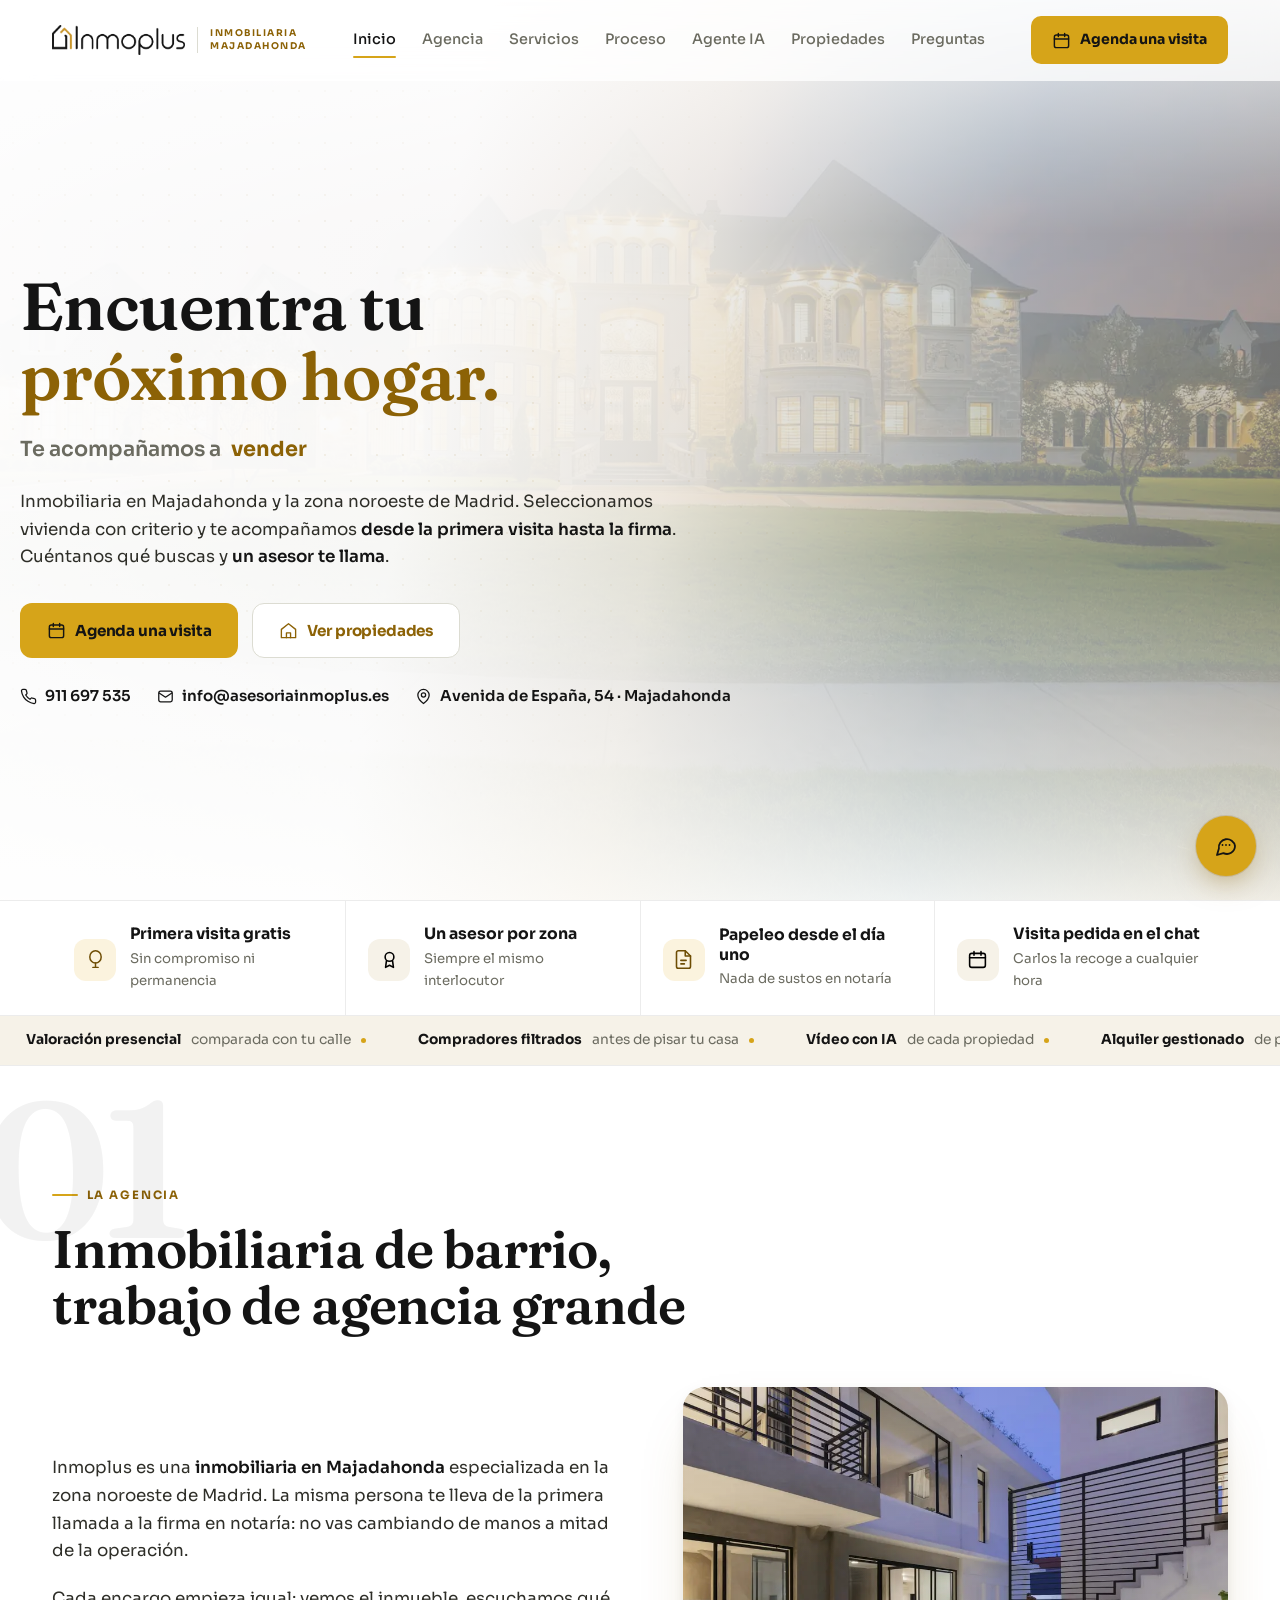
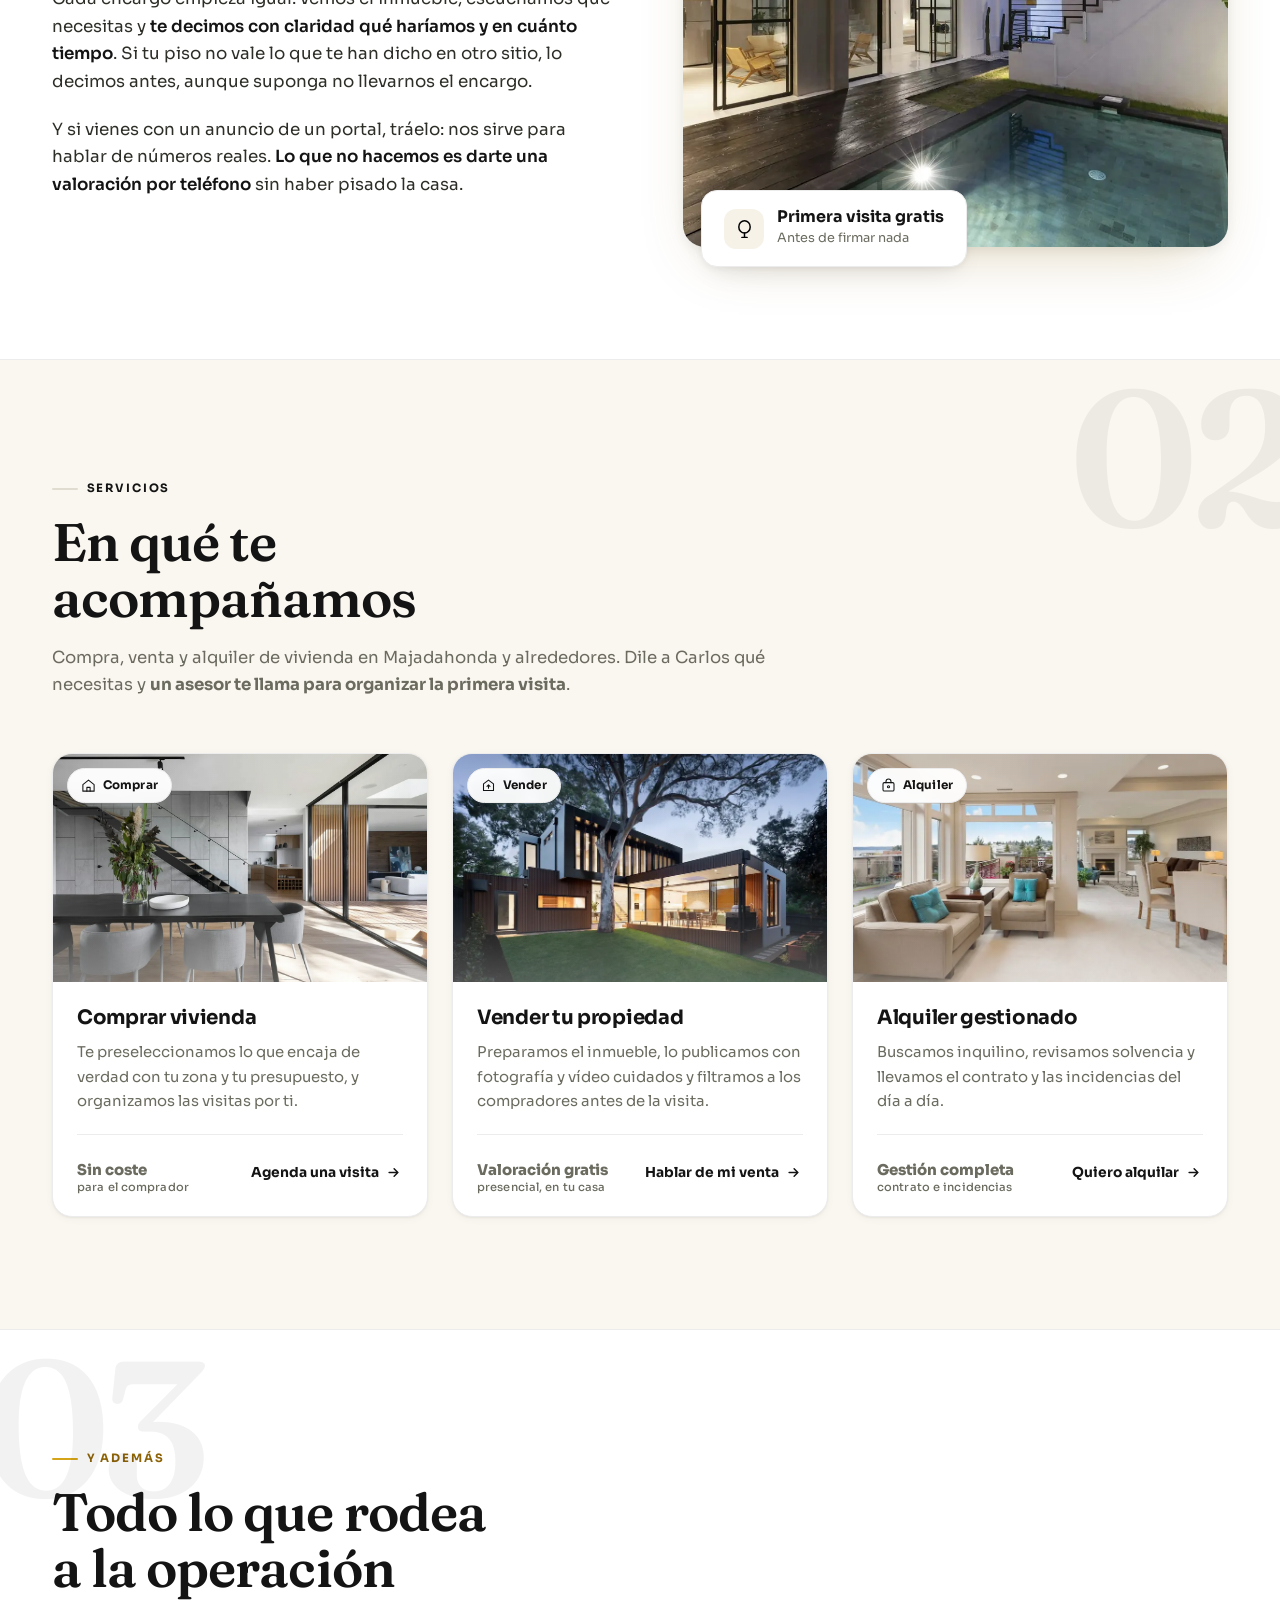
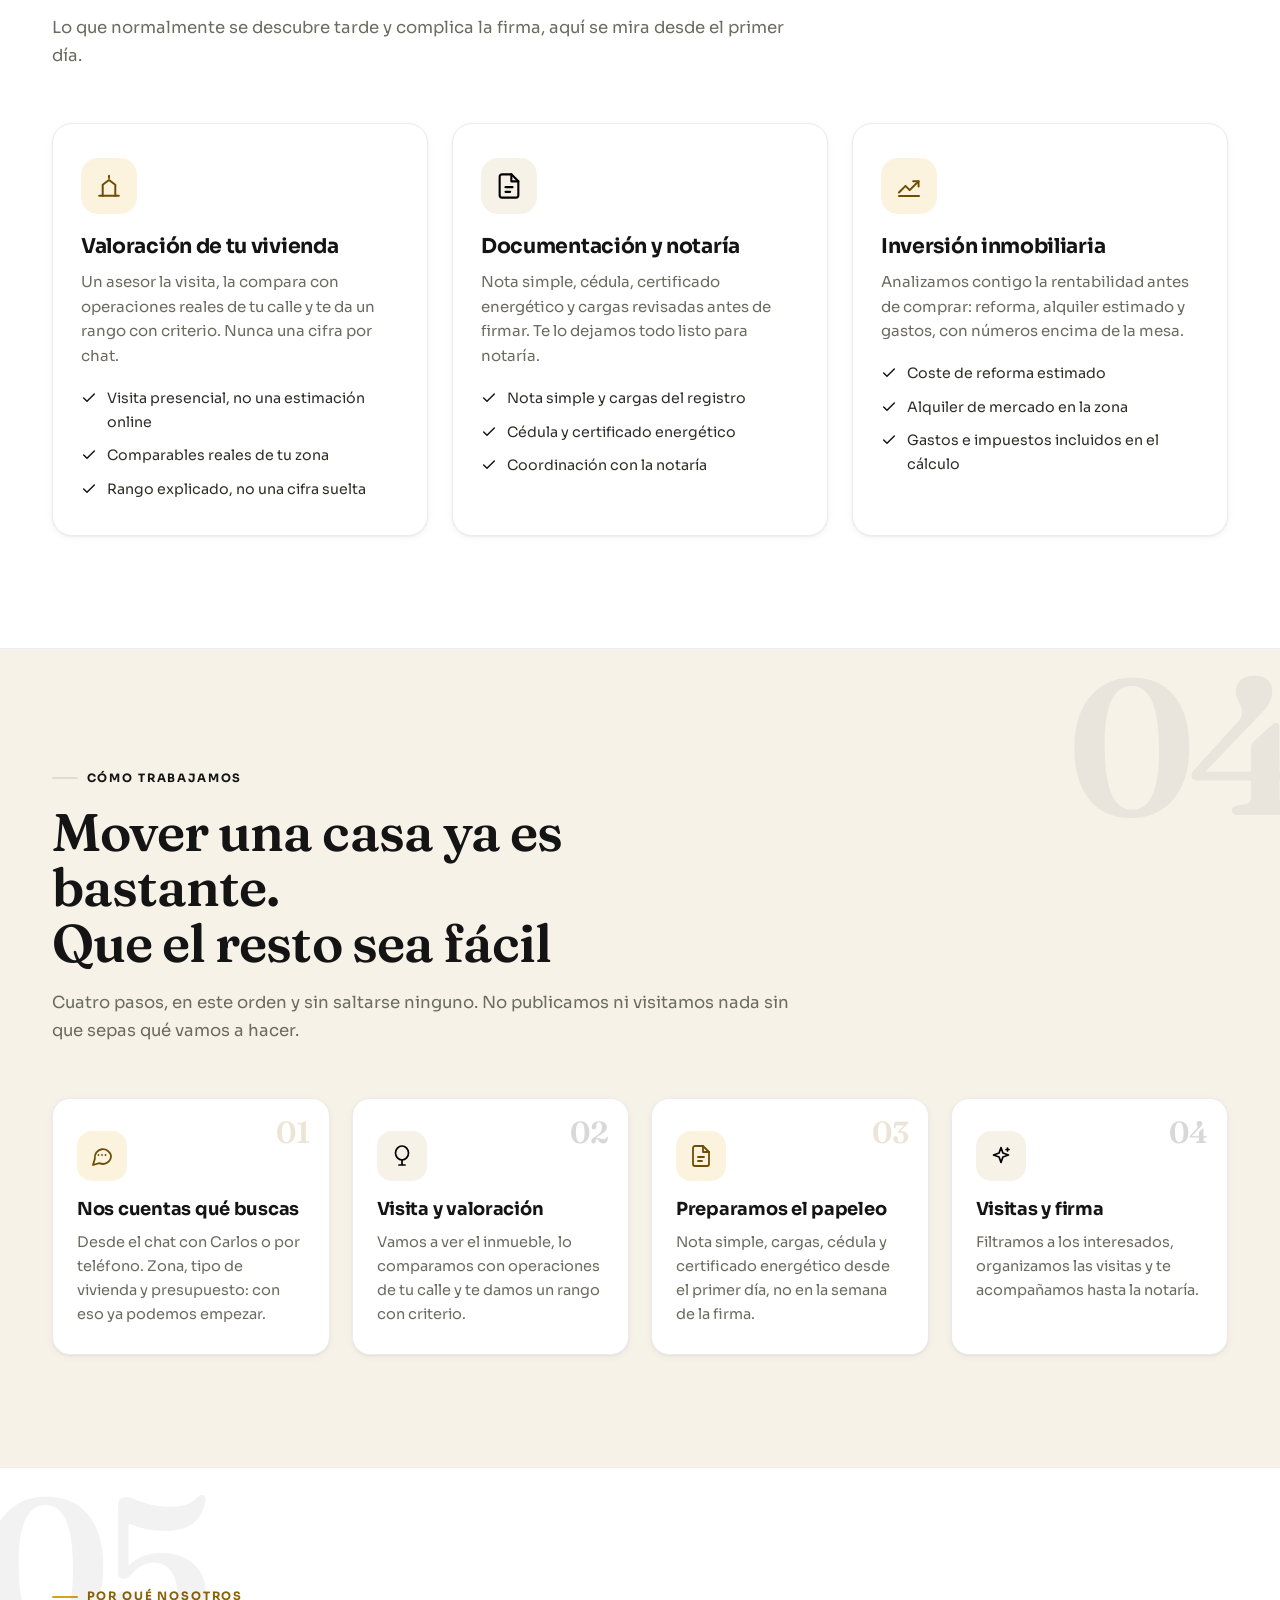
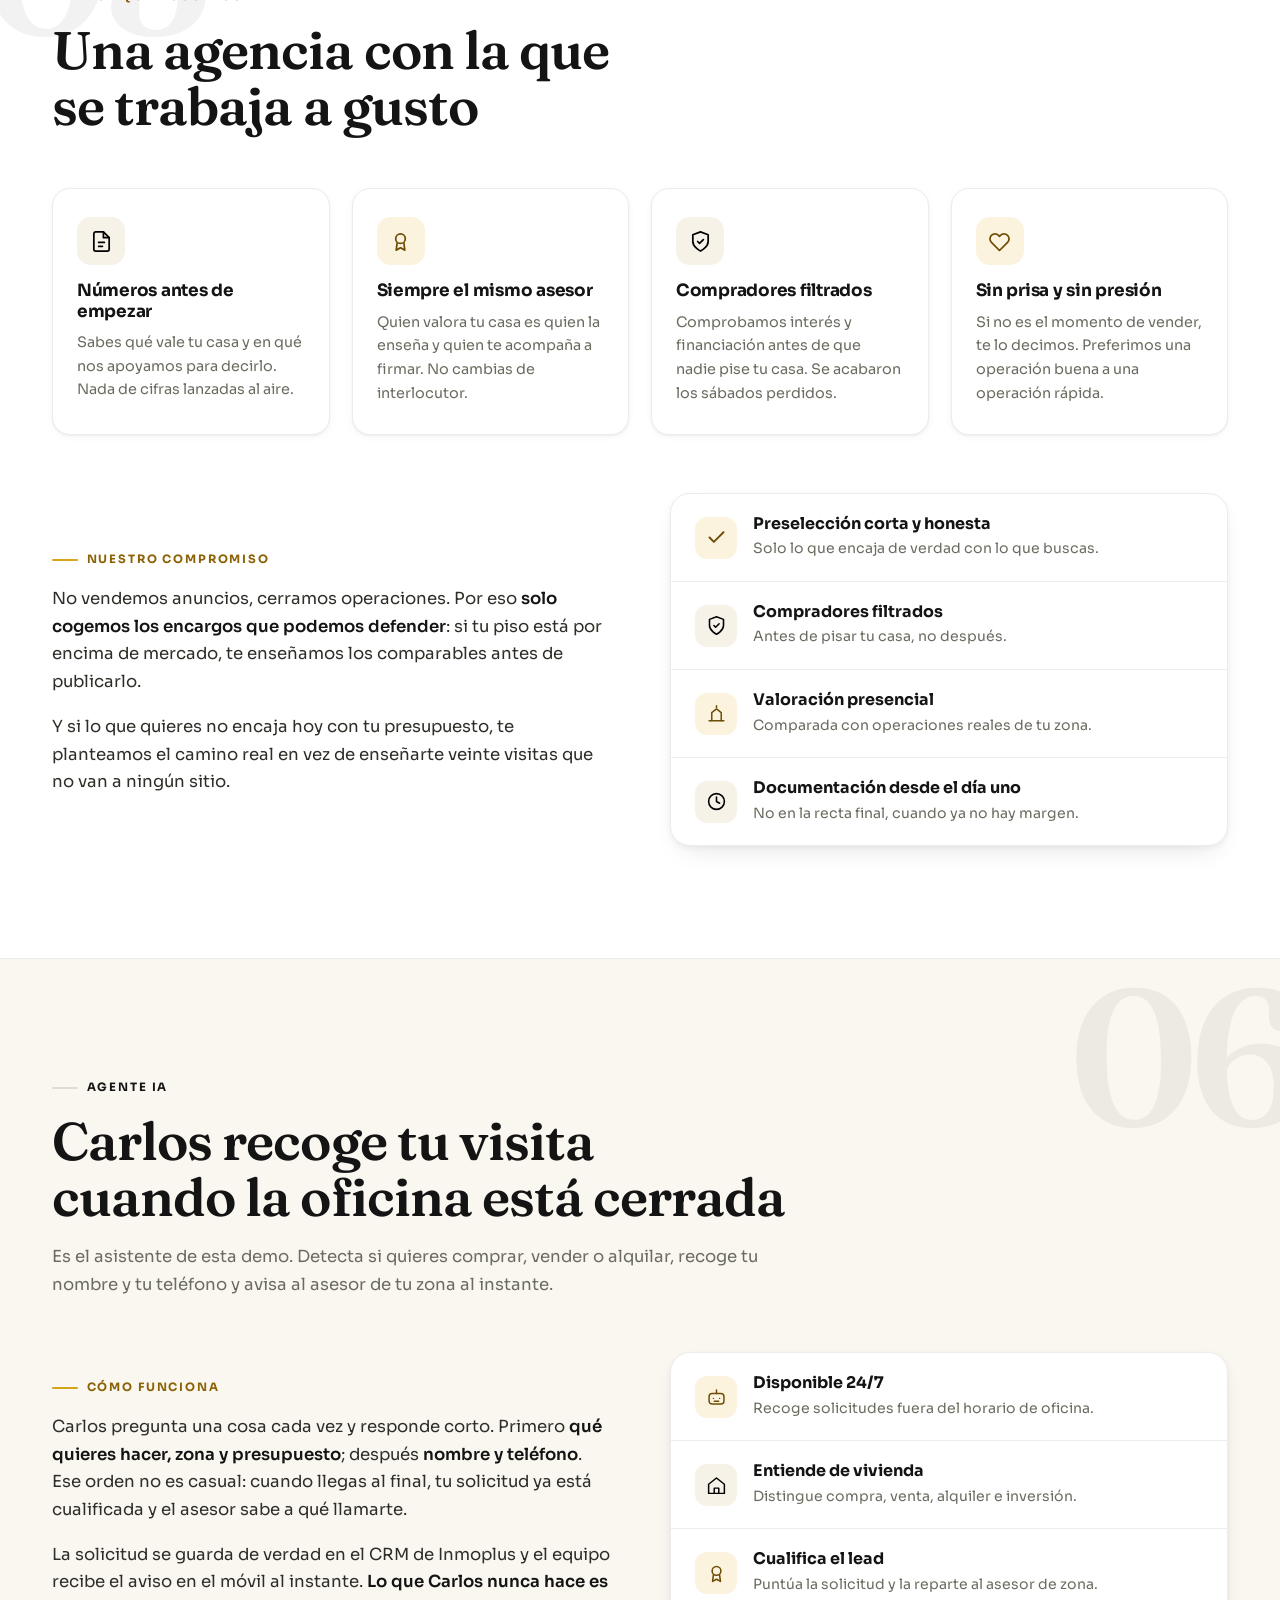
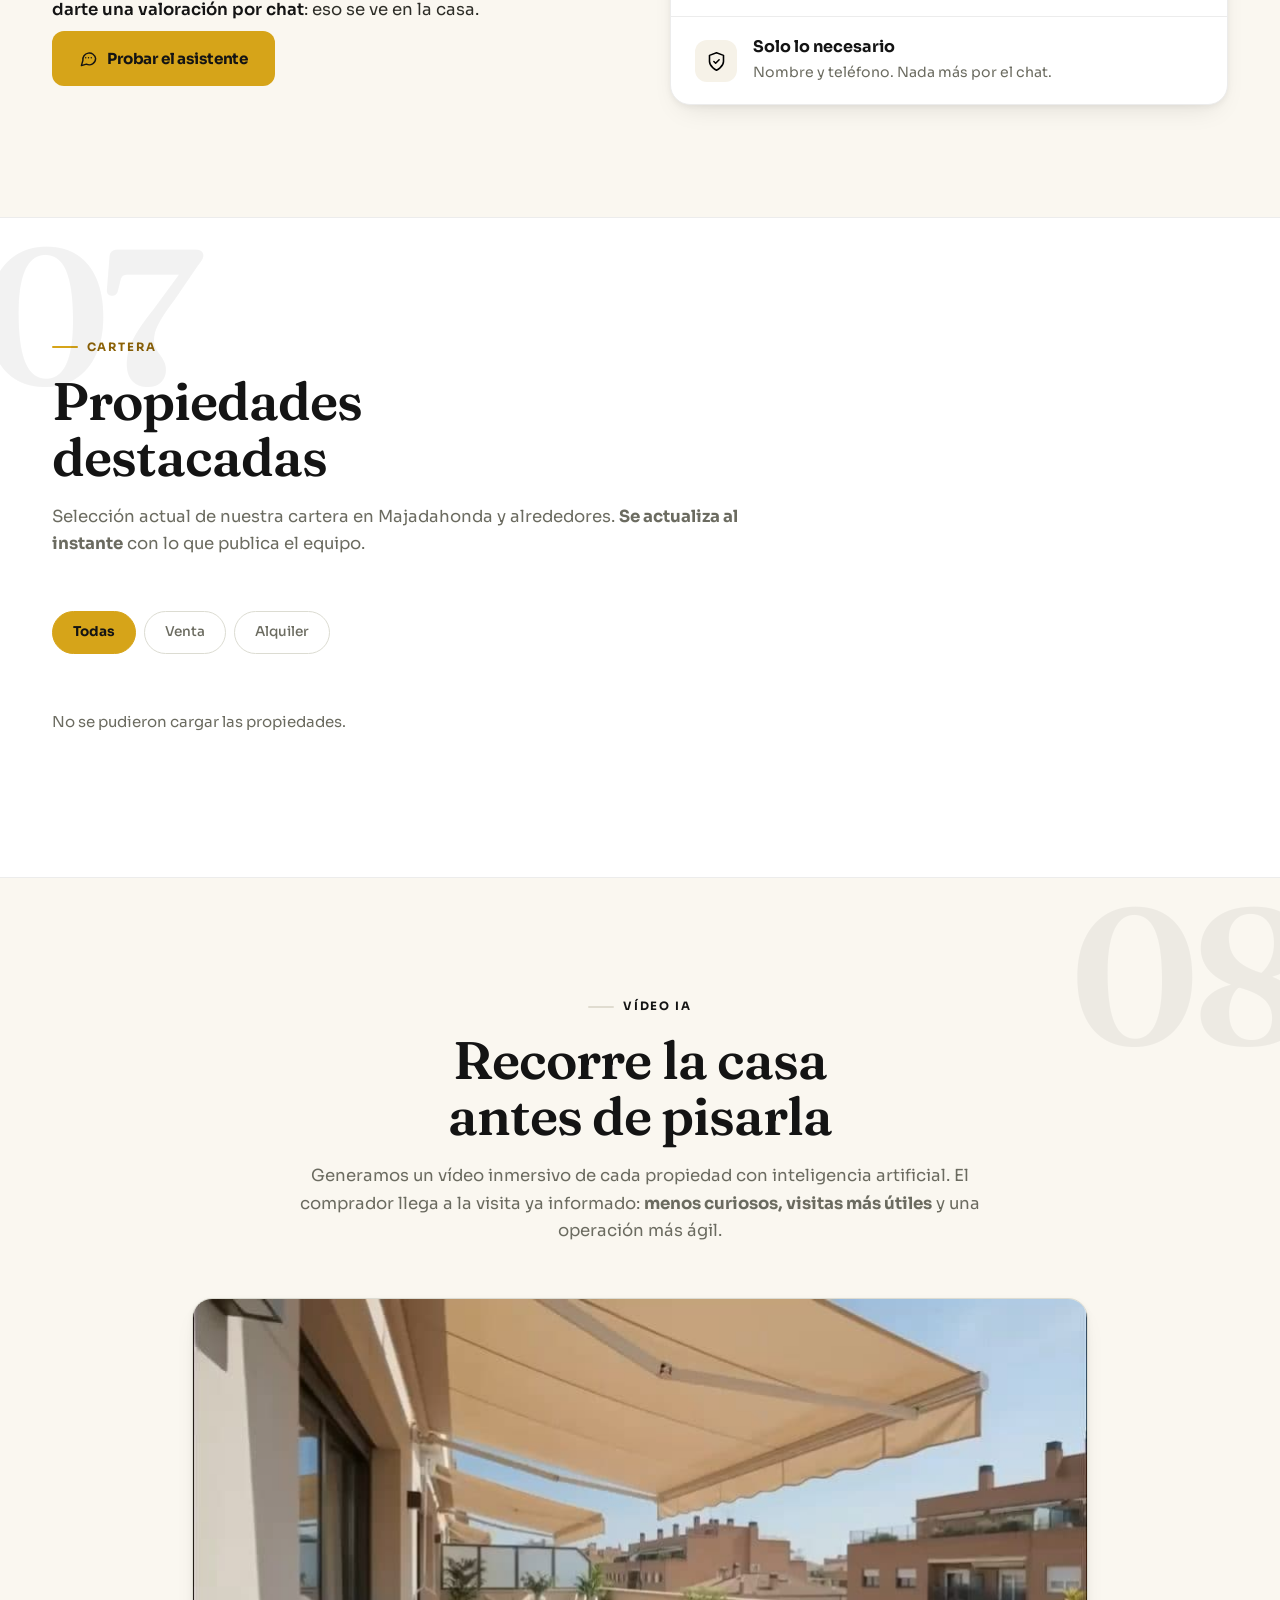
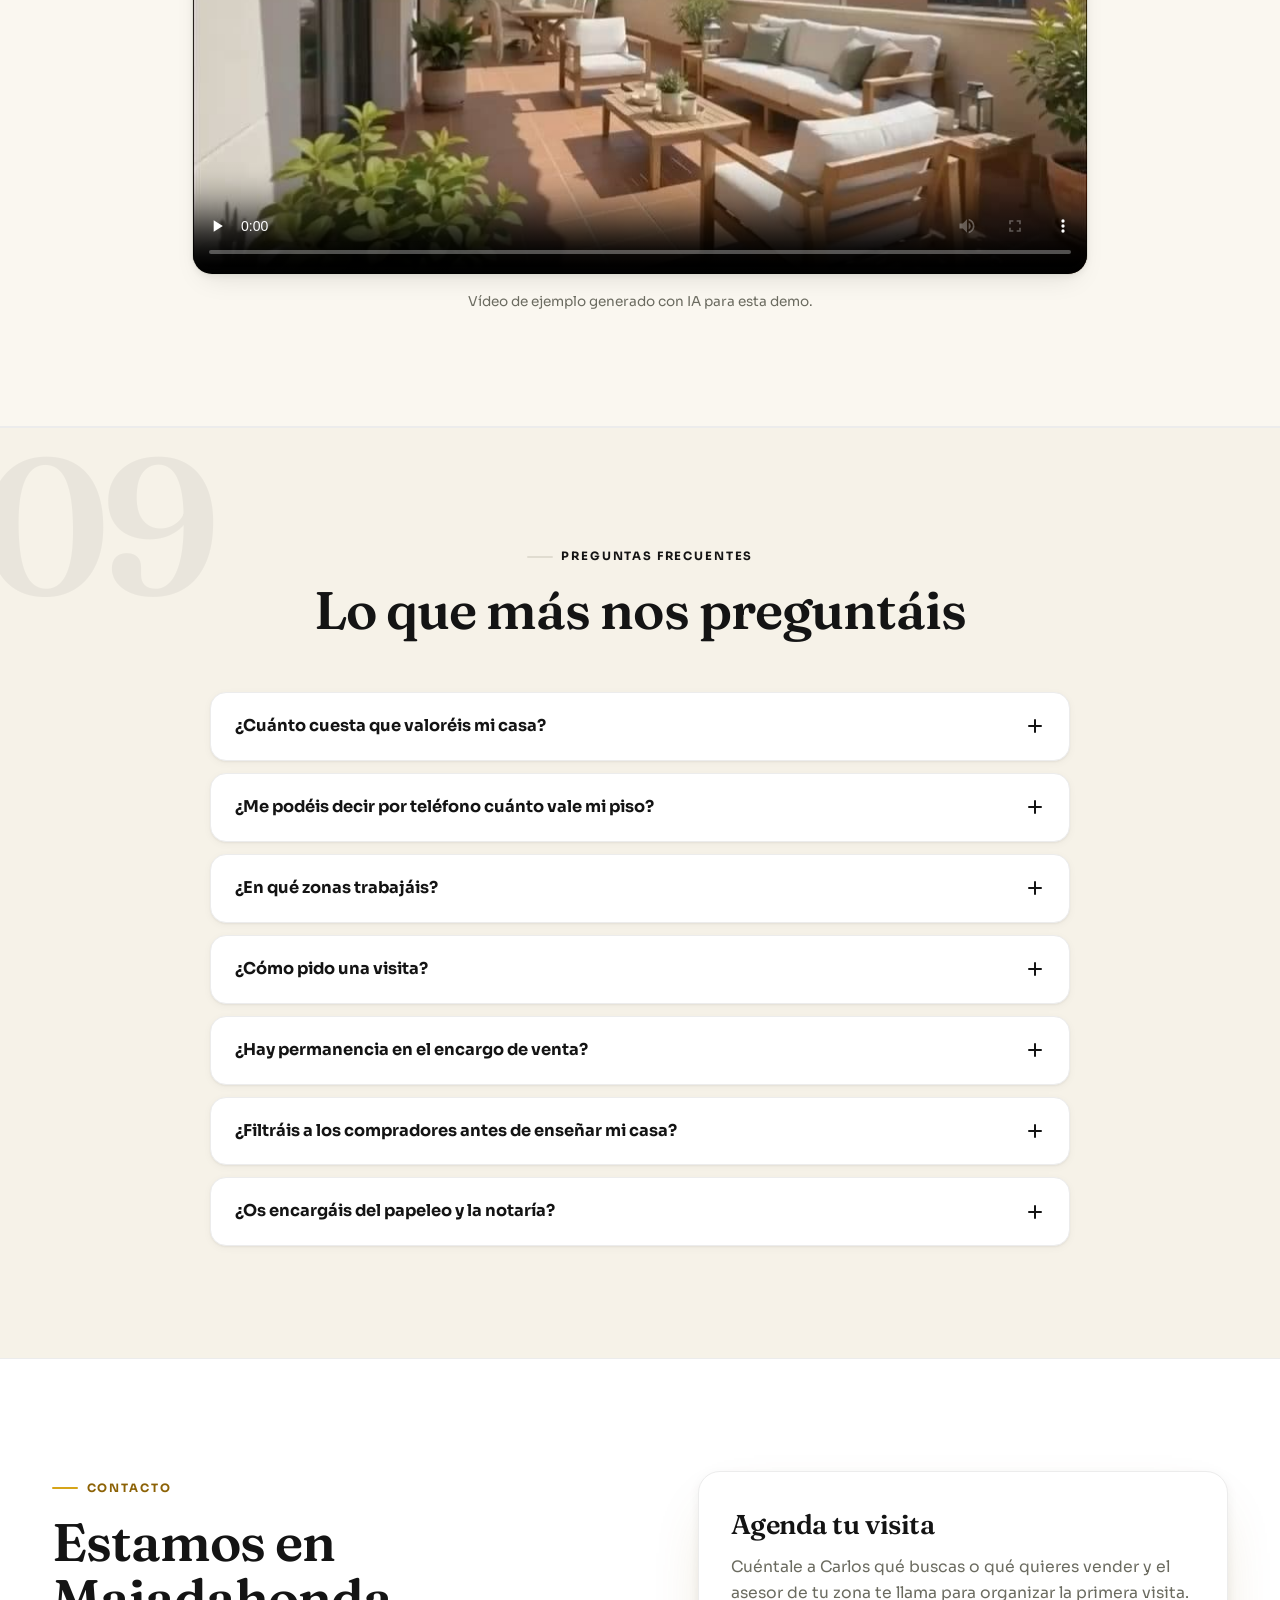
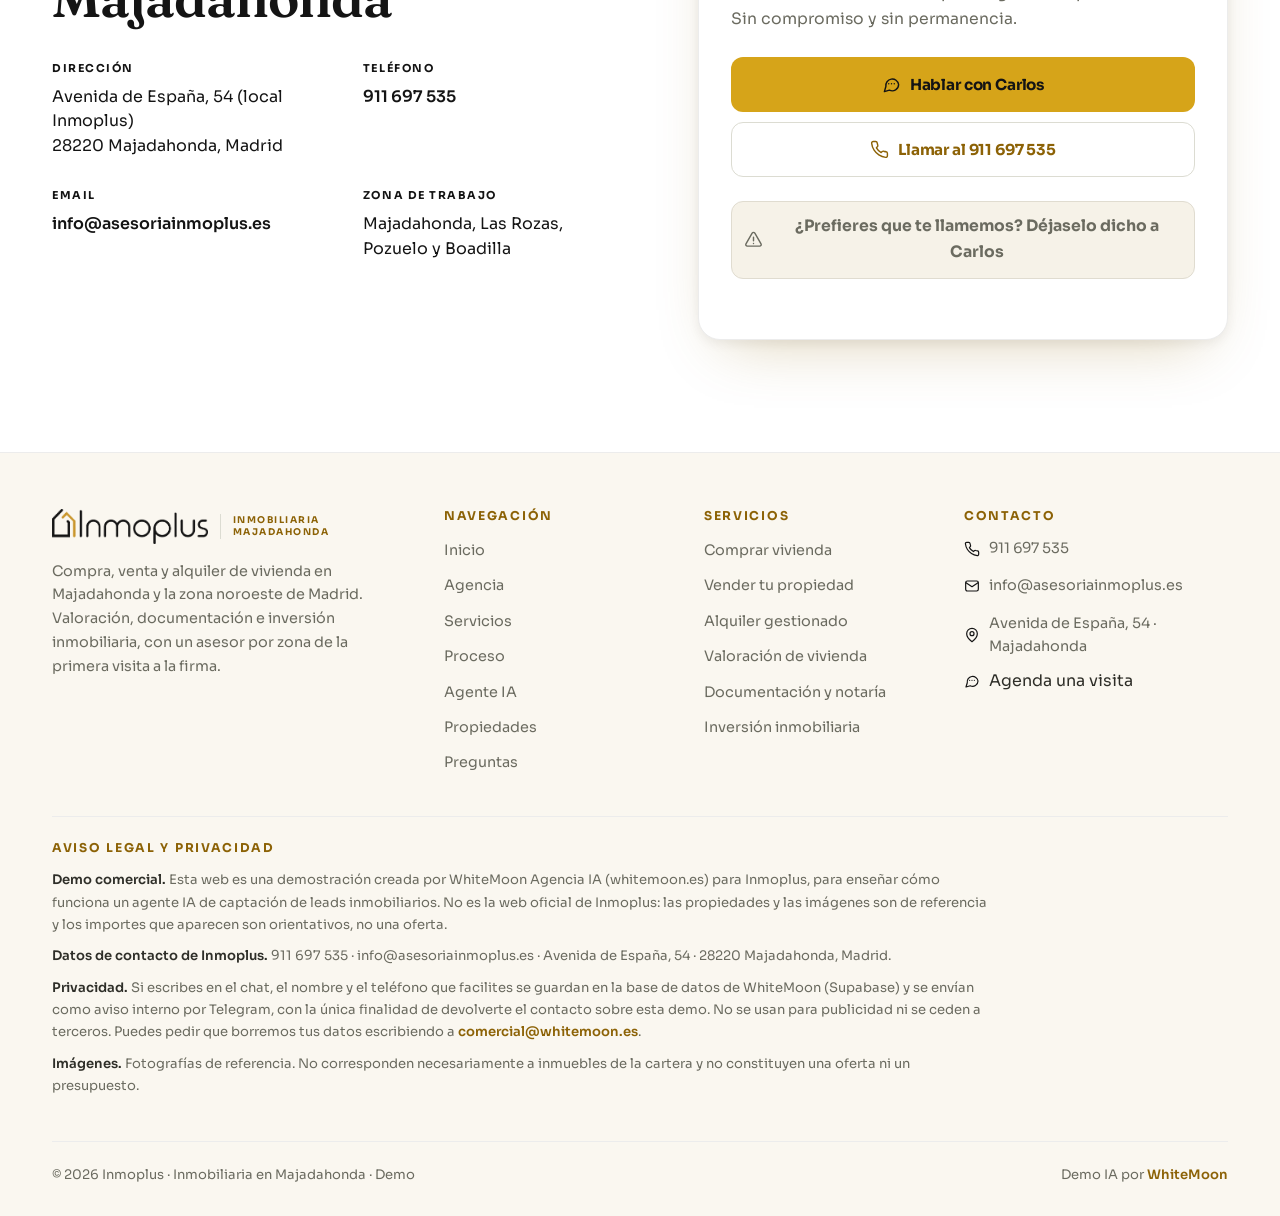
==== commit ac8949b8: "feat: logo Inmoplus en cabecera y pie, y favicon con la casa del logo - Cabecera: el lockup (chip mo" ====
--- a/index.html
+++ b/index.html
@@ -33,7 +33,9 @@
 <meta name="twitter:image" content="https://nexusforgeia.github.io/WHITEMOON-INMOPLUS/assets/img/og.jpg">
 
 <!-- Favicon: casa mostaza sobre crema -->
-<link rel="icon" href="data:image/svg+xml,%3Csvg xmlns='http://www.w3.org/2000/svg' viewBox='0 0 32 32'%3E%3Crect width='32' height='32' rx='7' fill='%23fbf3de'/%3E%3Cpath d='M16 5.6 5.8 13.4v13h7.1v-7.2h6.2v7.2h7.1v-13L16 5.6Z' fill='%23a9790f'/%3E%3C/svg%3E">
+<!-- Favicon: la casa del logo, en tinta sobre cuadrado mostaza -->
+<link rel="icon" type="image/png" sizes="32x32" href="assets/img/favicon-32.png">
+<link rel="apple-touch-icon" href="assets/img/apple-touch-icon.png">
 
 <link rel="preload" as="image" href="assets/img/hero-mansion-900.webp" type="image/webp" media="(max-width:900px)" fetchpriority="high">
 <link rel="preload" as="image" href="assets/img/hero-mansion.webp" type="image/webp" media="(min-width:901px)" fetchpriority="high">
@@ -67,10 +69,8 @@
 .nav{position:fixed;inset:0 0 auto 0;z-index:900;background:rgba(255,255,255,.74);backdrop-filter:blur(14px);border-bottom:1px solid transparent}
 .nav-inner{display:flex;align-items:center;justify-content:space-between;gap:20px;height:var(--nav-h)}
 .brand{display:flex;align-items:center;gap:12px;flex-shrink:0}
-.brand__mark{width:46px;height:46px;border-radius:14px;background:var(--m-chip);border:1px solid var(--line);display:grid;place-items:center;flex-shrink:0;color:var(--m-ink)}
-.brand__mark svg{width:26px;height:26px}
-.brand__txt b{font-family:var(--display);font-weight:600;font-size:1.1rem;color:var(--text);line-height:1.1;display:block;letter-spacing:-.02em}
-.brand__txt small{font-family:var(--body);font-weight:700;font-size:.6rem;letter-spacing:.18em;text-transform:uppercase;color:var(--m-ink);display:block;margin-top:2px}
+.brand__logo{height:30px;width:auto;display:block;flex-shrink:0}
+.brand__sub{font-family:var(--body);font-weight:700;font-size:.58rem;letter-spacing:.16em;text-transform:uppercase;color:var(--m-ink);line-height:1.35;padding-left:12px;border-left:1px solid var(--line-2)}
 .nav-links{display:flex;align-items:center;gap:26px}
 .nav-links a{font-size:.9rem;font-weight:500;color:var(--muted);position:relative;padding:6px 0}
 .nav-cta{display:flex;align-items:center;gap:14px}
@@ -165,9 +165,9 @@
 <!-- ===================== NAV ===================== -->
 <header class="nav" id="nav">
   <div class="wrap nav-inner">
-    <a href="./" class="brand">
-      <span class="brand__mark"><svg aria-hidden="true"><use href="#ic-home"/></svg></span>
-      <span class="brand__txt"><b>Inmoplus</b><small>Inmobiliaria · Majadahonda</small></span>
+    <a href="./" class="brand" aria-label="Inmoplus, inicio">
+      <img class="brand__logo" src="LOGO-INMOPLUS-OSCURO.png" alt="Inmoplus" width="133" height="30" fetchpriority="high" decoding="async">
+      <span class="brand__sub">Inmobiliaria<br>Majadahonda</span>
     </a>
     <nav class="nav-links" id="navLinks" aria-label="Navegación principal">
       <a href="#top" class="active">Inicio</a>
@@ -753,9 +753,9 @@
   <div class="wrap">
     <div class="foot-grid">
       <div class="foot-brand">
-        <a href="./" class="brand">
-          <span class="brand__mark"><svg aria-hidden="true"><use href="#ic-home"/></svg></span>
-          <span class="brand__txt"><b>Inmoplus</b><small>Inmobiliaria · Majadahonda</small></span>
+        <a href="./" class="brand" aria-label="Inmoplus, inicio">
+          <img class="brand__logo" src="LOGO-INMOPLUS-OSCURO.png" alt="Inmoplus" width="156" height="35" loading="lazy" decoding="async">
+          <span class="brand__sub">Inmobiliaria<br>Majadahonda</span>
         </a>
         <p>Compra, venta y alquiler de vivienda en Majadahonda y la zona noroeste de Madrid. Valoración, documentación e inversión inmobiliaria, con un asesor por zona de la primera visita a la firma.</p>
       </div>
--- a/assets/css/style.css
+++ b/assets/css/style.css
@@ -101,15 +101,20 @@
 .nav.scrolled{background:rgba(255,255,255,.95);border-bottom-color:var(--line);box-shadow:0 1px 20px rgba(20,20,20,.06)}
 .nav-inner{display:flex;align-items:center;justify-content:space-between;gap:20px;height:var(--nav-h)}
 .brand{display:flex;align-items:center;gap:12px;flex-shrink:0}
-/* Tinte suave detrás del logo: la luna tiene zonas blancas que se perderían
-   sobre fondo blanco puro. */
-.brand__mark{
-  width:46px;height:46px;border-radius:14px;background:var(--negro-chip);
-  border:1px solid var(--line);display:grid;place-items:center;flex-shrink:0;
-}
-.brand__mark img{width:32px;height:auto}
-.brand__txt b{font-family:var(--display);font-weight:600;font-size:1.1rem;color:var(--text);line-height:1.1;display:block;letter-spacing:-.02em}
-.brand__txt small{font-family:var(--body);font-weight:700;font-size:.6rem;letter-spacing:.18em;text-transform:uppercase;color:var(--negro-2);display:block;margin-top:2px}
+/* El PNG del logo ya lleva la palabra "Inmoplus": aquí no se repite el texto.
+   Se fija la altura y width:auto respeta el ratio 4.45:1 del original; los
+   atributos width/height del <img> reservan el hueco y mantienen el CLS a 0. */
+.brand__logo{height:30px;width:auto;display:block;flex-shrink:0}
+/* Bajada de marca, separada por un filete fino. Se parte en dos líneas para
+   no ensanchar la cabecera y dejar sitio a los siete enlaces del nav. */
+.brand__sub{
+  font-family:var(--body);font-weight:700;font-size:.58rem;letter-spacing:.16em;
+  text-transform:uppercase;color:var(--m-ink);line-height:1.35;
+  padding-left:12px;border-left:1px solid var(--line-2);
+}
+.foot-brand .brand__logo{height:35px}
+/* Por debajo de 420px la bajada estorba al botón de menú. */
+@media (max-width:420px){.nav .brand__sub{display:none}}
 .nav-links{display:flex;align-items:center;gap:26px}
 .nav-links a{font-size:.9rem;font-weight:500;color:var(--muted);position:relative;padding:6px 0;white-space:nowrap;transition:color .22s}
 .nav-links a::after{content:"";position:absolute;left:0;right:100%;bottom:0;height:2px;border-radius:2px;background:var(--m);transition:right .28s}
--- a/assets/css/style.css
+++ b/assets/css/style.css
@@ -101,15 +101,20 @@
 .nav.scrolled{background:rgba(255,255,255,.95);border-bottom-color:var(--line);box-shadow:0 1px 20px rgba(20,20,20,.06)}
 .nav-inner{display:flex;align-items:center;justify-content:space-between;gap:20px;height:var(--nav-h)}
 .brand{display:flex;align-items:center;gap:12px;flex-shrink:0}
-/* Tinte suave detrás del logo: la luna tiene zonas blancas que se perderían
-   sobre fondo blanco puro. */
-.brand__mark{
-  width:46px;height:46px;border-radius:14px;background:var(--negro-chip);
-  border:1px solid var(--line);display:grid;place-items:center;flex-shrink:0;
-}
-.brand__mark img{width:32px;height:auto}
-.brand__txt b{font-family:var(--display);font-weight:600;font-size:1.1rem;color:var(--text);line-height:1.1;display:block;letter-spacing:-.02em}
-.brand__txt small{font-family:var(--body);font-weight:700;font-size:.6rem;letter-spacing:.18em;text-transform:uppercase;color:var(--negro-2);display:block;margin-top:2px}
+/* El PNG del logo ya lleva la palabra "Inmoplus": aquí no se repite el texto.
+   Se fija la altura y width:auto respeta el ratio 4.45:1 del original; los
+   atributos width/height del <img> reservan el hueco y mantienen el CLS a 0. */
+.brand__logo{height:30px;width:auto;display:block;flex-shrink:0}
+/* Bajada de marca, separada por un filete fino. Se parte en dos líneas para
+   no ensanchar la cabecera y dejar sitio a los siete enlaces del nav. */
+.brand__sub{
+  font-family:var(--body);font-weight:700;font-size:.58rem;letter-spacing:.16em;
+  text-transform:uppercase;color:var(--m-ink);line-height:1.35;
+  padding-left:12px;border-left:1px solid var(--line-2);
+}
+.foot-brand .brand__logo{height:35px}
+/* Por debajo de 420px la bajada estorba al botón de menú. */
+@media (max-width:420px){.nav .brand__sub{display:none}}
 .nav-links{display:flex;align-items:center;gap:26px}
 .nav-links a{font-size:.9rem;font-weight:500;color:var(--muted);position:relative;padding:6px 0;white-space:nowrap;transition:color .22s}
 .nav-links a::after{content:"";position:absolute;left:0;right:100%;bottom:0;height:2px;border-radius:2px;background:var(--m);transition:right .28s}
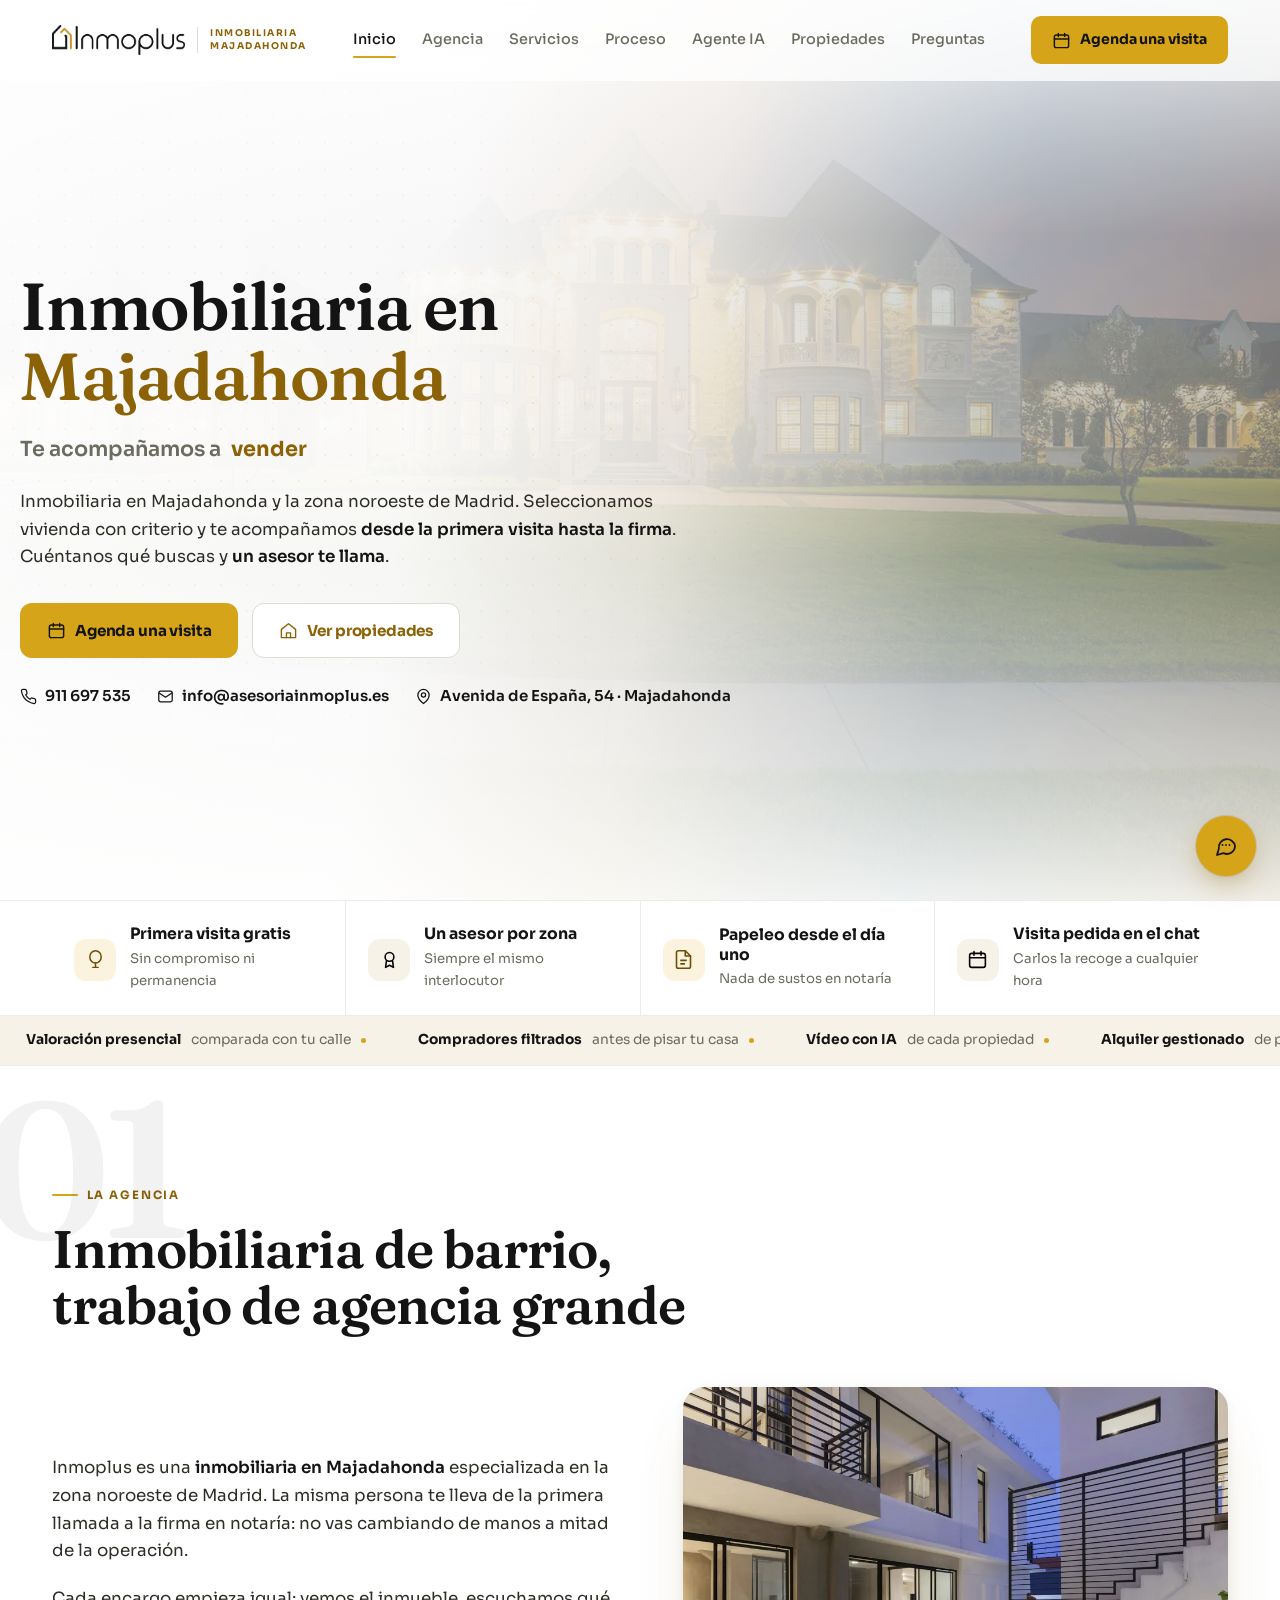
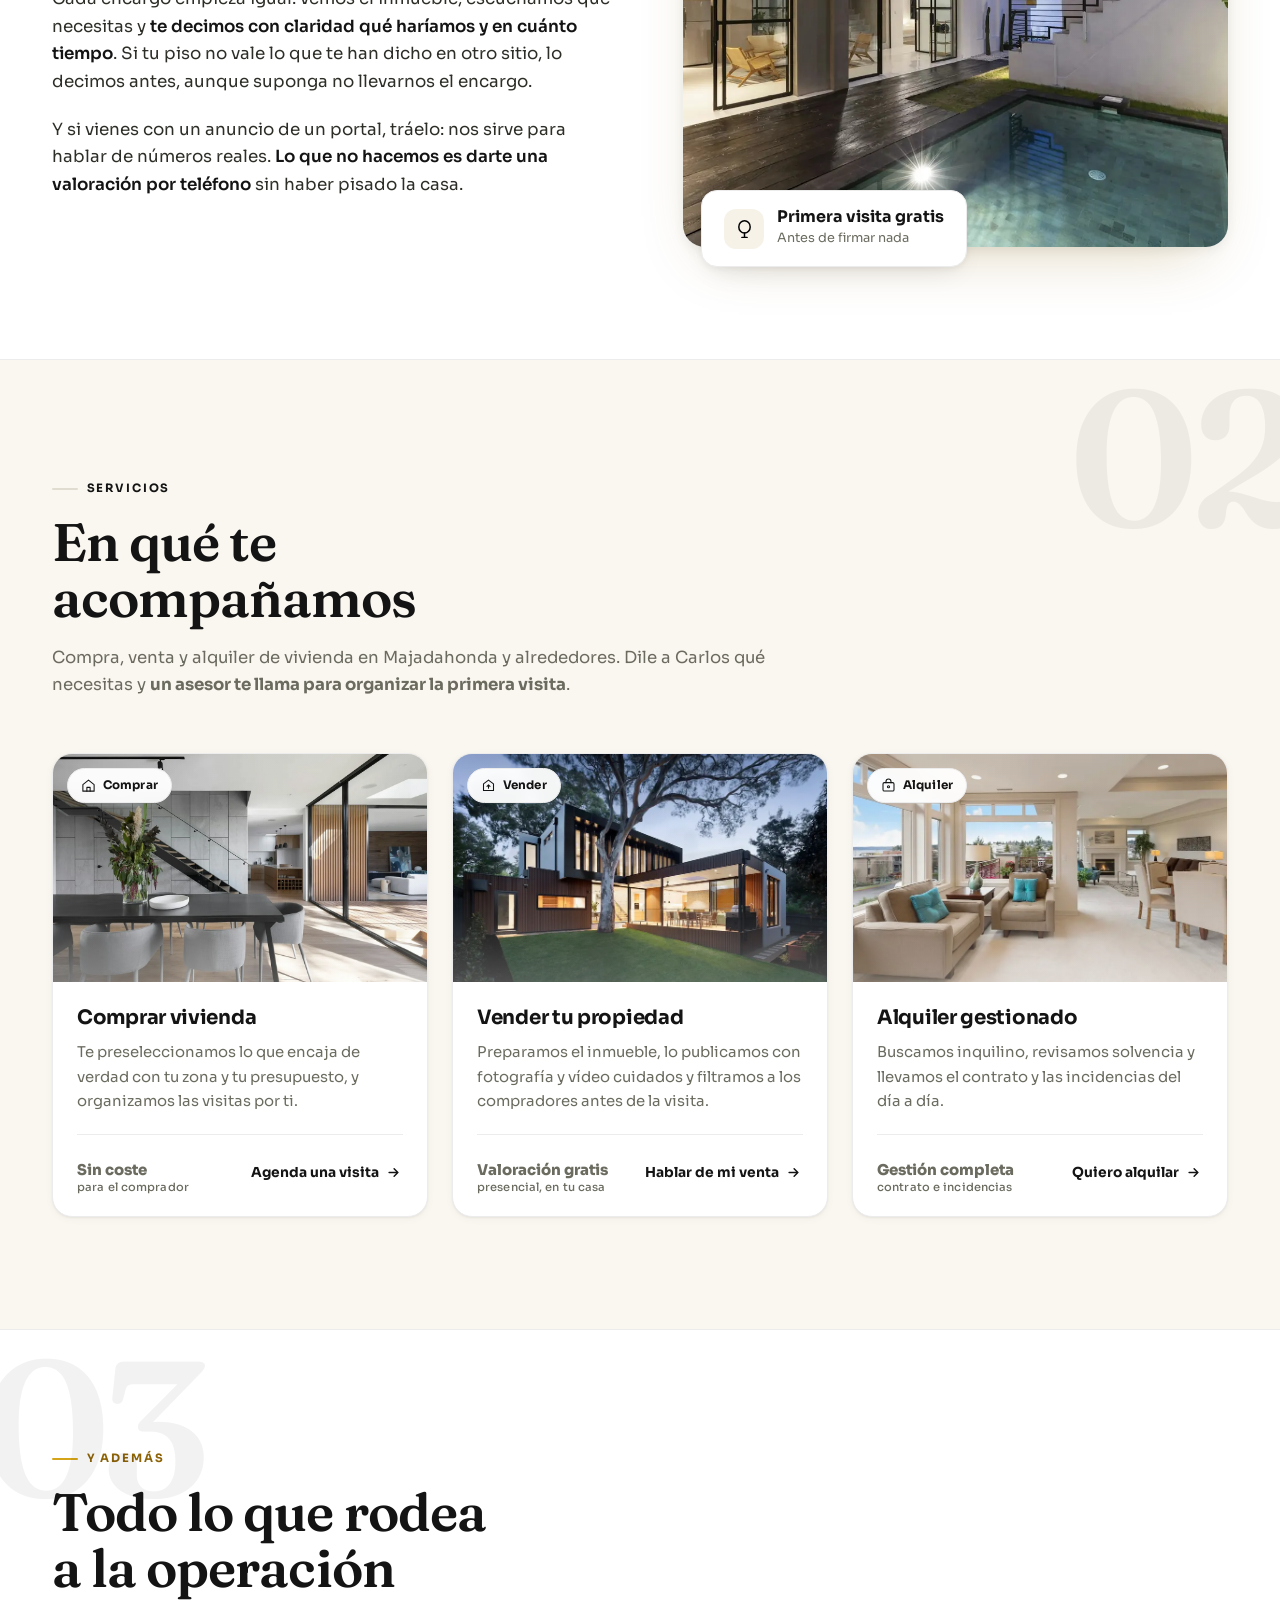
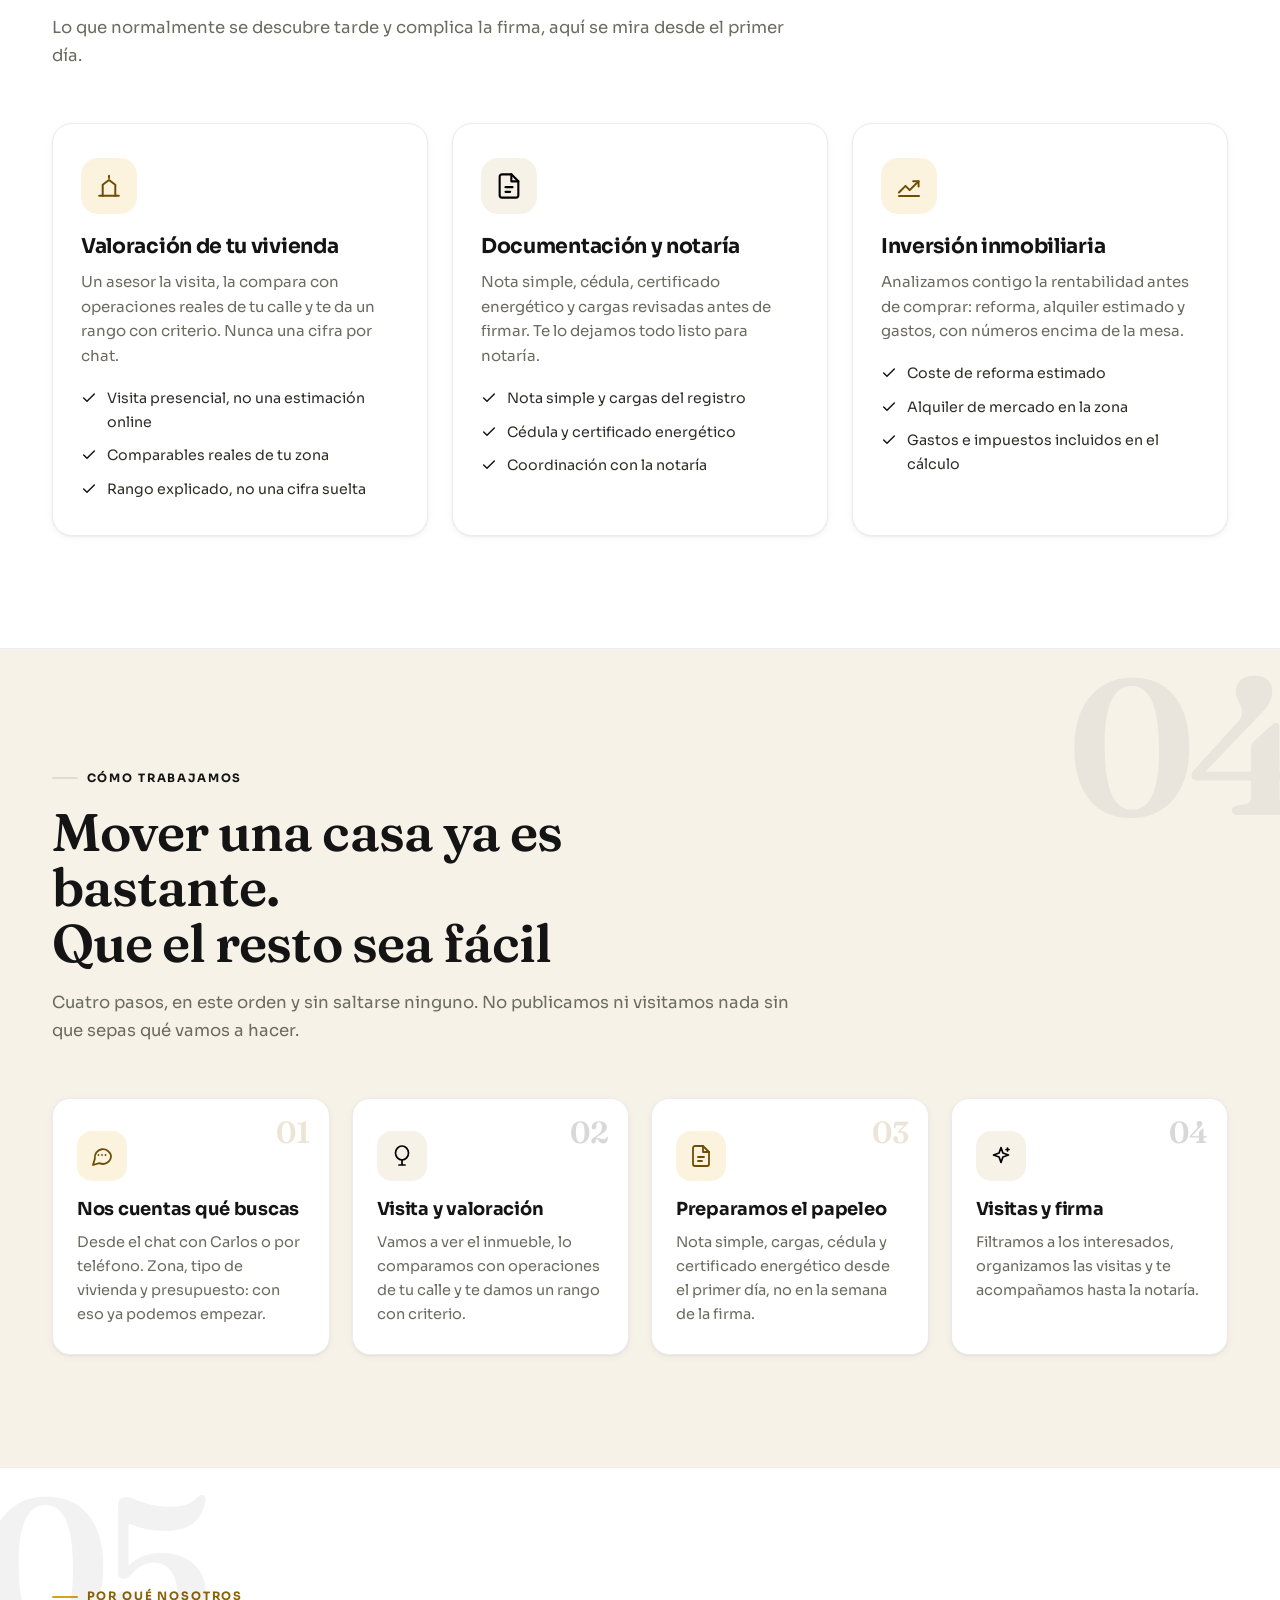
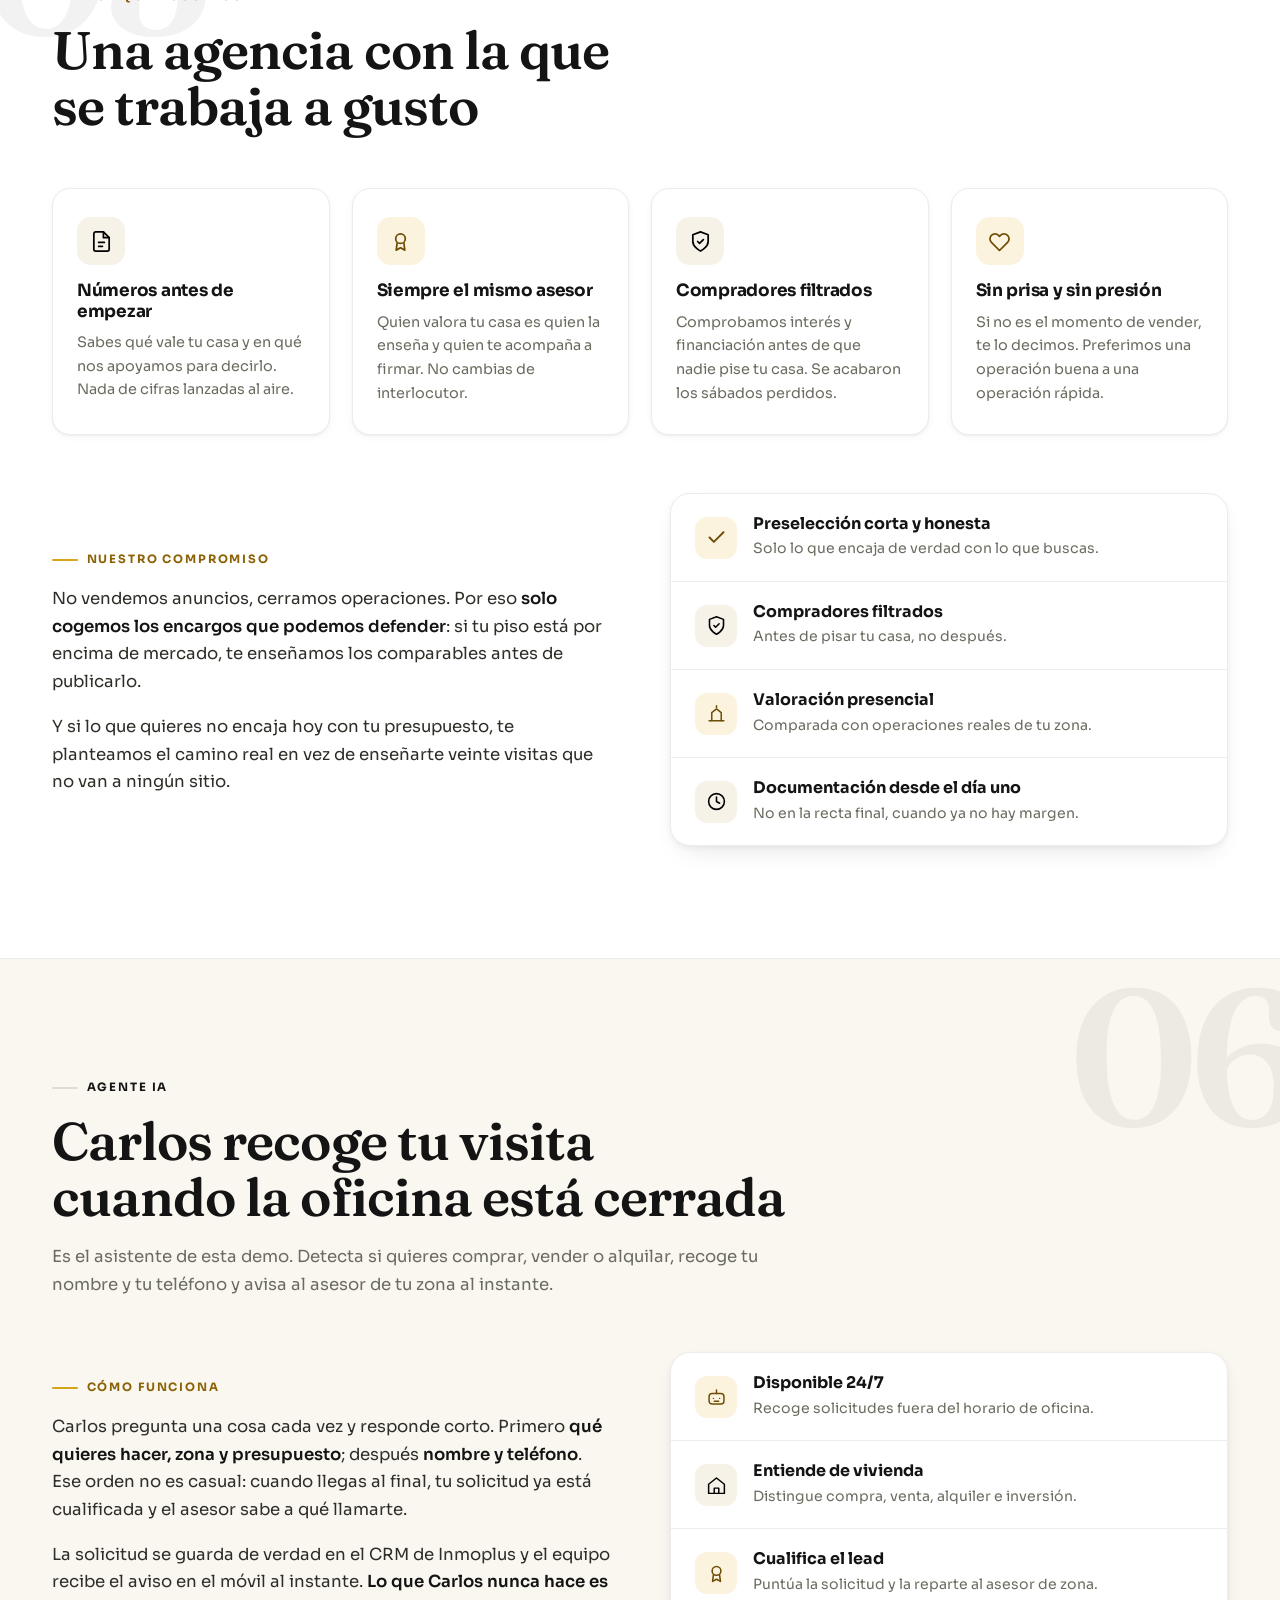
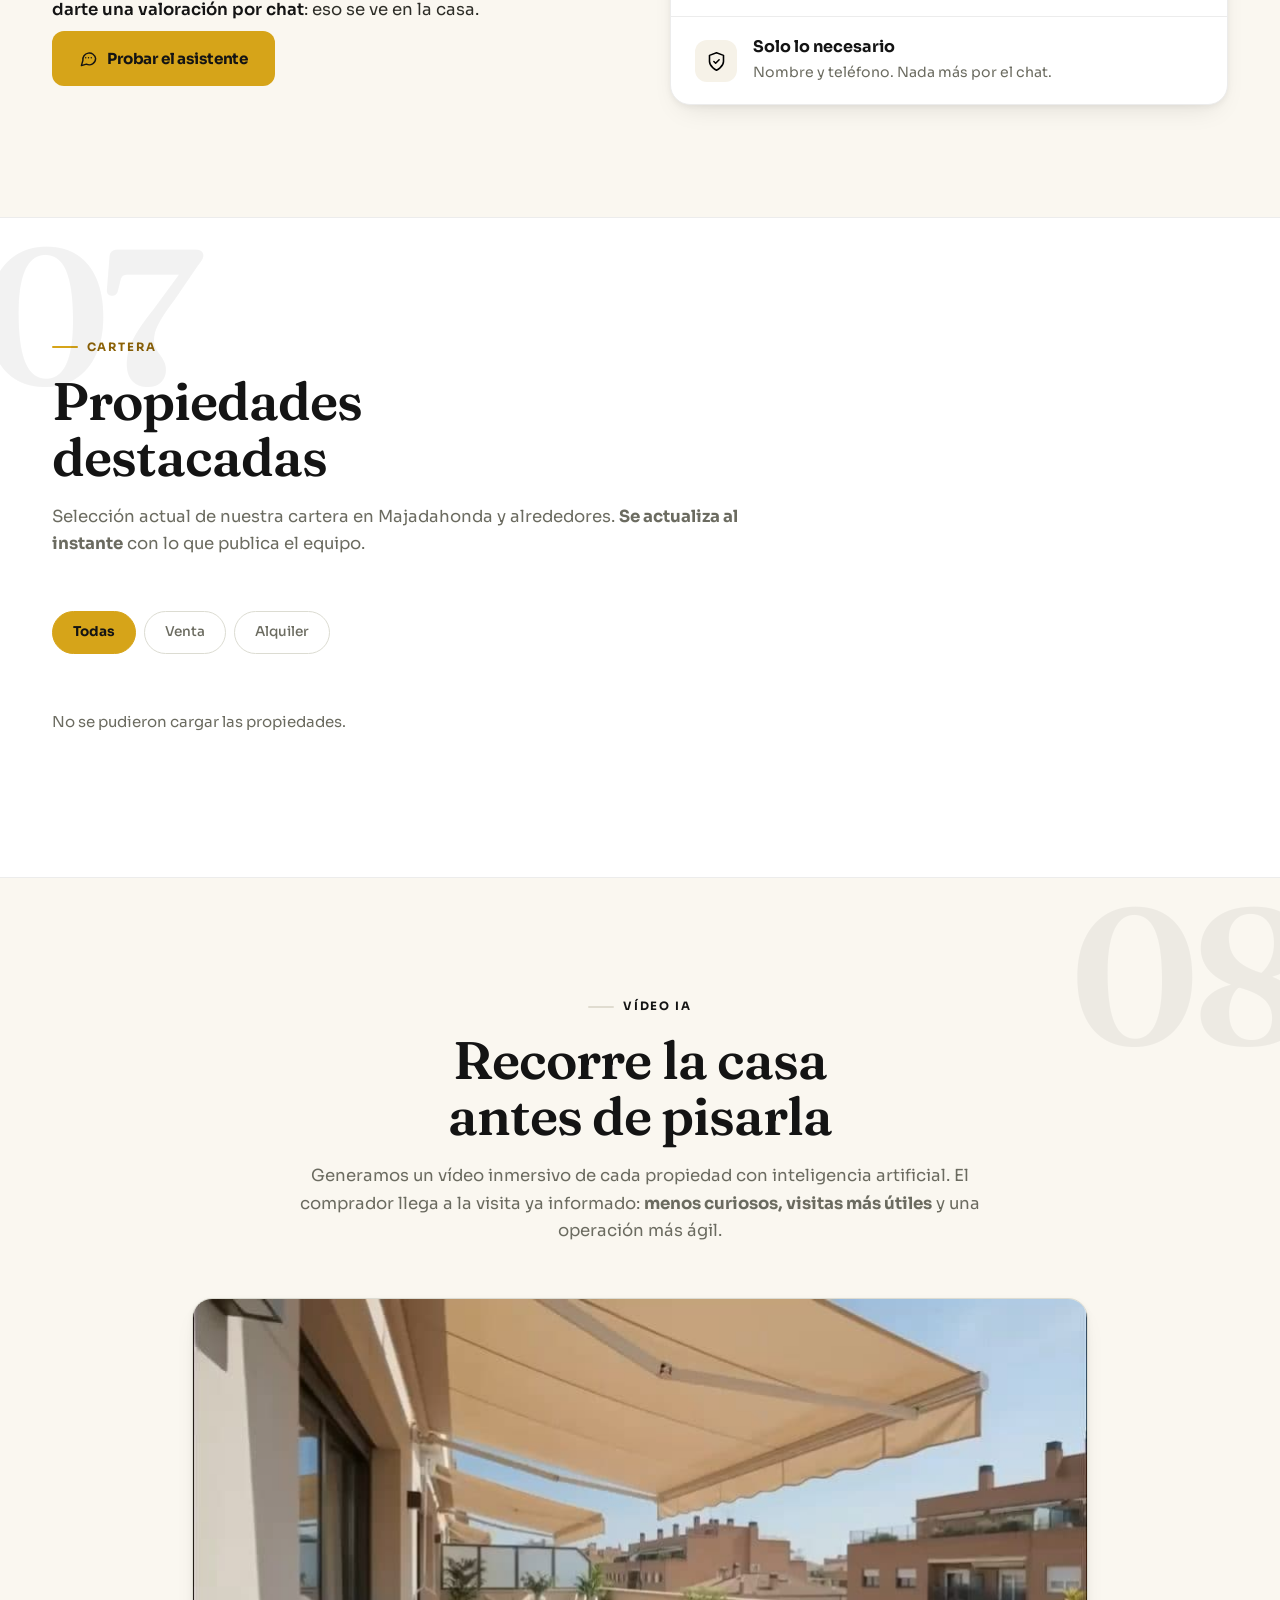
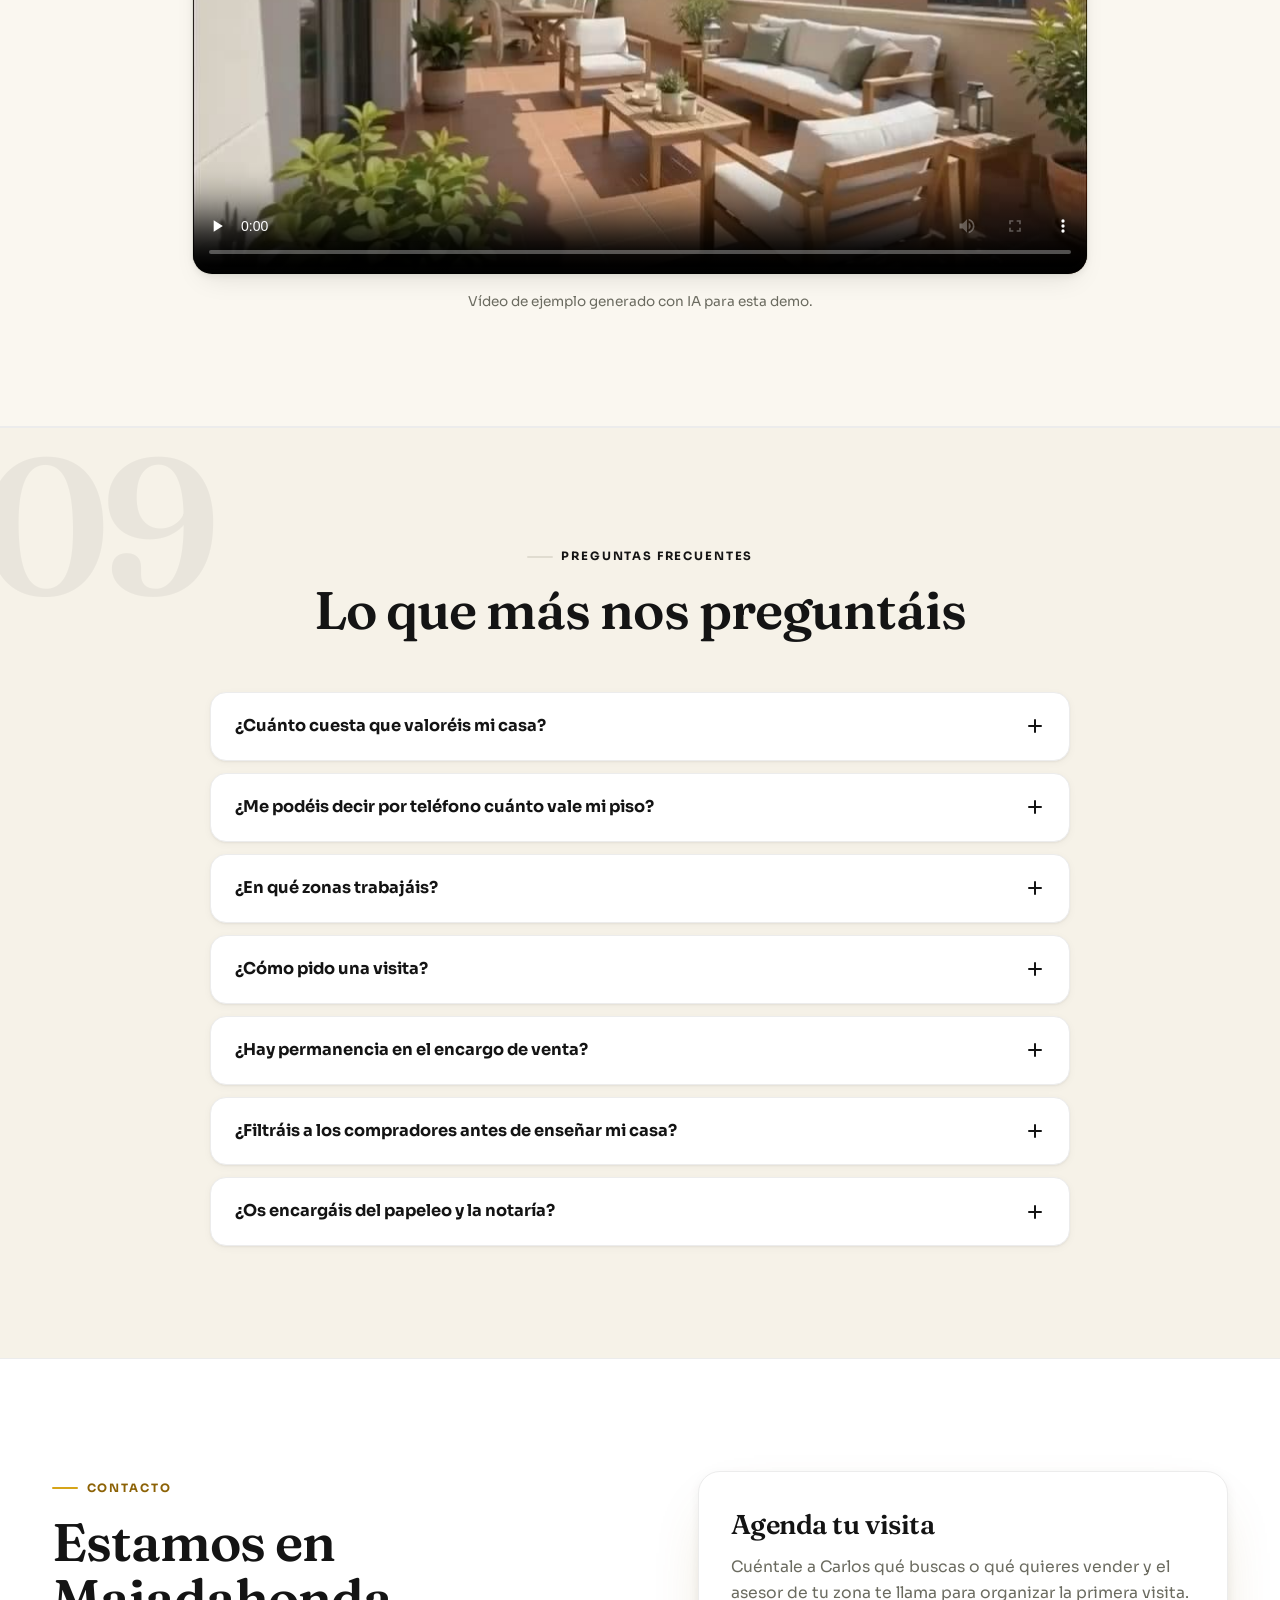
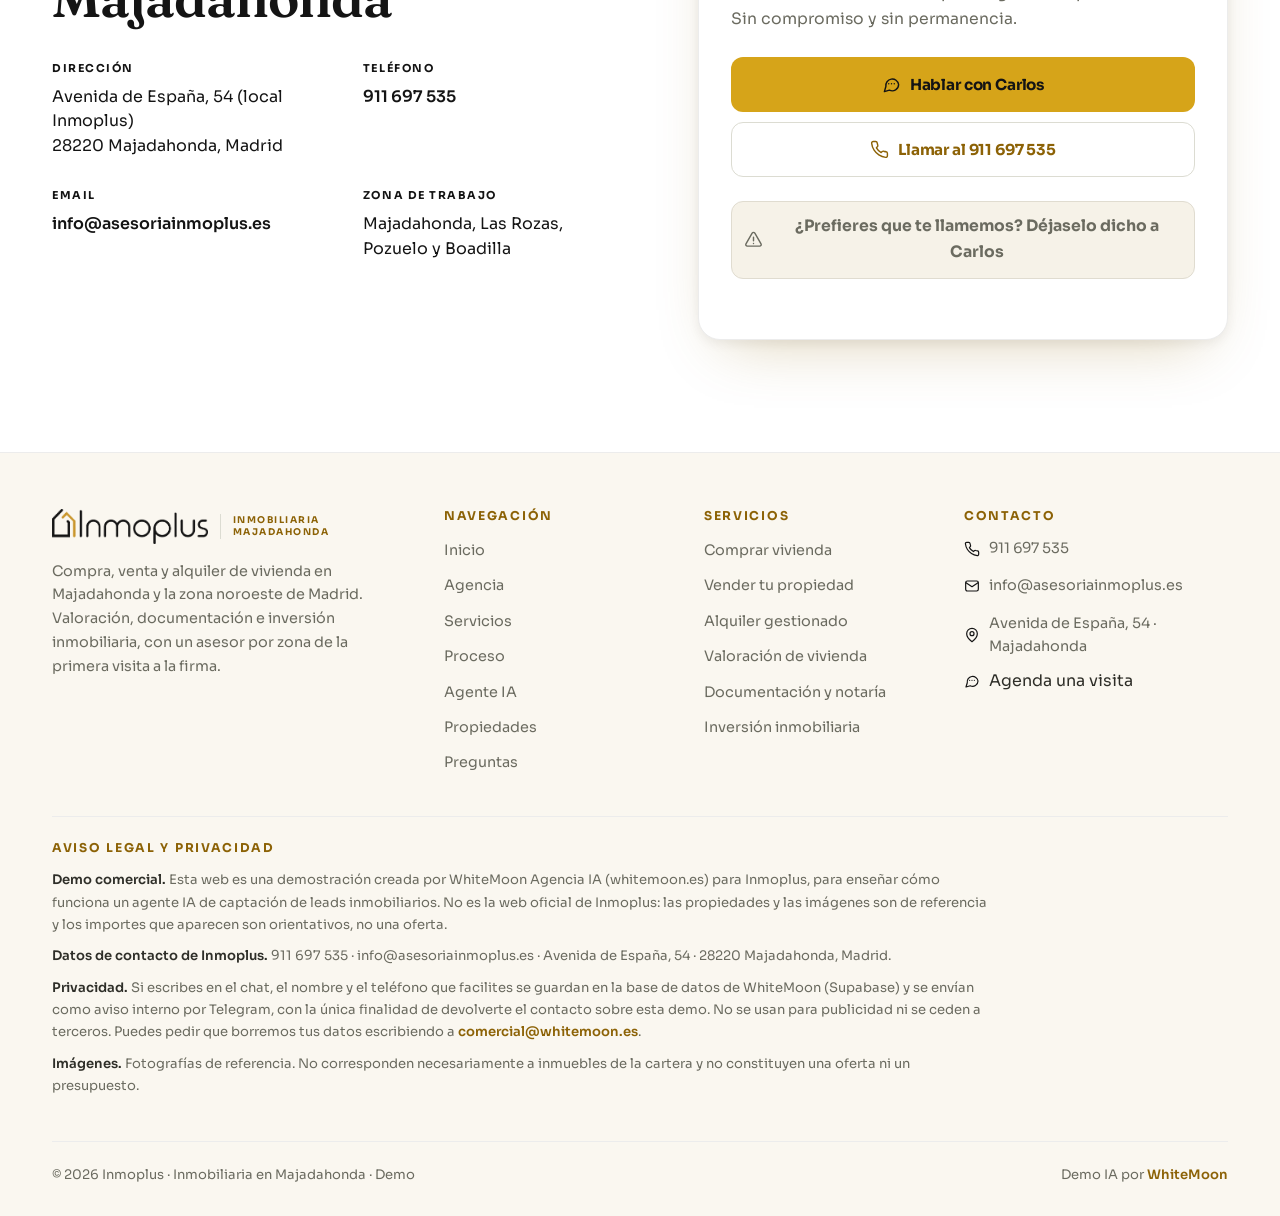
==== commit 154a9a25: "fix: H1 del hero pasa a "Inmobiliaria en Majadahonda" Mismo tratamiento visual: dos lineas en Fraunc" ====
--- a/index.html
+++ b/index.html
@@ -210,7 +210,7 @@
     <div class="dots"></div>
   </div>
   <div class="wrap hero-content">
-    <h1>Encuentra tu<span class="accent">próximo hogar.</span></h1>
+    <h1>Inmobiliaria en <span class="accent">Majadahonda</span></h1>
     <p class="hero-rot">
       <span>Te acompañamos a</span>
       <span class="rot"><b id="rotWord">comprar</b></span>
